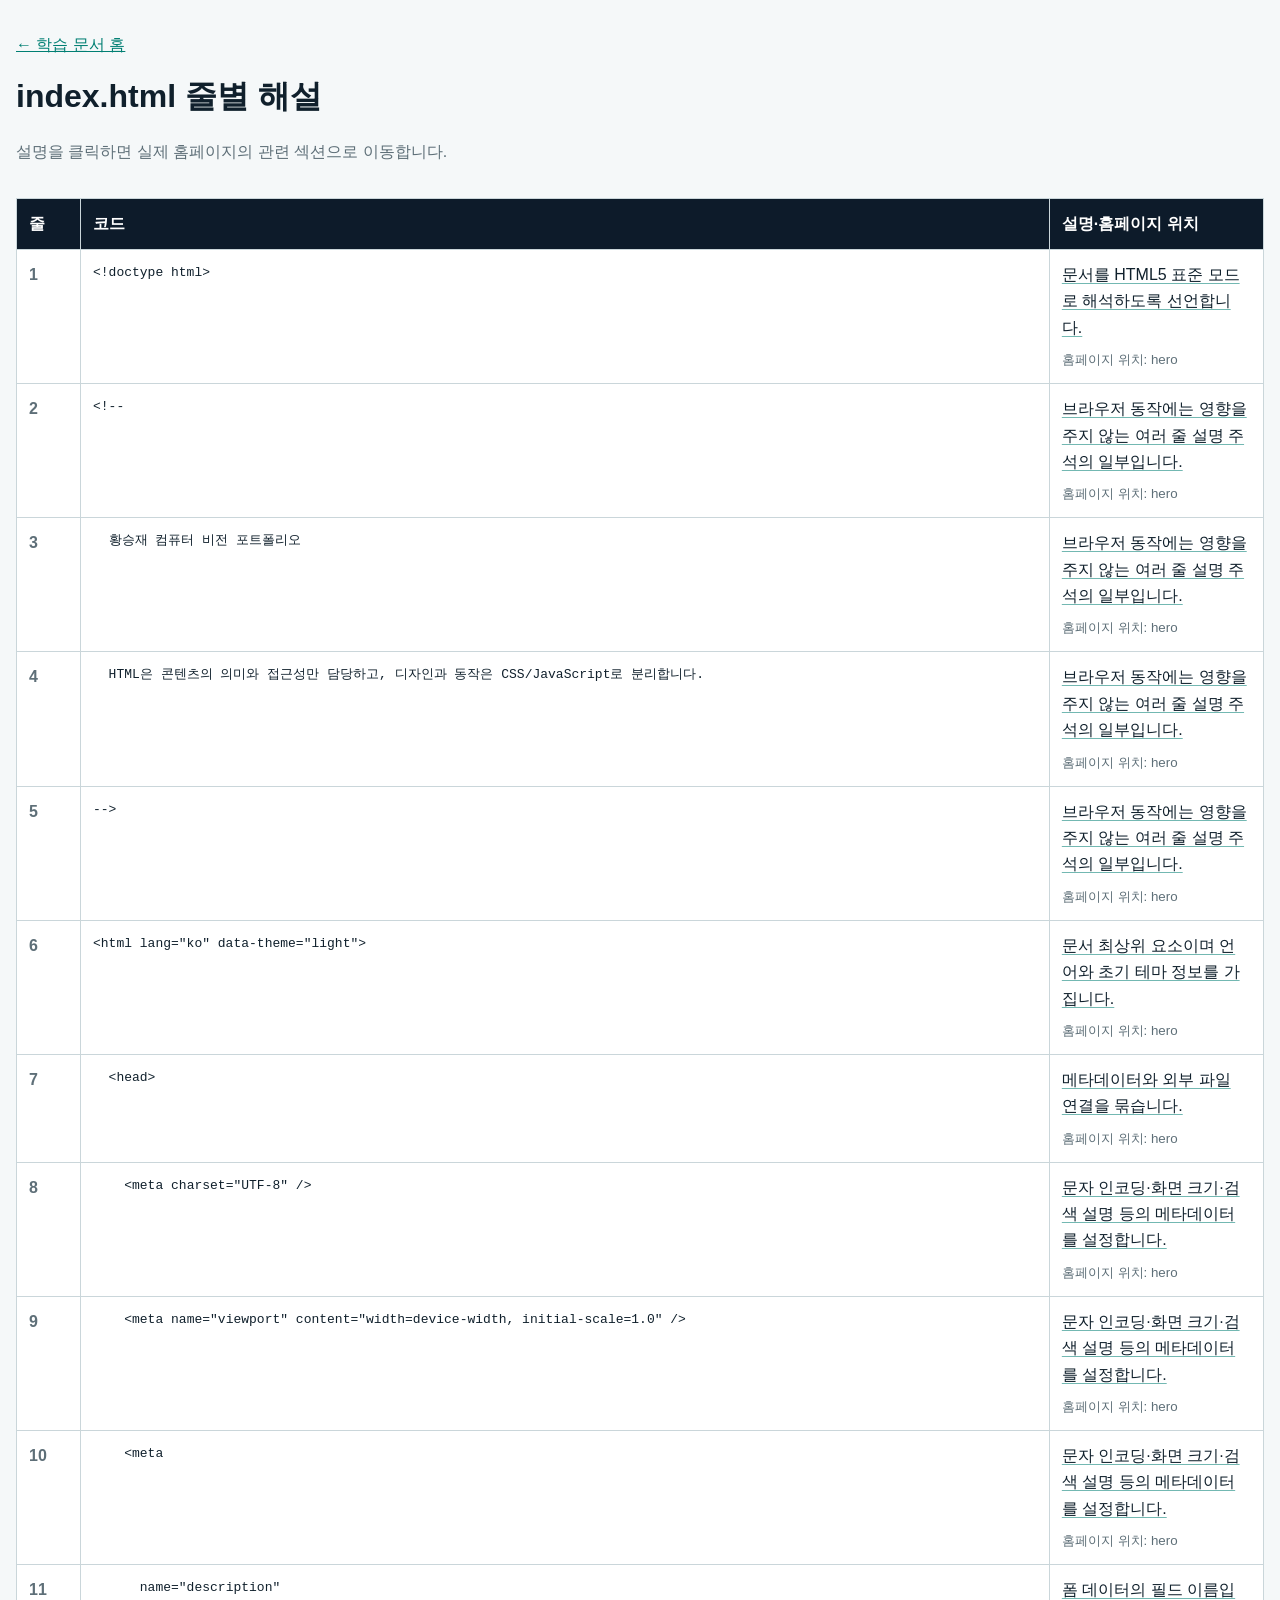
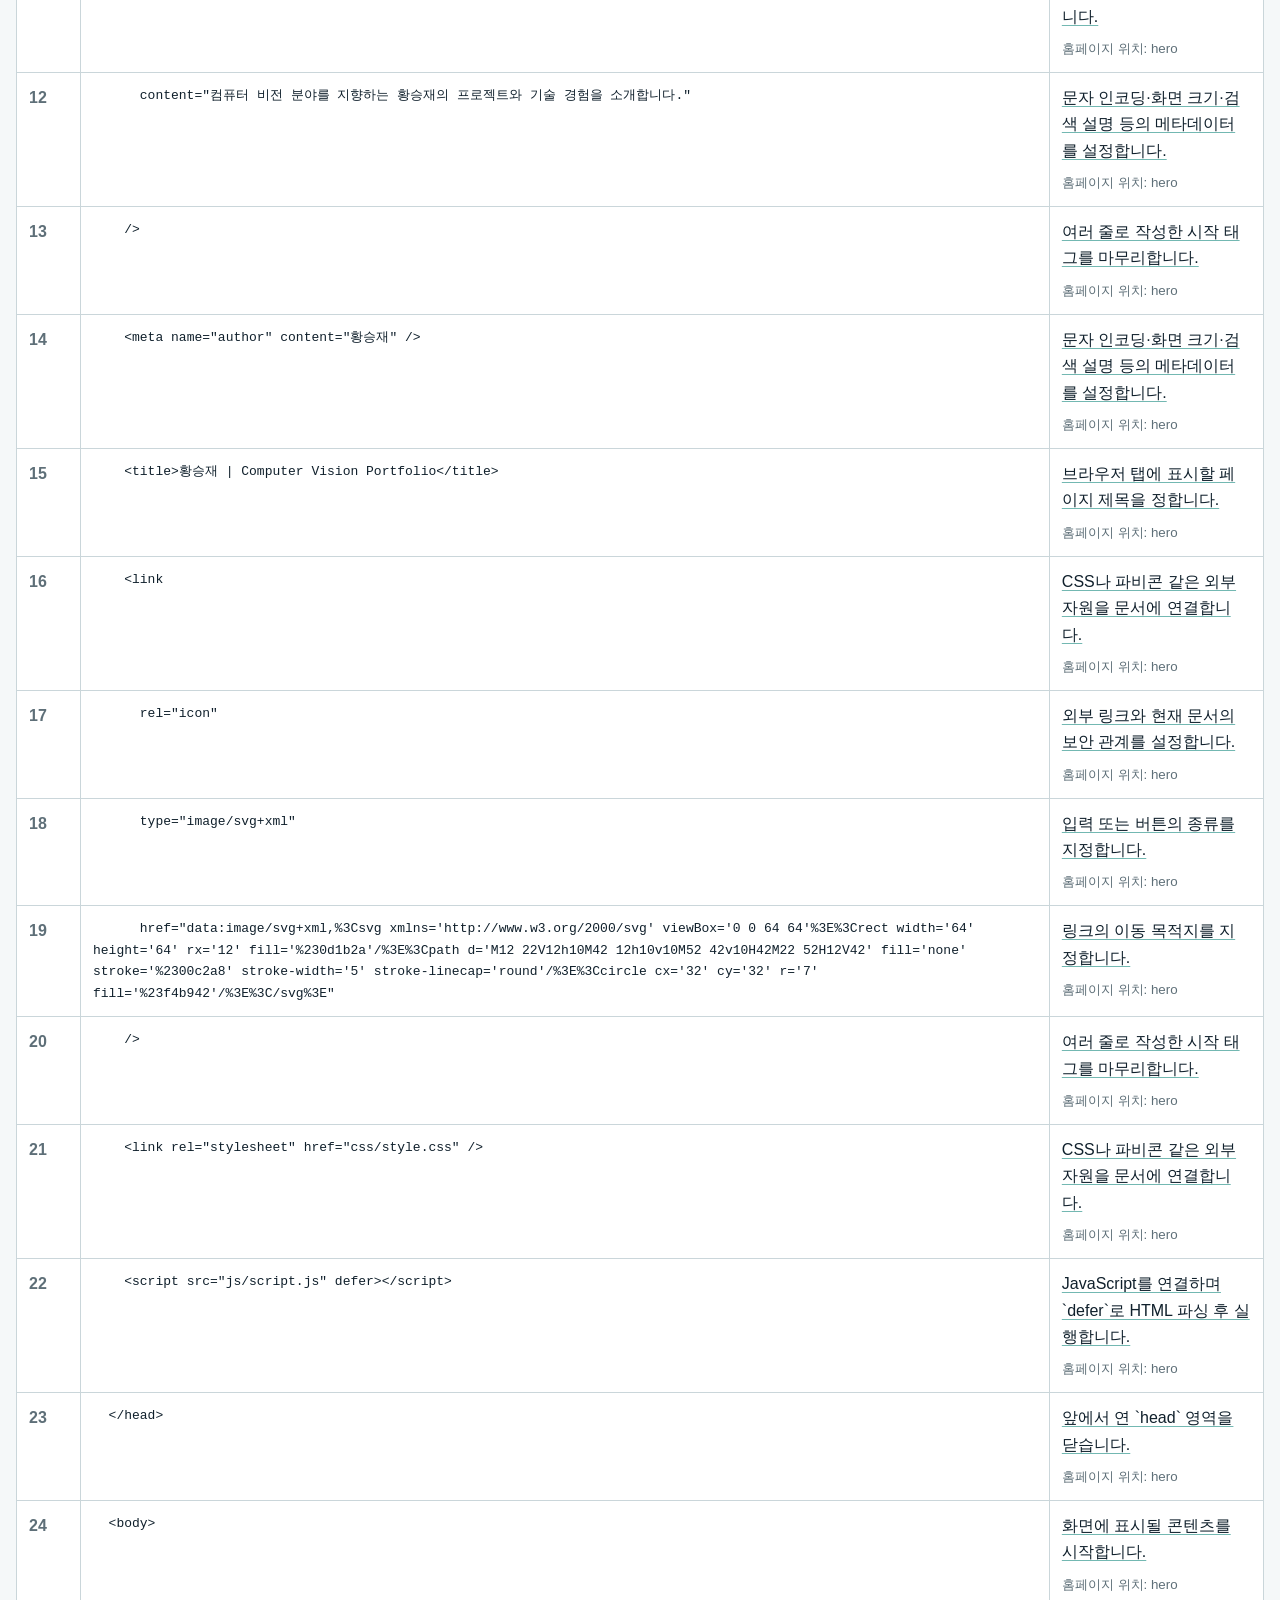
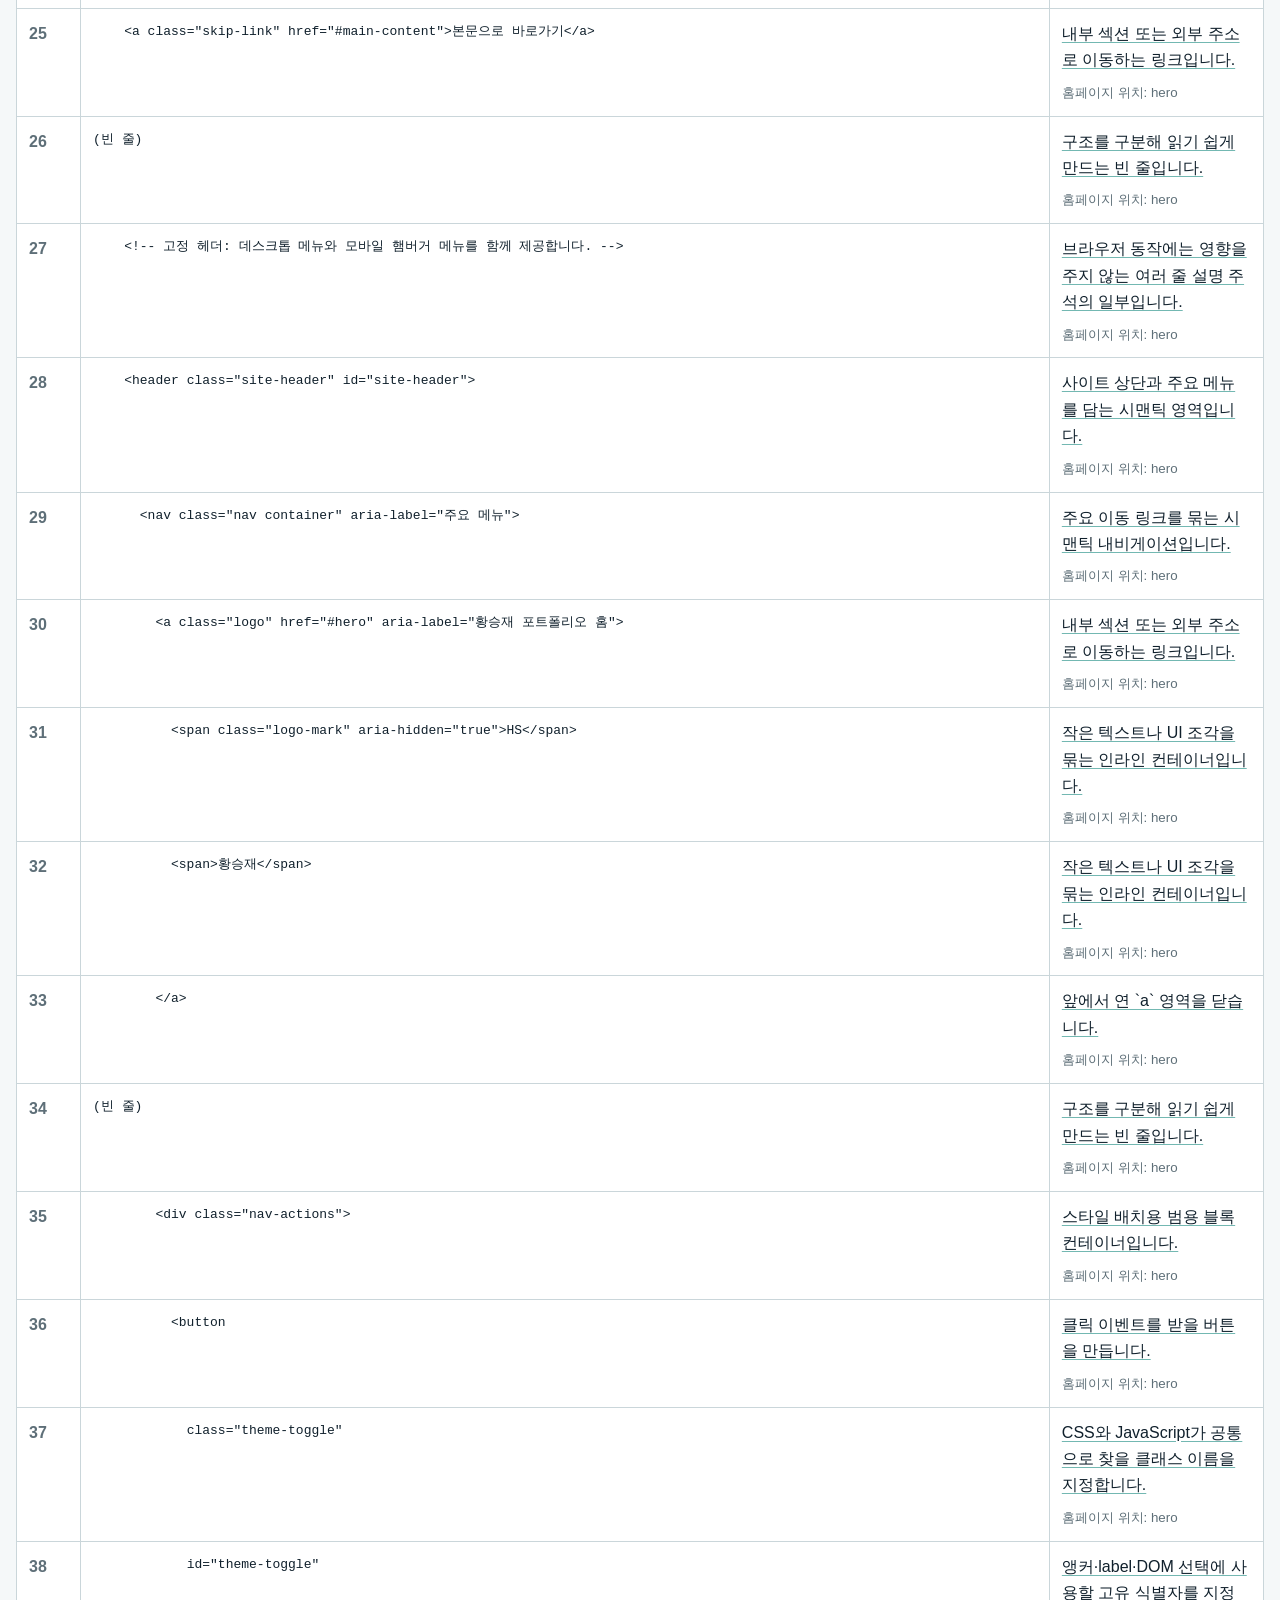
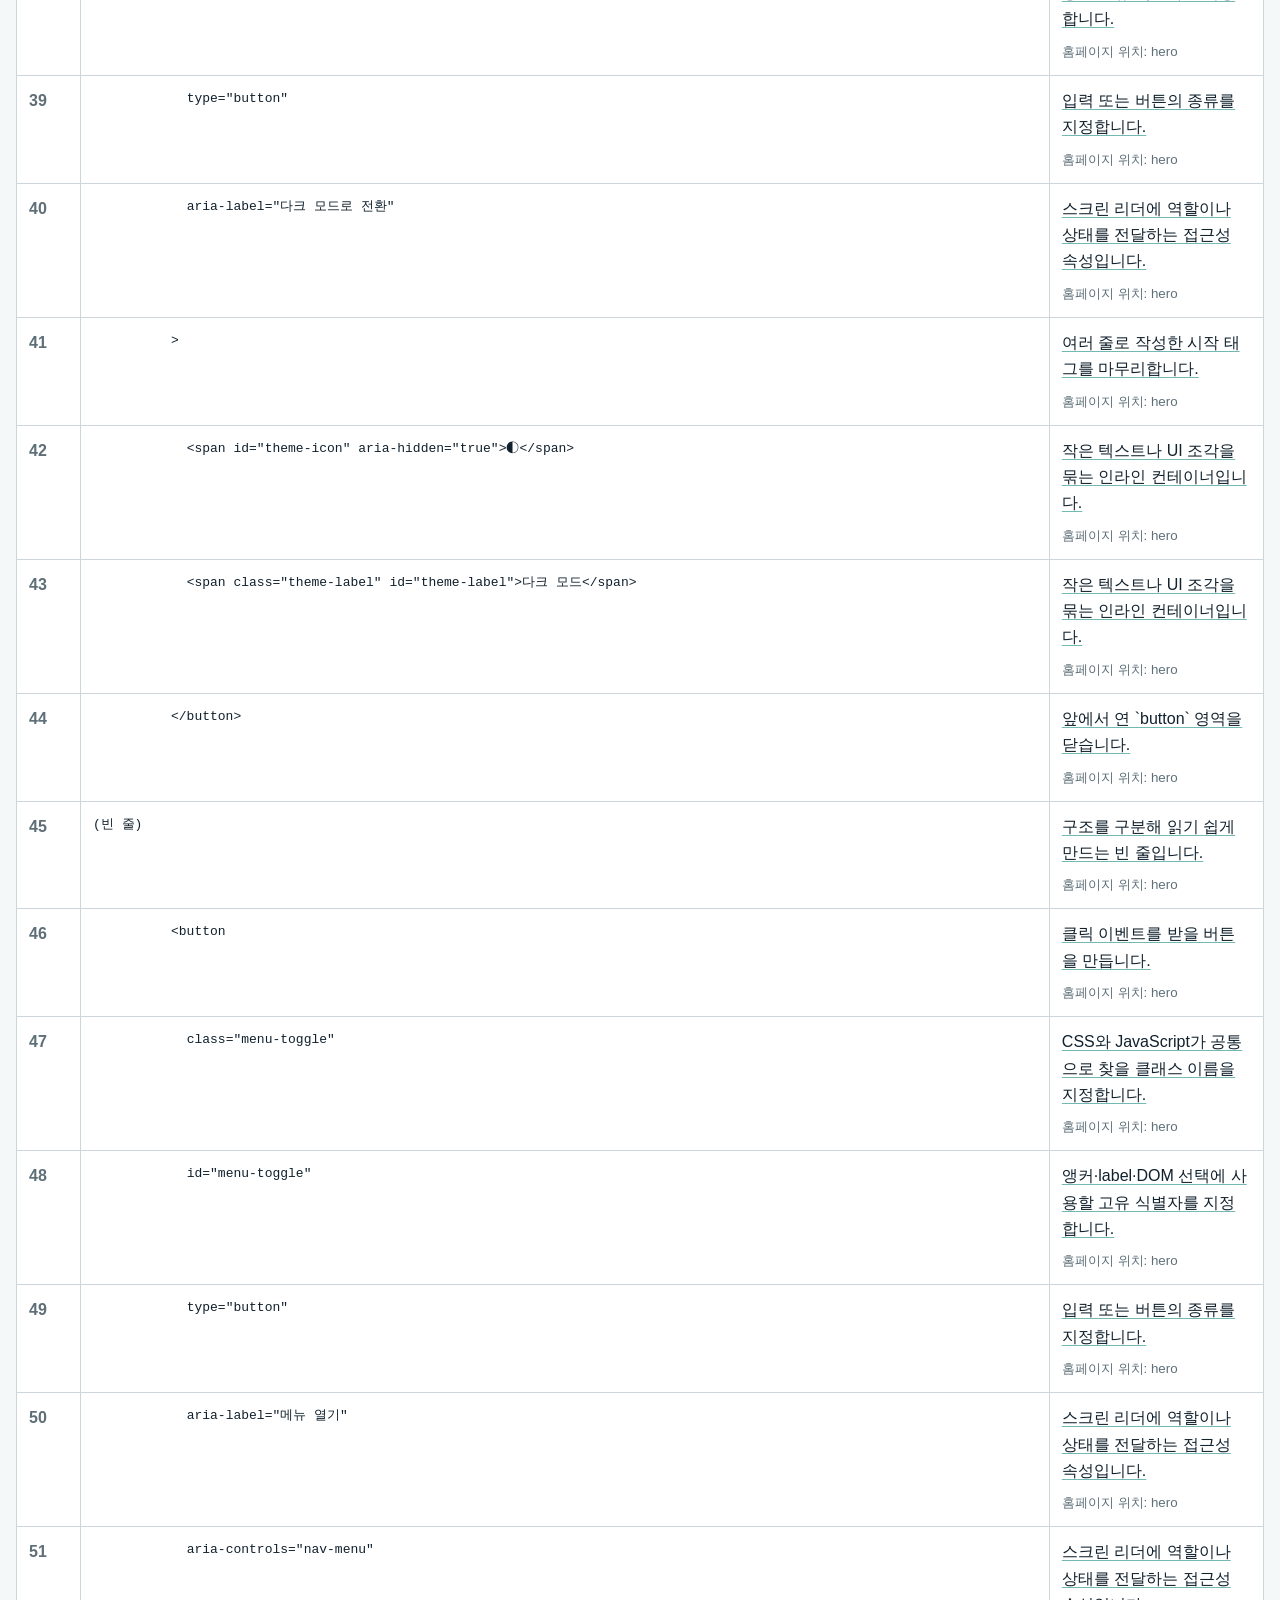
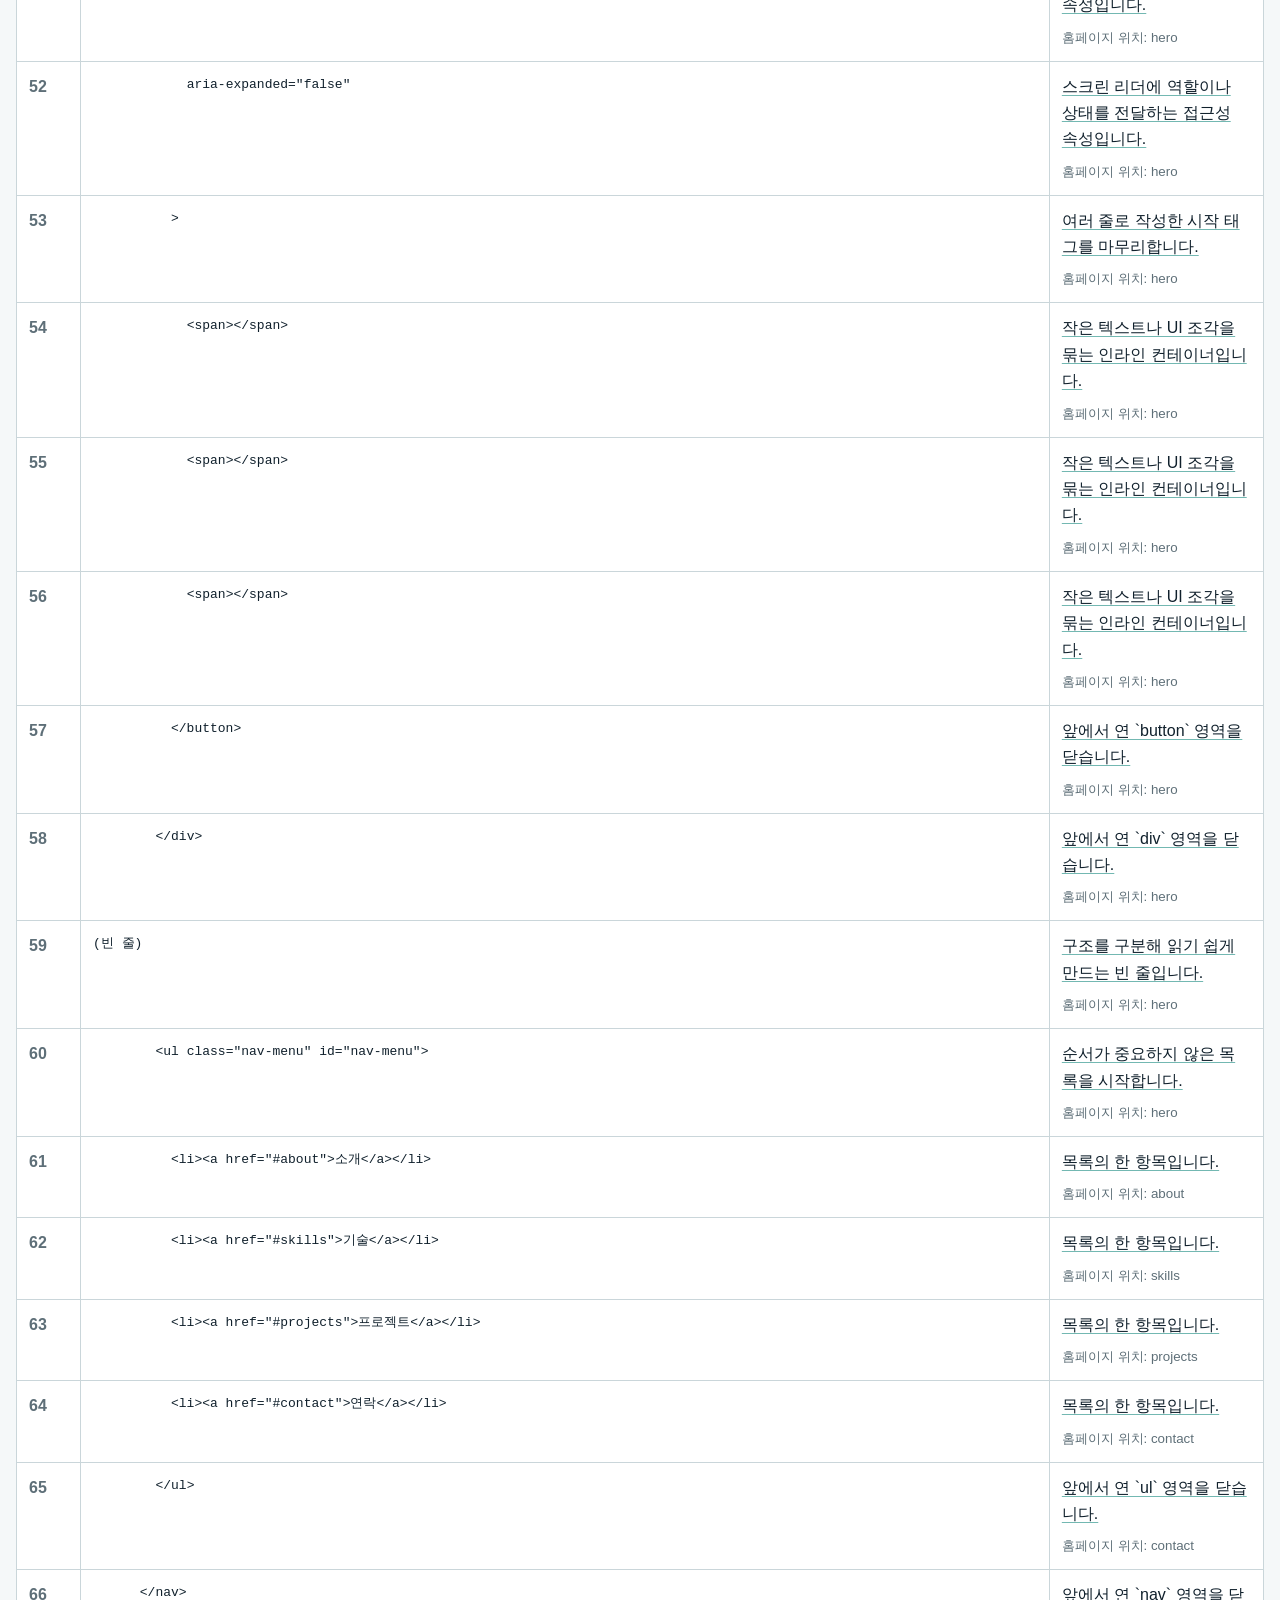
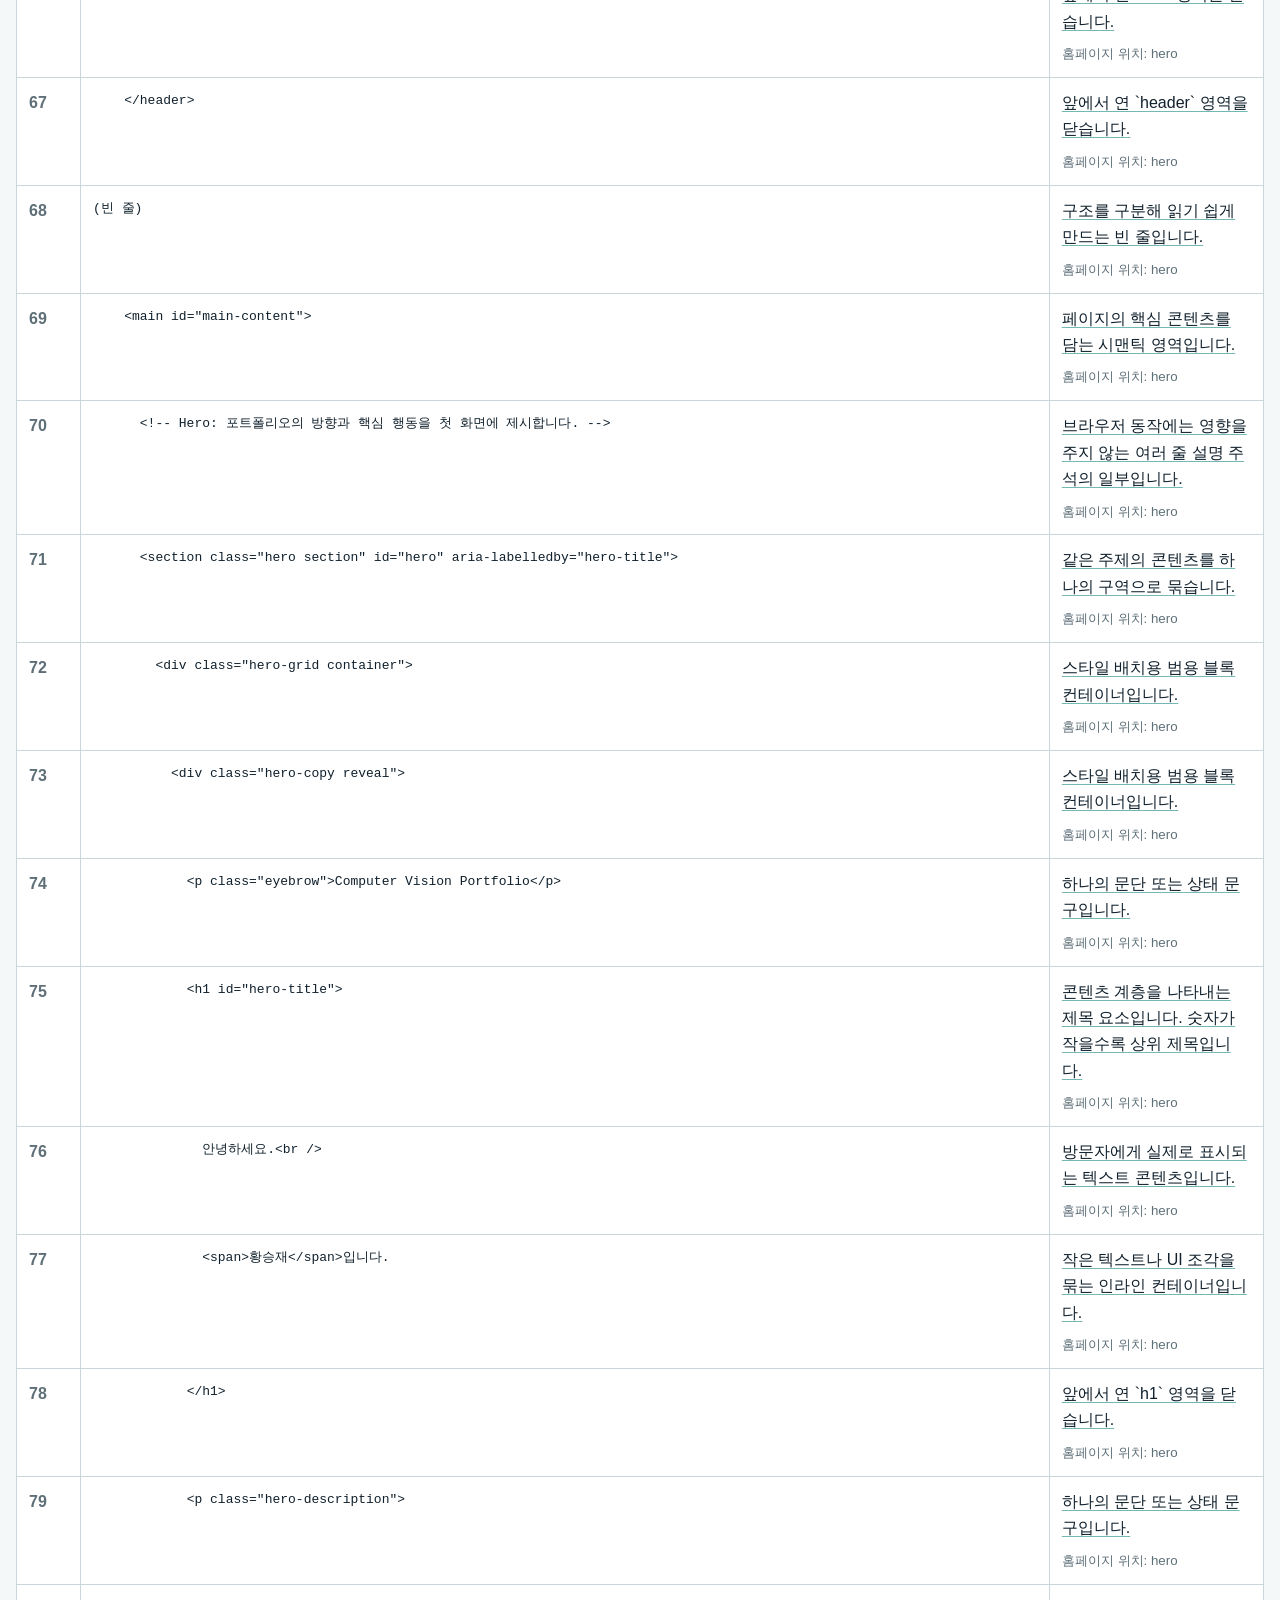
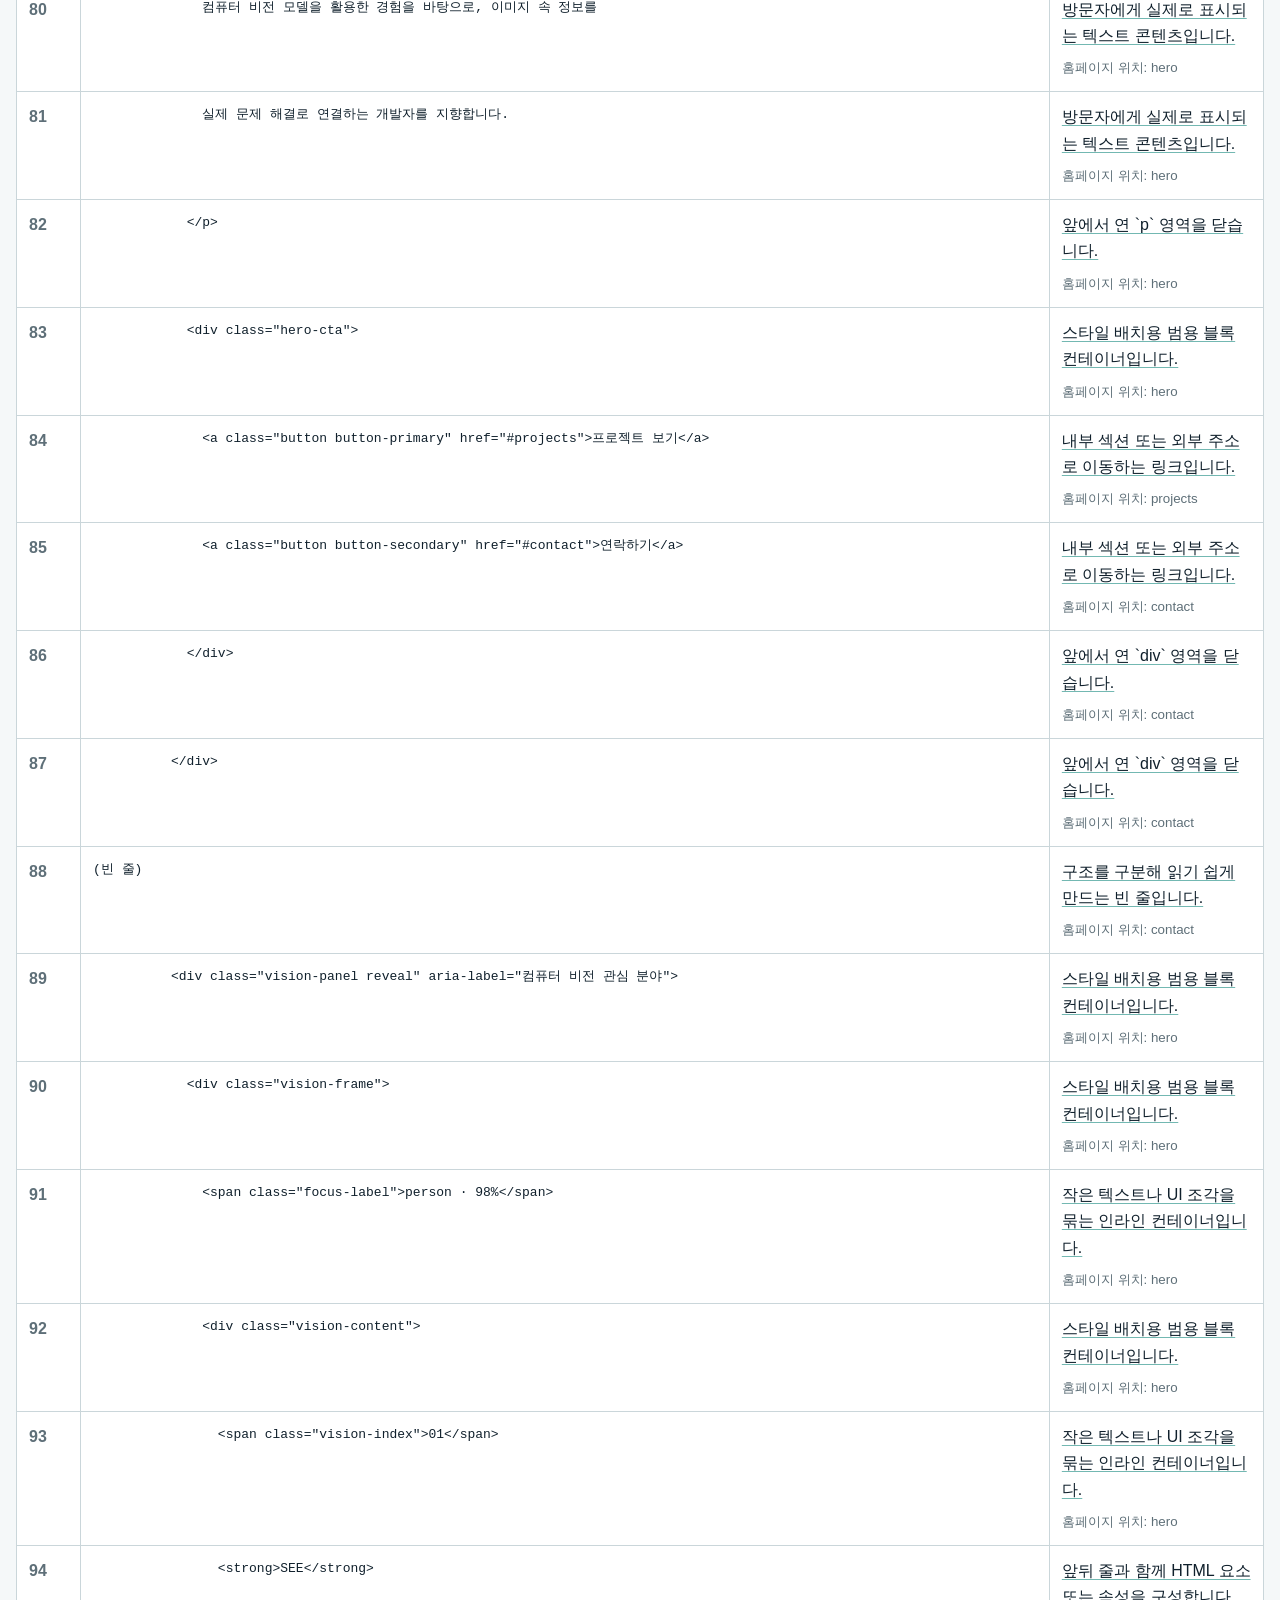
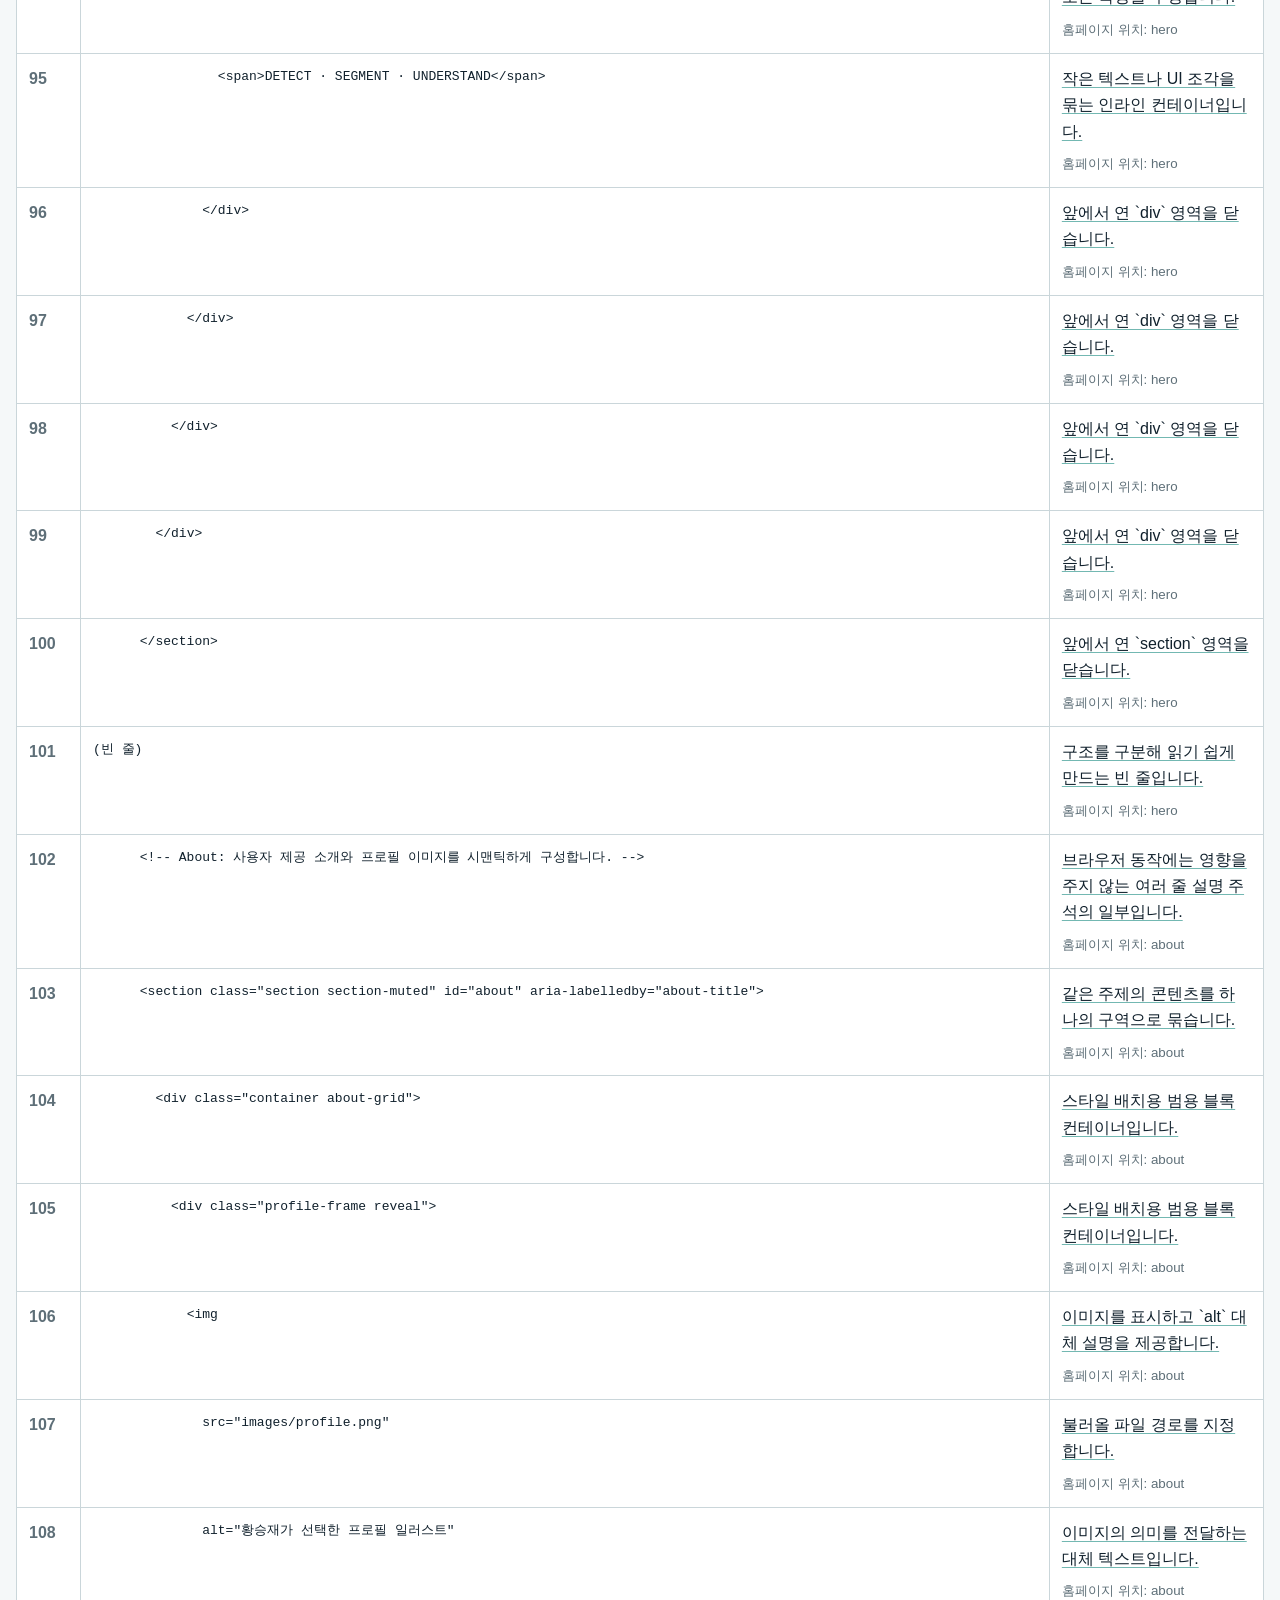
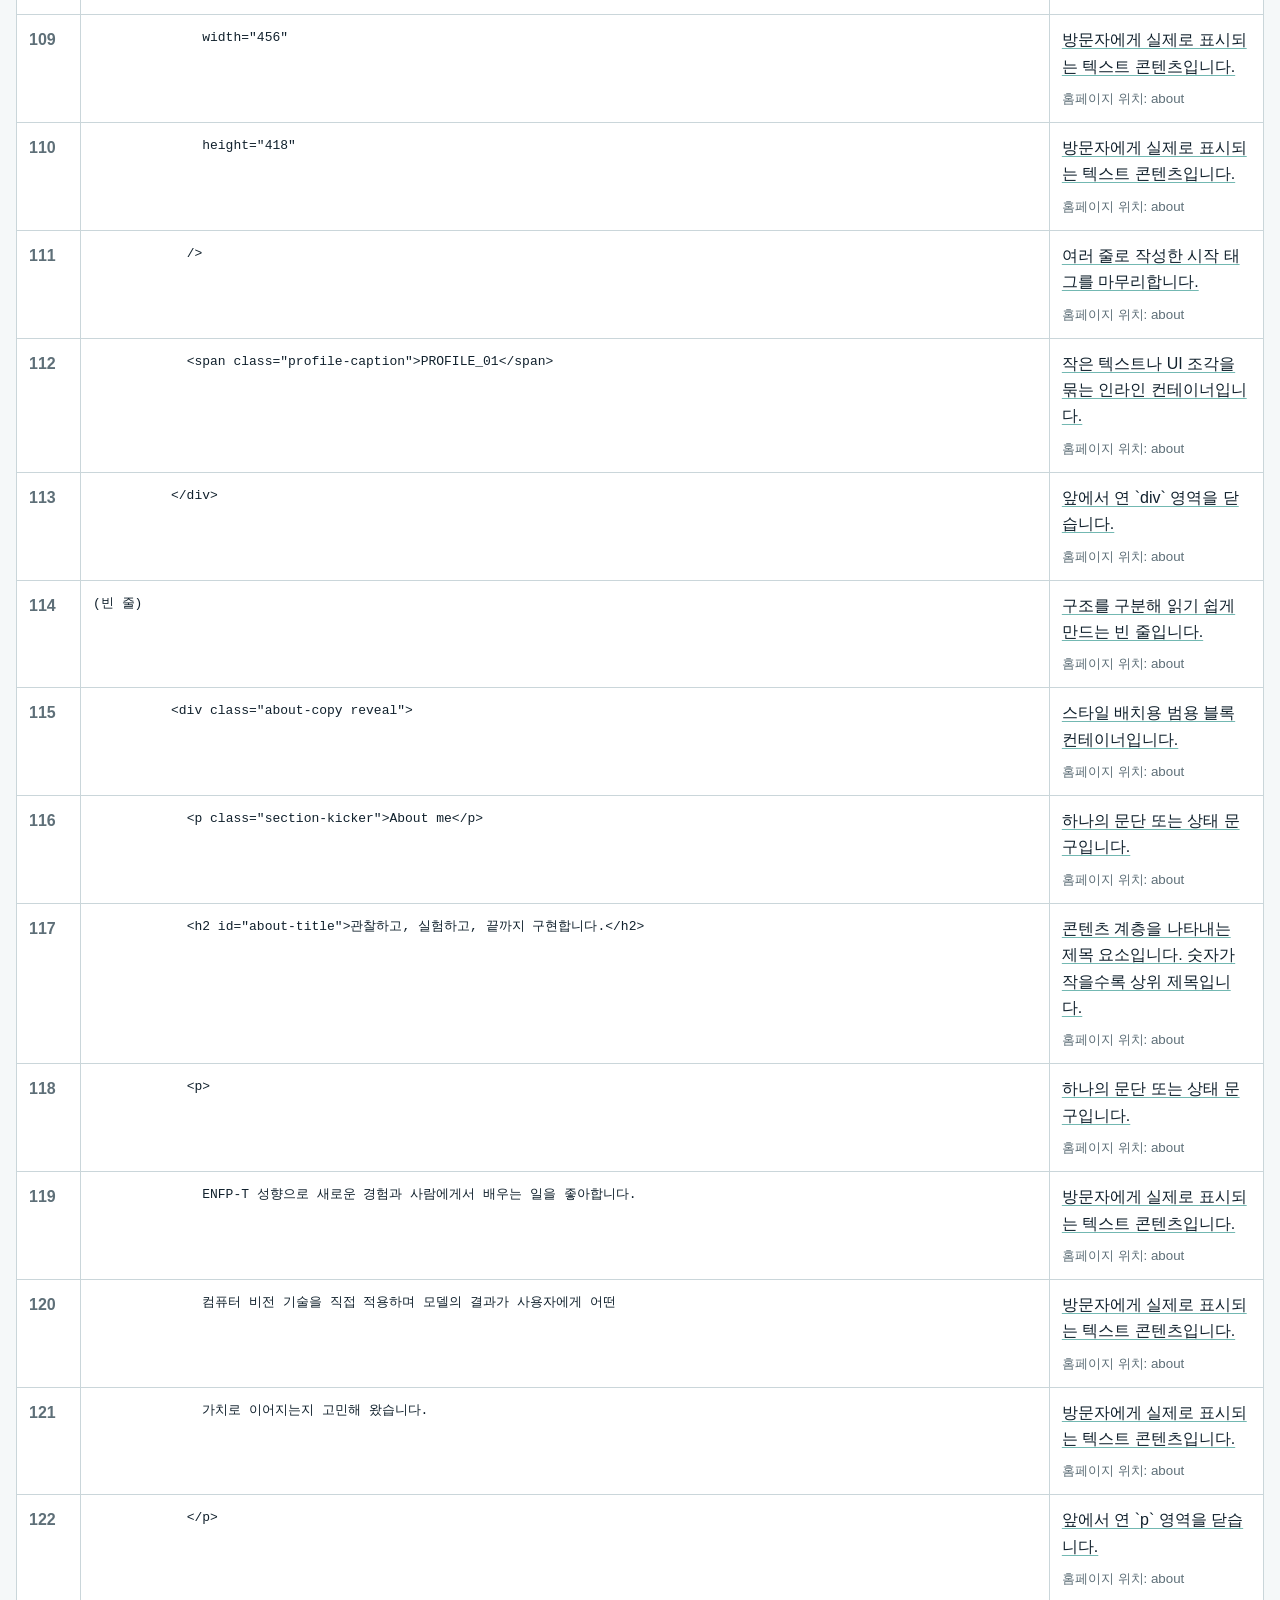
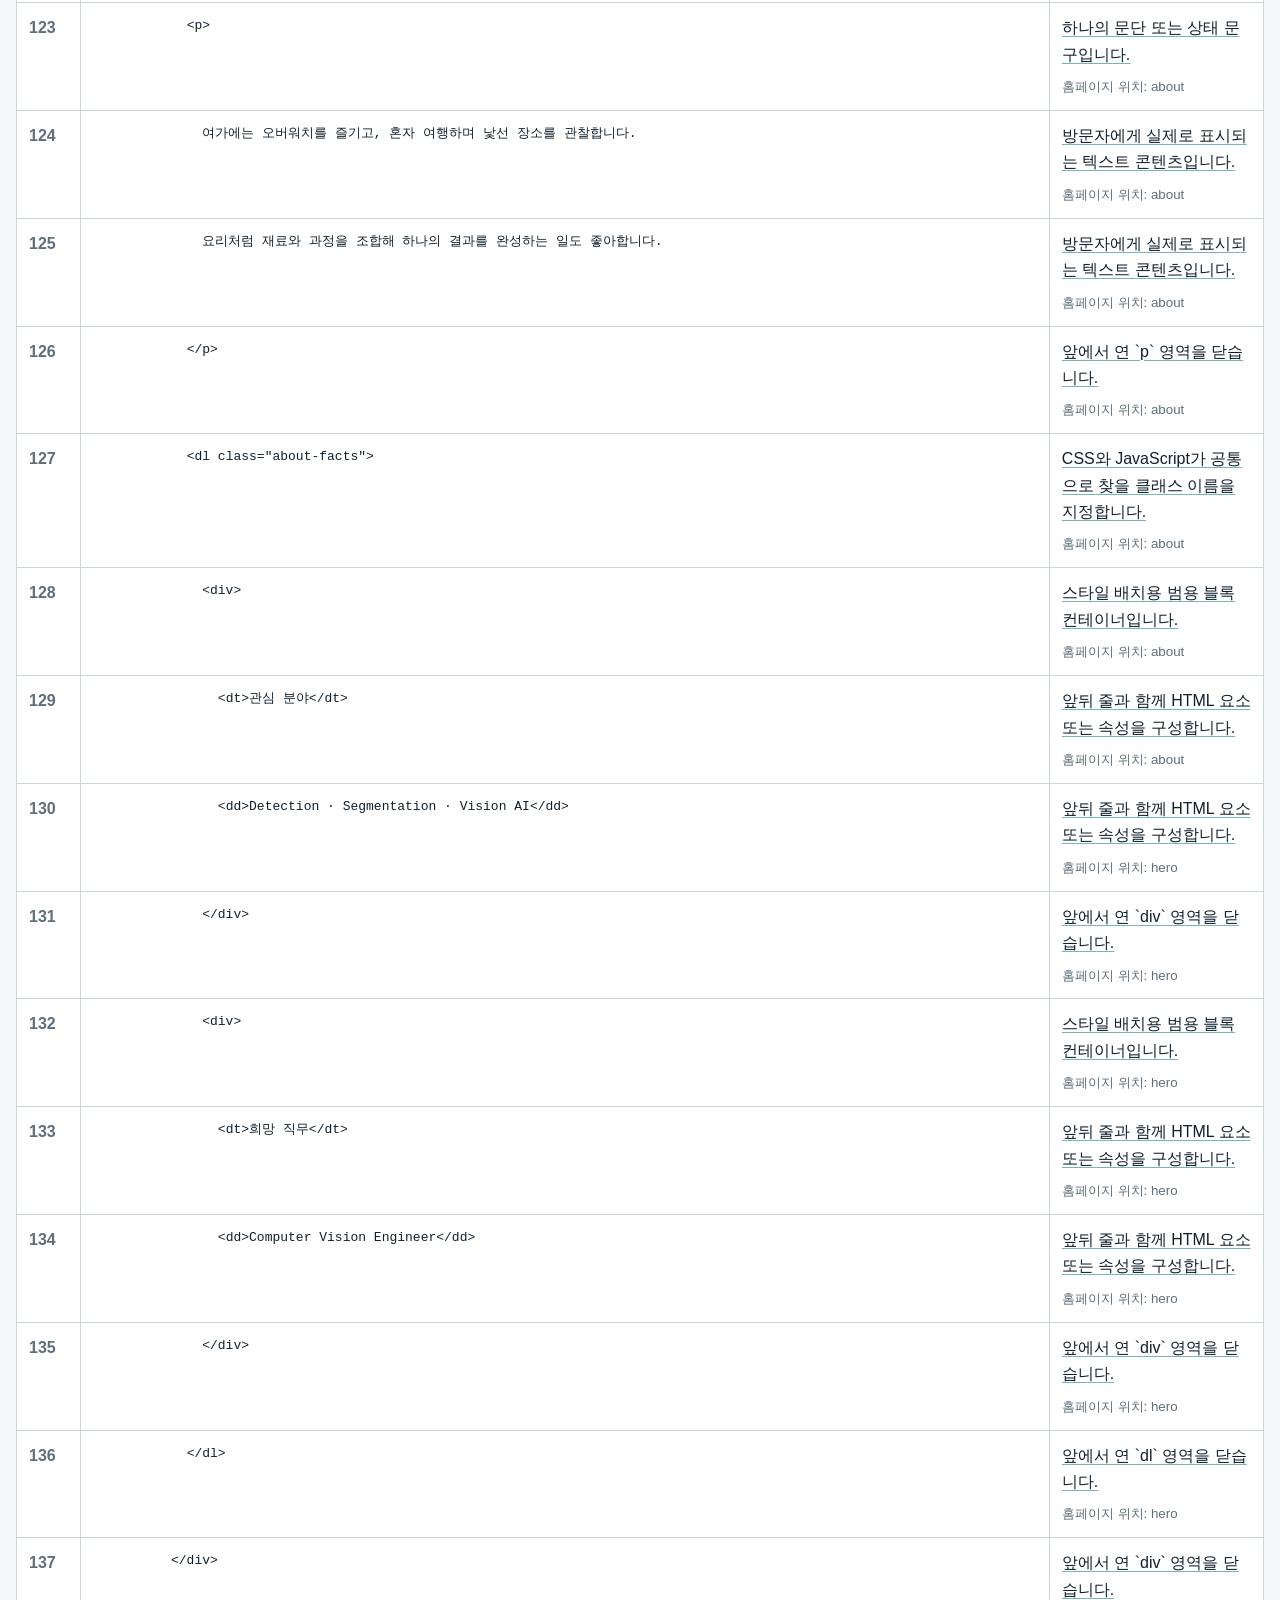
==== docs/annotated-index.html @ 6542ed5b "Add interactive code and CSS reference" ====
<!doctype html>
<html lang="ko"><head><meta charset="UTF-8"><meta name="viewport" content="width=device-width, initial-scale=1.0">
<title>index.html 줄별 해설</title><link rel="stylesheet" href="guide.css"></head>
<body><header class="guide-header"><a href="code-guide.html">← 학습 문서 홈</a><h1>index.html 줄별 해설</h1>
<p>설명을 클릭하면 실제 홈페이지의 관련 섹션으로 이동합니다.</p></header>
<main><div class="table-wrap"><table><thead><tr><th>줄</th><th>코드</th><th>설명·홈페이지 위치</th></tr></thead>
<tbody><tr id="L1"><th>1</th><td><code>&lt;!doctype html&gt;</code></td><td><a href="../index.html#hero" title="홈페이지의 hero 섹션에서 보기">문서를 HTML5 표준 모드로 해석하도록 선언합니다.</a><small>홈페이지 위치: hero</small></td></tr><tr id="L2"><th>2</th><td><code>&lt;!--</code></td><td><a href="../index.html#hero" title="홈페이지의 hero 섹션에서 보기">브라우저 동작에는 영향을 주지 않는 여러 줄 설명 주석의 일부입니다.</a><small>홈페이지 위치: hero</small></td></tr><tr id="L3"><th>3</th><td><code>  황승재 컴퓨터 비전 포트폴리오</code></td><td><a href="../index.html#hero" title="홈페이지의 hero 섹션에서 보기">브라우저 동작에는 영향을 주지 않는 여러 줄 설명 주석의 일부입니다.</a><small>홈페이지 위치: hero</small></td></tr><tr id="L4"><th>4</th><td><code>  HTML은 콘텐츠의 의미와 접근성만 담당하고, 디자인과 동작은 CSS/JavaScript로 분리합니다.</code></td><td><a href="../index.html#hero" title="홈페이지의 hero 섹션에서 보기">브라우저 동작에는 영향을 주지 않는 여러 줄 설명 주석의 일부입니다.</a><small>홈페이지 위치: hero</small></td></tr><tr id="L5"><th>5</th><td><code>--&gt;</code></td><td><a href="../index.html#hero" title="홈페이지의 hero 섹션에서 보기">브라우저 동작에는 영향을 주지 않는 여러 줄 설명 주석의 일부입니다.</a><small>홈페이지 위치: hero</small></td></tr><tr id="L6"><th>6</th><td><code>&lt;html lang=&quot;ko&quot; data-theme=&quot;light&quot;&gt;</code></td><td><a href="../index.html#hero" title="홈페이지의 hero 섹션에서 보기">문서 최상위 요소이며 언어와 초기 테마 정보를 가집니다.</a><small>홈페이지 위치: hero</small></td></tr><tr id="L7"><th>7</th><td><code>  &lt;head&gt;</code></td><td><a href="../index.html#hero" title="홈페이지의 hero 섹션에서 보기">메타데이터와 외부 파일 연결을 묶습니다.</a><small>홈페이지 위치: hero</small></td></tr><tr id="L8"><th>8</th><td><code>    &lt;meta charset=&quot;UTF-8&quot; /&gt;</code></td><td><a href="../index.html#hero" title="홈페이지의 hero 섹션에서 보기">문자 인코딩·화면 크기·검색 설명 등의 메타데이터를 설정합니다.</a><small>홈페이지 위치: hero</small></td></tr><tr id="L9"><th>9</th><td><code>    &lt;meta name=&quot;viewport&quot; content=&quot;width=device-width, initial-scale=1.0&quot; /&gt;</code></td><td><a href="../index.html#hero" title="홈페이지의 hero 섹션에서 보기">문자 인코딩·화면 크기·검색 설명 등의 메타데이터를 설정합니다.</a><small>홈페이지 위치: hero</small></td></tr><tr id="L10"><th>10</th><td><code>    &lt;meta</code></td><td><a href="../index.html#hero" title="홈페이지의 hero 섹션에서 보기">문자 인코딩·화면 크기·검색 설명 등의 메타데이터를 설정합니다.</a><small>홈페이지 위치: hero</small></td></tr><tr id="L11"><th>11</th><td><code>      name=&quot;description&quot;</code></td><td><a href="../index.html#hero" title="홈페이지의 hero 섹션에서 보기">폼 데이터의 필드 이름입니다.</a><small>홈페이지 위치: hero</small></td></tr><tr id="L12"><th>12</th><td><code>      content=&quot;컴퓨터 비전 분야를 지향하는 황승재의 프로젝트와 기술 경험을 소개합니다.&quot;</code></td><td><a href="../index.html#hero" title="홈페이지의 hero 섹션에서 보기">문자 인코딩·화면 크기·검색 설명 등의 메타데이터를 설정합니다.</a><small>홈페이지 위치: hero</small></td></tr><tr id="L13"><th>13</th><td><code>    /&gt;</code></td><td><a href="../index.html#hero" title="홈페이지의 hero 섹션에서 보기">여러 줄로 작성한 시작 태그를 마무리합니다.</a><small>홈페이지 위치: hero</small></td></tr><tr id="L14"><th>14</th><td><code>    &lt;meta name=&quot;author&quot; content=&quot;황승재&quot; /&gt;</code></td><td><a href="../index.html#hero" title="홈페이지의 hero 섹션에서 보기">문자 인코딩·화면 크기·검색 설명 등의 메타데이터를 설정합니다.</a><small>홈페이지 위치: hero</small></td></tr><tr id="L15"><th>15</th><td><code>    &lt;title&gt;황승재 | Computer Vision Portfolio&lt;/title&gt;</code></td><td><a href="../index.html#hero" title="홈페이지의 hero 섹션에서 보기">브라우저 탭에 표시할 페이지 제목을 정합니다.</a><small>홈페이지 위치: hero</small></td></tr><tr id="L16"><th>16</th><td><code>    &lt;link</code></td><td><a href="../index.html#hero" title="홈페이지의 hero 섹션에서 보기">CSS나 파비콘 같은 외부 자원을 문서에 연결합니다.</a><small>홈페이지 위치: hero</small></td></tr><tr id="L17"><th>17</th><td><code>      rel=&quot;icon&quot;</code></td><td><a href="../index.html#hero" title="홈페이지의 hero 섹션에서 보기">외부 링크와 현재 문서의 보안 관계를 설정합니다.</a><small>홈페이지 위치: hero</small></td></tr><tr id="L18"><th>18</th><td><code>      type=&quot;image/svg+xml&quot;</code></td><td><a href="../index.html#hero" title="홈페이지의 hero 섹션에서 보기">입력 또는 버튼의 종류를 지정합니다.</a><small>홈페이지 위치: hero</small></td></tr><tr id="L19"><th>19</th><td><code>      href=&quot;data:image/svg+xml,%3Csvg xmlns=&#x27;http://www.w3.org/2000/svg&#x27; viewBox=&#x27;0 0 64 64&#x27;%3E%3Crect width=&#x27;64&#x27; height=&#x27;64&#x27; rx=&#x27;12&#x27; fill=&#x27;%230d1b2a&#x27;/%3E%3Cpath d=&#x27;M12 22V12h10M42 12h10v10M52 42v10H42M22 52H12V42&#x27; fill=&#x27;none&#x27; stroke=&#x27;%2300c2a8&#x27; stroke-width=&#x27;5&#x27; stroke-linecap=&#x27;round&#x27;/%3E%3Ccircle cx=&#x27;32&#x27; cy=&#x27;32&#x27; r=&#x27;7&#x27; fill=&#x27;%23f4b942&#x27;/%3E%3C/svg%3E&quot;</code></td><td><a href="../index.html#hero" title="홈페이지의 hero 섹션에서 보기">링크의 이동 목적지를 지정합니다.</a><small>홈페이지 위치: hero</small></td></tr><tr id="L20"><th>20</th><td><code>    /&gt;</code></td><td><a href="../index.html#hero" title="홈페이지의 hero 섹션에서 보기">여러 줄로 작성한 시작 태그를 마무리합니다.</a><small>홈페이지 위치: hero</small></td></tr><tr id="L21"><th>21</th><td><code>    &lt;link rel=&quot;stylesheet&quot; href=&quot;css/style.css&quot; /&gt;</code></td><td><a href="../index.html#hero" title="홈페이지의 hero 섹션에서 보기">CSS나 파비콘 같은 외부 자원을 문서에 연결합니다.</a><small>홈페이지 위치: hero</small></td></tr><tr id="L22"><th>22</th><td><code>    &lt;script src=&quot;js/script.js&quot; defer&gt;&lt;/script&gt;</code></td><td><a href="../index.html#hero" title="홈페이지의 hero 섹션에서 보기">JavaScript를 연결하며 `defer`로 HTML 파싱 후 실행합니다.</a><small>홈페이지 위치: hero</small></td></tr><tr id="L23"><th>23</th><td><code>  &lt;/head&gt;</code></td><td><a href="../index.html#hero" title="홈페이지의 hero 섹션에서 보기">앞에서 연 `head` 영역을 닫습니다.</a><small>홈페이지 위치: hero</small></td></tr><tr id="L24"><th>24</th><td><code>  &lt;body&gt;</code></td><td><a href="../index.html#hero" title="홈페이지의 hero 섹션에서 보기">화면에 표시될 콘텐츠를 시작합니다.</a><small>홈페이지 위치: hero</small></td></tr><tr id="L25"><th>25</th><td><code>    &lt;a class=&quot;skip-link&quot; href=&quot;#main-content&quot;&gt;본문으로 바로가기&lt;/a&gt;</code></td><td><a href="../index.html#hero" title="홈페이지의 hero 섹션에서 보기">내부 섹션 또는 외부 주소로 이동하는 링크입니다.</a><small>홈페이지 위치: hero</small></td></tr><tr id="L26"><th>26</th><td><code>(빈 줄)</code></td><td><a href="../index.html#hero" title="홈페이지의 hero 섹션에서 보기">구조를 구분해 읽기 쉽게 만드는 빈 줄입니다.</a><small>홈페이지 위치: hero</small></td></tr><tr id="L27"><th>27</th><td><code>    &lt;!-- 고정 헤더: 데스크톱 메뉴와 모바일 햄버거 메뉴를 함께 제공합니다. --&gt;</code></td><td><a href="../index.html#hero" title="홈페이지의 hero 섹션에서 보기">브라우저 동작에는 영향을 주지 않는 여러 줄 설명 주석의 일부입니다.</a><small>홈페이지 위치: hero</small></td></tr><tr id="L28"><th>28</th><td><code>    &lt;header class=&quot;site-header&quot; id=&quot;site-header&quot;&gt;</code></td><td><a href="../index.html#hero" title="홈페이지의 hero 섹션에서 보기">사이트 상단과 주요 메뉴를 담는 시맨틱 영역입니다.</a><small>홈페이지 위치: hero</small></td></tr><tr id="L29"><th>29</th><td><code>      &lt;nav class=&quot;nav container&quot; aria-label=&quot;주요 메뉴&quot;&gt;</code></td><td><a href="../index.html#hero" title="홈페이지의 hero 섹션에서 보기">주요 이동 링크를 묶는 시맨틱 내비게이션입니다.</a><small>홈페이지 위치: hero</small></td></tr><tr id="L30"><th>30</th><td><code>        &lt;a class=&quot;logo&quot; href=&quot;#hero&quot; aria-label=&quot;황승재 포트폴리오 홈&quot;&gt;</code></td><td><a href="../index.html#hero" title="홈페이지의 hero 섹션에서 보기">내부 섹션 또는 외부 주소로 이동하는 링크입니다.</a><small>홈페이지 위치: hero</small></td></tr><tr id="L31"><th>31</th><td><code>          &lt;span class=&quot;logo-mark&quot; aria-hidden=&quot;true&quot;&gt;HS&lt;/span&gt;</code></td><td><a href="../index.html#hero" title="홈페이지의 hero 섹션에서 보기">작은 텍스트나 UI 조각을 묶는 인라인 컨테이너입니다.</a><small>홈페이지 위치: hero</small></td></tr><tr id="L32"><th>32</th><td><code>          &lt;span&gt;황승재&lt;/span&gt;</code></td><td><a href="../index.html#hero" title="홈페이지의 hero 섹션에서 보기">작은 텍스트나 UI 조각을 묶는 인라인 컨테이너입니다.</a><small>홈페이지 위치: hero</small></td></tr><tr id="L33"><th>33</th><td><code>        &lt;/a&gt;</code></td><td><a href="../index.html#hero" title="홈페이지의 hero 섹션에서 보기">앞에서 연 `a` 영역을 닫습니다.</a><small>홈페이지 위치: hero</small></td></tr><tr id="L34"><th>34</th><td><code>(빈 줄)</code></td><td><a href="../index.html#hero" title="홈페이지의 hero 섹션에서 보기">구조를 구분해 읽기 쉽게 만드는 빈 줄입니다.</a><small>홈페이지 위치: hero</small></td></tr><tr id="L35"><th>35</th><td><code>        &lt;div class=&quot;nav-actions&quot;&gt;</code></td><td><a href="../index.html#hero" title="홈페이지의 hero 섹션에서 보기">스타일 배치용 범용 블록 컨테이너입니다.</a><small>홈페이지 위치: hero</small></td></tr><tr id="L36"><th>36</th><td><code>          &lt;button</code></td><td><a href="../index.html#hero" title="홈페이지의 hero 섹션에서 보기">클릭 이벤트를 받을 버튼을 만듭니다.</a><small>홈페이지 위치: hero</small></td></tr><tr id="L37"><th>37</th><td><code>            class=&quot;theme-toggle&quot;</code></td><td><a href="../index.html#hero" title="홈페이지의 hero 섹션에서 보기">CSS와 JavaScript가 공통으로 찾을 클래스 이름을 지정합니다.</a><small>홈페이지 위치: hero</small></td></tr><tr id="L38"><th>38</th><td><code>            id=&quot;theme-toggle&quot;</code></td><td><a href="../index.html#hero" title="홈페이지의 hero 섹션에서 보기">앵커·label·DOM 선택에 사용할 고유 식별자를 지정합니다.</a><small>홈페이지 위치: hero</small></td></tr><tr id="L39"><th>39</th><td><code>            type=&quot;button&quot;</code></td><td><a href="../index.html#hero" title="홈페이지의 hero 섹션에서 보기">입력 또는 버튼의 종류를 지정합니다.</a><small>홈페이지 위치: hero</small></td></tr><tr id="L40"><th>40</th><td><code>            aria-label=&quot;다크 모드로 전환&quot;</code></td><td><a href="../index.html#hero" title="홈페이지의 hero 섹션에서 보기">스크린 리더에 역할이나 상태를 전달하는 접근성 속성입니다.</a><small>홈페이지 위치: hero</small></td></tr><tr id="L41"><th>41</th><td><code>          &gt;</code></td><td><a href="../index.html#hero" title="홈페이지의 hero 섹션에서 보기">여러 줄로 작성한 시작 태그를 마무리합니다.</a><small>홈페이지 위치: hero</small></td></tr><tr id="L42"><th>42</th><td><code>            &lt;span id=&quot;theme-icon&quot; aria-hidden=&quot;true&quot;&gt;◐&lt;/span&gt;</code></td><td><a href="../index.html#hero" title="홈페이지의 hero 섹션에서 보기">작은 텍스트나 UI 조각을 묶는 인라인 컨테이너입니다.</a><small>홈페이지 위치: hero</small></td></tr><tr id="L43"><th>43</th><td><code>            &lt;span class=&quot;theme-label&quot; id=&quot;theme-label&quot;&gt;다크 모드&lt;/span&gt;</code></td><td><a href="../index.html#hero" title="홈페이지의 hero 섹션에서 보기">작은 텍스트나 UI 조각을 묶는 인라인 컨테이너입니다.</a><small>홈페이지 위치: hero</small></td></tr><tr id="L44"><th>44</th><td><code>          &lt;/button&gt;</code></td><td><a href="../index.html#hero" title="홈페이지의 hero 섹션에서 보기">앞에서 연 `button` 영역을 닫습니다.</a><small>홈페이지 위치: hero</small></td></tr><tr id="L45"><th>45</th><td><code>(빈 줄)</code></td><td><a href="../index.html#hero" title="홈페이지의 hero 섹션에서 보기">구조를 구분해 읽기 쉽게 만드는 빈 줄입니다.</a><small>홈페이지 위치: hero</small></td></tr><tr id="L46"><th>46</th><td><code>          &lt;button</code></td><td><a href="../index.html#hero" title="홈페이지의 hero 섹션에서 보기">클릭 이벤트를 받을 버튼을 만듭니다.</a><small>홈페이지 위치: hero</small></td></tr><tr id="L47"><th>47</th><td><code>            class=&quot;menu-toggle&quot;</code></td><td><a href="../index.html#hero" title="홈페이지의 hero 섹션에서 보기">CSS와 JavaScript가 공통으로 찾을 클래스 이름을 지정합니다.</a><small>홈페이지 위치: hero</small></td></tr><tr id="L48"><th>48</th><td><code>            id=&quot;menu-toggle&quot;</code></td><td><a href="../index.html#hero" title="홈페이지의 hero 섹션에서 보기">앵커·label·DOM 선택에 사용할 고유 식별자를 지정합니다.</a><small>홈페이지 위치: hero</small></td></tr><tr id="L49"><th>49</th><td><code>            type=&quot;button&quot;</code></td><td><a href="../index.html#hero" title="홈페이지의 hero 섹션에서 보기">입력 또는 버튼의 종류를 지정합니다.</a><small>홈페이지 위치: hero</small></td></tr><tr id="L50"><th>50</th><td><code>            aria-label=&quot;메뉴 열기&quot;</code></td><td><a href="../index.html#hero" title="홈페이지의 hero 섹션에서 보기">스크린 리더에 역할이나 상태를 전달하는 접근성 속성입니다.</a><small>홈페이지 위치: hero</small></td></tr><tr id="L51"><th>51</th><td><code>            aria-controls=&quot;nav-menu&quot;</code></td><td><a href="../index.html#hero" title="홈페이지의 hero 섹션에서 보기">스크린 리더에 역할이나 상태를 전달하는 접근성 속성입니다.</a><small>홈페이지 위치: hero</small></td></tr><tr id="L52"><th>52</th><td><code>            aria-expanded=&quot;false&quot;</code></td><td><a href="../index.html#hero" title="홈페이지의 hero 섹션에서 보기">스크린 리더에 역할이나 상태를 전달하는 접근성 속성입니다.</a><small>홈페이지 위치: hero</small></td></tr><tr id="L53"><th>53</th><td><code>          &gt;</code></td><td><a href="../index.html#hero" title="홈페이지의 hero 섹션에서 보기">여러 줄로 작성한 시작 태그를 마무리합니다.</a><small>홈페이지 위치: hero</small></td></tr><tr id="L54"><th>54</th><td><code>            &lt;span&gt;&lt;/span&gt;</code></td><td><a href="../index.html#hero" title="홈페이지의 hero 섹션에서 보기">작은 텍스트나 UI 조각을 묶는 인라인 컨테이너입니다.</a><small>홈페이지 위치: hero</small></td></tr><tr id="L55"><th>55</th><td><code>            &lt;span&gt;&lt;/span&gt;</code></td><td><a href="../index.html#hero" title="홈페이지의 hero 섹션에서 보기">작은 텍스트나 UI 조각을 묶는 인라인 컨테이너입니다.</a><small>홈페이지 위치: hero</small></td></tr><tr id="L56"><th>56</th><td><code>            &lt;span&gt;&lt;/span&gt;</code></td><td><a href="../index.html#hero" title="홈페이지의 hero 섹션에서 보기">작은 텍스트나 UI 조각을 묶는 인라인 컨테이너입니다.</a><small>홈페이지 위치: hero</small></td></tr><tr id="L57"><th>57</th><td><code>          &lt;/button&gt;</code></td><td><a href="../index.html#hero" title="홈페이지의 hero 섹션에서 보기">앞에서 연 `button` 영역을 닫습니다.</a><small>홈페이지 위치: hero</small></td></tr><tr id="L58"><th>58</th><td><code>        &lt;/div&gt;</code></td><td><a href="../index.html#hero" title="홈페이지의 hero 섹션에서 보기">앞에서 연 `div` 영역을 닫습니다.</a><small>홈페이지 위치: hero</small></td></tr><tr id="L59"><th>59</th><td><code>(빈 줄)</code></td><td><a href="../index.html#hero" title="홈페이지의 hero 섹션에서 보기">구조를 구분해 읽기 쉽게 만드는 빈 줄입니다.</a><small>홈페이지 위치: hero</small></td></tr><tr id="L60"><th>60</th><td><code>        &lt;ul class=&quot;nav-menu&quot; id=&quot;nav-menu&quot;&gt;</code></td><td><a href="../index.html#hero" title="홈페이지의 hero 섹션에서 보기">순서가 중요하지 않은 목록을 시작합니다.</a><small>홈페이지 위치: hero</small></td></tr><tr id="L61"><th>61</th><td><code>          &lt;li&gt;&lt;a href=&quot;#about&quot;&gt;소개&lt;/a&gt;&lt;/li&gt;</code></td><td><a href="../index.html#about" title="홈페이지의 about 섹션에서 보기">목록의 한 항목입니다.</a><small>홈페이지 위치: about</small></td></tr><tr id="L62"><th>62</th><td><code>          &lt;li&gt;&lt;a href=&quot;#skills&quot;&gt;기술&lt;/a&gt;&lt;/li&gt;</code></td><td><a href="../index.html#skills" title="홈페이지의 skills 섹션에서 보기">목록의 한 항목입니다.</a><small>홈페이지 위치: skills</small></td></tr><tr id="L63"><th>63</th><td><code>          &lt;li&gt;&lt;a href=&quot;#projects&quot;&gt;프로젝트&lt;/a&gt;&lt;/li&gt;</code></td><td><a href="../index.html#projects" title="홈페이지의 projects 섹션에서 보기">목록의 한 항목입니다.</a><small>홈페이지 위치: projects</small></td></tr><tr id="L64"><th>64</th><td><code>          &lt;li&gt;&lt;a href=&quot;#contact&quot;&gt;연락&lt;/a&gt;&lt;/li&gt;</code></td><td><a href="../index.html#contact" title="홈페이지의 contact 섹션에서 보기">목록의 한 항목입니다.</a><small>홈페이지 위치: contact</small></td></tr><tr id="L65"><th>65</th><td><code>        &lt;/ul&gt;</code></td><td><a href="../index.html#contact" title="홈페이지의 contact 섹션에서 보기">앞에서 연 `ul` 영역을 닫습니다.</a><small>홈페이지 위치: contact</small></td></tr><tr id="L66"><th>66</th><td><code>      &lt;/nav&gt;</code></td><td><a href="../index.html#hero" title="홈페이지의 hero 섹션에서 보기">앞에서 연 `nav` 영역을 닫습니다.</a><small>홈페이지 위치: hero</small></td></tr><tr id="L67"><th>67</th><td><code>    &lt;/header&gt;</code></td><td><a href="../index.html#hero" title="홈페이지의 hero 섹션에서 보기">앞에서 연 `header` 영역을 닫습니다.</a><small>홈페이지 위치: hero</small></td></tr><tr id="L68"><th>68</th><td><code>(빈 줄)</code></td><td><a href="../index.html#hero" title="홈페이지의 hero 섹션에서 보기">구조를 구분해 읽기 쉽게 만드는 빈 줄입니다.</a><small>홈페이지 위치: hero</small></td></tr><tr id="L69"><th>69</th><td><code>    &lt;main id=&quot;main-content&quot;&gt;</code></td><td><a href="../index.html#hero" title="홈페이지의 hero 섹션에서 보기">페이지의 핵심 콘텐츠를 담는 시맨틱 영역입니다.</a><small>홈페이지 위치: hero</small></td></tr><tr id="L70"><th>70</th><td><code>      &lt;!-- Hero: 포트폴리오의 방향과 핵심 행동을 첫 화면에 제시합니다. --&gt;</code></td><td><a href="../index.html#hero" title="홈페이지의 hero 섹션에서 보기">브라우저 동작에는 영향을 주지 않는 여러 줄 설명 주석의 일부입니다.</a><small>홈페이지 위치: hero</small></td></tr><tr id="L71"><th>71</th><td><code>      &lt;section class=&quot;hero section&quot; id=&quot;hero&quot; aria-labelledby=&quot;hero-title&quot;&gt;</code></td><td><a href="../index.html#hero" title="홈페이지의 hero 섹션에서 보기">같은 주제의 콘텐츠를 하나의 구역으로 묶습니다.</a><small>홈페이지 위치: hero</small></td></tr><tr id="L72"><th>72</th><td><code>        &lt;div class=&quot;hero-grid container&quot;&gt;</code></td><td><a href="../index.html#hero" title="홈페이지의 hero 섹션에서 보기">스타일 배치용 범용 블록 컨테이너입니다.</a><small>홈페이지 위치: hero</small></td></tr><tr id="L73"><th>73</th><td><code>          &lt;div class=&quot;hero-copy reveal&quot;&gt;</code></td><td><a href="../index.html#hero" title="홈페이지의 hero 섹션에서 보기">스타일 배치용 범용 블록 컨테이너입니다.</a><small>홈페이지 위치: hero</small></td></tr><tr id="L74"><th>74</th><td><code>            &lt;p class=&quot;eyebrow&quot;&gt;Computer Vision Portfolio&lt;/p&gt;</code></td><td><a href="../index.html#hero" title="홈페이지의 hero 섹션에서 보기">하나의 문단 또는 상태 문구입니다.</a><small>홈페이지 위치: hero</small></td></tr><tr id="L75"><th>75</th><td><code>            &lt;h1 id=&quot;hero-title&quot;&gt;</code></td><td><a href="../index.html#hero" title="홈페이지의 hero 섹션에서 보기">콘텐츠 계층을 나타내는 제목 요소입니다. 숫자가 작을수록 상위 제목입니다.</a><small>홈페이지 위치: hero</small></td></tr><tr id="L76"><th>76</th><td><code>              안녕하세요.&lt;br /&gt;</code></td><td><a href="../index.html#hero" title="홈페이지의 hero 섹션에서 보기">방문자에게 실제로 표시되는 텍스트 콘텐츠입니다.</a><small>홈페이지 위치: hero</small></td></tr><tr id="L77"><th>77</th><td><code>              &lt;span&gt;황승재&lt;/span&gt;입니다.</code></td><td><a href="../index.html#hero" title="홈페이지의 hero 섹션에서 보기">작은 텍스트나 UI 조각을 묶는 인라인 컨테이너입니다.</a><small>홈페이지 위치: hero</small></td></tr><tr id="L78"><th>78</th><td><code>            &lt;/h1&gt;</code></td><td><a href="../index.html#hero" title="홈페이지의 hero 섹션에서 보기">앞에서 연 `h1` 영역을 닫습니다.</a><small>홈페이지 위치: hero</small></td></tr><tr id="L79"><th>79</th><td><code>            &lt;p class=&quot;hero-description&quot;&gt;</code></td><td><a href="../index.html#hero" title="홈페이지의 hero 섹션에서 보기">하나의 문단 또는 상태 문구입니다.</a><small>홈페이지 위치: hero</small></td></tr><tr id="L80"><th>80</th><td><code>              컴퓨터 비전 모델을 활용한 경험을 바탕으로, 이미지 속 정보를</code></td><td><a href="../index.html#hero" title="홈페이지의 hero 섹션에서 보기">방문자에게 실제로 표시되는 텍스트 콘텐츠입니다.</a><small>홈페이지 위치: hero</small></td></tr><tr id="L81"><th>81</th><td><code>              실제 문제 해결로 연결하는 개발자를 지향합니다.</code></td><td><a href="../index.html#hero" title="홈페이지의 hero 섹션에서 보기">방문자에게 실제로 표시되는 텍스트 콘텐츠입니다.</a><small>홈페이지 위치: hero</small></td></tr><tr id="L82"><th>82</th><td><code>            &lt;/p&gt;</code></td><td><a href="../index.html#hero" title="홈페이지의 hero 섹션에서 보기">앞에서 연 `p` 영역을 닫습니다.</a><small>홈페이지 위치: hero</small></td></tr><tr id="L83"><th>83</th><td><code>            &lt;div class=&quot;hero-cta&quot;&gt;</code></td><td><a href="../index.html#hero" title="홈페이지의 hero 섹션에서 보기">스타일 배치용 범용 블록 컨테이너입니다.</a><small>홈페이지 위치: hero</small></td></tr><tr id="L84"><th>84</th><td><code>              &lt;a class=&quot;button button-primary&quot; href=&quot;#projects&quot;&gt;프로젝트 보기&lt;/a&gt;</code></td><td><a href="../index.html#projects" title="홈페이지의 projects 섹션에서 보기">내부 섹션 또는 외부 주소로 이동하는 링크입니다.</a><small>홈페이지 위치: projects</small></td></tr><tr id="L85"><th>85</th><td><code>              &lt;a class=&quot;button button-secondary&quot; href=&quot;#contact&quot;&gt;연락하기&lt;/a&gt;</code></td><td><a href="../index.html#contact" title="홈페이지의 contact 섹션에서 보기">내부 섹션 또는 외부 주소로 이동하는 링크입니다.</a><small>홈페이지 위치: contact</small></td></tr><tr id="L86"><th>86</th><td><code>            &lt;/div&gt;</code></td><td><a href="../index.html#contact" title="홈페이지의 contact 섹션에서 보기">앞에서 연 `div` 영역을 닫습니다.</a><small>홈페이지 위치: contact</small></td></tr><tr id="L87"><th>87</th><td><code>          &lt;/div&gt;</code></td><td><a href="../index.html#contact" title="홈페이지의 contact 섹션에서 보기">앞에서 연 `div` 영역을 닫습니다.</a><small>홈페이지 위치: contact</small></td></tr><tr id="L88"><th>88</th><td><code>(빈 줄)</code></td><td><a href="../index.html#contact" title="홈페이지의 contact 섹션에서 보기">구조를 구분해 읽기 쉽게 만드는 빈 줄입니다.</a><small>홈페이지 위치: contact</small></td></tr><tr id="L89"><th>89</th><td><code>          &lt;div class=&quot;vision-panel reveal&quot; aria-label=&quot;컴퓨터 비전 관심 분야&quot;&gt;</code></td><td><a href="../index.html#hero" title="홈페이지의 hero 섹션에서 보기">스타일 배치용 범용 블록 컨테이너입니다.</a><small>홈페이지 위치: hero</small></td></tr><tr id="L90"><th>90</th><td><code>            &lt;div class=&quot;vision-frame&quot;&gt;</code></td><td><a href="../index.html#hero" title="홈페이지의 hero 섹션에서 보기">스타일 배치용 범용 블록 컨테이너입니다.</a><small>홈페이지 위치: hero</small></td></tr><tr id="L91"><th>91</th><td><code>              &lt;span class=&quot;focus-label&quot;&gt;person · 98%&lt;/span&gt;</code></td><td><a href="../index.html#hero" title="홈페이지의 hero 섹션에서 보기">작은 텍스트나 UI 조각을 묶는 인라인 컨테이너입니다.</a><small>홈페이지 위치: hero</small></td></tr><tr id="L92"><th>92</th><td><code>              &lt;div class=&quot;vision-content&quot;&gt;</code></td><td><a href="../index.html#hero" title="홈페이지의 hero 섹션에서 보기">스타일 배치용 범용 블록 컨테이너입니다.</a><small>홈페이지 위치: hero</small></td></tr><tr id="L93"><th>93</th><td><code>                &lt;span class=&quot;vision-index&quot;&gt;01&lt;/span&gt;</code></td><td><a href="../index.html#hero" title="홈페이지의 hero 섹션에서 보기">작은 텍스트나 UI 조각을 묶는 인라인 컨테이너입니다.</a><small>홈페이지 위치: hero</small></td></tr><tr id="L94"><th>94</th><td><code>                &lt;strong&gt;SEE&lt;/strong&gt;</code></td><td><a href="../index.html#hero" title="홈페이지의 hero 섹션에서 보기">앞뒤 줄과 함께 HTML 요소 또는 속성을 구성합니다.</a><small>홈페이지 위치: hero</small></td></tr><tr id="L95"><th>95</th><td><code>                &lt;span&gt;DETECT · SEGMENT · UNDERSTAND&lt;/span&gt;</code></td><td><a href="../index.html#hero" title="홈페이지의 hero 섹션에서 보기">작은 텍스트나 UI 조각을 묶는 인라인 컨테이너입니다.</a><small>홈페이지 위치: hero</small></td></tr><tr id="L96"><th>96</th><td><code>              &lt;/div&gt;</code></td><td><a href="../index.html#hero" title="홈페이지의 hero 섹션에서 보기">앞에서 연 `div` 영역을 닫습니다.</a><small>홈페이지 위치: hero</small></td></tr><tr id="L97"><th>97</th><td><code>            &lt;/div&gt;</code></td><td><a href="../index.html#hero" title="홈페이지의 hero 섹션에서 보기">앞에서 연 `div` 영역을 닫습니다.</a><small>홈페이지 위치: hero</small></td></tr><tr id="L98"><th>98</th><td><code>          &lt;/div&gt;</code></td><td><a href="../index.html#hero" title="홈페이지의 hero 섹션에서 보기">앞에서 연 `div` 영역을 닫습니다.</a><small>홈페이지 위치: hero</small></td></tr><tr id="L99"><th>99</th><td><code>        &lt;/div&gt;</code></td><td><a href="../index.html#hero" title="홈페이지의 hero 섹션에서 보기">앞에서 연 `div` 영역을 닫습니다.</a><small>홈페이지 위치: hero</small></td></tr><tr id="L100"><th>100</th><td><code>      &lt;/section&gt;</code></td><td><a href="../index.html#hero" title="홈페이지의 hero 섹션에서 보기">앞에서 연 `section` 영역을 닫습니다.</a><small>홈페이지 위치: hero</small></td></tr><tr id="L101"><th>101</th><td><code>(빈 줄)</code></td><td><a href="../index.html#hero" title="홈페이지의 hero 섹션에서 보기">구조를 구분해 읽기 쉽게 만드는 빈 줄입니다.</a><small>홈페이지 위치: hero</small></td></tr><tr id="L102"><th>102</th><td><code>      &lt;!-- About: 사용자 제공 소개와 프로필 이미지를 시맨틱하게 구성합니다. --&gt;</code></td><td><a href="../index.html#about" title="홈페이지의 about 섹션에서 보기">브라우저 동작에는 영향을 주지 않는 여러 줄 설명 주석의 일부입니다.</a><small>홈페이지 위치: about</small></td></tr><tr id="L103"><th>103</th><td><code>      &lt;section class=&quot;section section-muted&quot; id=&quot;about&quot; aria-labelledby=&quot;about-title&quot;&gt;</code></td><td><a href="../index.html#about" title="홈페이지의 about 섹션에서 보기">같은 주제의 콘텐츠를 하나의 구역으로 묶습니다.</a><small>홈페이지 위치: about</small></td></tr><tr id="L104"><th>104</th><td><code>        &lt;div class=&quot;container about-grid&quot;&gt;</code></td><td><a href="../index.html#about" title="홈페이지의 about 섹션에서 보기">스타일 배치용 범용 블록 컨테이너입니다.</a><small>홈페이지 위치: about</small></td></tr><tr id="L105"><th>105</th><td><code>          &lt;div class=&quot;profile-frame reveal&quot;&gt;</code></td><td><a href="../index.html#about" title="홈페이지의 about 섹션에서 보기">스타일 배치용 범용 블록 컨테이너입니다.</a><small>홈페이지 위치: about</small></td></tr><tr id="L106"><th>106</th><td><code>            &lt;img</code></td><td><a href="../index.html#about" title="홈페이지의 about 섹션에서 보기">이미지를 표시하고 `alt` 대체 설명을 제공합니다.</a><small>홈페이지 위치: about</small></td></tr><tr id="L107"><th>107</th><td><code>              src=&quot;images/profile.png&quot;</code></td><td><a href="../index.html#about" title="홈페이지의 about 섹션에서 보기">불러올 파일 경로를 지정합니다.</a><small>홈페이지 위치: about</small></td></tr><tr id="L108"><th>108</th><td><code>              alt=&quot;황승재가 선택한 프로필 일러스트&quot;</code></td><td><a href="../index.html#about" title="홈페이지의 about 섹션에서 보기">이미지의 의미를 전달하는 대체 텍스트입니다.</a><small>홈페이지 위치: about</small></td></tr><tr id="L109"><th>109</th><td><code>              width=&quot;456&quot;</code></td><td><a href="../index.html#about" title="홈페이지의 about 섹션에서 보기">방문자에게 실제로 표시되는 텍스트 콘텐츠입니다.</a><small>홈페이지 위치: about</small></td></tr><tr id="L110"><th>110</th><td><code>              height=&quot;418&quot;</code></td><td><a href="../index.html#about" title="홈페이지의 about 섹션에서 보기">방문자에게 실제로 표시되는 텍스트 콘텐츠입니다.</a><small>홈페이지 위치: about</small></td></tr><tr id="L111"><th>111</th><td><code>            /&gt;</code></td><td><a href="../index.html#about" title="홈페이지의 about 섹션에서 보기">여러 줄로 작성한 시작 태그를 마무리합니다.</a><small>홈페이지 위치: about</small></td></tr><tr id="L112"><th>112</th><td><code>            &lt;span class=&quot;profile-caption&quot;&gt;PROFILE_01&lt;/span&gt;</code></td><td><a href="../index.html#about" title="홈페이지의 about 섹션에서 보기">작은 텍스트나 UI 조각을 묶는 인라인 컨테이너입니다.</a><small>홈페이지 위치: about</small></td></tr><tr id="L113"><th>113</th><td><code>          &lt;/div&gt;</code></td><td><a href="../index.html#about" title="홈페이지의 about 섹션에서 보기">앞에서 연 `div` 영역을 닫습니다.</a><small>홈페이지 위치: about</small></td></tr><tr id="L114"><th>114</th><td><code>(빈 줄)</code></td><td><a href="../index.html#about" title="홈페이지의 about 섹션에서 보기">구조를 구분해 읽기 쉽게 만드는 빈 줄입니다.</a><small>홈페이지 위치: about</small></td></tr><tr id="L115"><th>115</th><td><code>          &lt;div class=&quot;about-copy reveal&quot;&gt;</code></td><td><a href="../index.html#about" title="홈페이지의 about 섹션에서 보기">스타일 배치용 범용 블록 컨테이너입니다.</a><small>홈페이지 위치: about</small></td></tr><tr id="L116"><th>116</th><td><code>            &lt;p class=&quot;section-kicker&quot;&gt;About me&lt;/p&gt;</code></td><td><a href="../index.html#about" title="홈페이지의 about 섹션에서 보기">하나의 문단 또는 상태 문구입니다.</a><small>홈페이지 위치: about</small></td></tr><tr id="L117"><th>117</th><td><code>            &lt;h2 id=&quot;about-title&quot;&gt;관찰하고, 실험하고, 끝까지 구현합니다.&lt;/h2&gt;</code></td><td><a href="../index.html#about" title="홈페이지의 about 섹션에서 보기">콘텐츠 계층을 나타내는 제목 요소입니다. 숫자가 작을수록 상위 제목입니다.</a><small>홈페이지 위치: about</small></td></tr><tr id="L118"><th>118</th><td><code>            &lt;p&gt;</code></td><td><a href="../index.html#about" title="홈페이지의 about 섹션에서 보기">하나의 문단 또는 상태 문구입니다.</a><small>홈페이지 위치: about</small></td></tr><tr id="L119"><th>119</th><td><code>              ENFP-T 성향으로 새로운 경험과 사람에게서 배우는 일을 좋아합니다.</code></td><td><a href="../index.html#about" title="홈페이지의 about 섹션에서 보기">방문자에게 실제로 표시되는 텍스트 콘텐츠입니다.</a><small>홈페이지 위치: about</small></td></tr><tr id="L120"><th>120</th><td><code>              컴퓨터 비전 기술을 직접 적용하며 모델의 결과가 사용자에게 어떤</code></td><td><a href="../index.html#about" title="홈페이지의 about 섹션에서 보기">방문자에게 실제로 표시되는 텍스트 콘텐츠입니다.</a><small>홈페이지 위치: about</small></td></tr><tr id="L121"><th>121</th><td><code>              가치로 이어지는지 고민해 왔습니다.</code></td><td><a href="../index.html#about" title="홈페이지의 about 섹션에서 보기">방문자에게 실제로 표시되는 텍스트 콘텐츠입니다.</a><small>홈페이지 위치: about</small></td></tr><tr id="L122"><th>122</th><td><code>            &lt;/p&gt;</code></td><td><a href="../index.html#about" title="홈페이지의 about 섹션에서 보기">앞에서 연 `p` 영역을 닫습니다.</a><small>홈페이지 위치: about</small></td></tr><tr id="L123"><th>123</th><td><code>            &lt;p&gt;</code></td><td><a href="../index.html#about" title="홈페이지의 about 섹션에서 보기">하나의 문단 또는 상태 문구입니다.</a><small>홈페이지 위치: about</small></td></tr><tr id="L124"><th>124</th><td><code>              여가에는 오버워치를 즐기고, 혼자 여행하며 낯선 장소를 관찰합니다.</code></td><td><a href="../index.html#about" title="홈페이지의 about 섹션에서 보기">방문자에게 실제로 표시되는 텍스트 콘텐츠입니다.</a><small>홈페이지 위치: about</small></td></tr><tr id="L125"><th>125</th><td><code>              요리처럼 재료와 과정을 조합해 하나의 결과를 완성하는 일도 좋아합니다.</code></td><td><a href="../index.html#about" title="홈페이지의 about 섹션에서 보기">방문자에게 실제로 표시되는 텍스트 콘텐츠입니다.</a><small>홈페이지 위치: about</small></td></tr><tr id="L126"><th>126</th><td><code>            &lt;/p&gt;</code></td><td><a href="../index.html#about" title="홈페이지의 about 섹션에서 보기">앞에서 연 `p` 영역을 닫습니다.</a><small>홈페이지 위치: about</small></td></tr><tr id="L127"><th>127</th><td><code>            &lt;dl class=&quot;about-facts&quot;&gt;</code></td><td><a href="../index.html#about" title="홈페이지의 about 섹션에서 보기">CSS와 JavaScript가 공통으로 찾을 클래스 이름을 지정합니다.</a><small>홈페이지 위치: about</small></td></tr><tr id="L128"><th>128</th><td><code>              &lt;div&gt;</code></td><td><a href="../index.html#about" title="홈페이지의 about 섹션에서 보기">스타일 배치용 범용 블록 컨테이너입니다.</a><small>홈페이지 위치: about</small></td></tr><tr id="L129"><th>129</th><td><code>                &lt;dt&gt;관심 분야&lt;/dt&gt;</code></td><td><a href="../index.html#about" title="홈페이지의 about 섹션에서 보기">앞뒤 줄과 함께 HTML 요소 또는 속성을 구성합니다.</a><small>홈페이지 위치: about</small></td></tr><tr id="L130"><th>130</th><td><code>                &lt;dd&gt;Detection · Segmentation · Vision AI&lt;/dd&gt;</code></td><td><a href="../index.html#hero" title="홈페이지의 hero 섹션에서 보기">앞뒤 줄과 함께 HTML 요소 또는 속성을 구성합니다.</a><small>홈페이지 위치: hero</small></td></tr><tr id="L131"><th>131</th><td><code>              &lt;/div&gt;</code></td><td><a href="../index.html#hero" title="홈페이지의 hero 섹션에서 보기">앞에서 연 `div` 영역을 닫습니다.</a><small>홈페이지 위치: hero</small></td></tr><tr id="L132"><th>132</th><td><code>              &lt;div&gt;</code></td><td><a href="../index.html#hero" title="홈페이지의 hero 섹션에서 보기">스타일 배치용 범용 블록 컨테이너입니다.</a><small>홈페이지 위치: hero</small></td></tr><tr id="L133"><th>133</th><td><code>                &lt;dt&gt;희망 직무&lt;/dt&gt;</code></td><td><a href="../index.html#hero" title="홈페이지의 hero 섹션에서 보기">앞뒤 줄과 함께 HTML 요소 또는 속성을 구성합니다.</a><small>홈페이지 위치: hero</small></td></tr><tr id="L134"><th>134</th><td><code>                &lt;dd&gt;Computer Vision Engineer&lt;/dd&gt;</code></td><td><a href="../index.html#hero" title="홈페이지의 hero 섹션에서 보기">앞뒤 줄과 함께 HTML 요소 또는 속성을 구성합니다.</a><small>홈페이지 위치: hero</small></td></tr><tr id="L135"><th>135</th><td><code>              &lt;/div&gt;</code></td><td><a href="../index.html#hero" title="홈페이지의 hero 섹션에서 보기">앞에서 연 `div` 영역을 닫습니다.</a><small>홈페이지 위치: hero</small></td></tr><tr id="L136"><th>136</th><td><code>            &lt;/dl&gt;</code></td><td><a href="../index.html#hero" title="홈페이지의 hero 섹션에서 보기">앞에서 연 `dl` 영역을 닫습니다.</a><small>홈페이지 위치: hero</small></td></tr><tr id="L137"><th>137</th><td><code>          &lt;/div&gt;</code></td><td><a href="../index.html#hero" title="홈페이지의 hero 섹션에서 보기">앞에서 연 `div` 영역을 닫습니다.</a><small>홈페이지 위치: hero</small></td></tr><tr id="L138"><th>138</th><td><code>        &lt;/div&gt;</code></td><td><a href="../index.html#hero" title="홈페이지의 hero 섹션에서 보기">앞에서 연 `div` 영역을 닫습니다.</a><small>홈페이지 위치: hero</small></td></tr><tr id="L139"><th>139</th><td><code>      &lt;/section&gt;</code></td><td><a href="../index.html#hero" title="홈페이지의 hero 섹션에서 보기">앞에서 연 `section` 영역을 닫습니다.</a><small>홈페이지 위치: hero</small></td></tr><tr id="L140"><th>140</th><td><code>(빈 줄)</code></td><td><a href="../index.html#hero" title="홈페이지의 hero 섹션에서 보기">구조를 구분해 읽기 쉽게 만드는 빈 줄입니다.</a><small>홈페이지 위치: hero</small></td></tr><tr id="L141"><th>141</th><td><code>      &lt;!-- Skills: 모델과 개발 도구를 그룹별로 구분합니다. --&gt;</code></td><td><a href="../index.html#skills" title="홈페이지의 skills 섹션에서 보기">브라우저 동작에는 영향을 주지 않는 여러 줄 설명 주석의 일부입니다.</a><small>홈페이지 위치: skills</small></td></tr><tr id="L142"><th>142</th><td><code>      &lt;section class=&quot;section&quot; id=&quot;skills&quot; aria-labelledby=&quot;skills-title&quot;&gt;</code></td><td><a href="../index.html#skills" title="홈페이지의 skills 섹션에서 보기">같은 주제의 콘텐츠를 하나의 구역으로 묶습니다.</a><small>홈페이지 위치: skills</small></td></tr><tr id="L143"><th>143</th><td><code>        &lt;div class=&quot;container&quot;&gt;</code></td><td><a href="../index.html#skills" title="홈페이지의 skills 섹션에서 보기">스타일 배치용 범용 블록 컨테이너입니다.</a><small>홈페이지 위치: skills</small></td></tr><tr id="L144"><th>144</th><td><code>          &lt;div class=&quot;section-heading reveal&quot;&gt;</code></td><td><a href="../index.html#hero" title="홈페이지의 hero 섹션에서 보기">스타일 배치용 범용 블록 컨테이너입니다.</a><small>홈페이지 위치: hero</small></td></tr><tr id="L145"><th>145</th><td><code>            &lt;p class=&quot;section-kicker&quot;&gt;Skills&lt;/p&gt;</code></td><td><a href="../index.html#skills" title="홈페이지의 skills 섹션에서 보기">하나의 문단 또는 상태 문구입니다.</a><small>홈페이지 위치: skills</small></td></tr><tr id="L146"><th>146</th><td><code>            &lt;h2 id=&quot;skills-title&quot;&gt;컴퓨터 비전 중심의 기술 스택&lt;/h2&gt;</code></td><td><a href="../index.html#skills" title="홈페이지의 skills 섹션에서 보기">콘텐츠 계층을 나타내는 제목 요소입니다. 숫자가 작을수록 상위 제목입니다.</a><small>홈페이지 위치: skills</small></td></tr><tr id="L147"><th>147</th><td><code>            &lt;p&gt;탐지와 분할 모델을 실험하고 Python 환경에서 결과를 구현합니다.&lt;/p&gt;</code></td><td><a href="../index.html#skills" title="홈페이지의 skills 섹션에서 보기">하나의 문단 또는 상태 문구입니다.</a><small>홈페이지 위치: skills</small></td></tr><tr id="L148"><th>148</th><td><code>          &lt;/div&gt;</code></td><td><a href="../index.html#skills" title="홈페이지의 skills 섹션에서 보기">앞에서 연 `div` 영역을 닫습니다.</a><small>홈페이지 위치: skills</small></td></tr><tr id="L149"><th>149</th><td><code>(빈 줄)</code></td><td><a href="../index.html#skills" title="홈페이지의 skills 섹션에서 보기">구조를 구분해 읽기 쉽게 만드는 빈 줄입니다.</a><small>홈페이지 위치: skills</small></td></tr><tr id="L150"><th>150</th><td><code>          &lt;div class=&quot;skills-grid&quot;&gt;</code></td><td><a href="../index.html#skills" title="홈페이지의 skills 섹션에서 보기">스타일 배치용 범용 블록 컨테이너입니다.</a><small>홈페이지 위치: skills</small></td></tr><tr id="L151"><th>151</th><td><code>            &lt;article class=&quot;skill-card reveal&quot;&gt;</code></td><td><a href="../index.html#skills" title="홈페이지의 skills 섹션에서 보기">독립적으로 이해할 수 있는 카드 콘텐츠입니다.</a><small>홈페이지 위치: skills</small></td></tr><tr id="L152"><th>152</th><td><code>              &lt;span class=&quot;card-number&quot;&gt;01&lt;/span&gt;</code></td><td><a href="../index.html#skills" title="홈페이지의 skills 섹션에서 보기">작은 텍스트나 UI 조각을 묶는 인라인 컨테이너입니다.</a><small>홈페이지 위치: skills</small></td></tr><tr id="L153"><th>153</th><td><code>              &lt;h3&gt;Vision Models&lt;/h3&gt;</code></td><td><a href="../index.html#hero" title="홈페이지의 hero 섹션에서 보기">콘텐츠 계층을 나타내는 제목 요소입니다. 숫자가 작을수록 상위 제목입니다.</a><small>홈페이지 위치: hero</small></td></tr><tr id="L154"><th>154</th><td><code>              &lt;ul class=&quot;tag-list&quot; aria-label=&quot;비전 모델 기술&quot;&gt;</code></td><td><a href="../index.html#skills" title="홈페이지의 skills 섹션에서 보기">순서가 중요하지 않은 목록을 시작합니다.</a><small>홈페이지 위치: skills</small></td></tr><tr id="L155"><th>155</th><td><code>                &lt;li&gt;YOLO&lt;/li&gt;</code></td><td><a href="../index.html#skills" title="홈페이지의 skills 섹션에서 보기">목록의 한 항목입니다.</a><small>홈페이지 위치: skills</small></td></tr><tr id="L156"><th>156</th><td><code>                &lt;li&gt;SAM 2&lt;/li&gt;</code></td><td><a href="../index.html#skills" title="홈페이지의 skills 섹션에서 보기">목록의 한 항목입니다.</a><small>홈페이지 위치: skills</small></td></tr><tr id="L157"><th>157</th><td><code>                &lt;li&gt;DINO&lt;/li&gt;</code></td><td><a href="../index.html#skills" title="홈페이지의 skills 섹션에서 보기">목록의 한 항목입니다.</a><small>홈페이지 위치: skills</small></td></tr><tr id="L158"><th>158</th><td><code>              &lt;/ul&gt;</code></td><td><a href="../index.html#skills" title="홈페이지의 skills 섹션에서 보기">앞에서 연 `ul` 영역을 닫습니다.</a><small>홈페이지 위치: skills</small></td></tr><tr id="L159"><th>159</th><td><code>              &lt;p&gt;객체 탐지, 세그멘테이션, 특징 표현 모델을 활용합니다.&lt;/p&gt;</code></td><td><a href="../index.html#skills" title="홈페이지의 skills 섹션에서 보기">하나의 문단 또는 상태 문구입니다.</a><small>홈페이지 위치: skills</small></td></tr><tr id="L160"><th>160</th><td><code>            &lt;/article&gt;</code></td><td><a href="../index.html#skills" title="홈페이지의 skills 섹션에서 보기">앞에서 연 `article` 영역을 닫습니다.</a><small>홈페이지 위치: skills</small></td></tr><tr id="L161"><th>161</th><td><code>(빈 줄)</code></td><td><a href="../index.html#skills" title="홈페이지의 skills 섹션에서 보기">구조를 구분해 읽기 쉽게 만드는 빈 줄입니다.</a><small>홈페이지 위치: skills</small></td></tr><tr id="L162"><th>162</th><td><code>            &lt;article class=&quot;skill-card reveal&quot;&gt;</code></td><td><a href="../index.html#skills" title="홈페이지의 skills 섹션에서 보기">독립적으로 이해할 수 있는 카드 콘텐츠입니다.</a><small>홈페이지 위치: skills</small></td></tr><tr id="L163"><th>163</th><td><code>              &lt;span class=&quot;card-number&quot;&gt;02&lt;/span&gt;</code></td><td><a href="../index.html#skills" title="홈페이지의 skills 섹션에서 보기">작은 텍스트나 UI 조각을 묶는 인라인 컨테이너입니다.</a><small>홈페이지 위치: skills</small></td></tr><tr id="L164"><th>164</th><td><code>              &lt;h3&gt;Deep Learning&lt;/h3&gt;</code></td><td><a href="../index.html#skills" title="홈페이지의 skills 섹션에서 보기">콘텐츠 계층을 나타내는 제목 요소입니다. 숫자가 작을수록 상위 제목입니다.</a><small>홈페이지 위치: skills</small></td></tr><tr id="L165"><th>165</th><td><code>              &lt;ul class=&quot;tag-list&quot; aria-label=&quot;딥러닝 기술&quot;&gt;</code></td><td><a href="../index.html#skills" title="홈페이지의 skills 섹션에서 보기">순서가 중요하지 않은 목록을 시작합니다.</a><small>홈페이지 위치: skills</small></td></tr><tr id="L166"><th>166</th><td><code>                &lt;li&gt;PyTorch&lt;/li&gt;</code></td><td><a href="../index.html#skills" title="홈페이지의 skills 섹션에서 보기">목록의 한 항목입니다.</a><small>홈페이지 위치: skills</small></td></tr><tr id="L167"><th>167</th><td><code>                &lt;li&gt;Training&lt;/li&gt;</code></td><td><a href="../index.html#skills" title="홈페이지의 skills 섹션에서 보기">목록의 한 항목입니다.</a><small>홈페이지 위치: skills</small></td></tr><tr id="L168"><th>168</th><td><code>                &lt;li&gt;Inference&lt;/li&gt;</code></td><td><a href="../index.html#skills" title="홈페이지의 skills 섹션에서 보기">목록의 한 항목입니다.</a><small>홈페이지 위치: skills</small></td></tr><tr id="L169"><th>169</th><td><code>              &lt;/ul&gt;</code></td><td><a href="../index.html#skills" title="홈페이지의 skills 섹션에서 보기">앞에서 연 `ul` 영역을 닫습니다.</a><small>홈페이지 위치: skills</small></td></tr><tr id="L170"><th>170</th><td><code>              &lt;p&gt;모델 학습부터 추론 결과 분석까지 전체 흐름을 다룹니다.&lt;/p&gt;</code></td><td><a href="../index.html#skills" title="홈페이지의 skills 섹션에서 보기">하나의 문단 또는 상태 문구입니다.</a><small>홈페이지 위치: skills</small></td></tr><tr id="L171"><th>171</th><td><code>            &lt;/article&gt;</code></td><td><a href="../index.html#skills" title="홈페이지의 skills 섹션에서 보기">앞에서 연 `article` 영역을 닫습니다.</a><small>홈페이지 위치: skills</small></td></tr><tr id="L172"><th>172</th><td><code>(빈 줄)</code></td><td><a href="../index.html#skills" title="홈페이지의 skills 섹션에서 보기">구조를 구분해 읽기 쉽게 만드는 빈 줄입니다.</a><small>홈페이지 위치: skills</small></td></tr><tr id="L173"><th>173</th><td><code>            &lt;article class=&quot;skill-card reveal&quot;&gt;</code></td><td><a href="../index.html#skills" title="홈페이지의 skills 섹션에서 보기">독립적으로 이해할 수 있는 카드 콘텐츠입니다.</a><small>홈페이지 위치: skills</small></td></tr><tr id="L174"><th>174</th><td><code>              &lt;span class=&quot;card-number&quot;&gt;03&lt;/span&gt;</code></td><td><a href="../index.html#skills" title="홈페이지의 skills 섹션에서 보기">작은 텍스트나 UI 조각을 묶는 인라인 컨테이너입니다.</a><small>홈페이지 위치: skills</small></td></tr><tr id="L175"><th>175</th><td><code>              &lt;h3&gt;Development&lt;/h3&gt;</code></td><td><a href="../index.html#skills" title="홈페이지의 skills 섹션에서 보기">콘텐츠 계층을 나타내는 제목 요소입니다. 숫자가 작을수록 상위 제목입니다.</a><small>홈페이지 위치: skills</small></td></tr><tr id="L176"><th>176</th><td><code>              &lt;ul class=&quot;tag-list&quot; aria-label=&quot;개발 기술&quot;&gt;</code></td><td><a href="../index.html#skills" title="홈페이지의 skills 섹션에서 보기">순서가 중요하지 않은 목록을 시작합니다.</a><small>홈페이지 위치: skills</small></td></tr><tr id="L177"><th>177</th><td><code>                &lt;li&gt;Python&lt;/li&gt;</code></td><td><a href="../index.html#skills" title="홈페이지의 skills 섹션에서 보기">목록의 한 항목입니다.</a><small>홈페이지 위치: skills</small></td></tr><tr id="L178"><th>178</th><td><code>                &lt;li&gt;Git&lt;/li&gt;</code></td><td><a href="../index.html#skills" title="홈페이지의 skills 섹션에서 보기">목록의 한 항목입니다.</a><small>홈페이지 위치: skills</small></td></tr><tr id="L179"><th>179</th><td><code>                &lt;li&gt;OpenCV&lt;/li&gt;</code></td><td><a href="../index.html#skills" title="홈페이지의 skills 섹션에서 보기">목록의 한 항목입니다.</a><small>홈페이지 위치: skills</small></td></tr><tr id="L180"><th>180</th><td><code>              &lt;/ul&gt;</code></td><td><a href="../index.html#skills" title="홈페이지의 skills 섹션에서 보기">앞에서 연 `ul` 영역을 닫습니다.</a><small>홈페이지 위치: skills</small></td></tr><tr id="L181"><th>181</th><td><code>              &lt;p&gt;재현 가능한 코드와 협업 가능한 버전 관리를 중요하게 생각합니다.&lt;/p&gt;</code></td><td><a href="../index.html#skills" title="홈페이지의 skills 섹션에서 보기">하나의 문단 또는 상태 문구입니다.</a><small>홈페이지 위치: skills</small></td></tr><tr id="L182"><th>182</th><td><code>            &lt;/article&gt;</code></td><td><a href="../index.html#skills" title="홈페이지의 skills 섹션에서 보기">앞에서 연 `article` 영역을 닫습니다.</a><small>홈페이지 위치: skills</small></td></tr><tr id="L183"><th>183</th><td><code>          &lt;/div&gt;</code></td><td><a href="../index.html#skills" title="홈페이지의 skills 섹션에서 보기">앞에서 연 `div` 영역을 닫습니다.</a><small>홈페이지 위치: skills</small></td></tr><tr id="L184"><th>184</th><td><code>        &lt;/div&gt;</code></td><td><a href="../index.html#skills" title="홈페이지의 skills 섹션에서 보기">앞에서 연 `div` 영역을 닫습니다.</a><small>홈페이지 위치: skills</small></td></tr><tr id="L185"><th>185</th><td><code>      &lt;/section&gt;</code></td><td><a href="../index.html#skills" title="홈페이지의 skills 섹션에서 보기">앞에서 연 `section` 영역을 닫습니다.</a><small>홈페이지 위치: skills</small></td></tr><tr id="L186"><th>186</th><td><code>(빈 줄)</code></td><td><a href="../index.html#skills" title="홈페이지의 skills 섹션에서 보기">구조를 구분해 읽기 쉽게 만드는 빈 줄입니다.</a><small>홈페이지 위치: skills</small></td></tr><tr id="L187"><th>187</th><td><code>      &lt;!-- Projects: GitHub API의 로딩·성공·에러·빈 상태가 JavaScript로 렌더링됩니다. --&gt;</code></td><td><a href="../index.html#projects" title="홈페이지의 projects 섹션에서 보기">브라우저 동작에는 영향을 주지 않는 여러 줄 설명 주석의 일부입니다.</a><small>홈페이지 위치: projects</small></td></tr><tr id="L188"><th>188</th><td><code>      &lt;section class=&quot;section section-dark&quot; id=&quot;projects&quot; aria-labelledby=&quot;projects-title&quot;&gt;</code></td><td><a href="../index.html#projects" title="홈페이지의 projects 섹션에서 보기">같은 주제의 콘텐츠를 하나의 구역으로 묶습니다.</a><small>홈페이지 위치: projects</small></td></tr><tr id="L189"><th>189</th><td><code>        &lt;div class=&quot;container&quot;&gt;</code></td><td><a href="../index.html#projects" title="홈페이지의 projects 섹션에서 보기">스타일 배치용 범용 블록 컨테이너입니다.</a><small>홈페이지 위치: projects</small></td></tr><tr id="L190"><th>190</th><td><code>          &lt;div class=&quot;projects-heading reveal&quot;&gt;</code></td><td><a href="../index.html#projects" title="홈페이지의 projects 섹션에서 보기">스타일 배치용 범용 블록 컨테이너입니다.</a><small>홈페이지 위치: projects</small></td></tr><tr id="L191"><th>191</th><td><code>            &lt;div&gt;</code></td><td><a href="../index.html#projects" title="홈페이지의 projects 섹션에서 보기">스타일 배치용 범용 블록 컨테이너입니다.</a><small>홈페이지 위치: projects</small></td></tr><tr id="L192"><th>192</th><td><code>              &lt;p class=&quot;section-kicker&quot;&gt;GitHub Projects&lt;/p&gt;</code></td><td><a href="../index.html#projects" title="홈페이지의 projects 섹션에서 보기">하나의 문단 또는 상태 문구입니다.</a><small>홈페이지 위치: projects</small></td></tr><tr id="L193"><th>193</th><td><code>              &lt;h2 id=&quot;projects-title&quot;&gt;최근 업데이트한 저장소&lt;/h2&gt;</code></td><td><a href="../index.html#projects" title="홈페이지의 projects 섹션에서 보기">콘텐츠 계층을 나타내는 제목 요소입니다. 숫자가 작을수록 상위 제목입니다.</a><small>홈페이지 위치: projects</small></td></tr><tr id="L194"><th>194</th><td><code>              &lt;p&gt;GitHub API에서 공개 저장소 정보를 실시간으로 가져옵니다.&lt;/p&gt;</code></td><td><a href="../index.html#projects" title="홈페이지의 projects 섹션에서 보기">하나의 문단 또는 상태 문구입니다.</a><small>홈페이지 위치: projects</small></td></tr><tr id="L195"><th>195</th><td><code>            &lt;/div&gt;</code></td><td><a href="../index.html#projects" title="홈페이지의 projects 섹션에서 보기">앞에서 연 `div` 영역을 닫습니다.</a><small>홈페이지 위치: projects</small></td></tr><tr id="L196"><th>196</th><td><code>            &lt;a</code></td><td><a href="../index.html#projects" title="홈페이지의 projects 섹션에서 보기">내부 섹션 또는 외부 주소로 이동하는 링크입니다.</a><small>홈페이지 위치: projects</small></td></tr><tr id="L197"><th>197</th><td><code>              class=&quot;text-link&quot;</code></td><td><a href="../index.html#projects" title="홈페이지의 projects 섹션에서 보기">CSS와 JavaScript가 공통으로 찾을 클래스 이름을 지정합니다.</a><small>홈페이지 위치: projects</small></td></tr><tr id="L198"><th>198</th><td><code>              href=&quot;https://github.com/bidulgiya999&quot;</code></td><td><a href="../index.html#projects" title="홈페이지의 projects 섹션에서 보기">링크의 이동 목적지를 지정합니다.</a><small>홈페이지 위치: projects</small></td></tr><tr id="L199"><th>199</th><td><code>              target=&quot;_blank&quot;</code></td><td><a href="../index.html#projects" title="홈페이지의 projects 섹션에서 보기">링크를 열 창을 지정합니다.</a><small>홈페이지 위치: projects</small></td></tr><tr id="L200"><th>200</th><td><code>              rel=&quot;noopener noreferrer&quot;</code></td><td><a href="../index.html#projects" title="홈페이지의 projects 섹션에서 보기">외부 링크와 현재 문서의 보안 관계를 설정합니다.</a><small>홈페이지 위치: projects</small></td></tr><tr id="L201"><th>201</th><td><code>            &gt;</code></td><td><a href="../index.html#projects" title="홈페이지의 projects 섹션에서 보기">여러 줄로 작성한 시작 태그를 마무리합니다.</a><small>홈페이지 위치: projects</small></td></tr><tr id="L202"><th>202</th><td><code>              GitHub 전체 보기 &lt;span aria-hidden=&quot;true&quot;&gt;↗&lt;/span&gt;</code></td><td><a href="../index.html#projects" title="홈페이지의 projects 섹션에서 보기">스크린 리더에 역할이나 상태를 전달하는 접근성 속성입니다.</a><small>홈페이지 위치: projects</small></td></tr><tr id="L203"><th>203</th><td><code>            &lt;/a&gt;</code></td><td><a href="../index.html#projects" title="홈페이지의 projects 섹션에서 보기">앞에서 연 `a` 영역을 닫습니다.</a><small>홈페이지 위치: projects</small></td></tr><tr id="L204"><th>204</th><td><code>          &lt;/div&gt;</code></td><td><a href="../index.html#projects" title="홈페이지의 projects 섹션에서 보기">앞에서 연 `div` 영역을 닫습니다.</a><small>홈페이지 위치: projects</small></td></tr><tr id="L205"><th>205</th><td><code>(빈 줄)</code></td><td><a href="../index.html#projects" title="홈페이지의 projects 섹션에서 보기">구조를 구분해 읽기 쉽게 만드는 빈 줄입니다.</a><small>홈페이지 위치: projects</small></td></tr><tr id="L206"><th>206</th><td><code>          &lt;div</code></td><td><a href="../index.html#projects" title="홈페이지의 projects 섹션에서 보기">스타일 배치용 범용 블록 컨테이너입니다.</a><small>홈페이지 위치: projects</small></td></tr><tr id="L207"><th>207</th><td><code>            class=&quot;project-filters&quot;</code></td><td><a href="../index.html#projects" title="홈페이지의 projects 섹션에서 보기">CSS와 JavaScript가 공통으로 찾을 클래스 이름을 지정합니다.</a><small>홈페이지 위치: projects</small></td></tr><tr id="L208"><th>208</th><td><code>            id=&quot;project-filters&quot;</code></td><td><a href="../index.html#projects" title="홈페이지의 projects 섹션에서 보기">앵커·label·DOM 선택에 사용할 고유 식별자를 지정합니다.</a><small>홈페이지 위치: projects</small></td></tr><tr id="L209"><th>209</th><td><code>            aria-label=&quot;프로젝트 언어 필터&quot;</code></td><td><a href="../index.html#projects" title="홈페이지의 projects 섹션에서 보기">스크린 리더에 역할이나 상태를 전달하는 접근성 속성입니다.</a><small>홈페이지 위치: projects</small></td></tr><tr id="L210"><th>210</th><td><code>            hidden</code></td><td><a href="../index.html#projects" title="홈페이지의 projects 섹션에서 보기">방문자에게 실제로 표시되는 텍스트 콘텐츠입니다.</a><small>홈페이지 위치: projects</small></td></tr><tr id="L211"><th>211</th><td><code>          &gt;&lt;/div&gt;</code></td><td><a href="../index.html#projects" title="홈페이지의 projects 섹션에서 보기">방문자에게 실제로 표시되는 텍스트 콘텐츠입니다.</a><small>홈페이지 위치: projects</small></td></tr><tr id="L212"><th>212</th><td><code>(빈 줄)</code></td><td><a href="../index.html#projects" title="홈페이지의 projects 섹션에서 보기">구조를 구분해 읽기 쉽게 만드는 빈 줄입니다.</a><small>홈페이지 위치: projects</small></td></tr><tr id="L213"><th>213</th><td><code>          &lt;div</code></td><td><a href="../index.html#projects" title="홈페이지의 projects 섹션에서 보기">스타일 배치용 범용 블록 컨테이너입니다.</a><small>홈페이지 위치: projects</small></td></tr><tr id="L214"><th>214</th><td><code>            class=&quot;projects-grid&quot;</code></td><td><a href="../index.html#projects" title="홈페이지의 projects 섹션에서 보기">CSS와 JavaScript가 공통으로 찾을 클래스 이름을 지정합니다.</a><small>홈페이지 위치: projects</small></td></tr><tr id="L215"><th>215</th><td><code>            id=&quot;projects-grid&quot;</code></td><td><a href="../index.html#projects" title="홈페이지의 projects 섹션에서 보기">앵커·label·DOM 선택에 사용할 고유 식별자를 지정합니다.</a><small>홈페이지 위치: projects</small></td></tr><tr id="L216"><th>216</th><td><code>            aria-live=&quot;polite&quot;</code></td><td><a href="../index.html#projects" title="홈페이지의 projects 섹션에서 보기">스크린 리더에 역할이나 상태를 전달하는 접근성 속성입니다.</a><small>홈페이지 위치: projects</small></td></tr><tr id="L217"><th>217</th><td><code>            aria-busy=&quot;true&quot;</code></td><td><a href="../index.html#projects" title="홈페이지의 projects 섹션에서 보기">스크린 리더에 역할이나 상태를 전달하는 접근성 속성입니다.</a><small>홈페이지 위치: projects</small></td></tr><tr id="L218"><th>218</th><td><code>          &gt;</code></td><td><a href="../index.html#projects" title="홈페이지의 projects 섹션에서 보기">여러 줄로 작성한 시작 태그를 마무리합니다.</a><small>홈페이지 위치: projects</small></td></tr><tr id="L219"><th>219</th><td><code>            &lt;div class=&quot;project-state&quot;&gt;</code></td><td><a href="../index.html#projects" title="홈페이지의 projects 섹션에서 보기">스타일 배치용 범용 블록 컨테이너입니다.</a><small>홈페이지 위치: projects</small></td></tr><tr id="L220"><th>220</th><td><code>              &lt;span class=&quot;spinner&quot; aria-hidden=&quot;true&quot;&gt;&lt;/span&gt;</code></td><td><a href="../index.html#projects" title="홈페이지의 projects 섹션에서 보기">작은 텍스트나 UI 조각을 묶는 인라인 컨테이너입니다.</a><small>홈페이지 위치: projects</small></td></tr><tr id="L221"><th>221</th><td><code>              &lt;p&gt;프로젝트를 불러오는 중입니다.&lt;/p&gt;</code></td><td><a href="../index.html#projects" title="홈페이지의 projects 섹션에서 보기">하나의 문단 또는 상태 문구입니다.</a><small>홈페이지 위치: projects</small></td></tr><tr id="L222"><th>222</th><td><code>            &lt;/div&gt;</code></td><td><a href="../index.html#projects" title="홈페이지의 projects 섹션에서 보기">앞에서 연 `div` 영역을 닫습니다.</a><small>홈페이지 위치: projects</small></td></tr><tr id="L223"><th>223</th><td><code>          &lt;/div&gt;</code></td><td><a href="../index.html#projects" title="홈페이지의 projects 섹션에서 보기">앞에서 연 `div` 영역을 닫습니다.</a><small>홈페이지 위치: projects</small></td></tr><tr id="L224"><th>224</th><td><code>(빈 줄)</code></td><td><a href="../index.html#projects" title="홈페이지의 projects 섹션에서 보기">구조를 구분해 읽기 쉽게 만드는 빈 줄입니다.</a><small>홈페이지 위치: projects</small></td></tr><tr id="L225"><th>225</th><td><code>          &lt;noscript&gt;</code></td><td><a href="../index.html#projects" title="홈페이지의 projects 섹션에서 보기">앞뒤 줄과 함께 HTML 요소 또는 속성을 구성합니다.</a><small>홈페이지 위치: projects</small></td></tr><tr id="L226"><th>226</th><td><code>            &lt;p class=&quot;noscript-message&quot;&gt;</code></td><td><a href="../index.html#projects" title="홈페이지의 projects 섹션에서 보기">하나의 문단 또는 상태 문구입니다.</a><small>홈페이지 위치: projects</small></td></tr><tr id="L227"><th>227</th><td><code>              프로젝트 목록을 보려면 브라우저에서 JavaScript를 활성화해주세요.</code></td><td><a href="../index.html#projects" title="홈페이지의 projects 섹션에서 보기">방문자에게 실제로 표시되는 텍스트 콘텐츠입니다.</a><small>홈페이지 위치: projects</small></td></tr><tr id="L228"><th>228</th><td><code>            &lt;/p&gt;</code></td><td><a href="../index.html#projects" title="홈페이지의 projects 섹션에서 보기">앞에서 연 `p` 영역을 닫습니다.</a><small>홈페이지 위치: projects</small></td></tr><tr id="L229"><th>229</th><td><code>          &lt;/noscript&gt;</code></td><td><a href="../index.html#projects" title="홈페이지의 projects 섹션에서 보기">앞에서 연 `noscript` 영역을 닫습니다.</a><small>홈페이지 위치: projects</small></td></tr><tr id="L230"><th>230</th><td><code>        &lt;/div&gt;</code></td><td><a href="../index.html#projects" title="홈페이지의 projects 섹션에서 보기">앞에서 연 `div` 영역을 닫습니다.</a><small>홈페이지 위치: projects</small></td></tr><tr id="L231"><th>231</th><td><code>      &lt;/section&gt;</code></td><td><a href="../index.html#projects" title="홈페이지의 projects 섹션에서 보기">앞에서 연 `section` 영역을 닫습니다.</a><small>홈페이지 위치: projects</small></td></tr><tr id="L232"><th>232</th><td><code>(빈 줄)</code></td><td><a href="../index.html#projects" title="홈페이지의 projects 섹션에서 보기">구조를 구분해 읽기 쉽게 만드는 빈 줄입니다.</a><small>홈페이지 위치: projects</small></td></tr><tr id="L233"><th>233</th><td><code>      &lt;!-- Contact: 입력값을 검증한 뒤 FormSubmit을 통해 지정된 이메일로 전달합니다. --&gt;</code></td><td><a href="../index.html#contact" title="홈페이지의 contact 섹션에서 보기">브라우저 동작에는 영향을 주지 않는 여러 줄 설명 주석의 일부입니다.</a><small>홈페이지 위치: contact</small></td></tr><tr id="L234"><th>234</th><td><code>      &lt;section class=&quot;section&quot; id=&quot;contact&quot; aria-labelledby=&quot;contact-title&quot;&gt;</code></td><td><a href="../index.html#contact" title="홈페이지의 contact 섹션에서 보기">같은 주제의 콘텐츠를 하나의 구역으로 묶습니다.</a><small>홈페이지 위치: contact</small></td></tr><tr id="L235"><th>235</th><td><code>        &lt;div class=&quot;container contact-grid&quot;&gt;</code></td><td><a href="../index.html#contact" title="홈페이지의 contact 섹션에서 보기">스타일 배치용 범용 블록 컨테이너입니다.</a><small>홈페이지 위치: contact</small></td></tr><tr id="L236"><th>236</th><td><code>          &lt;div class=&quot;contact-copy reveal&quot;&gt;</code></td><td><a href="../index.html#contact" title="홈페이지의 contact 섹션에서 보기">스타일 배치용 범용 블록 컨테이너입니다.</a><small>홈페이지 위치: contact</small></td></tr><tr id="L237"><th>237</th><td><code>            &lt;p class=&quot;section-kicker&quot;&gt;Contact&lt;/p&gt;</code></td><td><a href="../index.html#contact" title="홈페이지의 contact 섹션에서 보기">하나의 문단 또는 상태 문구입니다.</a><small>홈페이지 위치: contact</small></td></tr><tr id="L238"><th>238</th><td><code>            &lt;h2 id=&quot;contact-title&quot;&gt;함께 이야기해보고 싶다면&lt;/h2&gt;</code></td><td><a href="../index.html#contact" title="홈페이지의 contact 섹션에서 보기">콘텐츠 계층을 나타내는 제목 요소입니다. 숫자가 작을수록 상위 제목입니다.</a><small>홈페이지 위치: contact</small></td></tr><tr id="L239"><th>239</th><td><code>            &lt;p&gt;</code></td><td><a href="../index.html#contact" title="홈페이지의 contact 섹션에서 보기">하나의 문단 또는 상태 문구입니다.</a><small>홈페이지 위치: contact</small></td></tr><tr id="L240"><th>240</th><td><code>              컴퓨터 비전 프로젝트와 관련 직무에 관한 이야기를 기다립니다.</code></td><td><a href="../index.html#contact" title="홈페이지의 contact 섹션에서 보기">방문자에게 실제로 표시되는 텍스트 콘텐츠입니다.</a><small>홈페이지 위치: contact</small></td></tr><tr id="L241"><th>241</th><td><code>              아래 폼을 작성하거나 이메일로 연락해주세요.</code></td><td><a href="../index.html#contact" title="홈페이지의 contact 섹션에서 보기">방문자에게 실제로 표시되는 텍스트 콘텐츠입니다.</a><small>홈페이지 위치: contact</small></td></tr><tr id="L242"><th>242</th><td><code>            &lt;/p&gt;</code></td><td><a href="../index.html#contact" title="홈페이지의 contact 섹션에서 보기">앞에서 연 `p` 영역을 닫습니다.</a><small>홈페이지 위치: contact</small></td></tr><tr id="L243"><th>243</th><td><code>            &lt;a class=&quot;contact-email&quot; href=&quot;mailto:jae94bro@gmail.com&quot;&gt;</code></td><td><a href="../index.html#contact" title="홈페이지의 contact 섹션에서 보기">내부 섹션 또는 외부 주소로 이동하는 링크입니다.</a><small>홈페이지 위치: contact</small></td></tr><tr id="L244"><th>244</th><td><code>              jae94bro@gmail.com</code></td><td><a href="../index.html#contact" title="홈페이지의 contact 섹션에서 보기">방문자에게 실제로 표시되는 텍스트 콘텐츠입니다.</a><small>홈페이지 위치: contact</small></td></tr><tr id="L245"><th>245</th><td><code>            &lt;/a&gt;</code></td><td><a href="../index.html#contact" title="홈페이지의 contact 섹션에서 보기">앞에서 연 `a` 영역을 닫습니다.</a><small>홈페이지 위치: contact</small></td></tr><tr id="L246"><th>246</th><td><code>          &lt;/div&gt;</code></td><td><a href="../index.html#contact" title="홈페이지의 contact 섹션에서 보기">앞에서 연 `div` 영역을 닫습니다.</a><small>홈페이지 위치: contact</small></td></tr><tr id="L247"><th>247</th><td><code>(빈 줄)</code></td><td><a href="../index.html#contact" title="홈페이지의 contact 섹션에서 보기">구조를 구분해 읽기 쉽게 만드는 빈 줄입니다.</a><small>홈페이지 위치: contact</small></td></tr><tr id="L248"><th>248</th><td><code>          &lt;form</code></td><td><a href="../index.html#contact" title="홈페이지의 contact 섹션에서 보기">사용자 입력을 하나의 제출 단위로 묶습니다.</a><small>홈페이지 위치: contact</small></td></tr><tr id="L249"><th>249</th><td><code>            class=&quot;contact-form reveal&quot;</code></td><td><a href="../index.html#contact" title="홈페이지의 contact 섹션에서 보기">CSS와 JavaScript가 공통으로 찾을 클래스 이름을 지정합니다.</a><small>홈페이지 위치: contact</small></td></tr><tr id="L250"><th>250</th><td><code>            id=&quot;contact-form&quot;</code></td><td><a href="../index.html#contact" title="홈페이지의 contact 섹션에서 보기">앵커·label·DOM 선택에 사용할 고유 식별자를 지정합니다.</a><small>홈페이지 위치: contact</small></td></tr><tr id="L251"><th>251</th><td><code>            action=&quot;https://formsubmit.co/jae94bro@gmail.com&quot;</code></td><td><a href="../index.html#contact" title="홈페이지의 contact 섹션에서 보기">폼 데이터를 보낼 주소를 지정합니다.</a><small>홈페이지 위치: contact</small></td></tr><tr id="L252"><th>252</th><td><code>            method=&quot;POST&quot;</code></td><td><a href="../index.html#contact" title="홈페이지의 contact 섹션에서 보기">폼의 HTTP 전송 방식을 지정합니다.</a><small>홈페이지 위치: contact</small></td></tr><tr id="L253"><th>253</th><td><code>            novalidate</code></td><td><a href="../index.html#contact" title="홈페이지의 contact 섹션에서 보기">방문자에게 실제로 표시되는 텍스트 콘텐츠입니다.</a><small>홈페이지 위치: contact</small></td></tr><tr id="L254"><th>254</th><td><code>          &gt;</code></td><td><a href="../index.html#contact" title="홈페이지의 contact 섹션에서 보기">여러 줄로 작성한 시작 태그를 마무리합니다.</a><small>홈페이지 위치: contact</small></td></tr><tr id="L255"><th>255</th><td><code>            &lt;!-- JavaScript를 사용할 수 없는 환경에서도 적용되는 전송 설정입니다. --&gt;</code></td><td><a href="../index.html#contact" title="홈페이지의 contact 섹션에서 보기">브라우저 동작에는 영향을 주지 않는 여러 줄 설명 주석의 일부입니다.</a><small>홈페이지 위치: contact</small></td></tr><tr id="L256"><th>256</th><td><code>            &lt;input type=&quot;hidden&quot; name=&quot;_subject&quot; value=&quot;포트폴리오에서 새로운 문의가 도착했습니다.&quot; /&gt;</code></td><td><a href="../index.html#contact" title="홈페이지의 contact 섹션에서 보기">한 줄 입력값 또는 숨겨진 전송 설정을 담습니다.</a><small>홈페이지 위치: contact</small></td></tr><tr id="L257"><th>257</th><td><code>            &lt;input type=&quot;hidden&quot; name=&quot;_template&quot; value=&quot;table&quot; /&gt;</code></td><td><a href="../index.html#contact" title="홈페이지의 contact 섹션에서 보기">한 줄 입력값 또는 숨겨진 전송 설정을 담습니다.</a><small>홈페이지 위치: contact</small></td></tr><tr id="L258"><th>258</th><td><code>            &lt;input type=&quot;hidden&quot; name=&quot;_captcha&quot; value=&quot;false&quot; /&gt;</code></td><td><a href="../index.html#contact" title="홈페이지의 contact 섹션에서 보기">한 줄 입력값 또는 숨겨진 전송 설정을 담습니다.</a><small>홈페이지 위치: contact</small></td></tr><tr id="L259"><th>259</th><td><code>            &lt;input type=&quot;hidden&quot; name=&quot;_url&quot; id=&quot;form-url&quot; value=&quot;&quot; /&gt;</code></td><td><a href="../index.html#contact" title="홈페이지의 contact 섹션에서 보기">한 줄 입력값 또는 숨겨진 전송 설정을 담습니다.</a><small>홈페이지 위치: contact</small></td></tr><tr id="L260"><th>260</th><td><code>(빈 줄)</code></td><td><a href="../index.html#contact" title="홈페이지의 contact 섹션에서 보기">구조를 구분해 읽기 쉽게 만드는 빈 줄입니다.</a><small>홈페이지 위치: contact</small></td></tr><tr id="L261"><th>261</th><td><code>            &lt;!-- 화면에서는 보이지 않지만 자동 입력 봇을 걸러내는 허니팟 필드입니다. --&gt;</code></td><td><a href="../index.html#contact" title="홈페이지의 contact 섹션에서 보기">브라우저 동작에는 영향을 주지 않는 여러 줄 설명 주석의 일부입니다.</a><small>홈페이지 위치: contact</small></td></tr><tr id="L262"><th>262</th><td><code>            &lt;div class=&quot;honeypot&quot; aria-hidden=&quot;true&quot;&gt;</code></td><td><a href="../index.html#contact" title="홈페이지의 contact 섹션에서 보기">스타일 배치용 범용 블록 컨테이너입니다.</a><small>홈페이지 위치: contact</small></td></tr><tr id="L263"><th>263</th><td><code>              &lt;label for=&quot;website&quot;&gt;웹사이트&lt;/label&gt;</code></td><td><a href="../index.html#contact" title="홈페이지의 contact 섹션에서 보기">입력 요소의 이름을 제공하고 `for`로 입력과 연결합니다.</a><small>홈페이지 위치: contact</small></td></tr><tr id="L264"><th>264</th><td><code>              &lt;input id=&quot;website&quot; name=&quot;_honey&quot; type=&quot;text&quot; tabindex=&quot;-1&quot; autocomplete=&quot;off&quot; /&gt;</code></td><td><a href="../index.html#contact" title="홈페이지의 contact 섹션에서 보기">한 줄 입력값 또는 숨겨진 전송 설정을 담습니다.</a><small>홈페이지 위치: contact</small></td></tr><tr id="L265"><th>265</th><td><code>            &lt;/div&gt;</code></td><td><a href="../index.html#contact" title="홈페이지의 contact 섹션에서 보기">앞에서 연 `div` 영역을 닫습니다.</a><small>홈페이지 위치: contact</small></td></tr><tr id="L266"><th>266</th><td><code>(빈 줄)</code></td><td><a href="../index.html#contact" title="홈페이지의 contact 섹션에서 보기">구조를 구분해 읽기 쉽게 만드는 빈 줄입니다.</a><small>홈페이지 위치: contact</small></td></tr><tr id="L267"><th>267</th><td><code>            &lt;div class=&quot;form-field&quot;&gt;</code></td><td><a href="../index.html#contact" title="홈페이지의 contact 섹션에서 보기">스타일 배치용 범용 블록 컨테이너입니다.</a><small>홈페이지 위치: contact</small></td></tr><tr id="L268"><th>268</th><td><code>              &lt;label for=&quot;name&quot;&gt;이름 &lt;span aria-hidden=&quot;true&quot;&gt;*&lt;/span&gt;&lt;/label&gt;</code></td><td><a href="../index.html#contact" title="홈페이지의 contact 섹션에서 보기">입력 요소의 이름을 제공하고 `for`로 입력과 연결합니다.</a><small>홈페이지 위치: contact</small></td></tr><tr id="L269"><th>269</th><td><code>              &lt;input</code></td><td><a href="../index.html#contact" title="홈페이지의 contact 섹션에서 보기">한 줄 입력값 또는 숨겨진 전송 설정을 담습니다.</a><small>홈페이지 위치: contact</small></td></tr><tr id="L270"><th>270</th><td><code>                id=&quot;name&quot;</code></td><td><a href="../index.html#contact" title="홈페이지의 contact 섹션에서 보기">앵커·label·DOM 선택에 사용할 고유 식별자를 지정합니다.</a><small>홈페이지 위치: contact</small></td></tr><tr id="L271"><th>271</th><td><code>                name=&quot;name&quot;</code></td><td><a href="../index.html#contact" title="홈페이지의 contact 섹션에서 보기">폼 데이터의 필드 이름입니다.</a><small>홈페이지 위치: contact</small></td></tr><tr id="L272"><th>272</th><td><code>                type=&quot;text&quot;</code></td><td><a href="../index.html#contact" title="홈페이지의 contact 섹션에서 보기">입력 또는 버튼의 종류를 지정합니다.</a><small>홈페이지 위치: contact</small></td></tr><tr id="L273"><th>273</th><td><code>                autocomplete=&quot;name&quot;</code></td><td><a href="../index.html#contact" title="홈페이지의 contact 섹션에서 보기">브라우저 자동 완성 데이터 종류를 알려줍니다.</a><small>홈페이지 위치: contact</small></td></tr><tr id="L274"><th>274</th><td><code>                aria-describedby=&quot;name-error&quot;</code></td><td><a href="../index.html#contact" title="홈페이지의 contact 섹션에서 보기">스크린 리더에 역할이나 상태를 전달하는 접근성 속성입니다.</a><small>홈페이지 위치: contact</small></td></tr><tr id="L275"><th>275</th><td><code>                data-validate</code></td><td><a href="../index.html#contact" title="홈페이지의 contact 섹션에서 보기">방문자에게 실제로 표시되는 텍스트 콘텐츠입니다.</a><small>홈페이지 위치: contact</small></td></tr><tr id="L276"><th>276</th><td><code>                required</code></td><td><a href="../index.html#contact" title="홈페이지의 contact 섹션에서 보기">비어 있으면 안 되는 필수 입력임을 알립니다.</a><small>홈페이지 위치: contact</small></td></tr><tr id="L277"><th>277</th><td><code>              /&gt;</code></td><td><a href="../index.html#contact" title="홈페이지의 contact 섹션에서 보기">여러 줄로 작성한 시작 태그를 마무리합니다.</a><small>홈페이지 위치: contact</small></td></tr><tr id="L278"><th>278</th><td><code>              &lt;span class=&quot;field-error&quot; id=&quot;name-error&quot; aria-live=&quot;polite&quot;&gt;&lt;/span&gt;</code></td><td><a href="../index.html#contact" title="홈페이지의 contact 섹션에서 보기">작은 텍스트나 UI 조각을 묶는 인라인 컨테이너입니다.</a><small>홈페이지 위치: contact</small></td></tr><tr id="L279"><th>279</th><td><code>            &lt;/div&gt;</code></td><td><a href="../index.html#contact" title="홈페이지의 contact 섹션에서 보기">앞에서 연 `div` 영역을 닫습니다.</a><small>홈페이지 위치: contact</small></td></tr><tr id="L280"><th>280</th><td><code>(빈 줄)</code></td><td><a href="../index.html#contact" title="홈페이지의 contact 섹션에서 보기">구조를 구분해 읽기 쉽게 만드는 빈 줄입니다.</a><small>홈페이지 위치: contact</small></td></tr><tr id="L281"><th>281</th><td><code>            &lt;div class=&quot;form-field&quot;&gt;</code></td><td><a href="../index.html#contact" title="홈페이지의 contact 섹션에서 보기">스타일 배치용 범용 블록 컨테이너입니다.</a><small>홈페이지 위치: contact</small></td></tr><tr id="L282"><th>282</th><td><code>              &lt;label for=&quot;email&quot;&gt;이메일 &lt;span aria-hidden=&quot;true&quot;&gt;*&lt;/span&gt;&lt;/label&gt;</code></td><td><a href="../index.html#contact" title="홈페이지의 contact 섹션에서 보기">입력 요소의 이름을 제공하고 `for`로 입력과 연결합니다.</a><small>홈페이지 위치: contact</small></td></tr><tr id="L283"><th>283</th><td><code>              &lt;input</code></td><td><a href="../index.html#contact" title="홈페이지의 contact 섹션에서 보기">한 줄 입력값 또는 숨겨진 전송 설정을 담습니다.</a><small>홈페이지 위치: contact</small></td></tr><tr id="L284"><th>284</th><td><code>                id=&quot;email&quot;</code></td><td><a href="../index.html#contact" title="홈페이지의 contact 섹션에서 보기">앵커·label·DOM 선택에 사용할 고유 식별자를 지정합니다.</a><small>홈페이지 위치: contact</small></td></tr><tr id="L285"><th>285</th><td><code>                name=&quot;email&quot;</code></td><td><a href="../index.html#contact" title="홈페이지의 contact 섹션에서 보기">폼 데이터의 필드 이름입니다.</a><small>홈페이지 위치: contact</small></td></tr><tr id="L286"><th>286</th><td><code>                type=&quot;email&quot;</code></td><td><a href="../index.html#contact" title="홈페이지의 contact 섹션에서 보기">입력 또는 버튼의 종류를 지정합니다.</a><small>홈페이지 위치: contact</small></td></tr><tr id="L287"><th>287</th><td><code>                autocomplete=&quot;email&quot;</code></td><td><a href="../index.html#contact" title="홈페이지의 contact 섹션에서 보기">브라우저 자동 완성 데이터 종류를 알려줍니다.</a><small>홈페이지 위치: contact</small></td></tr><tr id="L288"><th>288</th><td><code>                aria-describedby=&quot;email-error&quot;</code></td><td><a href="../index.html#contact" title="홈페이지의 contact 섹션에서 보기">스크린 리더에 역할이나 상태를 전달하는 접근성 속성입니다.</a><small>홈페이지 위치: contact</small></td></tr><tr id="L289"><th>289</th><td><code>                data-validate</code></td><td><a href="../index.html#contact" title="홈페이지의 contact 섹션에서 보기">방문자에게 실제로 표시되는 텍스트 콘텐츠입니다.</a><small>홈페이지 위치: contact</small></td></tr><tr id="L290"><th>290</th><td><code>                required</code></td><td><a href="../index.html#contact" title="홈페이지의 contact 섹션에서 보기">비어 있으면 안 되는 필수 입력임을 알립니다.</a><small>홈페이지 위치: contact</small></td></tr><tr id="L291"><th>291</th><td><code>              /&gt;</code></td><td><a href="../index.html#contact" title="홈페이지의 contact 섹션에서 보기">여러 줄로 작성한 시작 태그를 마무리합니다.</a><small>홈페이지 위치: contact</small></td></tr><tr id="L292"><th>292</th><td><code>              &lt;span class=&quot;field-error&quot; id=&quot;email-error&quot; aria-live=&quot;polite&quot;&gt;&lt;/span&gt;</code></td><td><a href="../index.html#contact" title="홈페이지의 contact 섹션에서 보기">작은 텍스트나 UI 조각을 묶는 인라인 컨테이너입니다.</a><small>홈페이지 위치: contact</small></td></tr><tr id="L293"><th>293</th><td><code>            &lt;/div&gt;</code></td><td><a href="../index.html#contact" title="홈페이지의 contact 섹션에서 보기">앞에서 연 `div` 영역을 닫습니다.</a><small>홈페이지 위치: contact</small></td></tr><tr id="L294"><th>294</th><td><code>(빈 줄)</code></td><td><a href="../index.html#contact" title="홈페이지의 contact 섹션에서 보기">구조를 구분해 읽기 쉽게 만드는 빈 줄입니다.</a><small>홈페이지 위치: contact</small></td></tr><tr id="L295"><th>295</th><td><code>            &lt;div class=&quot;form-field&quot;&gt;</code></td><td><a href="../index.html#contact" title="홈페이지의 contact 섹션에서 보기">스타일 배치용 범용 블록 컨테이너입니다.</a><small>홈페이지 위치: contact</small></td></tr><tr id="L296"><th>296</th><td><code>              &lt;label for=&quot;message&quot;&gt;메시지 &lt;span aria-hidden=&quot;true&quot;&gt;*&lt;/span&gt;&lt;/label&gt;</code></td><td><a href="../index.html#contact" title="홈페이지의 contact 섹션에서 보기">입력 요소의 이름을 제공하고 `for`로 입력과 연결합니다.</a><small>홈페이지 위치: contact</small></td></tr><tr id="L297"><th>297</th><td><code>              &lt;textarea</code></td><td><a href="../index.html#contact" title="홈페이지의 contact 섹션에서 보기">여러 줄 메시지를 입력받습니다.</a><small>홈페이지 위치: contact</small></td></tr><tr id="L298"><th>298</th><td><code>                id=&quot;message&quot;</code></td><td><a href="../index.html#contact" title="홈페이지의 contact 섹션에서 보기">앵커·label·DOM 선택에 사용할 고유 식별자를 지정합니다.</a><small>홈페이지 위치: contact</small></td></tr><tr id="L299"><th>299</th><td><code>                name=&quot;message&quot;</code></td><td><a href="../index.html#contact" title="홈페이지의 contact 섹션에서 보기">폼 데이터의 필드 이름입니다.</a><small>홈페이지 위치: contact</small></td></tr><tr id="L300"><th>300</th><td><code>                rows=&quot;5&quot;</code></td><td><a href="../index.html#contact" title="홈페이지의 contact 섹션에서 보기">방문자에게 실제로 표시되는 텍스트 콘텐츠입니다.</a><small>홈페이지 위치: contact</small></td></tr><tr id="L301"><th>301</th><td><code>                aria-describedby=&quot;message-error&quot;</code></td><td><a href="../index.html#contact" title="홈페이지의 contact 섹션에서 보기">스크린 리더에 역할이나 상태를 전달하는 접근성 속성입니다.</a><small>홈페이지 위치: contact</small></td></tr><tr id="L302"><th>302</th><td><code>                data-validate</code></td><td><a href="../index.html#contact" title="홈페이지의 contact 섹션에서 보기">방문자에게 실제로 표시되는 텍스트 콘텐츠입니다.</a><small>홈페이지 위치: contact</small></td></tr><tr id="L303"><th>303</th><td><code>                required</code></td><td><a href="../index.html#contact" title="홈페이지의 contact 섹션에서 보기">비어 있으면 안 되는 필수 입력임을 알립니다.</a><small>홈페이지 위치: contact</small></td></tr><tr id="L304"><th>304</th><td><code>              &gt;&lt;/textarea&gt;</code></td><td><a href="../index.html#contact" title="홈페이지의 contact 섹션에서 보기">방문자에게 실제로 표시되는 텍스트 콘텐츠입니다.</a><small>홈페이지 위치: contact</small></td></tr><tr id="L305"><th>305</th><td><code>              &lt;span class=&quot;field-error&quot; id=&quot;message-error&quot; aria-live=&quot;polite&quot;&gt;&lt;/span&gt;</code></td><td><a href="../index.html#contact" title="홈페이지의 contact 섹션에서 보기">작은 텍스트나 UI 조각을 묶는 인라인 컨테이너입니다.</a><small>홈페이지 위치: contact</small></td></tr><tr id="L306"><th>306</th><td><code>            &lt;/div&gt;</code></td><td><a href="../index.html#contact" title="홈페이지의 contact 섹션에서 보기">앞에서 연 `div` 영역을 닫습니다.</a><small>홈페이지 위치: contact</small></td></tr><tr id="L307"><th>307</th><td><code>(빈 줄)</code></td><td><a href="../index.html#contact" title="홈페이지의 contact 섹션에서 보기">구조를 구분해 읽기 쉽게 만드는 빈 줄입니다.</a><small>홈페이지 위치: contact</small></td></tr><tr id="L308"><th>308</th><td><code>            &lt;button class=&quot;button button-primary submit-button&quot; type=&quot;submit&quot;&gt;</code></td><td><a href="../index.html#contact" title="홈페이지의 contact 섹션에서 보기">클릭 이벤트를 받을 버튼을 만듭니다.</a><small>홈페이지 위치: contact</small></td></tr><tr id="L309"><th>309</th><td><code>              메시지 보내기</code></td><td><a href="../index.html#contact" title="홈페이지의 contact 섹션에서 보기">방문자에게 실제로 표시되는 텍스트 콘텐츠입니다.</a><small>홈페이지 위치: contact</small></td></tr><tr id="L310"><th>310</th><td><code>            &lt;/button&gt;</code></td><td><a href="../index.html#contact" title="홈페이지의 contact 섹션에서 보기">앞에서 연 `button` 영역을 닫습니다.</a><small>홈페이지 위치: contact</small></td></tr><tr id="L311"><th>311</th><td><code>            &lt;p class=&quot;form-status&quot; id=&quot;form-status&quot; role=&quot;status&quot; aria-live=&quot;polite&quot;&gt;&lt;/p&gt;</code></td><td><a href="../index.html#contact" title="홈페이지의 contact 섹션에서 보기">하나의 문단 또는 상태 문구입니다.</a><small>홈페이지 위치: contact</small></td></tr><tr id="L312"><th>312</th><td><code>            &lt;p class=&quot;form-notice&quot;&gt;</code></td><td><a href="../index.html#contact" title="홈페이지의 contact 섹션에서 보기">하나의 문단 또는 상태 문구입니다.</a><small>홈페이지 위치: contact</small></td></tr><tr id="L313"><th>313</th><td><code>              입력 내용은 이메일 전달을 위해</code></td><td><a href="../index.html#contact" title="홈페이지의 contact 섹션에서 보기">방문자에게 실제로 표시되는 텍스트 콘텐츠입니다.</a><small>홈페이지 위치: contact</small></td></tr><tr id="L314"><th>314</th><td><code>              &lt;a href=&quot;https://formsubmit.co/&quot; target=&quot;_blank&quot; rel=&quot;noopener noreferrer&quot;&gt;FormSubmit&lt;/a&gt;을</code></td><td><a href="../index.html#contact" title="홈페이지의 contact 섹션에서 보기">내부 섹션 또는 외부 주소로 이동하는 링크입니다.</a><small>홈페이지 위치: contact</small></td></tr><tr id="L315"><th>315</th><td><code>              거쳐 jae94bro@gmail.com으로 전송됩니다.</code></td><td><a href="../index.html#contact" title="홈페이지의 contact 섹션에서 보기">방문자에게 실제로 표시되는 텍스트 콘텐츠입니다.</a><small>홈페이지 위치: contact</small></td></tr><tr id="L316"><th>316</th><td><code>            &lt;/p&gt;</code></td><td><a href="../index.html#contact" title="홈페이지의 contact 섹션에서 보기">앞에서 연 `p` 영역을 닫습니다.</a><small>홈페이지 위치: contact</small></td></tr><tr id="L317"><th>317</th><td><code>          &lt;/form&gt;</code></td><td><a href="../index.html#contact" title="홈페이지의 contact 섹션에서 보기">앞에서 연 `form` 영역을 닫습니다.</a><small>홈페이지 위치: contact</small></td></tr><tr id="L318"><th>318</th><td><code>        &lt;/div&gt;</code></td><td><a href="../index.html#contact" title="홈페이지의 contact 섹션에서 보기">앞에서 연 `div` 영역을 닫습니다.</a><small>홈페이지 위치: contact</small></td></tr><tr id="L319"><th>319</th><td><code>      &lt;/section&gt;</code></td><td><a href="../index.html#contact" title="홈페이지의 contact 섹션에서 보기">앞에서 연 `section` 영역을 닫습니다.</a><small>홈페이지 위치: contact</small></td></tr><tr id="L320"><th>320</th><td><code>    &lt;/main&gt;</code></td><td><a href="../index.html#contact" title="홈페이지의 contact 섹션에서 보기">앞에서 연 `main` 영역을 닫습니다.</a><small>홈페이지 위치: contact</small></td></tr><tr id="L321"><th>321</th><td><code>(빈 줄)</code></td><td><a href="../index.html#contact" title="홈페이지의 contact 섹션에서 보기">구조를 구분해 읽기 쉽게 만드는 빈 줄입니다.</a><small>홈페이지 위치: contact</small></td></tr><tr id="L322"><th>322</th><td><code>    &lt;footer class=&quot;site-footer&quot;&gt;</code></td><td><a href="../index.html#contact" title="홈페이지의 contact 섹션에서 보기">저작권과 보조 링크를 담는 하단 영역입니다.</a><small>홈페이지 위치: contact</small></td></tr><tr id="L323"><th>323</th><td><code>      &lt;div class=&quot;container footer-content&quot;&gt;</code></td><td><a href="../index.html#contact" title="홈페이지의 contact 섹션에서 보기">스타일 배치용 범용 블록 컨테이너입니다.</a><small>홈페이지 위치: contact</small></td></tr><tr id="L324"><th>324</th><td><code>        &lt;p&gt;© &lt;span id=&quot;current-year&quot;&gt;&lt;/span&gt; 황승재. Built with HTML, CSS &amp;amp; JavaScript.&lt;/p&gt;</code></td><td><a href="../index.html#contact" title="홈페이지의 contact 섹션에서 보기">하나의 문단 또는 상태 문구입니다.</a><small>홈페이지 위치: contact</small></td></tr><tr id="L325"><th>325</th><td><code>        &lt;div class=&quot;footer-links&quot; aria-label=&quot;소셜 링크&quot;&gt;</code></td><td><a href="../index.html#contact" title="홈페이지의 contact 섹션에서 보기">스타일 배치용 범용 블록 컨테이너입니다.</a><small>홈페이지 위치: contact</small></td></tr><tr id="L326"><th>326</th><td><code>          &lt;a href=&quot;https://github.com/bidulgiya999&quot; target=&quot;_blank&quot; rel=&quot;noopener noreferrer&quot;&gt;</code></td><td><a href="../index.html#projects" title="홈페이지의 projects 섹션에서 보기">내부 섹션 또는 외부 주소로 이동하는 링크입니다.</a><small>홈페이지 위치: projects</small></td></tr><tr id="L327"><th>327</th><td><code>            GitHub</code></td><td><a href="../index.html#projects" title="홈페이지의 projects 섹션에서 보기">방문자에게 실제로 표시되는 텍스트 콘텐츠입니다.</a><small>홈페이지 위치: projects</small></td></tr><tr id="L328"><th>328</th><td><code>          &lt;/a&gt;</code></td><td><a href="../index.html#projects" title="홈페이지의 projects 섹션에서 보기">앞에서 연 `a` 영역을 닫습니다.</a><small>홈페이지 위치: projects</small></td></tr><tr id="L329"><th>329</th><td><code>          &lt;a href=&quot;mailto:jae94bro@gmail.com&quot;&gt;Email&lt;/a&gt;</code></td><td><a href="../index.html#contact" title="홈페이지의 contact 섹션에서 보기">내부 섹션 또는 외부 주소로 이동하는 링크입니다.</a><small>홈페이지 위치: contact</small></td></tr><tr id="L330"><th>330</th><td><code>        &lt;/div&gt;</code></td><td><a href="../index.html#contact" title="홈페이지의 contact 섹션에서 보기">앞에서 연 `div` 영역을 닫습니다.</a><small>홈페이지 위치: contact</small></td></tr><tr id="L331"><th>331</th><td><code>      &lt;/div&gt;</code></td><td><a href="../index.html#contact" title="홈페이지의 contact 섹션에서 보기">앞에서 연 `div` 영역을 닫습니다.</a><small>홈페이지 위치: contact</small></td></tr><tr id="L332"><th>332</th><td><code>    &lt;/footer&gt;</code></td><td><a href="../index.html#contact" title="홈페이지의 contact 섹션에서 보기">앞에서 연 `footer` 영역을 닫습니다.</a><small>홈페이지 위치: contact</small></td></tr><tr id="L333"><th>333</th><td><code>(빈 줄)</code></td><td><a href="../index.html#contact" title="홈페이지의 contact 섹션에서 보기">구조를 구분해 읽기 쉽게 만드는 빈 줄입니다.</a><small>홈페이지 위치: contact</small></td></tr><tr id="L334"><th>334</th><td><code>    &lt;!-- 스크롤 최상단 기능은 유지하되, 화살표 대신 명확한 TOP 텍스트를 사용합니다. --&gt;</code></td><td><a href="../index.html#contact" title="홈페이지의 contact 섹션에서 보기">브라우저 동작에는 영향을 주지 않는 여러 줄 설명 주석의 일부입니다.</a><small>홈페이지 위치: contact</small></td></tr><tr id="L335"><th>335</th><td><code>    &lt;button class=&quot;scroll-top&quot; id=&quot;scroll-top&quot; type=&quot;button&quot; aria-label=&quot;페이지 맨 위로 이동&quot;&gt;</code></td><td><a href="../index.html#hero" title="홈페이지의 hero 섹션에서 보기">클릭 이벤트를 받을 버튼을 만듭니다.</a><small>홈페이지 위치: hero</small></td></tr><tr id="L336"><th>336</th><td><code>      &lt;span aria-hidden=&quot;true&quot;&gt;TOP&lt;/span&gt;</code></td><td><a href="../index.html#hero" title="홈페이지의 hero 섹션에서 보기">작은 텍스트나 UI 조각을 묶는 인라인 컨테이너입니다.</a><small>홈페이지 위치: hero</small></td></tr><tr id="L337"><th>337</th><td><code>    &lt;/button&gt;</code></td><td><a href="../index.html#hero" title="홈페이지의 hero 섹션에서 보기">앞에서 연 `button` 영역을 닫습니다.</a><small>홈페이지 위치: hero</small></td></tr><tr id="L338"><th>338</th><td><code>  &lt;/body&gt;</code></td><td><a href="../index.html#hero" title="홈페이지의 hero 섹션에서 보기">앞에서 연 `body` 영역을 닫습니다.</a><small>홈페이지 위치: hero</small></td></tr><tr id="L339"><th>339</th><td><code>&lt;/html&gt;</code></td><td><a href="../index.html#hero" title="홈페이지의 hero 섹션에서 보기">앞에서 연 `html` 영역을 닫습니다.</a><small>홈페이지 위치: hero</small></td></tr></tbody></table></div></main></body></html>
---- docs/guide.css ----
:root {
  color-scheme: light dark;
  --bg: #f5f8f9;
  --surface: #ffffff;
  --text: #10202c;
  --muted: #5e6f78;
  --line: #cad6da;
  --accent: #007f73;
}

* { box-sizing: border-box; }
html { scroll-behavior: smooth; }
body {
  margin: 0;
  background: var(--bg);
  color: var(--text);
  font-family: "Segoe UI", "Noto Sans KR", sans-serif;
  line-height: 1.65;
}
a { color: var(--accent); }
.guide-header, main { width: min(100% - 2rem, 90rem); margin-inline: auto; }
.guide-header { padding-block: 2rem 1rem; }
.guide-header h1 { margin-block: 0.75rem 0.25rem; }
.guide-header p { color: var(--muted); }
.guide-menu, .term-grid {
  display: grid;
  grid-template-columns: repeat(auto-fit, minmax(min(100%, 18rem), 1fr));
  gap: 1rem;
  padding-bottom: 3rem;
}
.guide-menu a, .term-grid article {
  padding: 1.25rem;
  border: 1px solid var(--line);
  border-radius: 0.75rem;
  background: var(--surface);
  box-shadow: 0 0.75rem 2rem rgba(13, 27, 42, 0.08);
}
.guide-menu a {
  display: block;
  color: var(--text);
  font-size: 1.1rem;
  font-weight: 700;
  text-decoration: none;
}
.guide-menu a:hover, .guide-menu a:focus-visible { border-color: var(--accent); color: var(--accent); }
.guide-menu small, small { display: block; margin-top: 0.5rem; color: var(--muted); font-weight: 400; }
.term-grid article h2 { margin-top: 0; font-size: 1.05rem; }
.term-grid article p { margin-bottom: 0; }
.table-wrap { overflow-x: auto; padding-bottom: 3rem; }
table { width: 100%; border-collapse: collapse; background: var(--surface); }
th, td { padding: 0.75rem; border: 1px solid var(--line); text-align: left; vertical-align: top; }
thead th { position: sticky; top: 0; z-index: 1; background: #0d1b2a; color: #ffffff; }
tbody th { width: 4rem; color: var(--muted); }
td code { display: block; min-width: 24rem; overflow-wrap: anywhere; white-space: pre-wrap; }
td a {
  display: block;
  color: var(--text);
  text-decoration-color: color-mix(in srgb, var(--accent) 55%, transparent);
  text-underline-offset: 0.2em;
}
td a:hover, td a:focus-visible { color: var(--accent); }
@media (prefers-color-scheme: dark) {
  :root {
    --bg: #09131e;
    --surface: #102131;
    --text: #eff8f7;
    --muted: #a9bdc4;
    --line: #2c4655;
    --accent: #47dac5;
  }
}
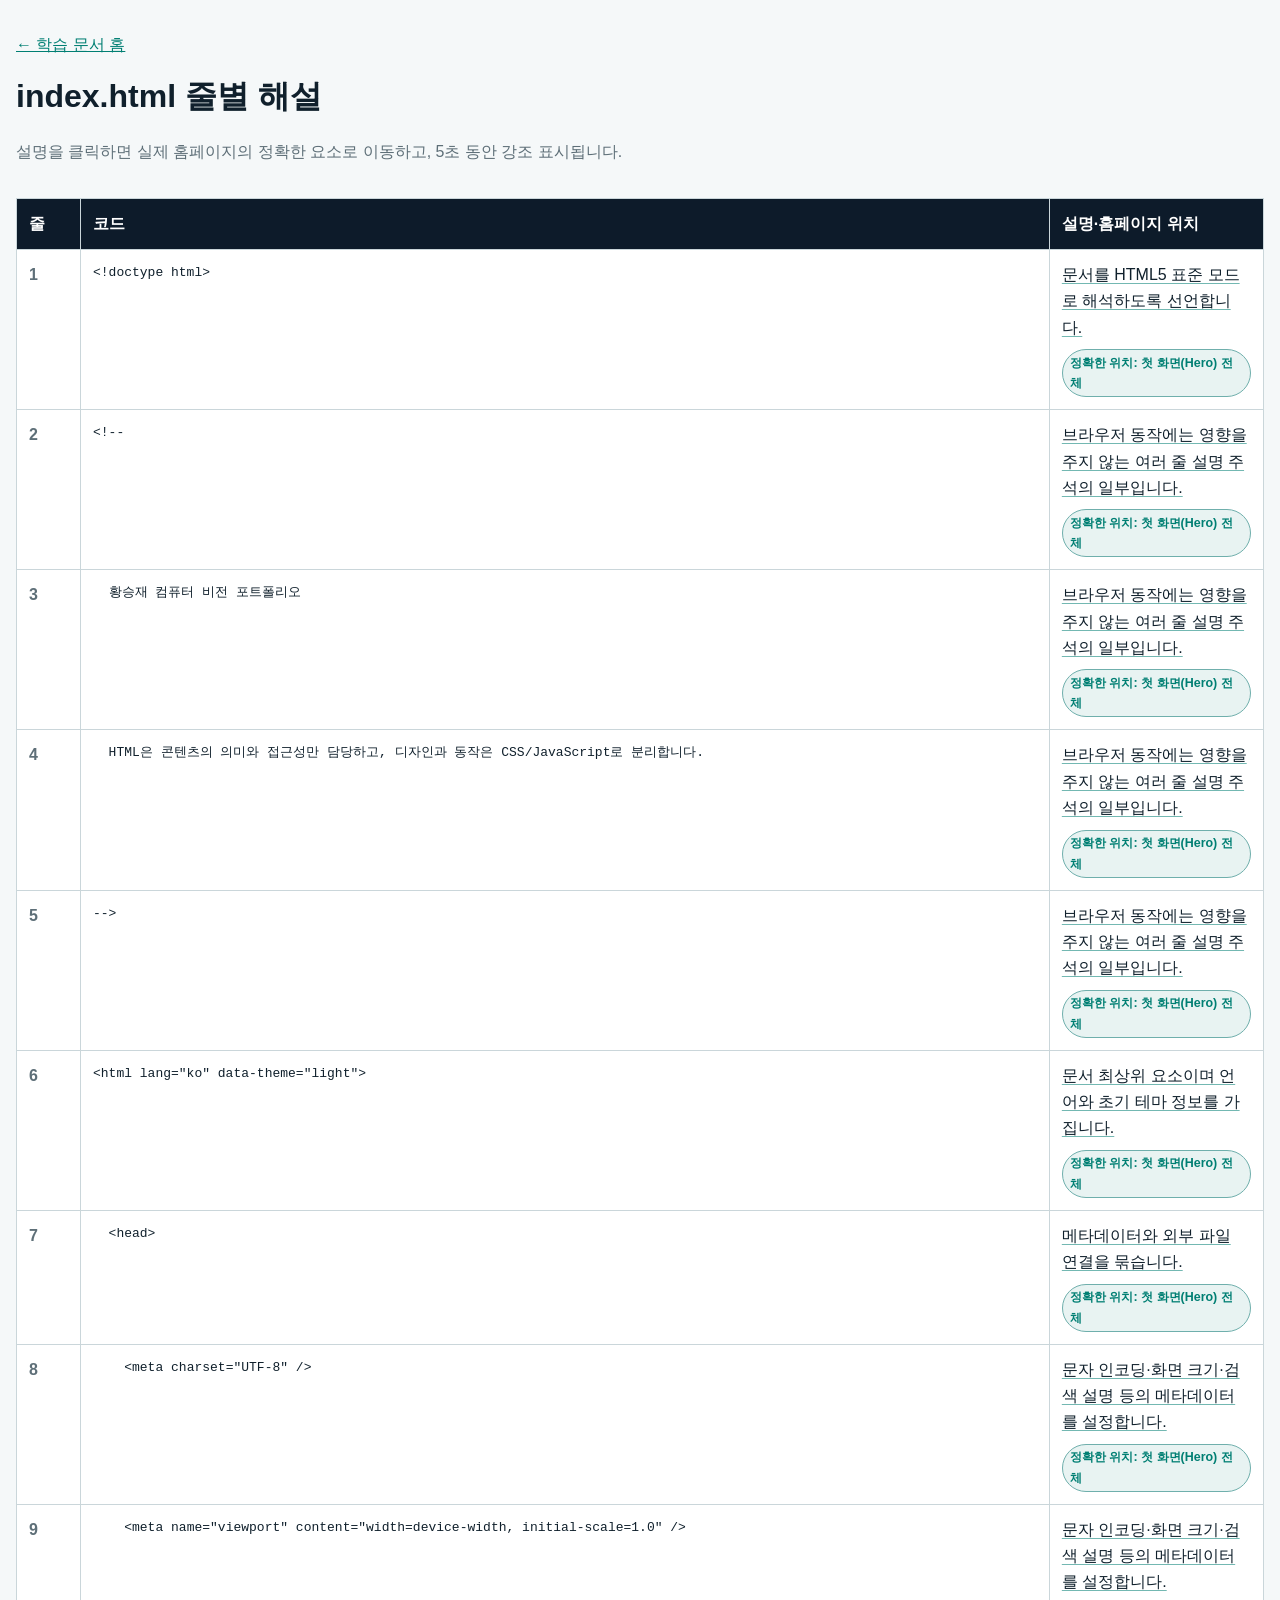
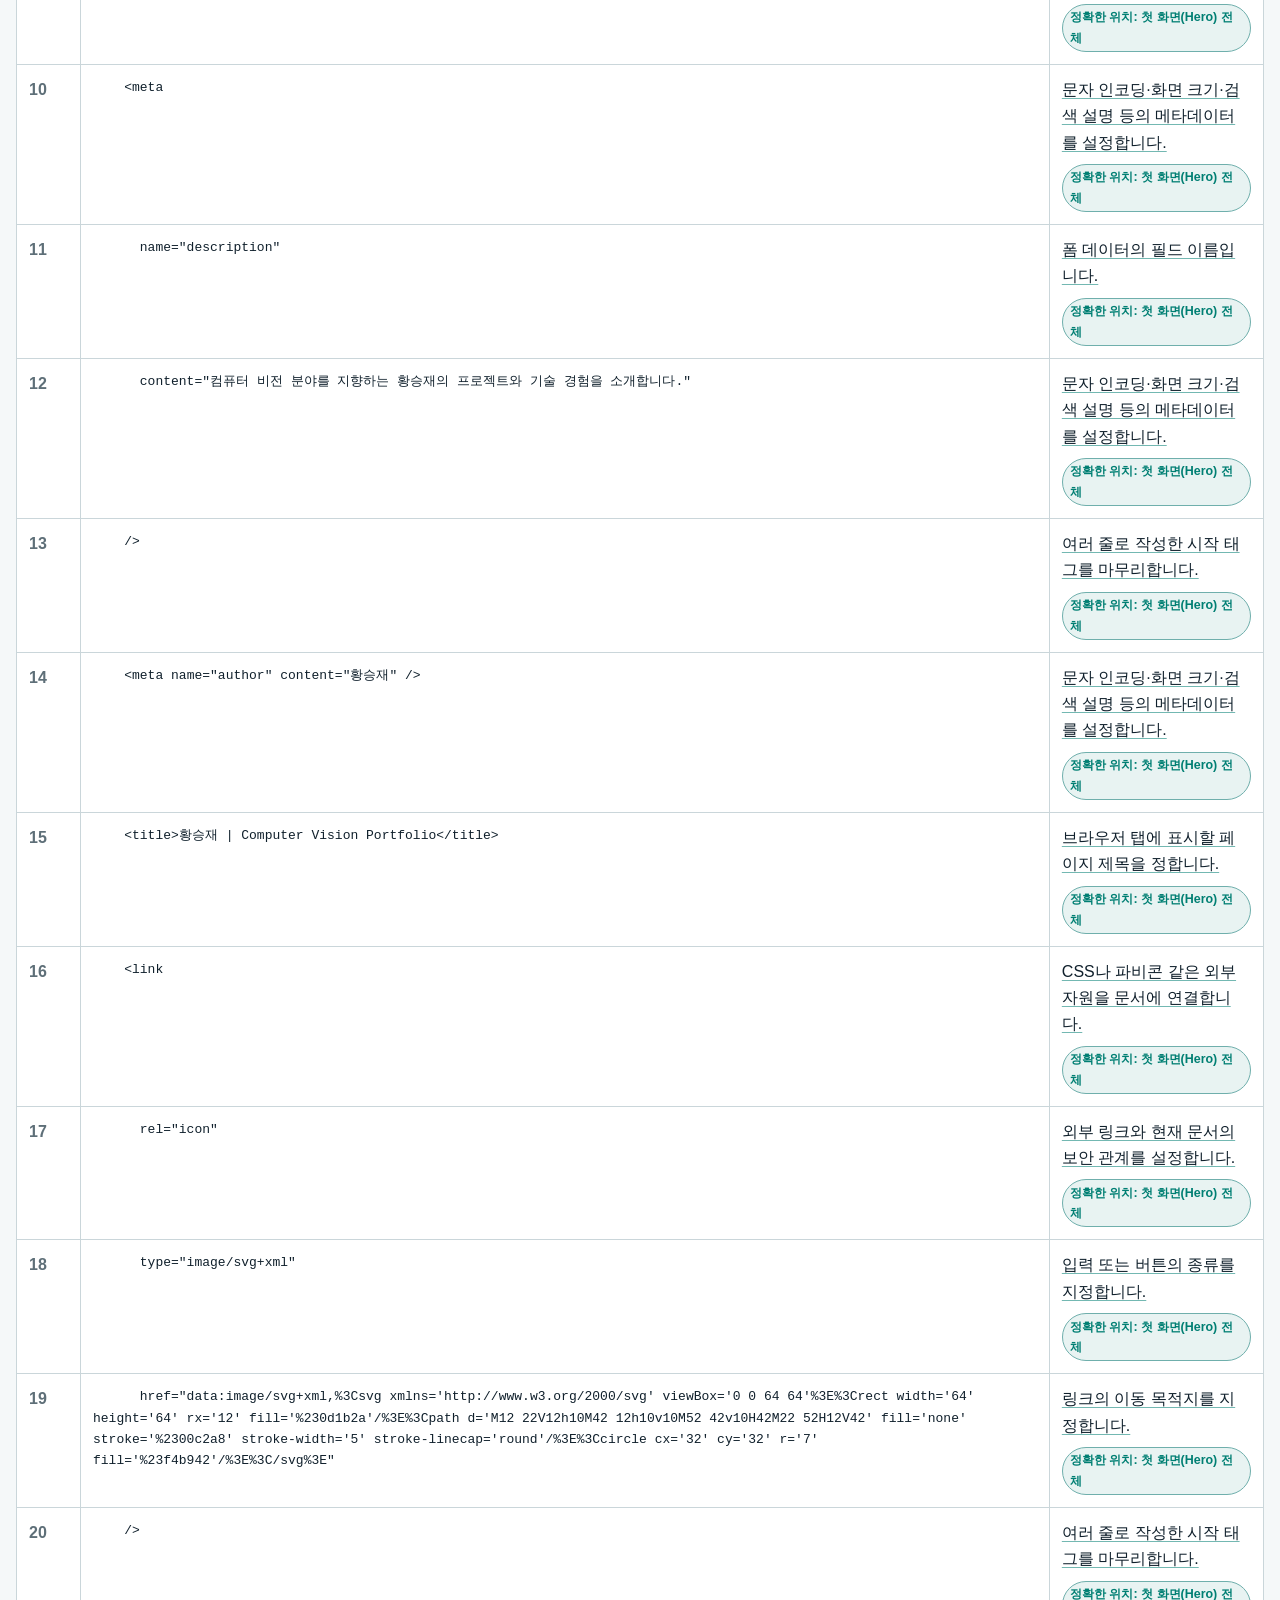
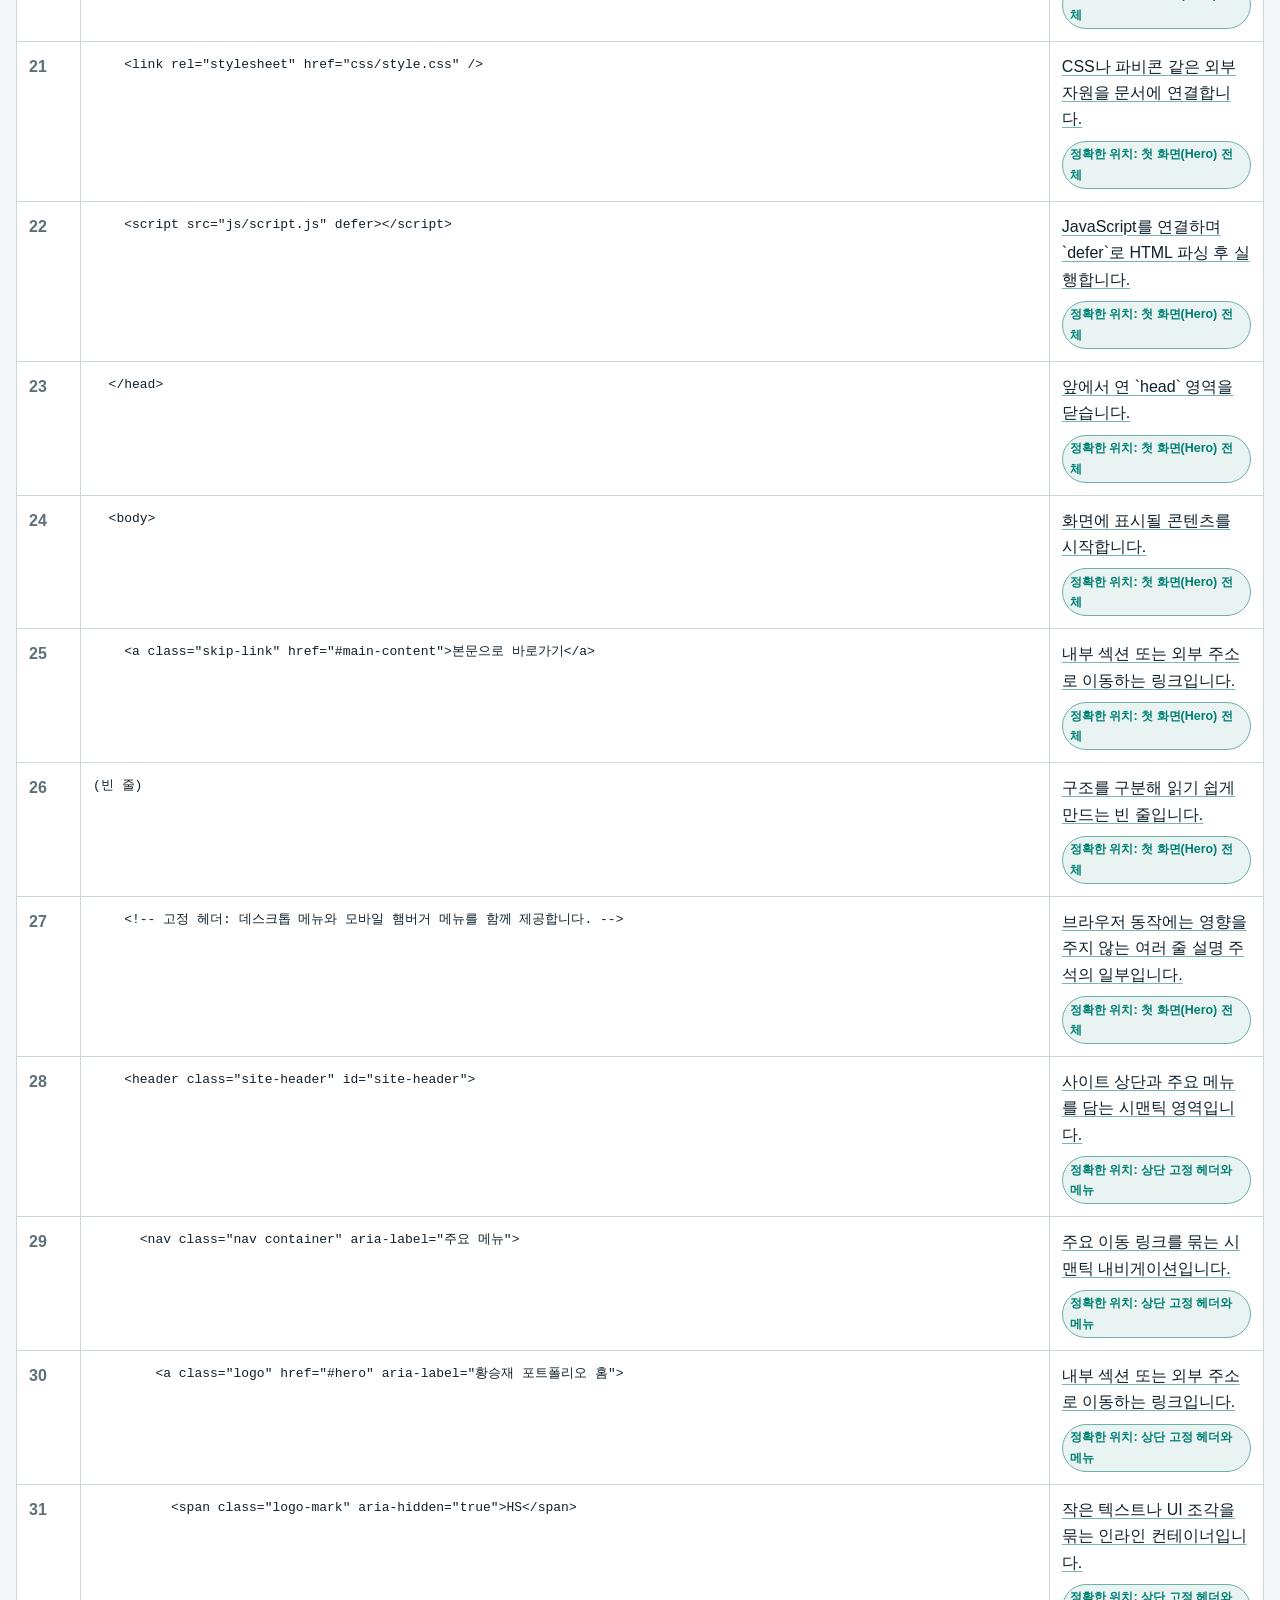
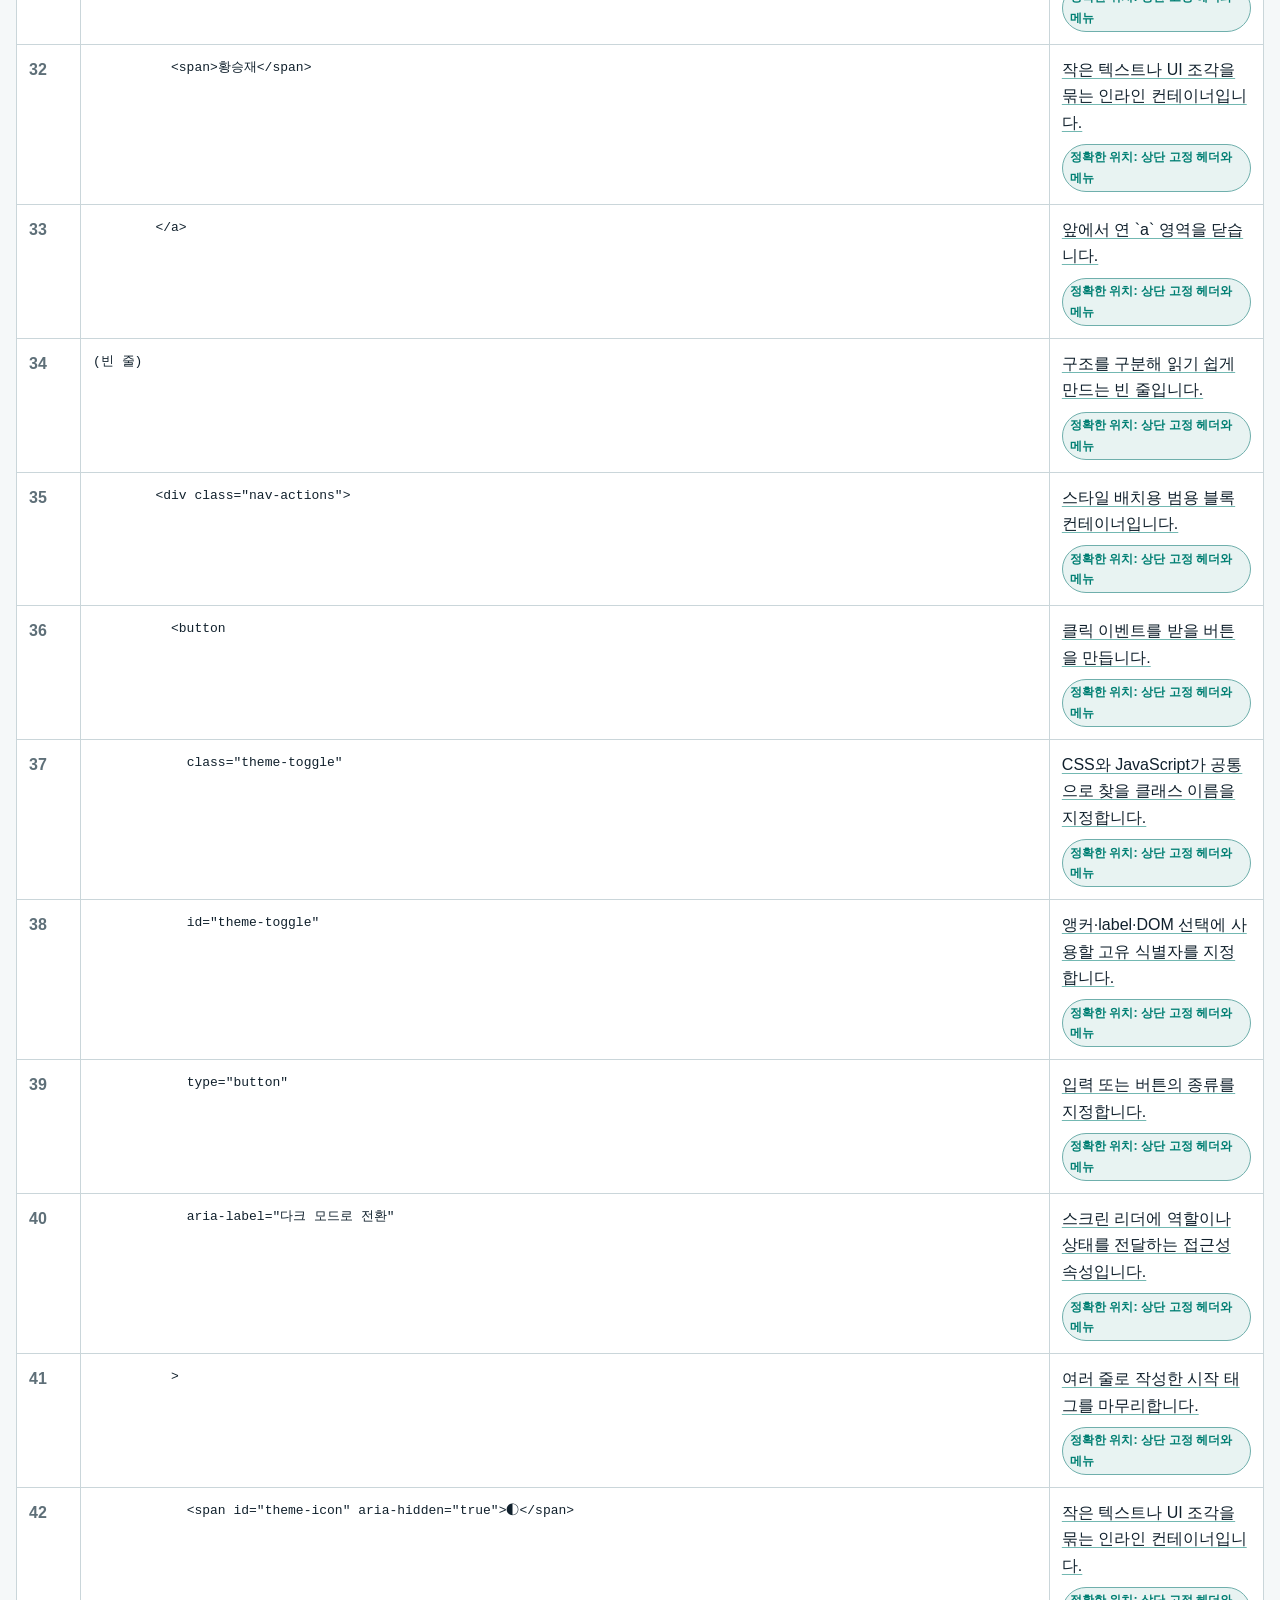
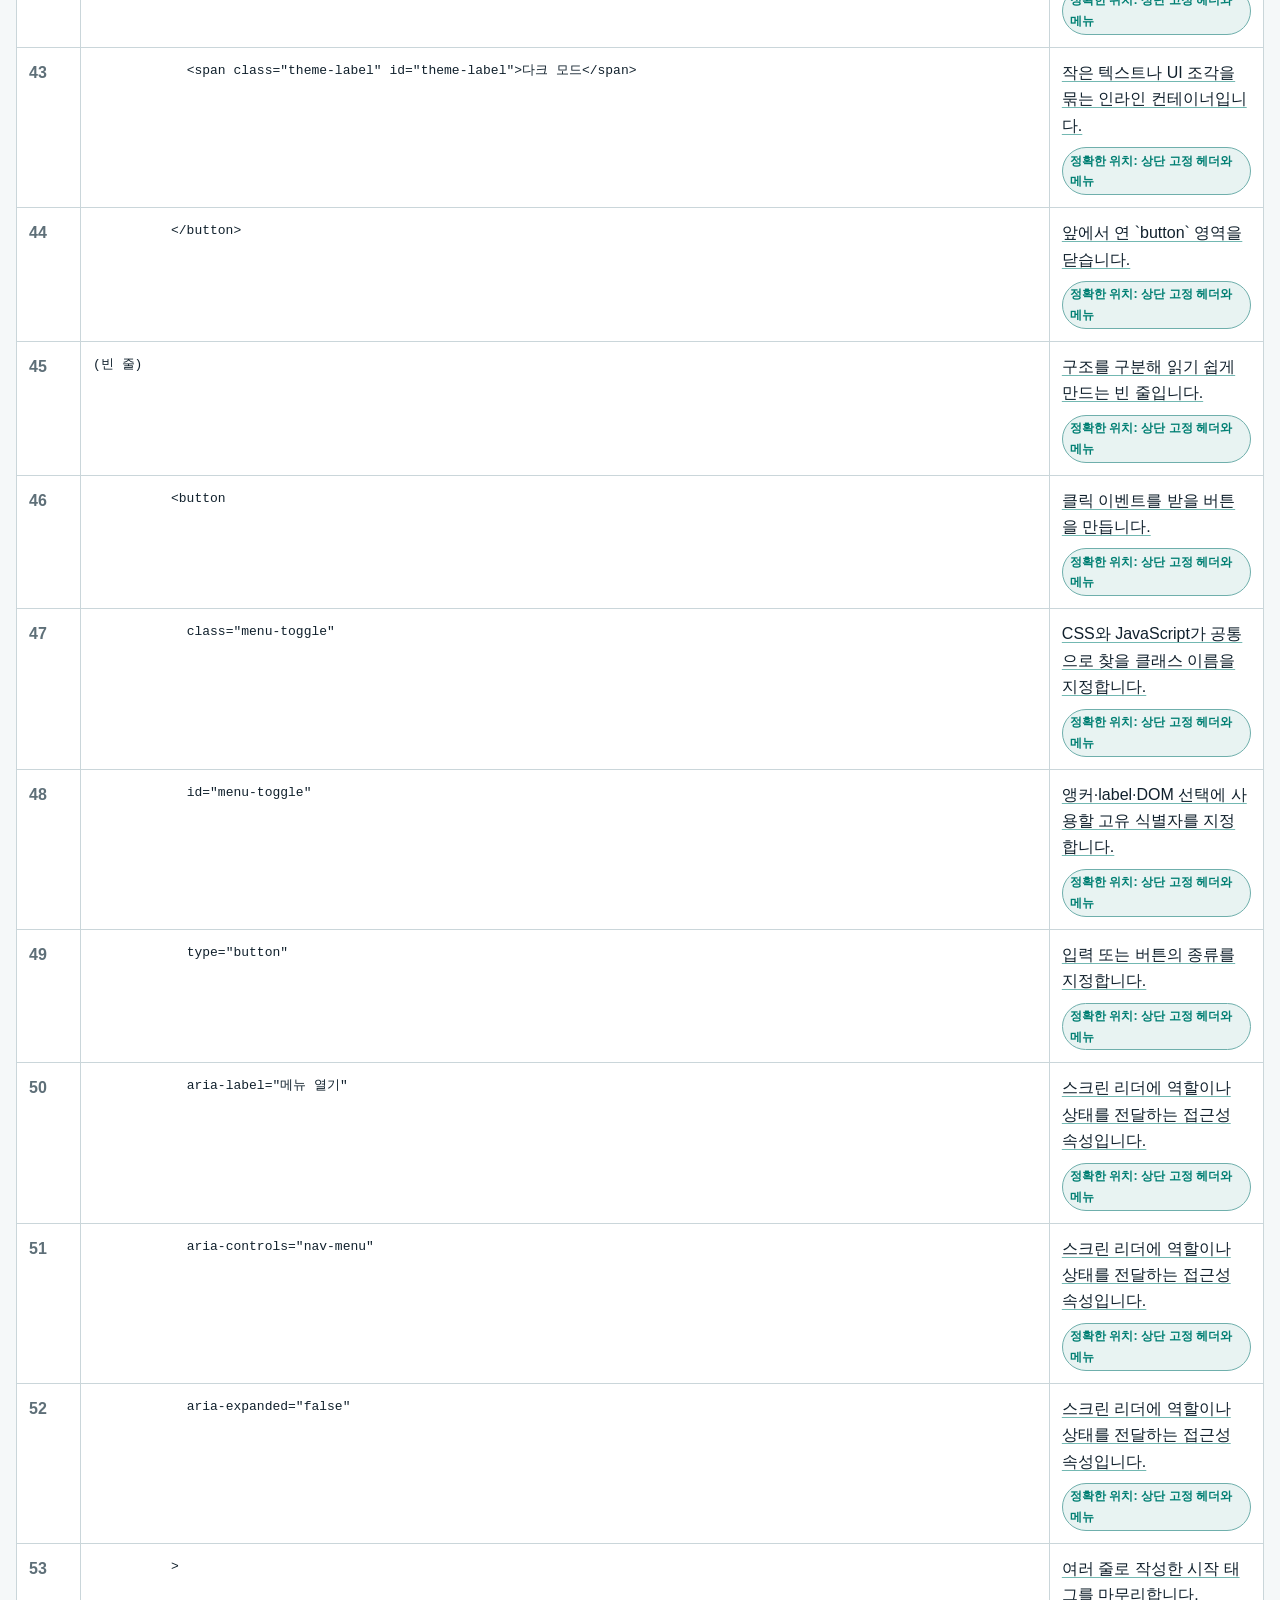
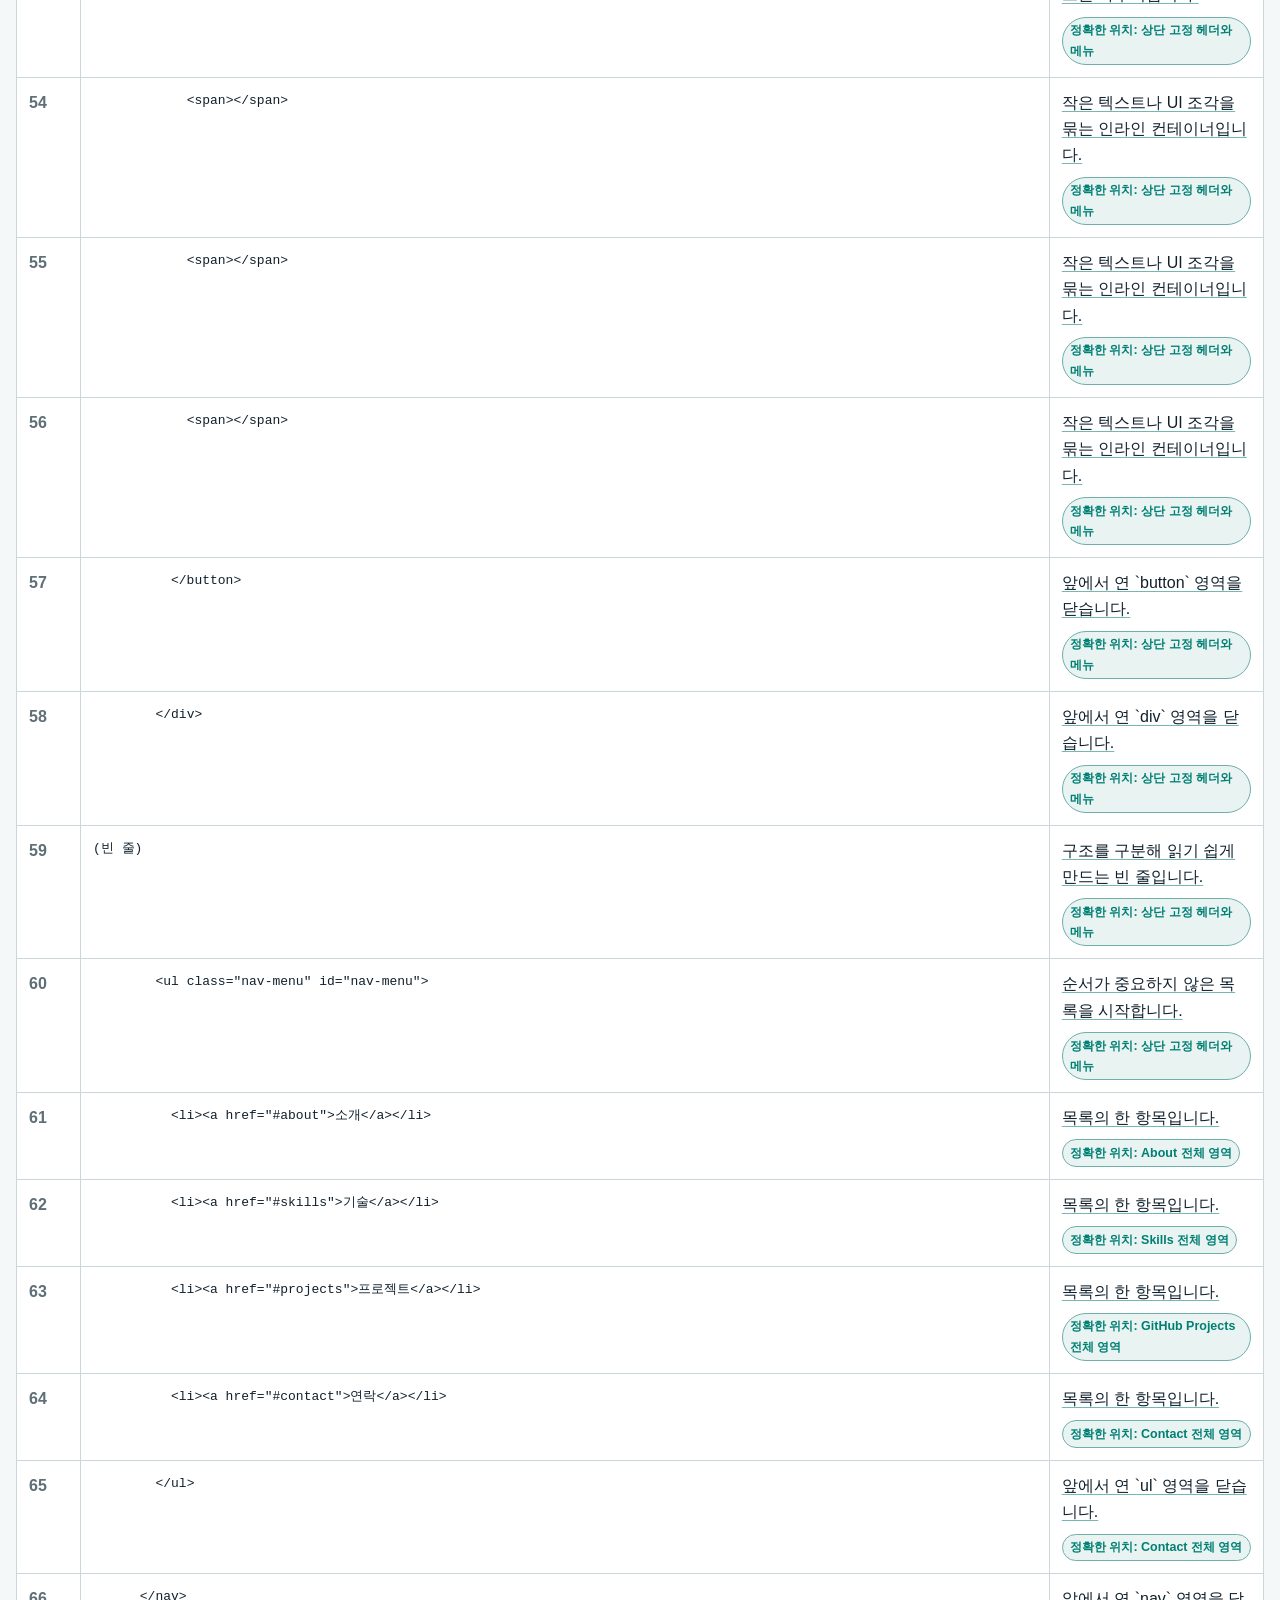
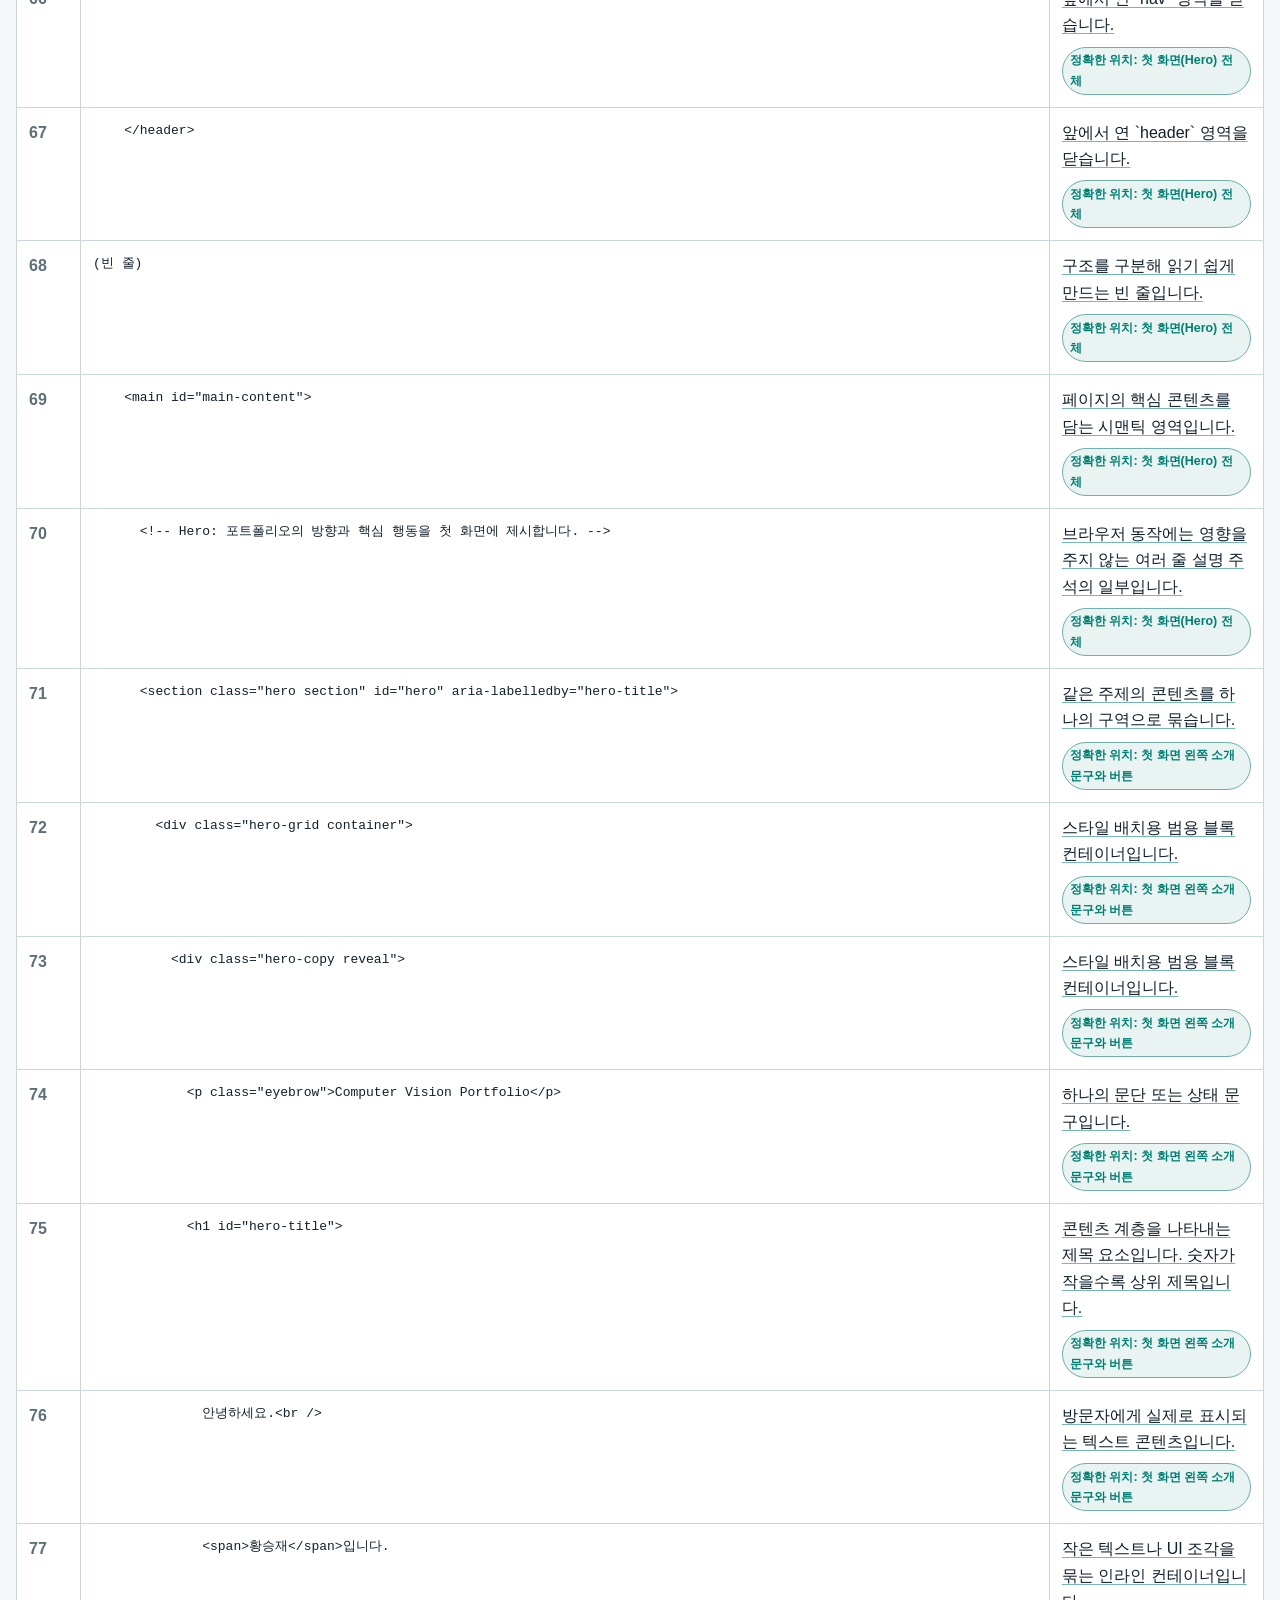
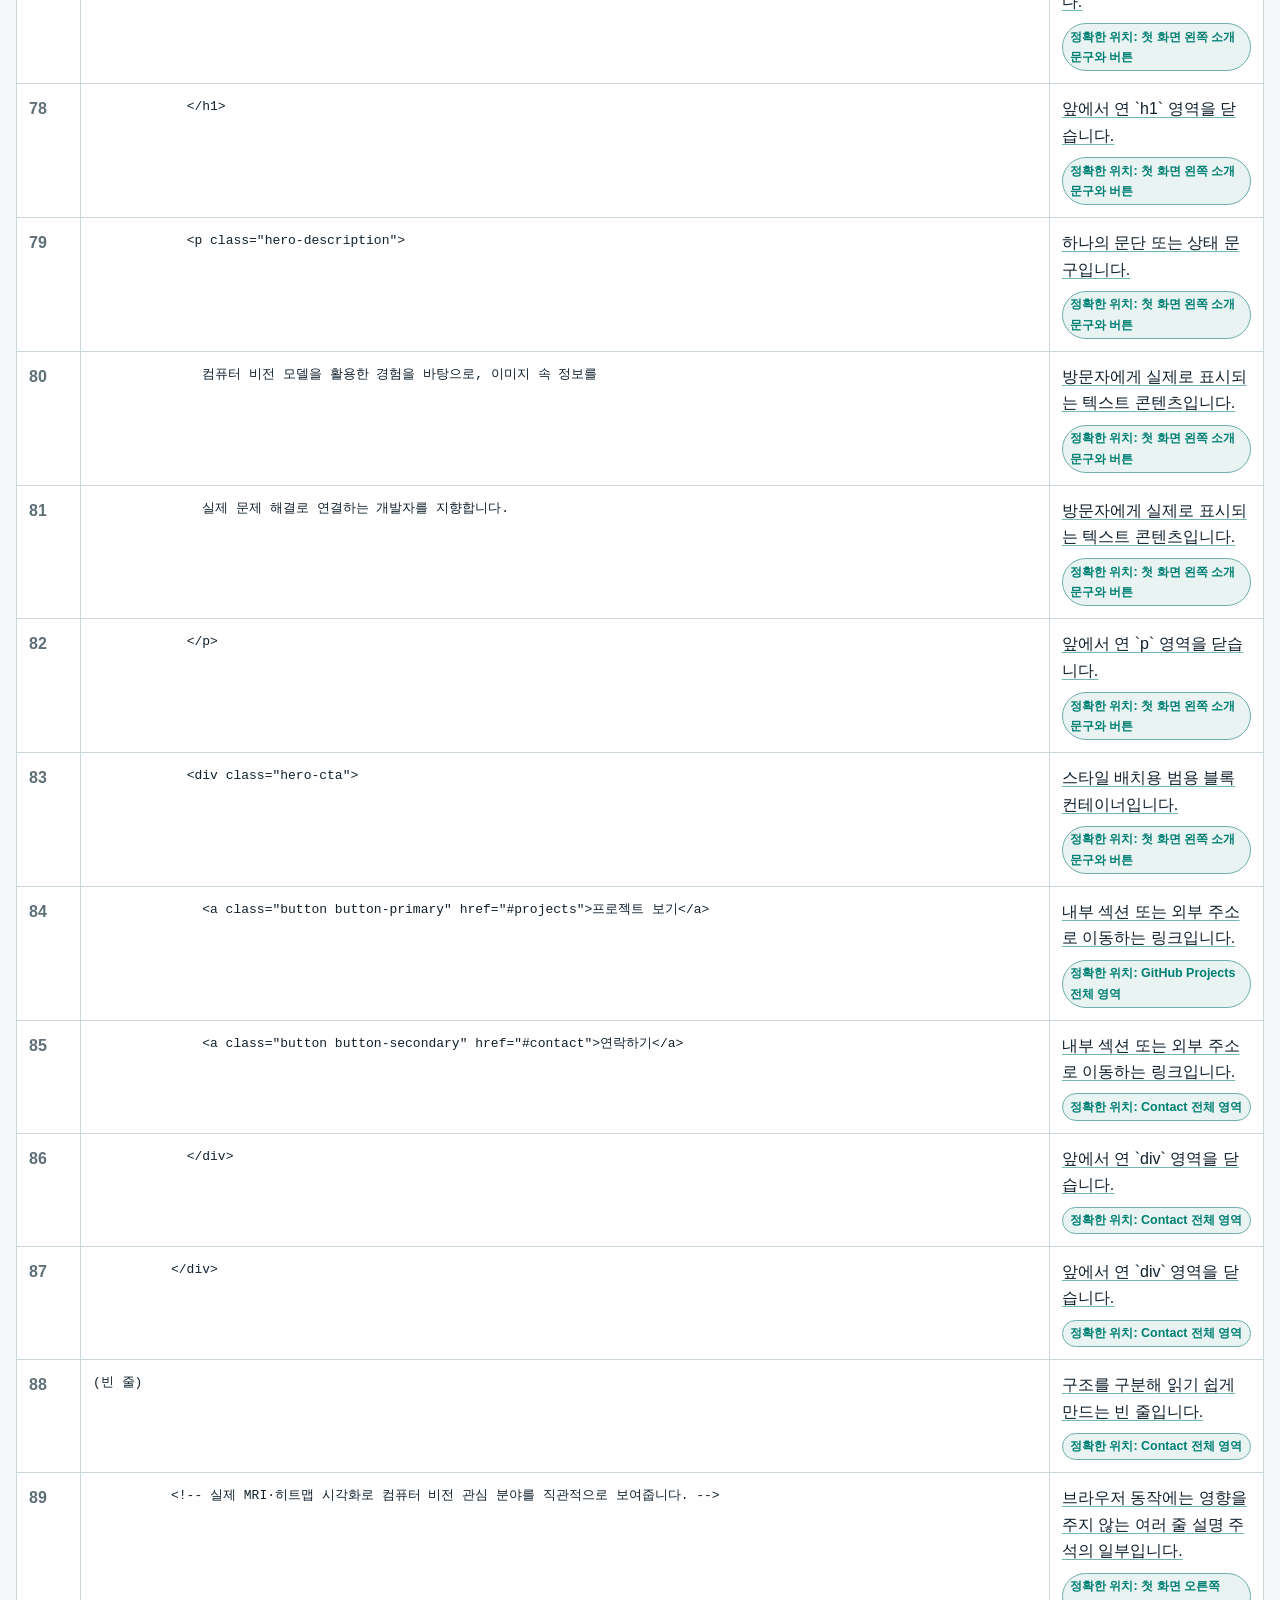
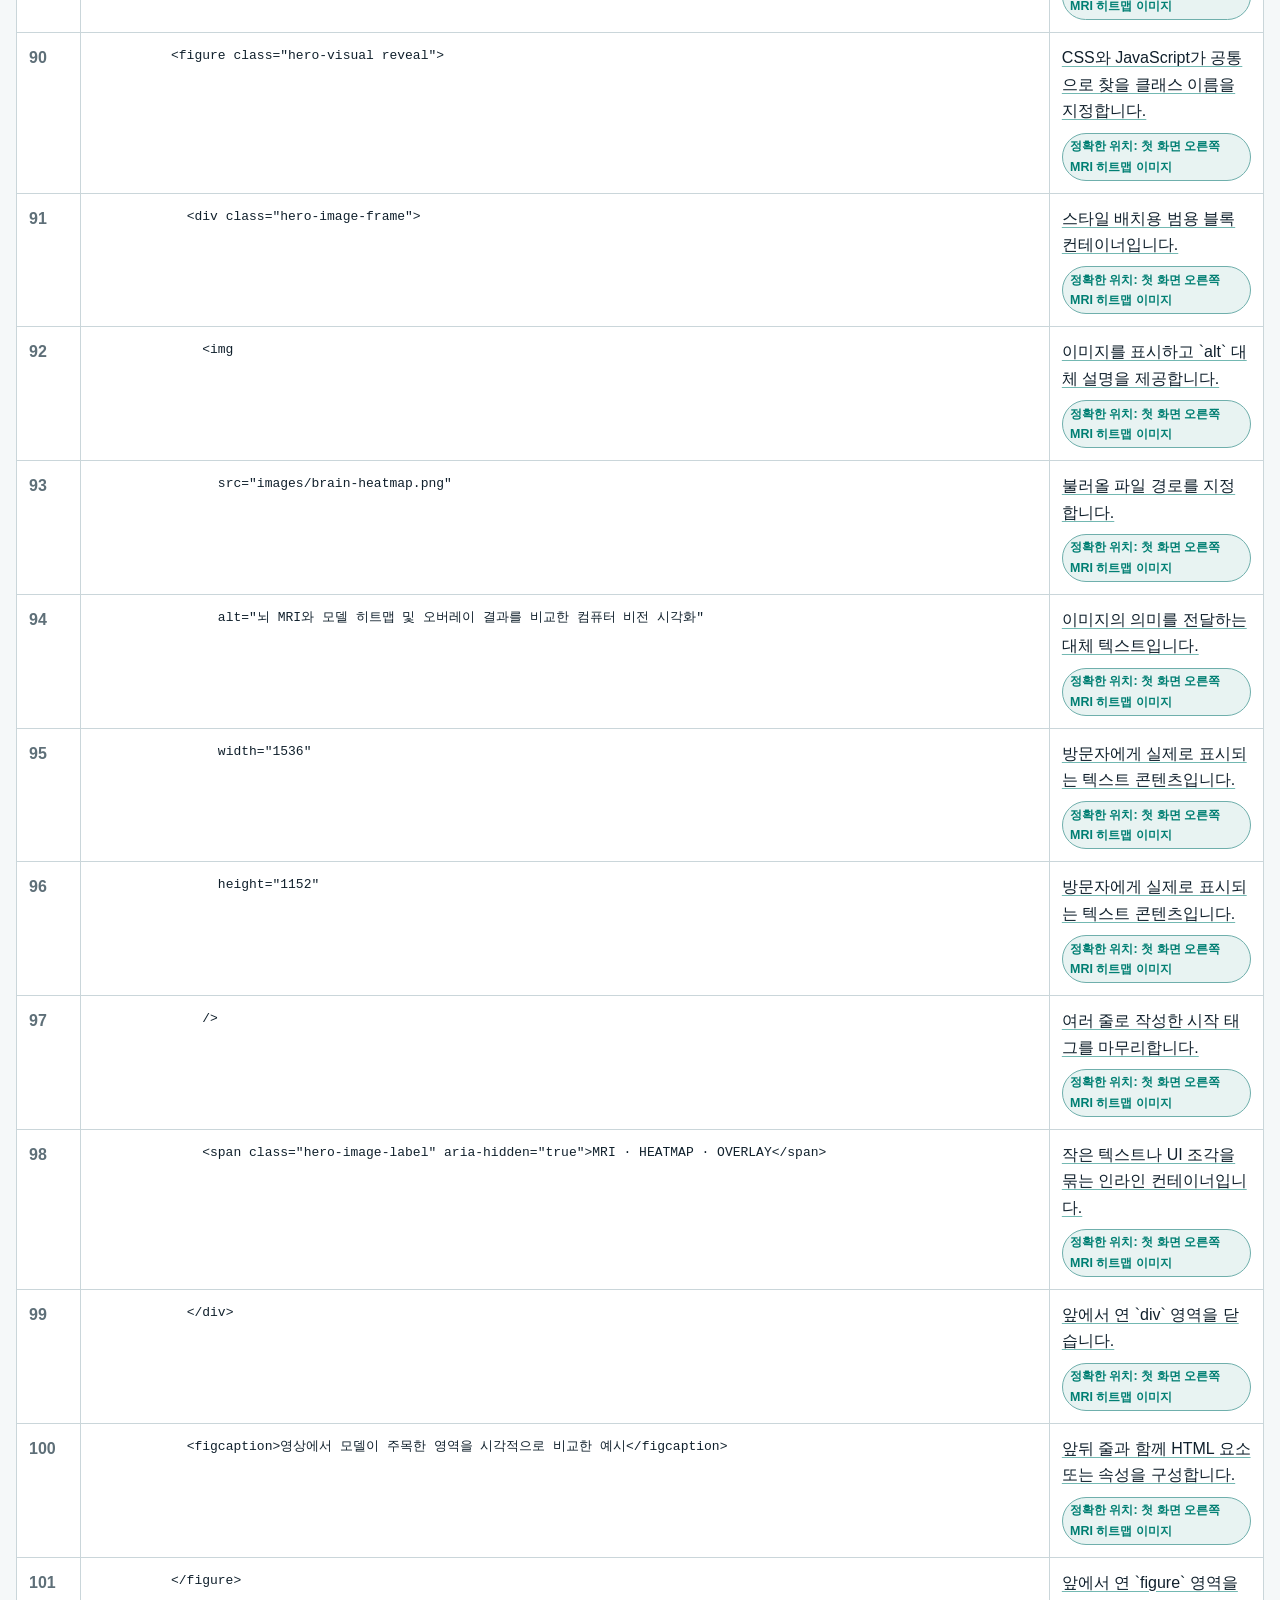
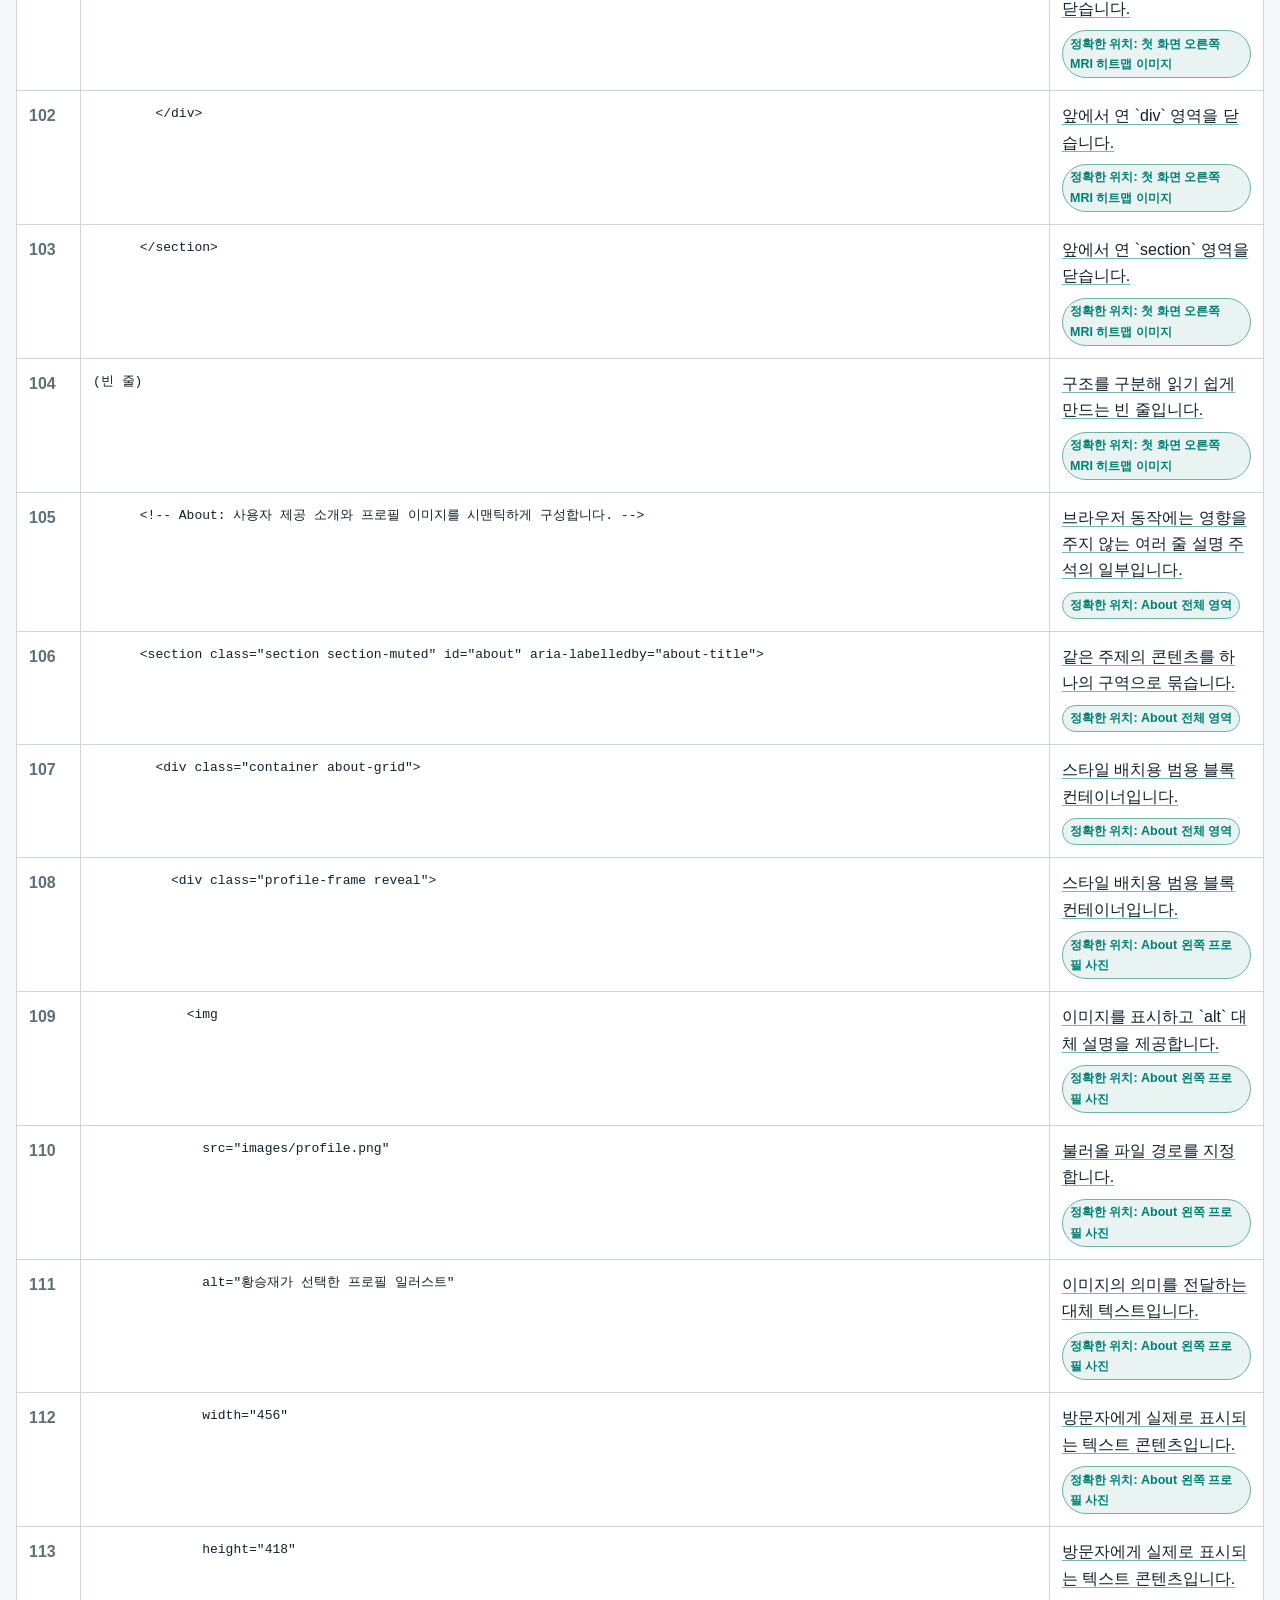
==== commit 9585d5a2: "Add precise guide location highlights" ====
--- a/docs/annotated-index.html
+++ b/docs/annotated-index.html
@@ -2,6 +2,6 @@
 <html lang="ko"><head><meta charset="UTF-8"><meta name="viewport" content="width=device-width, initial-scale=1.0">
 <title>index.html 줄별 해설</title><link rel="stylesheet" href="guide.css"></head>
 <body><header class="guide-header"><a href="code-guide.html">← 학습 문서 홈</a><h1>index.html 줄별 해설</h1>
-<p>설명을 클릭하면 실제 홈페이지의 관련 섹션으로 이동합니다.</p></header>
+<p>설명을 클릭하면 실제 홈페이지의 정확한 요소로 이동하고, 5초 동안 강조 표시됩니다.</p></header>
 <main><div class="table-wrap"><table><thead><tr><th>줄</th><th>코드</th><th>설명·홈페이지 위치</th></tr></thead>
-<tbody><tr id="L1"><th>1</th><td><code>&lt;!doctype html&gt;</code></td><td><a href="../index.html#hero" title="홈페이지의 hero 섹션에서 보기">문서를 HTML5 표준 모드로 해석하도록 선언합니다.</a><small>홈페이지 위치: hero</small></td></tr><tr id="L2"><th>2</th><td><code>&lt;!--</code></td><td><a href="../index.html#hero" title="홈페이지의 hero 섹션에서 보기">브라우저 동작에는 영향을 주지 않는 여러 줄 설명 주석의 일부입니다.</a><small>홈페이지 위치: hero</small></td></tr><tr id="L3"><th>3</th><td><code>  황승재 컴퓨터 비전 포트폴리오</code></td><td><a href="../index.html#hero" title="홈페이지의 hero 섹션에서 보기">브라우저 동작에는 영향을 주지 않는 여러 줄 설명 주석의 일부입니다.</a><small>홈페이지 위치: hero</small></td></tr><tr id="L4"><th>4</th><td><code>  HTML은 콘텐츠의 의미와 접근성만 담당하고, 디자인과 동작은 CSS/JavaScript로 분리합니다.</code></td><td><a href="../index.html#hero" title="홈페이지의 hero 섹션에서 보기">브라우저 동작에는 영향을 주지 않는 여러 줄 설명 주석의 일부입니다.</a><small>홈페이지 위치: hero</small></td></tr><tr id="L5"><th>5</th><td><code>--&gt;</code></td><td><a href="../index.html#hero" title="홈페이지의 hero 섹션에서 보기">브라우저 동작에는 영향을 주지 않는 여러 줄 설명 주석의 일부입니다.</a><small>홈페이지 위치: hero</small></td></tr><tr id="L6"><th>6</th><td><code>&lt;html lang=&quot;ko&quot; data-theme=&quot;light&quot;&gt;</code></td><td><a href="../index.html#hero" title="홈페이지의 hero 섹션에서 보기">문서 최상위 요소이며 언어와 초기 테마 정보를 가집니다.</a><small>홈페이지 위치: hero</small></td></tr><tr id="L7"><th>7</th><td><code>  &lt;head&gt;</code></td><td><a href="../index.html#hero" title="홈페이지의 hero 섹션에서 보기">메타데이터와 외부 파일 연결을 묶습니다.</a><small>홈페이지 위치: hero</small></td></tr><tr id="L8"><th>8</th><td><code>    &lt;meta charset=&quot;UTF-8&quot; /&gt;</code></td><td><a href="../index.html#hero" title="홈페이지의 hero 섹션에서 보기">문자 인코딩·화면 크기·검색 설명 등의 메타데이터를 설정합니다.</a><small>홈페이지 위치: hero</small></td></tr><tr id="L9"><th>9</th><td><code>    &lt;meta name=&quot;viewport&quot; content=&quot;width=device-width, initial-scale=1.0&quot; /&gt;</code></td><td><a href="../index.html#hero" title="홈페이지의 hero 섹션에서 보기">문자 인코딩·화면 크기·검색 설명 등의 메타데이터를 설정합니다.</a><small>홈페이지 위치: hero</small></td></tr><tr id="L10"><th>10</th><td><code>    &lt;meta</code></td><td><a href="../index.html#hero" title="홈페이지의 hero 섹션에서 보기">문자 인코딩·화면 크기·검색 설명 등의 메타데이터를 설정합니다.</a><small>홈페이지 위치: hero</small></td></tr><tr id="L11"><th>11</th><td><code>      name=&quot;description&quot;</code></td><td><a href="../index.html#hero" title="홈페이지의 hero 섹션에서 보기">폼 데이터의 필드 이름입니다.</a><small>홈페이지 위치: hero</small></td></tr><tr id="L12"><th>12</th><td><code>      content=&quot;컴퓨터 비전 분야를 지향하는 황승재의 프로젝트와 기술 경험을 소개합니다.&quot;</code></td><td><a href="../index.html#hero" title="홈페이지의 hero 섹션에서 보기">문자 인코딩·화면 크기·검색 설명 등의 메타데이터를 설정합니다.</a><small>홈페이지 위치: hero</small></td></tr><tr id="L13"><th>13</th><td><code>    /&gt;</code></td><td><a href="../index.html#hero" title="홈페이지의 hero 섹션에서 보기">여러 줄로 작성한 시작 태그를 마무리합니다.</a><small>홈페이지 위치: hero</small></td></tr><tr id="L14"><th>14</th><td><code>    &lt;meta name=&quot;author&quot; content=&quot;황승재&quot; /&gt;</code></td><td><a href="../index.html#hero" title="홈페이지의 hero 섹션에서 보기">문자 인코딩·화면 크기·검색 설명 등의 메타데이터를 설정합니다.</a><small>홈페이지 위치: hero</small></td></tr><tr id="L15"><th>15</th><td><code>    &lt;title&gt;황승재 | Computer Vision Portfolio&lt;/title&gt;</code></td><td><a href="../index.html#hero" title="홈페이지의 hero 섹션에서 보기">브라우저 탭에 표시할 페이지 제목을 정합니다.</a><small>홈페이지 위치: hero</small></td></tr><tr id="L16"><th>16</th><td><code>    &lt;link</code></td><td><a href="../index.html#hero" title="홈페이지의 hero 섹션에서 보기">CSS나 파비콘 같은 외부 자원을 문서에 연결합니다.</a><small>홈페이지 위치: hero</small></td></tr><tr id="L17"><th>17</th><td><code>      rel=&quot;icon&quot;</code></td><td><a href="../index.html#hero" title="홈페이지의 hero 섹션에서 보기">외부 링크와 현재 문서의 보안 관계를 설정합니다.</a><small>홈페이지 위치: hero</small></td></tr><tr id="L18"><th>18</th><td><code>      type=&quot;image/svg+xml&quot;</code></td><td><a href="../index.html#hero" title="홈페이지의 hero 섹션에서 보기">입력 또는 버튼의 종류를 지정합니다.</a><small>홈페이지 위치: hero</small></td></tr><tr id="L19"><th>19</th><td><code>      href=&quot;data:image/svg+xml,%3Csvg xmlns=&#x27;http://www.w3.org/2000/svg&#x27; viewBox=&#x27;0 0 64 64&#x27;%3E%3Crect width=&#x27;64&#x27; height=&#x27;64&#x27; rx=&#x27;12&#x27; fill=&#x27;%230d1b2a&#x27;/%3E%3Cpath d=&#x27;M12 22V12h10M42 12h10v10M52 42v10H42M22 52H12V42&#x27; fill=&#x27;none&#x27; stroke=&#x27;%2300c2a8&#x27; stroke-width=&#x27;5&#x27; stroke-linecap=&#x27;round&#x27;/%3E%3Ccircle cx=&#x27;32&#x27; cy=&#x27;32&#x27; r=&#x27;7&#x27; fill=&#x27;%23f4b942&#x27;/%3E%3C/svg%3E&quot;</code></td><td><a href="../index.html#hero" title="홈페이지의 hero 섹션에서 보기">링크의 이동 목적지를 지정합니다.</a><small>홈페이지 위치: hero</small></td></tr><tr id="L20"><th>20</th><td><code>    /&gt;</code></td><td><a href="../index.html#hero" title="홈페이지의 hero 섹션에서 보기">여러 줄로 작성한 시작 태그를 마무리합니다.</a><small>홈페이지 위치: hero</small></td></tr><tr id="L21"><th>21</th><td><code>    &lt;link rel=&quot;stylesheet&quot; href=&quot;css/style.css&quot; /&gt;</code></td><td><a href="../index.html#hero" title="홈페이지의 hero 섹션에서 보기">CSS나 파비콘 같은 외부 자원을 문서에 연결합니다.</a><small>홈페이지 위치: hero</small></td></tr><tr id="L22"><th>22</th><td><code>    &lt;script src=&quot;js/script.js&quot; defer&gt;&lt;/script&gt;</code></td><td><a href="../index.html#hero" title="홈페이지의 hero 섹션에서 보기">JavaScript를 연결하며 `defer`로 HTML 파싱 후 실행합니다.</a><small>홈페이지 위치: hero</small></td></tr><tr id="L23"><th>23</th><td><code>  &lt;/head&gt;</code></td><td><a href="../index.html#hero" title="홈페이지의 hero 섹션에서 보기">앞에서 연 `head` 영역을 닫습니다.</a><small>홈페이지 위치: hero</small></td></tr><tr id="L24"><th>24</th><td><code>  &lt;body&gt;</code></td><td><a href="../index.html#hero" title="홈페이지의 hero 섹션에서 보기">화면에 표시될 콘텐츠를 시작합니다.</a><small>홈페이지 위치: hero</small></td></tr><tr id="L25"><th>25</th><td><code>    &lt;a class=&quot;skip-link&quot; href=&quot;#main-content&quot;&gt;본문으로 바로가기&lt;/a&gt;</code></td><td><a href="../index.html#hero" title="홈페이지의 hero 섹션에서 보기">내부 섹션 또는 외부 주소로 이동하는 링크입니다.</a><small>홈페이지 위치: hero</small></td></tr><tr id="L26"><th>26</th><td><code>(빈 줄)</code></td><td><a href="../index.html#hero" title="홈페이지의 hero 섹션에서 보기">구조를 구분해 읽기 쉽게 만드는 빈 줄입니다.</a><small>홈페이지 위치: hero</small></td></tr><tr id="L27"><th>27</th><td><code>    &lt;!-- 고정 헤더: 데스크톱 메뉴와 모바일 햄버거 메뉴를 함께 제공합니다. --&gt;</code></td><td><a href="../index.html#hero" title="홈페이지의 hero 섹션에서 보기">브라우저 동작에는 영향을 주지 않는 여러 줄 설명 주석의 일부입니다.</a><small>홈페이지 위치: hero</small></td></tr><tr id="L28"><th>28</th><td><code>    &lt;header class=&quot;site-header&quot; id=&quot;site-header&quot;&gt;</code></td><td><a href="../index.html#hero" title="홈페이지의 hero 섹션에서 보기">사이트 상단과 주요 메뉴를 담는 시맨틱 영역입니다.</a><small>홈페이지 위치: hero</small></td></tr><tr id="L29"><th>29</th><td><code>      &lt;nav class=&quot;nav container&quot; aria-label=&quot;주요 메뉴&quot;&gt;</code></td><td><a href="../index.html#hero" title="홈페이지의 hero 섹션에서 보기">주요 이동 링크를 묶는 시맨틱 내비게이션입니다.</a><small>홈페이지 위치: hero</small></td></tr><tr id="L30"><th>30</th><td><code>        &lt;a class=&quot;logo&quot; href=&quot;#hero&quot; aria-label=&quot;황승재 포트폴리오 홈&quot;&gt;</code></td><td><a href="../index.html#hero" title="홈페이지의 hero 섹션에서 보기">내부 섹션 또는 외부 주소로 이동하는 링크입니다.</a><small>홈페이지 위치: hero</small></td></tr><tr id="L31"><th>31</th><td><code>          &lt;span class=&quot;logo-mark&quot; aria-hidden=&quot;true&quot;&gt;HS&lt;/span&gt;</code></td><td><a href="../index.html#hero" title="홈페이지의 hero 섹션에서 보기">작은 텍스트나 UI 조각을 묶는 인라인 컨테이너입니다.</a><small>홈페이지 위치: hero</small></td></tr><tr id="L32"><th>32</th><td><code>          &lt;span&gt;황승재&lt;/span&gt;</code></td><td><a href="../index.html#hero" title="홈페이지의 hero 섹션에서 보기">작은 텍스트나 UI 조각을 묶는 인라인 컨테이너입니다.</a><small>홈페이지 위치: hero</small></td></tr><tr id="L33"><th>33</th><td><code>        &lt;/a&gt;</code></td><td><a href="../index.html#hero" title="홈페이지의 hero 섹션에서 보기">앞에서 연 `a` 영역을 닫습니다.</a><small>홈페이지 위치: hero</small></td></tr><tr id="L34"><th>34</th><td><code>(빈 줄)</code></td><td><a href="../index.html#hero" title="홈페이지의 hero 섹션에서 보기">구조를 구분해 읽기 쉽게 만드는 빈 줄입니다.</a><small>홈페이지 위치: hero</small></td></tr><tr id="L35"><th>35</th><td><code>        &lt;div class=&quot;nav-actions&quot;&gt;</code></td><td><a href="../index.html#hero" title="홈페이지의 hero 섹션에서 보기">스타일 배치용 범용 블록 컨테이너입니다.</a><small>홈페이지 위치: hero</small></td></tr><tr id="L36"><th>36</th><td><code>          &lt;button</code></td><td><a href="../index.html#hero" title="홈페이지의 hero 섹션에서 보기">클릭 이벤트를 받을 버튼을 만듭니다.</a><small>홈페이지 위치: hero</small></td></tr><tr id="L37"><th>37</th><td><code>            class=&quot;theme-toggle&quot;</code></td><td><a href="../index.html#hero" title="홈페이지의 hero 섹션에서 보기">CSS와 JavaScript가 공통으로 찾을 클래스 이름을 지정합니다.</a><small>홈페이지 위치: hero</small></td></tr><tr id="L38"><th>38</th><td><code>            id=&quot;theme-toggle&quot;</code></td><td><a href="../index.html#hero" title="홈페이지의 hero 섹션에서 보기">앵커·label·DOM 선택에 사용할 고유 식별자를 지정합니다.</a><small>홈페이지 위치: hero</small></td></tr><tr id="L39"><th>39</th><td><code>            type=&quot;button&quot;</code></td><td><a href="../index.html#hero" title="홈페이지의 hero 섹션에서 보기">입력 또는 버튼의 종류를 지정합니다.</a><small>홈페이지 위치: hero</small></td></tr><tr id="L40"><th>40</th><td><code>            aria-label=&quot;다크 모드로 전환&quot;</code></td><td><a href="../index.html#hero" title="홈페이지의 hero 섹션에서 보기">스크린 리더에 역할이나 상태를 전달하는 접근성 속성입니다.</a><small>홈페이지 위치: hero</small></td></tr><tr id="L41"><th>41</th><td><code>          &gt;</code></td><td><a href="../index.html#hero" title="홈페이지의 hero 섹션에서 보기">여러 줄로 작성한 시작 태그를 마무리합니다.</a><small>홈페이지 위치: hero</small></td></tr><tr id="L42"><th>42</th><td><code>            &lt;span id=&quot;theme-icon&quot; aria-hidden=&quot;true&quot;&gt;◐&lt;/span&gt;</code></td><td><a href="../index.html#hero" title="홈페이지의 hero 섹션에서 보기">작은 텍스트나 UI 조각을 묶는 인라인 컨테이너입니다.</a><small>홈페이지 위치: hero</small></td></tr><tr id="L43"><th>43</th><td><code>            &lt;span class=&quot;theme-label&quot; id=&quot;theme-label&quot;&gt;다크 모드&lt;/span&gt;</code></td><td><a href="../index.html#hero" title="홈페이지의 hero 섹션에서 보기">작은 텍스트나 UI 조각을 묶는 인라인 컨테이너입니다.</a><small>홈페이지 위치: hero</small></td></tr><tr id="L44"><th>44</th><td><code>          &lt;/button&gt;</code></td><td><a href="../index.html#hero" title="홈페이지의 hero 섹션에서 보기">앞에서 연 `button` 영역을 닫습니다.</a><small>홈페이지 위치: hero</small></td></tr><tr id="L45"><th>45</th><td><code>(빈 줄)</code></td><td><a href="../index.html#hero" title="홈페이지의 hero 섹션에서 보기">구조를 구분해 읽기 쉽게 만드는 빈 줄입니다.</a><small>홈페이지 위치: hero</small></td></tr><tr id="L46"><th>46</th><td><code>          &lt;button</code></td><td><a href="../index.html#hero" title="홈페이지의 hero 섹션에서 보기">클릭 이벤트를 받을 버튼을 만듭니다.</a><small>홈페이지 위치: hero</small></td></tr><tr id="L47"><th>47</th><td><code>            class=&quot;menu-toggle&quot;</code></td><td><a href="../index.html#hero" title="홈페이지의 hero 섹션에서 보기">CSS와 JavaScript가 공통으로 찾을 클래스 이름을 지정합니다.</a><small>홈페이지 위치: hero</small></td></tr><tr id="L48"><th>48</th><td><code>            id=&quot;menu-toggle&quot;</code></td><td><a href="../index.html#hero" title="홈페이지의 hero 섹션에서 보기">앵커·label·DOM 선택에 사용할 고유 식별자를 지정합니다.</a><small>홈페이지 위치: hero</small></td></tr><tr id="L49"><th>49</th><td><code>            type=&quot;button&quot;</code></td><td><a href="../index.html#hero" title="홈페이지의 hero 섹션에서 보기">입력 또는 버튼의 종류를 지정합니다.</a><small>홈페이지 위치: hero</small></td></tr><tr id="L50"><th>50</th><td><code>            aria-label=&quot;메뉴 열기&quot;</code></td><td><a href="../index.html#hero" title="홈페이지의 hero 섹션에서 보기">스크린 리더에 역할이나 상태를 전달하는 접근성 속성입니다.</a><small>홈페이지 위치: hero</small></td></tr><tr id="L51"><th>51</th><td><code>            aria-controls=&quot;nav-menu&quot;</code></td><td><a href="../index.html#hero" title="홈페이지의 hero 섹션에서 보기">스크린 리더에 역할이나 상태를 전달하는 접근성 속성입니다.</a><small>홈페이지 위치: hero</small></td></tr><tr id="L52"><th>52</th><td><code>            aria-expanded=&quot;false&quot;</code></td><td><a href="../index.html#hero" title="홈페이지의 hero 섹션에서 보기">스크린 리더에 역할이나 상태를 전달하는 접근성 속성입니다.</a><small>홈페이지 위치: hero</small></td></tr><tr id="L53"><th>53</th><td><code>          &gt;</code></td><td><a href="../index.html#hero" title="홈페이지의 hero 섹션에서 보기">여러 줄로 작성한 시작 태그를 마무리합니다.</a><small>홈페이지 위치: hero</small></td></tr><tr id="L54"><th>54</th><td><code>            &lt;span&gt;&lt;/span&gt;</code></td><td><a href="../index.html#hero" title="홈페이지의 hero 섹션에서 보기">작은 텍스트나 UI 조각을 묶는 인라인 컨테이너입니다.</a><small>홈페이지 위치: hero</small></td></tr><tr id="L55"><th>55</th><td><code>            &lt;span&gt;&lt;/span&gt;</code></td><td><a href="../index.html#hero" title="홈페이지의 hero 섹션에서 보기">작은 텍스트나 UI 조각을 묶는 인라인 컨테이너입니다.</a><small>홈페이지 위치: hero</small></td></tr><tr id="L56"><th>56</th><td><code>            &lt;span&gt;&lt;/span&gt;</code></td><td><a href="../index.html#hero" title="홈페이지의 hero 섹션에서 보기">작은 텍스트나 UI 조각을 묶는 인라인 컨테이너입니다.</a><small>홈페이지 위치: hero</small></td></tr><tr id="L57"><th>57</th><td><code>          &lt;/button&gt;</code></td><td><a href="../index.html#hero" title="홈페이지의 hero 섹션에서 보기">앞에서 연 `button` 영역을 닫습니다.</a><small>홈페이지 위치: hero</small></td></tr><tr id="L58"><th>58</th><td><code>        &lt;/div&gt;</code></td><td><a href="../index.html#hero" title="홈페이지의 hero 섹션에서 보기">앞에서 연 `div` 영역을 닫습니다.</a><small>홈페이지 위치: hero</small></td></tr><tr id="L59"><th>59</th><td><code>(빈 줄)</code></td><td><a href="../index.html#hero" title="홈페이지의 hero 섹션에서 보기">구조를 구분해 읽기 쉽게 만드는 빈 줄입니다.</a><small>홈페이지 위치: hero</small></td></tr><tr id="L60"><th>60</th><td><code>        &lt;ul class=&quot;nav-menu&quot; id=&quot;nav-menu&quot;&gt;</code></td><td><a href="../index.html#hero" title="홈페이지의 hero 섹션에서 보기">순서가 중요하지 않은 목록을 시작합니다.</a><small>홈페이지 위치: hero</small></td></tr><tr id="L61"><th>61</th><td><code>          &lt;li&gt;&lt;a href=&quot;#about&quot;&gt;소개&lt;/a&gt;&lt;/li&gt;</code></td><td><a href="../index.html#about" title="홈페이지의 about 섹션에서 보기">목록의 한 항목입니다.</a><small>홈페이지 위치: about</small></td></tr><tr id="L62"><th>62</th><td><code>          &lt;li&gt;&lt;a href=&quot;#skills&quot;&gt;기술&lt;/a&gt;&lt;/li&gt;</code></td><td><a href="../index.html#skills" title="홈페이지의 skills 섹션에서 보기">목록의 한 항목입니다.</a><small>홈페이지 위치: skills</small></td></tr><tr id="L63"><th>63</th><td><code>          &lt;li&gt;&lt;a href=&quot;#projects&quot;&gt;프로젝트&lt;/a&gt;&lt;/li&gt;</code></td><td><a href="../index.html#projects" title="홈페이지의 projects 섹션에서 보기">목록의 한 항목입니다.</a><small>홈페이지 위치: projects</small></td></tr><tr id="L64"><th>64</th><td><code>          &lt;li&gt;&lt;a href=&quot;#contact&quot;&gt;연락&lt;/a&gt;&lt;/li&gt;</code></td><td><a href="../index.html#contact" title="홈페이지의 contact 섹션에서 보기">목록의 한 항목입니다.</a><small>홈페이지 위치: contact</small></td></tr><tr id="L65"><th>65</th><td><code>        &lt;/ul&gt;</code></td><td><a href="../index.html#contact" title="홈페이지의 contact 섹션에서 보기">앞에서 연 `ul` 영역을 닫습니다.</a><small>홈페이지 위치: contact</small></td></tr><tr id="L66"><th>66</th><td><code>      &lt;/nav&gt;</code></td><td><a href="../index.html#hero" title="홈페이지의 hero 섹션에서 보기">앞에서 연 `nav` 영역을 닫습니다.</a><small>홈페이지 위치: hero</small></td></tr><tr id="L67"><th>67</th><td><code>    &lt;/header&gt;</code></td><td><a href="../index.html#hero" title="홈페이지의 hero 섹션에서 보기">앞에서 연 `header` 영역을 닫습니다.</a><small>홈페이지 위치: hero</small></td></tr><tr id="L68"><th>68</th><td><code>(빈 줄)</code></td><td><a href="../index.html#hero" title="홈페이지의 hero 섹션에서 보기">구조를 구분해 읽기 쉽게 만드는 빈 줄입니다.</a><small>홈페이지 위치: hero</small></td></tr><tr id="L69"><th>69</th><td><code>    &lt;main id=&quot;main-content&quot;&gt;</code></td><td><a href="../index.html#hero" title="홈페이지의 hero 섹션에서 보기">페이지의 핵심 콘텐츠를 담는 시맨틱 영역입니다.</a><small>홈페이지 위치: hero</small></td></tr><tr id="L70"><th>70</th><td><code>      &lt;!-- Hero: 포트폴리오의 방향과 핵심 행동을 첫 화면에 제시합니다. --&gt;</code></td><td><a href="../index.html#hero" title="홈페이지의 hero 섹션에서 보기">브라우저 동작에는 영향을 주지 않는 여러 줄 설명 주석의 일부입니다.</a><small>홈페이지 위치: hero</small></td></tr><tr id="L71"><th>71</th><td><code>      &lt;section class=&quot;hero section&quot; id=&quot;hero&quot; aria-labelledby=&quot;hero-title&quot;&gt;</code></td><td><a href="../index.html#hero" title="홈페이지의 hero 섹션에서 보기">같은 주제의 콘텐츠를 하나의 구역으로 묶습니다.</a><small>홈페이지 위치: hero</small></td></tr><tr id="L72"><th>72</th><td><code>        &lt;div class=&quot;hero-grid container&quot;&gt;</code></td><td><a href="../index.html#hero" title="홈페이지의 hero 섹션에서 보기">스타일 배치용 범용 블록 컨테이너입니다.</a><small>홈페이지 위치: hero</small></td></tr><tr id="L73"><th>73</th><td><code>          &lt;div class=&quot;hero-copy reveal&quot;&gt;</code></td><td><a href="../index.html#hero" title="홈페이지의 hero 섹션에서 보기">스타일 배치용 범용 블록 컨테이너입니다.</a><small>홈페이지 위치: hero</small></td></tr><tr id="L74"><th>74</th><td><code>            &lt;p class=&quot;eyebrow&quot;&gt;Computer Vision Portfolio&lt;/p&gt;</code></td><td><a href="../index.html#hero" title="홈페이지의 hero 섹션에서 보기">하나의 문단 또는 상태 문구입니다.</a><small>홈페이지 위치: hero</small></td></tr><tr id="L75"><th>75</th><td><code>            &lt;h1 id=&quot;hero-title&quot;&gt;</code></td><td><a href="../index.html#hero" title="홈페이지의 hero 섹션에서 보기">콘텐츠 계층을 나타내는 제목 요소입니다. 숫자가 작을수록 상위 제목입니다.</a><small>홈페이지 위치: hero</small></td></tr><tr id="L76"><th>76</th><td><code>              안녕하세요.&lt;br /&gt;</code></td><td><a href="../index.html#hero" title="홈페이지의 hero 섹션에서 보기">방문자에게 실제로 표시되는 텍스트 콘텐츠입니다.</a><small>홈페이지 위치: hero</small></td></tr><tr id="L77"><th>77</th><td><code>              &lt;span&gt;황승재&lt;/span&gt;입니다.</code></td><td><a href="../index.html#hero" title="홈페이지의 hero 섹션에서 보기">작은 텍스트나 UI 조각을 묶는 인라인 컨테이너입니다.</a><small>홈페이지 위치: hero</small></td></tr><tr id="L78"><th>78</th><td><code>            &lt;/h1&gt;</code></td><td><a href="../index.html#hero" title="홈페이지의 hero 섹션에서 보기">앞에서 연 `h1` 영역을 닫습니다.</a><small>홈페이지 위치: hero</small></td></tr><tr id="L79"><th>79</th><td><code>            &lt;p class=&quot;hero-description&quot;&gt;</code></td><td><a href="../index.html#hero" title="홈페이지의 hero 섹션에서 보기">하나의 문단 또는 상태 문구입니다.</a><small>홈페이지 위치: hero</small></td></tr><tr id="L80"><th>80</th><td><code>              컴퓨터 비전 모델을 활용한 경험을 바탕으로, 이미지 속 정보를</code></td><td><a href="../index.html#hero" title="홈페이지의 hero 섹션에서 보기">방문자에게 실제로 표시되는 텍스트 콘텐츠입니다.</a><small>홈페이지 위치: hero</small></td></tr><tr id="L81"><th>81</th><td><code>              실제 문제 해결로 연결하는 개발자를 지향합니다.</code></td><td><a href="../index.html#hero" title="홈페이지의 hero 섹션에서 보기">방문자에게 실제로 표시되는 텍스트 콘텐츠입니다.</a><small>홈페이지 위치: hero</small></td></tr><tr id="L82"><th>82</th><td><code>            &lt;/p&gt;</code></td><td><a href="../index.html#hero" title="홈페이지의 hero 섹션에서 보기">앞에서 연 `p` 영역을 닫습니다.</a><small>홈페이지 위치: hero</small></td></tr><tr id="L83"><th>83</th><td><code>            &lt;div class=&quot;hero-cta&quot;&gt;</code></td><td><a href="../index.html#hero" title="홈페이지의 hero 섹션에서 보기">스타일 배치용 범용 블록 컨테이너입니다.</a><small>홈페이지 위치: hero</small></td></tr><tr id="L84"><th>84</th><td><code>              &lt;a class=&quot;button button-primary&quot; href=&quot;#projects&quot;&gt;프로젝트 보기&lt;/a&gt;</code></td><td><a href="../index.html#projects" title="홈페이지의 projects 섹션에서 보기">내부 섹션 또는 외부 주소로 이동하는 링크입니다.</a><small>홈페이지 위치: projects</small></td></tr><tr id="L85"><th>85</th><td><code>              &lt;a class=&quot;button button-secondary&quot; href=&quot;#contact&quot;&gt;연락하기&lt;/a&gt;</code></td><td><a href="../index.html#contact" title="홈페이지의 contact 섹션에서 보기">내부 섹션 또는 외부 주소로 이동하는 링크입니다.</a><small>홈페이지 위치: contact</small></td></tr><tr id="L86"><th>86</th><td><code>            &lt;/div&gt;</code></td><td><a href="../index.html#contact" title="홈페이지의 contact 섹션에서 보기">앞에서 연 `div` 영역을 닫습니다.</a><small>홈페이지 위치: contact</small></td></tr><tr id="L87"><th>87</th><td><code>          &lt;/div&gt;</code></td><td><a href="../index.html#contact" title="홈페이지의 contact 섹션에서 보기">앞에서 연 `div` 영역을 닫습니다.</a><small>홈페이지 위치: contact</small></td></tr><tr id="L88"><th>88</th><td><code>(빈 줄)</code></td><td><a href="../index.html#contact" title="홈페이지의 contact 섹션에서 보기">구조를 구분해 읽기 쉽게 만드는 빈 줄입니다.</a><small>홈페이지 위치: contact</small></td></tr><tr id="L89"><th>89</th><td><code>          &lt;div class=&quot;vision-panel reveal&quot; aria-label=&quot;컴퓨터 비전 관심 분야&quot;&gt;</code></td><td><a href="../index.html#hero" title="홈페이지의 hero 섹션에서 보기">스타일 배치용 범용 블록 컨테이너입니다.</a><small>홈페이지 위치: hero</small></td></tr><tr id="L90"><th>90</th><td><code>            &lt;div class=&quot;vision-frame&quot;&gt;</code></td><td><a href="../index.html#hero" title="홈페이지의 hero 섹션에서 보기">스타일 배치용 범용 블록 컨테이너입니다.</a><small>홈페이지 위치: hero</small></td></tr><tr id="L91"><th>91</th><td><code>              &lt;span class=&quot;focus-label&quot;&gt;person · 98%&lt;/span&gt;</code></td><td><a href="../index.html#hero" title="홈페이지의 hero 섹션에서 보기">작은 텍스트나 UI 조각을 묶는 인라인 컨테이너입니다.</a><small>홈페이지 위치: hero</small></td></tr><tr id="L92"><th>92</th><td><code>              &lt;div class=&quot;vision-content&quot;&gt;</code></td><td><a href="../index.html#hero" title="홈페이지의 hero 섹션에서 보기">스타일 배치용 범용 블록 컨테이너입니다.</a><small>홈페이지 위치: hero</small></td></tr><tr id="L93"><th>93</th><td><code>                &lt;span class=&quot;vision-index&quot;&gt;01&lt;/span&gt;</code></td><td><a href="../index.html#hero" title="홈페이지의 hero 섹션에서 보기">작은 텍스트나 UI 조각을 묶는 인라인 컨테이너입니다.</a><small>홈페이지 위치: hero</small></td></tr><tr id="L94"><th>94</th><td><code>                &lt;strong&gt;SEE&lt;/strong&gt;</code></td><td><a href="../index.html#hero" title="홈페이지의 hero 섹션에서 보기">앞뒤 줄과 함께 HTML 요소 또는 속성을 구성합니다.</a><small>홈페이지 위치: hero</small></td></tr><tr id="L95"><th>95</th><td><code>                &lt;span&gt;DETECT · SEGMENT · UNDERSTAND&lt;/span&gt;</code></td><td><a href="../index.html#hero" title="홈페이지의 hero 섹션에서 보기">작은 텍스트나 UI 조각을 묶는 인라인 컨테이너입니다.</a><small>홈페이지 위치: hero</small></td></tr><tr id="L96"><th>96</th><td><code>              &lt;/div&gt;</code></td><td><a href="../index.html#hero" title="홈페이지의 hero 섹션에서 보기">앞에서 연 `div` 영역을 닫습니다.</a><small>홈페이지 위치: hero</small></td></tr><tr id="L97"><th>97</th><td><code>            &lt;/div&gt;</code></td><td><a href="../index.html#hero" title="홈페이지의 hero 섹션에서 보기">앞에서 연 `div` 영역을 닫습니다.</a><small>홈페이지 위치: hero</small></td></tr><tr id="L98"><th>98</th><td><code>          &lt;/div&gt;</code></td><td><a href="../index.html#hero" title="홈페이지의 hero 섹션에서 보기">앞에서 연 `div` 영역을 닫습니다.</a><small>홈페이지 위치: hero</small></td></tr><tr id="L99"><th>99</th><td><code>        &lt;/div&gt;</code></td><td><a href="../index.html#hero" title="홈페이지의 hero 섹션에서 보기">앞에서 연 `div` 영역을 닫습니다.</a><small>홈페이지 위치: hero</small></td></tr><tr id="L100"><th>100</th><td><code>      &lt;/section&gt;</code></td><td><a href="../index.html#hero" title="홈페이지의 hero 섹션에서 보기">앞에서 연 `section` 영역을 닫습니다.</a><small>홈페이지 위치: hero</small></td></tr><tr id="L101"><th>101</th><td><code>(빈 줄)</code></td><td><a href="../index.html#hero" title="홈페이지의 hero 섹션에서 보기">구조를 구분해 읽기 쉽게 만드는 빈 줄입니다.</a><small>홈페이지 위치: hero</small></td></tr><tr id="L102"><th>102</th><td><code>      &lt;!-- About: 사용자 제공 소개와 프로필 이미지를 시맨틱하게 구성합니다. --&gt;</code></td><td><a href="../index.html#about" title="홈페이지의 about 섹션에서 보기">브라우저 동작에는 영향을 주지 않는 여러 줄 설명 주석의 일부입니다.</a><small>홈페이지 위치: about</small></td></tr><tr id="L103"><th>103</th><td><code>      &lt;section class=&quot;section section-muted&quot; id=&quot;about&quot; aria-labelledby=&quot;about-title&quot;&gt;</code></td><td><a href="../index.html#about" title="홈페이지의 about 섹션에서 보기">같은 주제의 콘텐츠를 하나의 구역으로 묶습니다.</a><small>홈페이지 위치: about</small></td></tr><tr id="L104"><th>104</th><td><code>        &lt;div class=&quot;container about-grid&quot;&gt;</code></td><td><a href="../index.html#about" title="홈페이지의 about 섹션에서 보기">스타일 배치용 범용 블록 컨테이너입니다.</a><small>홈페이지 위치: about</small></td></tr><tr id="L105"><th>105</th><td><code>          &lt;div class=&quot;profile-frame reveal&quot;&gt;</code></td><td><a href="../index.html#about" title="홈페이지의 about 섹션에서 보기">스타일 배치용 범용 블록 컨테이너입니다.</a><small>홈페이지 위치: about</small></td></tr><tr id="L106"><th>106</th><td><code>            &lt;img</code></td><td><a href="../index.html#about" title="홈페이지의 about 섹션에서 보기">이미지를 표시하고 `alt` 대체 설명을 제공합니다.</a><small>홈페이지 위치: about</small></td></tr><tr id="L107"><th>107</th><td><code>              src=&quot;images/profile.png&quot;</code></td><td><a href="../index.html#about" title="홈페이지의 about 섹션에서 보기">불러올 파일 경로를 지정합니다.</a><small>홈페이지 위치: about</small></td></tr><tr id="L108"><th>108</th><td><code>              alt=&quot;황승재가 선택한 프로필 일러스트&quot;</code></td><td><a href="../index.html#about" title="홈페이지의 about 섹션에서 보기">이미지의 의미를 전달하는 대체 텍스트입니다.</a><small>홈페이지 위치: about</small></td></tr><tr id="L109"><th>109</th><td><code>              width=&quot;456&quot;</code></td><td><a href="../index.html#about" title="홈페이지의 about 섹션에서 보기">방문자에게 실제로 표시되는 텍스트 콘텐츠입니다.</a><small>홈페이지 위치: about</small></td></tr><tr id="L110"><th>110</th><td><code>              height=&quot;418&quot;</code></td><td><a href="../index.html#about" title="홈페이지의 about 섹션에서 보기">방문자에게 실제로 표시되는 텍스트 콘텐츠입니다.</a><small>홈페이지 위치: about</small></td></tr><tr id="L111"><th>111</th><td><code>            /&gt;</code></td><td><a href="../index.html#about" title="홈페이지의 about 섹션에서 보기">여러 줄로 작성한 시작 태그를 마무리합니다.</a><small>홈페이지 위치: about</small></td></tr><tr id="L112"><th>112</th><td><code>            &lt;span class=&quot;profile-caption&quot;&gt;PROFILE_01&lt;/span&gt;</code></td><td><a href="../index.html#about" title="홈페이지의 about 섹션에서 보기">작은 텍스트나 UI 조각을 묶는 인라인 컨테이너입니다.</a><small>홈페이지 위치: about</small></td></tr><tr id="L113"><th>113</th><td><code>          &lt;/div&gt;</code></td><td><a href="../index.html#about" title="홈페이지의 about 섹션에서 보기">앞에서 연 `div` 영역을 닫습니다.</a><small>홈페이지 위치: about</small></td></tr><tr id="L114"><th>114</th><td><code>(빈 줄)</code></td><td><a href="../index.html#about" title="홈페이지의 about 섹션에서 보기">구조를 구분해 읽기 쉽게 만드는 빈 줄입니다.</a><small>홈페이지 위치: about</small></td></tr><tr id="L115"><th>115</th><td><code>          &lt;div class=&quot;about-copy reveal&quot;&gt;</code></td><td><a href="../index.html#about" title="홈페이지의 about 섹션에서 보기">스타일 배치용 범용 블록 컨테이너입니다.</a><small>홈페이지 위치: about</small></td></tr><tr id="L116"><th>116</th><td><code>            &lt;p class=&quot;section-kicker&quot;&gt;About me&lt;/p&gt;</code></td><td><a href="../index.html#about" title="홈페이지의 about 섹션에서 보기">하나의 문단 또는 상태 문구입니다.</a><small>홈페이지 위치: about</small></td></tr><tr id="L117"><th>117</th><td><code>            &lt;h2 id=&quot;about-title&quot;&gt;관찰하고, 실험하고, 끝까지 구현합니다.&lt;/h2&gt;</code></td><td><a href="../index.html#about" title="홈페이지의 about 섹션에서 보기">콘텐츠 계층을 나타내는 제목 요소입니다. 숫자가 작을수록 상위 제목입니다.</a><small>홈페이지 위치: about</small></td></tr><tr id="L118"><th>118</th><td><code>            &lt;p&gt;</code></td><td><a href="../index.html#about" title="홈페이지의 about 섹션에서 보기">하나의 문단 또는 상태 문구입니다.</a><small>홈페이지 위치: about</small></td></tr><tr id="L119"><th>119</th><td><code>              ENFP-T 성향으로 새로운 경험과 사람에게서 배우는 일을 좋아합니다.</code></td><td><a href="../index.html#about" title="홈페이지의 about 섹션에서 보기">방문자에게 실제로 표시되는 텍스트 콘텐츠입니다.</a><small>홈페이지 위치: about</small></td></tr><tr id="L120"><th>120</th><td><code>              컴퓨터 비전 기술을 직접 적용하며 모델의 결과가 사용자에게 어떤</code></td><td><a href="../index.html#about" title="홈페이지의 about 섹션에서 보기">방문자에게 실제로 표시되는 텍스트 콘텐츠입니다.</a><small>홈페이지 위치: about</small></td></tr><tr id="L121"><th>121</th><td><code>              가치로 이어지는지 고민해 왔습니다.</code></td><td><a href="../index.html#about" title="홈페이지의 about 섹션에서 보기">방문자에게 실제로 표시되는 텍스트 콘텐츠입니다.</a><small>홈페이지 위치: about</small></td></tr><tr id="L122"><th>122</th><td><code>            &lt;/p&gt;</code></td><td><a href="../index.html#about" title="홈페이지의 about 섹션에서 보기">앞에서 연 `p` 영역을 닫습니다.</a><small>홈페이지 위치: about</small></td></tr><tr id="L123"><th>123</th><td><code>            &lt;p&gt;</code></td><td><a href="../index.html#about" title="홈페이지의 about 섹션에서 보기">하나의 문단 또는 상태 문구입니다.</a><small>홈페이지 위치: about</small></td></tr><tr id="L124"><th>124</th><td><code>              여가에는 오버워치를 즐기고, 혼자 여행하며 낯선 장소를 관찰합니다.</code></td><td><a href="../index.html#about" title="홈페이지의 about 섹션에서 보기">방문자에게 실제로 표시되는 텍스트 콘텐츠입니다.</a><small>홈페이지 위치: about</small></td></tr><tr id="L125"><th>125</th><td><code>              요리처럼 재료와 과정을 조합해 하나의 결과를 완성하는 일도 좋아합니다.</code></td><td><a href="../index.html#about" title="홈페이지의 about 섹션에서 보기">방문자에게 실제로 표시되는 텍스트 콘텐츠입니다.</a><small>홈페이지 위치: about</small></td></tr><tr id="L126"><th>126</th><td><code>            &lt;/p&gt;</code></td><td><a href="../index.html#about" title="홈페이지의 about 섹션에서 보기">앞에서 연 `p` 영역을 닫습니다.</a><small>홈페이지 위치: about</small></td></tr><tr id="L127"><th>127</th><td><code>            &lt;dl class=&quot;about-facts&quot;&gt;</code></td><td><a href="../index.html#about" title="홈페이지의 about 섹션에서 보기">CSS와 JavaScript가 공통으로 찾을 클래스 이름을 지정합니다.</a><small>홈페이지 위치: about</small></td></tr><tr id="L128"><th>128</th><td><code>              &lt;div&gt;</code></td><td><a href="../index.html#about" title="홈페이지의 about 섹션에서 보기">스타일 배치용 범용 블록 컨테이너입니다.</a><small>홈페이지 위치: about</small></td></tr><tr id="L129"><th>129</th><td><code>                &lt;dt&gt;관심 분야&lt;/dt&gt;</code></td><td><a href="../index.html#about" title="홈페이지의 about 섹션에서 보기">앞뒤 줄과 함께 HTML 요소 또는 속성을 구성합니다.</a><small>홈페이지 위치: about</small></td></tr><tr id="L130"><th>130</th><td><code>                &lt;dd&gt;Detection · Segmentation · Vision AI&lt;/dd&gt;</code></td><td><a href="../index.html#hero" title="홈페이지의 hero 섹션에서 보기">앞뒤 줄과 함께 HTML 요소 또는 속성을 구성합니다.</a><small>홈페이지 위치: hero</small></td></tr><tr id="L131"><th>131</th><td><code>              &lt;/div&gt;</code></td><td><a href="../index.html#hero" title="홈페이지의 hero 섹션에서 보기">앞에서 연 `div` 영역을 닫습니다.</a><small>홈페이지 위치: hero</small></td></tr><tr id="L132"><th>132</th><td><code>              &lt;div&gt;</code></td><td><a href="../index.html#hero" title="홈페이지의 hero 섹션에서 보기">스타일 배치용 범용 블록 컨테이너입니다.</a><small>홈페이지 위치: hero</small></td></tr><tr id="L133"><th>133</th><td><code>                &lt;dt&gt;희망 직무&lt;/dt&gt;</code></td><td><a href="../index.html#hero" title="홈페이지의 hero 섹션에서 보기">앞뒤 줄과 함께 HTML 요소 또는 속성을 구성합니다.</a><small>홈페이지 위치: hero</small></td></tr><tr id="L134"><th>134</th><td><code>                &lt;dd&gt;Computer Vision Engineer&lt;/dd&gt;</code></td><td><a href="../index.html#hero" title="홈페이지의 hero 섹션에서 보기">앞뒤 줄과 함께 HTML 요소 또는 속성을 구성합니다.</a><small>홈페이지 위치: hero</small></td></tr><tr id="L135"><th>135</th><td><code>              &lt;/div&gt;</code></td><td><a href="../index.html#hero" title="홈페이지의 hero 섹션에서 보기">앞에서 연 `div` 영역을 닫습니다.</a><small>홈페이지 위치: hero</small></td></tr><tr id="L136"><th>136</th><td><code>            &lt;/dl&gt;</code></td><td><a href="../index.html#hero" title="홈페이지의 hero 섹션에서 보기">앞에서 연 `dl` 영역을 닫습니다.</a><small>홈페이지 위치: hero</small></td></tr><tr id="L137"><th>137</th><td><code>          &lt;/div&gt;</code></td><td><a href="../index.html#hero" title="홈페이지의 hero 섹션에서 보기">앞에서 연 `div` 영역을 닫습니다.</a><small>홈페이지 위치: hero</small></td></tr><tr id="L138"><th>138</th><td><code>        &lt;/div&gt;</code></td><td><a href="../index.html#hero" title="홈페이지의 hero 섹션에서 보기">앞에서 연 `div` 영역을 닫습니다.</a><small>홈페이지 위치: hero</small></td></tr><tr id="L139"><th>139</th><td><code>      &lt;/section&gt;</code></td><td><a href="../index.html#hero" title="홈페이지의 hero 섹션에서 보기">앞에서 연 `section` 영역을 닫습니다.</a><small>홈페이지 위치: hero</small></td></tr><tr id="L140"><th>140</th><td><code>(빈 줄)</code></td><td><a href="../index.html#hero" title="홈페이지의 hero 섹션에서 보기">구조를 구분해 읽기 쉽게 만드는 빈 줄입니다.</a><small>홈페이지 위치: hero</small></td></tr><tr id="L141"><th>141</th><td><code>      &lt;!-- Skills: 모델과 개발 도구를 그룹별로 구분합니다. --&gt;</code></td><td><a href="../index.html#skills" title="홈페이지의 skills 섹션에서 보기">브라우저 동작에는 영향을 주지 않는 여러 줄 설명 주석의 일부입니다.</a><small>홈페이지 위치: skills</small></td></tr><tr id="L142"><th>142</th><td><code>      &lt;section class=&quot;section&quot; id=&quot;skills&quot; aria-labelledby=&quot;skills-title&quot;&gt;</code></td><td><a href="../index.html#skills" title="홈페이지의 skills 섹션에서 보기">같은 주제의 콘텐츠를 하나의 구역으로 묶습니다.</a><small>홈페이지 위치: skills</small></td></tr><tr id="L143"><th>143</th><td><code>        &lt;div class=&quot;container&quot;&gt;</code></td><td><a href="../index.html#skills" title="홈페이지의 skills 섹션에서 보기">스타일 배치용 범용 블록 컨테이너입니다.</a><small>홈페이지 위치: skills</small></td></tr><tr id="L144"><th>144</th><td><code>          &lt;div class=&quot;section-heading reveal&quot;&gt;</code></td><td><a href="../index.html#hero" title="홈페이지의 hero 섹션에서 보기">스타일 배치용 범용 블록 컨테이너입니다.</a><small>홈페이지 위치: hero</small></td></tr><tr id="L145"><th>145</th><td><code>            &lt;p class=&quot;section-kicker&quot;&gt;Skills&lt;/p&gt;</code></td><td><a href="../index.html#skills" title="홈페이지의 skills 섹션에서 보기">하나의 문단 또는 상태 문구입니다.</a><small>홈페이지 위치: skills</small></td></tr><tr id="L146"><th>146</th><td><code>            &lt;h2 id=&quot;skills-title&quot;&gt;컴퓨터 비전 중심의 기술 스택&lt;/h2&gt;</code></td><td><a href="../index.html#skills" title="홈페이지의 skills 섹션에서 보기">콘텐츠 계층을 나타내는 제목 요소입니다. 숫자가 작을수록 상위 제목입니다.</a><small>홈페이지 위치: skills</small></td></tr><tr id="L147"><th>147</th><td><code>            &lt;p&gt;탐지와 분할 모델을 실험하고 Python 환경에서 결과를 구현합니다.&lt;/p&gt;</code></td><td><a href="../index.html#skills" title="홈페이지의 skills 섹션에서 보기">하나의 문단 또는 상태 문구입니다.</a><small>홈페이지 위치: skills</small></td></tr><tr id="L148"><th>148</th><td><code>          &lt;/div&gt;</code></td><td><a href="../index.html#skills" title="홈페이지의 skills 섹션에서 보기">앞에서 연 `div` 영역을 닫습니다.</a><small>홈페이지 위치: skills</small></td></tr><tr id="L149"><th>149</th><td><code>(빈 줄)</code></td><td><a href="../index.html#skills" title="홈페이지의 skills 섹션에서 보기">구조를 구분해 읽기 쉽게 만드는 빈 줄입니다.</a><small>홈페이지 위치: skills</small></td></tr><tr id="L150"><th>150</th><td><code>          &lt;div class=&quot;skills-grid&quot;&gt;</code></td><td><a href="../index.html#skills" title="홈페이지의 skills 섹션에서 보기">스타일 배치용 범용 블록 컨테이너입니다.</a><small>홈페이지 위치: skills</small></td></tr><tr id="L151"><th>151</th><td><code>            &lt;article class=&quot;skill-card reveal&quot;&gt;</code></td><td><a href="../index.html#skills" title="홈페이지의 skills 섹션에서 보기">독립적으로 이해할 수 있는 카드 콘텐츠입니다.</a><small>홈페이지 위치: skills</small></td></tr><tr id="L152"><th>152</th><td><code>              &lt;span class=&quot;card-number&quot;&gt;01&lt;/span&gt;</code></td><td><a href="../index.html#skills" title="홈페이지의 skills 섹션에서 보기">작은 텍스트나 UI 조각을 묶는 인라인 컨테이너입니다.</a><small>홈페이지 위치: skills</small></td></tr><tr id="L153"><th>153</th><td><code>              &lt;h3&gt;Vision Models&lt;/h3&gt;</code></td><td><a href="../index.html#hero" title="홈페이지의 hero 섹션에서 보기">콘텐츠 계층을 나타내는 제목 요소입니다. 숫자가 작을수록 상위 제목입니다.</a><small>홈페이지 위치: hero</small></td></tr><tr id="L154"><th>154</th><td><code>              &lt;ul class=&quot;tag-list&quot; aria-label=&quot;비전 모델 기술&quot;&gt;</code></td><td><a href="../index.html#skills" title="홈페이지의 skills 섹션에서 보기">순서가 중요하지 않은 목록을 시작합니다.</a><small>홈페이지 위치: skills</small></td></tr><tr id="L155"><th>155</th><td><code>                &lt;li&gt;YOLO&lt;/li&gt;</code></td><td><a href="../index.html#skills" title="홈페이지의 skills 섹션에서 보기">목록의 한 항목입니다.</a><small>홈페이지 위치: skills</small></td></tr><tr id="L156"><th>156</th><td><code>                &lt;li&gt;SAM 2&lt;/li&gt;</code></td><td><a href="../index.html#skills" title="홈페이지의 skills 섹션에서 보기">목록의 한 항목입니다.</a><small>홈페이지 위치: skills</small></td></tr><tr id="L157"><th>157</th><td><code>                &lt;li&gt;DINO&lt;/li&gt;</code></td><td><a href="../index.html#skills" title="홈페이지의 skills 섹션에서 보기">목록의 한 항목입니다.</a><small>홈페이지 위치: skills</small></td></tr><tr id="L158"><th>158</th><td><code>              &lt;/ul&gt;</code></td><td><a href="../index.html#skills" title="홈페이지의 skills 섹션에서 보기">앞에서 연 `ul` 영역을 닫습니다.</a><small>홈페이지 위치: skills</small></td></tr><tr id="L159"><th>159</th><td><code>              &lt;p&gt;객체 탐지, 세그멘테이션, 특징 표현 모델을 활용합니다.&lt;/p&gt;</code></td><td><a href="../index.html#skills" title="홈페이지의 skills 섹션에서 보기">하나의 문단 또는 상태 문구입니다.</a><small>홈페이지 위치: skills</small></td></tr><tr id="L160"><th>160</th><td><code>            &lt;/article&gt;</code></td><td><a href="../index.html#skills" title="홈페이지의 skills 섹션에서 보기">앞에서 연 `article` 영역을 닫습니다.</a><small>홈페이지 위치: skills</small></td></tr><tr id="L161"><th>161</th><td><code>(빈 줄)</code></td><td><a href="../index.html#skills" title="홈페이지의 skills 섹션에서 보기">구조를 구분해 읽기 쉽게 만드는 빈 줄입니다.</a><small>홈페이지 위치: skills</small></td></tr><tr id="L162"><th>162</th><td><code>            &lt;article class=&quot;skill-card reveal&quot;&gt;</code></td><td><a href="../index.html#skills" title="홈페이지의 skills 섹션에서 보기">독립적으로 이해할 수 있는 카드 콘텐츠입니다.</a><small>홈페이지 위치: skills</small></td></tr><tr id="L163"><th>163</th><td><code>              &lt;span class=&quot;card-number&quot;&gt;02&lt;/span&gt;</code></td><td><a href="../index.html#skills" title="홈페이지의 skills 섹션에서 보기">작은 텍스트나 UI 조각을 묶는 인라인 컨테이너입니다.</a><small>홈페이지 위치: skills</small></td></tr><tr id="L164"><th>164</th><td><code>              &lt;h3&gt;Deep Learning&lt;/h3&gt;</code></td><td><a href="../index.html#skills" title="홈페이지의 skills 섹션에서 보기">콘텐츠 계층을 나타내는 제목 요소입니다. 숫자가 작을수록 상위 제목입니다.</a><small>홈페이지 위치: skills</small></td></tr><tr id="L165"><th>165</th><td><code>              &lt;ul class=&quot;tag-list&quot; aria-label=&quot;딥러닝 기술&quot;&gt;</code></td><td><a href="../index.html#skills" title="홈페이지의 skills 섹션에서 보기">순서가 중요하지 않은 목록을 시작합니다.</a><small>홈페이지 위치: skills</small></td></tr><tr id="L166"><th>166</th><td><code>                &lt;li&gt;PyTorch&lt;/li&gt;</code></td><td><a href="../index.html#skills" title="홈페이지의 skills 섹션에서 보기">목록의 한 항목입니다.</a><small>홈페이지 위치: skills</small></td></tr><tr id="L167"><th>167</th><td><code>                &lt;li&gt;Training&lt;/li&gt;</code></td><td><a href="../index.html#skills" title="홈페이지의 skills 섹션에서 보기">목록의 한 항목입니다.</a><small>홈페이지 위치: skills</small></td></tr><tr id="L168"><th>168</th><td><code>                &lt;li&gt;Inference&lt;/li&gt;</code></td><td><a href="../index.html#skills" title="홈페이지의 skills 섹션에서 보기">목록의 한 항목입니다.</a><small>홈페이지 위치: skills</small></td></tr><tr id="L169"><th>169</th><td><code>              &lt;/ul&gt;</code></td><td><a href="../index.html#skills" title="홈페이지의 skills 섹션에서 보기">앞에서 연 `ul` 영역을 닫습니다.</a><small>홈페이지 위치: skills</small></td></tr><tr id="L170"><th>170</th><td><code>              &lt;p&gt;모델 학습부터 추론 결과 분석까지 전체 흐름을 다룹니다.&lt;/p&gt;</code></td><td><a href="../index.html#skills" title="홈페이지의 skills 섹션에서 보기">하나의 문단 또는 상태 문구입니다.</a><small>홈페이지 위치: skills</small></td></tr><tr id="L171"><th>171</th><td><code>            &lt;/article&gt;</code></td><td><a href="../index.html#skills" title="홈페이지의 skills 섹션에서 보기">앞에서 연 `article` 영역을 닫습니다.</a><small>홈페이지 위치: skills</small></td></tr><tr id="L172"><th>172</th><td><code>(빈 줄)</code></td><td><a href="../index.html#skills" title="홈페이지의 skills 섹션에서 보기">구조를 구분해 읽기 쉽게 만드는 빈 줄입니다.</a><small>홈페이지 위치: skills</small></td></tr><tr id="L173"><th>173</th><td><code>            &lt;article class=&quot;skill-card reveal&quot;&gt;</code></td><td><a href="../index.html#skills" title="홈페이지의 skills 섹션에서 보기">독립적으로 이해할 수 있는 카드 콘텐츠입니다.</a><small>홈페이지 위치: skills</small></td></tr><tr id="L174"><th>174</th><td><code>              &lt;span class=&quot;card-number&quot;&gt;03&lt;/span&gt;</code></td><td><a href="../index.html#skills" title="홈페이지의 skills 섹션에서 보기">작은 텍스트나 UI 조각을 묶는 인라인 컨테이너입니다.</a><small>홈페이지 위치: skills</small></td></tr><tr id="L175"><th>175</th><td><code>              &lt;h3&gt;Development&lt;/h3&gt;</code></td><td><a href="../index.html#skills" title="홈페이지의 skills 섹션에서 보기">콘텐츠 계층을 나타내는 제목 요소입니다. 숫자가 작을수록 상위 제목입니다.</a><small>홈페이지 위치: skills</small></td></tr><tr id="L176"><th>176</th><td><code>              &lt;ul class=&quot;tag-list&quot; aria-label=&quot;개발 기술&quot;&gt;</code></td><td><a href="../index.html#skills" title="홈페이지의 skills 섹션에서 보기">순서가 중요하지 않은 목록을 시작합니다.</a><small>홈페이지 위치: skills</small></td></tr><tr id="L177"><th>177</th><td><code>                &lt;li&gt;Python&lt;/li&gt;</code></td><td><a href="../index.html#skills" title="홈페이지의 skills 섹션에서 보기">목록의 한 항목입니다.</a><small>홈페이지 위치: skills</small></td></tr><tr id="L178"><th>178</th><td><code>                &lt;li&gt;Git&lt;/li&gt;</code></td><td><a href="../index.html#skills" title="홈페이지의 skills 섹션에서 보기">목록의 한 항목입니다.</a><small>홈페이지 위치: skills</small></td></tr><tr id="L179"><th>179</th><td><code>                &lt;li&gt;OpenCV&lt;/li&gt;</code></td><td><a href="../index.html#skills" title="홈페이지의 skills 섹션에서 보기">목록의 한 항목입니다.</a><small>홈페이지 위치: skills</small></td></tr><tr id="L180"><th>180</th><td><code>              &lt;/ul&gt;</code></td><td><a href="../index.html#skills" title="홈페이지의 skills 섹션에서 보기">앞에서 연 `ul` 영역을 닫습니다.</a><small>홈페이지 위치: skills</small></td></tr><tr id="L181"><th>181</th><td><code>              &lt;p&gt;재현 가능한 코드와 협업 가능한 버전 관리를 중요하게 생각합니다.&lt;/p&gt;</code></td><td><a href="../index.html#skills" title="홈페이지의 skills 섹션에서 보기">하나의 문단 또는 상태 문구입니다.</a><small>홈페이지 위치: skills</small></td></tr><tr id="L182"><th>182</th><td><code>            &lt;/article&gt;</code></td><td><a href="../index.html#skills" title="홈페이지의 skills 섹션에서 보기">앞에서 연 `article` 영역을 닫습니다.</a><small>홈페이지 위치: skills</small></td></tr><tr id="L183"><th>183</th><td><code>          &lt;/div&gt;</code></td><td><a href="../index.html#skills" title="홈페이지의 skills 섹션에서 보기">앞에서 연 `div` 영역을 닫습니다.</a><small>홈페이지 위치: skills</small></td></tr><tr id="L184"><th>184</th><td><code>        &lt;/div&gt;</code></td><td><a href="../index.html#skills" title="홈페이지의 skills 섹션에서 보기">앞에서 연 `div` 영역을 닫습니다.</a><small>홈페이지 위치: skills</small></td></tr><tr id="L185"><th>185</th><td><code>      &lt;/section&gt;</code></td><td><a href="../index.html#skills" title="홈페이지의 skills 섹션에서 보기">앞에서 연 `section` 영역을 닫습니다.</a><small>홈페이지 위치: skills</small></td></tr><tr id="L186"><th>186</th><td><code>(빈 줄)</code></td><td><a href="../index.html#skills" title="홈페이지의 skills 섹션에서 보기">구조를 구분해 읽기 쉽게 만드는 빈 줄입니다.</a><small>홈페이지 위치: skills</small></td></tr><tr id="L187"><th>187</th><td><code>      &lt;!-- Projects: GitHub API의 로딩·성공·에러·빈 상태가 JavaScript로 렌더링됩니다. --&gt;</code></td><td><a href="../index.html#projects" title="홈페이지의 projects 섹션에서 보기">브라우저 동작에는 영향을 주지 않는 여러 줄 설명 주석의 일부입니다.</a><small>홈페이지 위치: projects</small></td></tr><tr id="L188"><th>188</th><td><code>      &lt;section class=&quot;section section-dark&quot; id=&quot;projects&quot; aria-labelledby=&quot;projects-title&quot;&gt;</code></td><td><a href="../index.html#projects" title="홈페이지의 projects 섹션에서 보기">같은 주제의 콘텐츠를 하나의 구역으로 묶습니다.</a><small>홈페이지 위치: projects</small></td></tr><tr id="L189"><th>189</th><td><code>        &lt;div class=&quot;container&quot;&gt;</code></td><td><a href="../index.html#projects" title="홈페이지의 projects 섹션에서 보기">스타일 배치용 범용 블록 컨테이너입니다.</a><small>홈페이지 위치: projects</small></td></tr><tr id="L190"><th>190</th><td><code>          &lt;div class=&quot;projects-heading reveal&quot;&gt;</code></td><td><a href="../index.html#projects" title="홈페이지의 projects 섹션에서 보기">스타일 배치용 범용 블록 컨테이너입니다.</a><small>홈페이지 위치: projects</small></td></tr><tr id="L191"><th>191</th><td><code>            &lt;div&gt;</code></td><td><a href="../index.html#projects" title="홈페이지의 projects 섹션에서 보기">스타일 배치용 범용 블록 컨테이너입니다.</a><small>홈페이지 위치: projects</small></td></tr><tr id="L192"><th>192</th><td><code>              &lt;p class=&quot;section-kicker&quot;&gt;GitHub Projects&lt;/p&gt;</code></td><td><a href="../index.html#projects" title="홈페이지의 projects 섹션에서 보기">하나의 문단 또는 상태 문구입니다.</a><small>홈페이지 위치: projects</small></td></tr><tr id="L193"><th>193</th><td><code>              &lt;h2 id=&quot;projects-title&quot;&gt;최근 업데이트한 저장소&lt;/h2&gt;</code></td><td><a href="../index.html#projects" title="홈페이지의 projects 섹션에서 보기">콘텐츠 계층을 나타내는 제목 요소입니다. 숫자가 작을수록 상위 제목입니다.</a><small>홈페이지 위치: projects</small></td></tr><tr id="L194"><th>194</th><td><code>              &lt;p&gt;GitHub API에서 공개 저장소 정보를 실시간으로 가져옵니다.&lt;/p&gt;</code></td><td><a href="../index.html#projects" title="홈페이지의 projects 섹션에서 보기">하나의 문단 또는 상태 문구입니다.</a><small>홈페이지 위치: projects</small></td></tr><tr id="L195"><th>195</th><td><code>            &lt;/div&gt;</code></td><td><a href="../index.html#projects" title="홈페이지의 projects 섹션에서 보기">앞에서 연 `div` 영역을 닫습니다.</a><small>홈페이지 위치: projects</small></td></tr><tr id="L196"><th>196</th><td><code>            &lt;a</code></td><td><a href="../index.html#projects" title="홈페이지의 projects 섹션에서 보기">내부 섹션 또는 외부 주소로 이동하는 링크입니다.</a><small>홈페이지 위치: projects</small></td></tr><tr id="L197"><th>197</th><td><code>              class=&quot;text-link&quot;</code></td><td><a href="../index.html#projects" title="홈페이지의 projects 섹션에서 보기">CSS와 JavaScript가 공통으로 찾을 클래스 이름을 지정합니다.</a><small>홈페이지 위치: projects</small></td></tr><tr id="L198"><th>198</th><td><code>              href=&quot;https://github.com/bidulgiya999&quot;</code></td><td><a href="../index.html#projects" title="홈페이지의 projects 섹션에서 보기">링크의 이동 목적지를 지정합니다.</a><small>홈페이지 위치: projects</small></td></tr><tr id="L199"><th>199</th><td><code>              target=&quot;_blank&quot;</code></td><td><a href="../index.html#projects" title="홈페이지의 projects 섹션에서 보기">링크를 열 창을 지정합니다.</a><small>홈페이지 위치: projects</small></td></tr><tr id="L200"><th>200</th><td><code>              rel=&quot;noopener noreferrer&quot;</code></td><td><a href="../index.html#projects" title="홈페이지의 projects 섹션에서 보기">외부 링크와 현재 문서의 보안 관계를 설정합니다.</a><small>홈페이지 위치: projects</small></td></tr><tr id="L201"><th>201</th><td><code>            &gt;</code></td><td><a href="../index.html#projects" title="홈페이지의 projects 섹션에서 보기">여러 줄로 작성한 시작 태그를 마무리합니다.</a><small>홈페이지 위치: projects</small></td></tr><tr id="L202"><th>202</th><td><code>              GitHub 전체 보기 &lt;span aria-hidden=&quot;true&quot;&gt;↗&lt;/span&gt;</code></td><td><a href="../index.html#projects" title="홈페이지의 projects 섹션에서 보기">스크린 리더에 역할이나 상태를 전달하는 접근성 속성입니다.</a><small>홈페이지 위치: projects</small></td></tr><tr id="L203"><th>203</th><td><code>            &lt;/a&gt;</code></td><td><a href="../index.html#projects" title="홈페이지의 projects 섹션에서 보기">앞에서 연 `a` 영역을 닫습니다.</a><small>홈페이지 위치: projects</small></td></tr><tr id="L204"><th>204</th><td><code>          &lt;/div&gt;</code></td><td><a href="../index.html#projects" title="홈페이지의 projects 섹션에서 보기">앞에서 연 `div` 영역을 닫습니다.</a><small>홈페이지 위치: projects</small></td></tr><tr id="L205"><th>205</th><td><code>(빈 줄)</code></td><td><a href="../index.html#projects" title="홈페이지의 projects 섹션에서 보기">구조를 구분해 읽기 쉽게 만드는 빈 줄입니다.</a><small>홈페이지 위치: projects</small></td></tr><tr id="L206"><th>206</th><td><code>          &lt;div</code></td><td><a href="../index.html#projects" title="홈페이지의 projects 섹션에서 보기">스타일 배치용 범용 블록 컨테이너입니다.</a><small>홈페이지 위치: projects</small></td></tr><tr id="L207"><th>207</th><td><code>            class=&quot;project-filters&quot;</code></td><td><a href="../index.html#projects" title="홈페이지의 projects 섹션에서 보기">CSS와 JavaScript가 공통으로 찾을 클래스 이름을 지정합니다.</a><small>홈페이지 위치: projects</small></td></tr><tr id="L208"><th>208</th><td><code>            id=&quot;project-filters&quot;</code></td><td><a href="../index.html#projects" title="홈페이지의 projects 섹션에서 보기">앵커·label·DOM 선택에 사용할 고유 식별자를 지정합니다.</a><small>홈페이지 위치: projects</small></td></tr><tr id="L209"><th>209</th><td><code>            aria-label=&quot;프로젝트 언어 필터&quot;</code></td><td><a href="../index.html#projects" title="홈페이지의 projects 섹션에서 보기">스크린 리더에 역할이나 상태를 전달하는 접근성 속성입니다.</a><small>홈페이지 위치: projects</small></td></tr><tr id="L210"><th>210</th><td><code>            hidden</code></td><td><a href="../index.html#projects" title="홈페이지의 projects 섹션에서 보기">방문자에게 실제로 표시되는 텍스트 콘텐츠입니다.</a><small>홈페이지 위치: projects</small></td></tr><tr id="L211"><th>211</th><td><code>          &gt;&lt;/div&gt;</code></td><td><a href="../index.html#projects" title="홈페이지의 projects 섹션에서 보기">방문자에게 실제로 표시되는 텍스트 콘텐츠입니다.</a><small>홈페이지 위치: projects</small></td></tr><tr id="L212"><th>212</th><td><code>(빈 줄)</code></td><td><a href="../index.html#projects" title="홈페이지의 projects 섹션에서 보기">구조를 구분해 읽기 쉽게 만드는 빈 줄입니다.</a><small>홈페이지 위치: projects</small></td></tr><tr id="L213"><th>213</th><td><code>          &lt;div</code></td><td><a href="../index.html#projects" title="홈페이지의 projects 섹션에서 보기">스타일 배치용 범용 블록 컨테이너입니다.</a><small>홈페이지 위치: projects</small></td></tr><tr id="L214"><th>214</th><td><code>            class=&quot;projects-grid&quot;</code></td><td><a href="../index.html#projects" title="홈페이지의 projects 섹션에서 보기">CSS와 JavaScript가 공통으로 찾을 클래스 이름을 지정합니다.</a><small>홈페이지 위치: projects</small></td></tr><tr id="L215"><th>215</th><td><code>            id=&quot;projects-grid&quot;</code></td><td><a href="../index.html#projects" title="홈페이지의 projects 섹션에서 보기">앵커·label·DOM 선택에 사용할 고유 식별자를 지정합니다.</a><small>홈페이지 위치: projects</small></td></tr><tr id="L216"><th>216</th><td><code>            aria-live=&quot;polite&quot;</code></td><td><a href="../index.html#projects" title="홈페이지의 projects 섹션에서 보기">스크린 리더에 역할이나 상태를 전달하는 접근성 속성입니다.</a><small>홈페이지 위치: projects</small></td></tr><tr id="L217"><th>217</th><td><code>            aria-busy=&quot;true&quot;</code></td><td><a href="../index.html#projects" title="홈페이지의 projects 섹션에서 보기">스크린 리더에 역할이나 상태를 전달하는 접근성 속성입니다.</a><small>홈페이지 위치: projects</small></td></tr><tr id="L218"><th>218</th><td><code>          &gt;</code></td><td><a href="../index.html#projects" title="홈페이지의 projects 섹션에서 보기">여러 줄로 작성한 시작 태그를 마무리합니다.</a><small>홈페이지 위치: projects</small></td></tr><tr id="L219"><th>219</th><td><code>            &lt;div class=&quot;project-state&quot;&gt;</code></td><td><a href="../index.html#projects" title="홈페이지의 projects 섹션에서 보기">스타일 배치용 범용 블록 컨테이너입니다.</a><small>홈페이지 위치: projects</small></td></tr><tr id="L220"><th>220</th><td><code>              &lt;span class=&quot;spinner&quot; aria-hidden=&quot;true&quot;&gt;&lt;/span&gt;</code></td><td><a href="../index.html#projects" title="홈페이지의 projects 섹션에서 보기">작은 텍스트나 UI 조각을 묶는 인라인 컨테이너입니다.</a><small>홈페이지 위치: projects</small></td></tr><tr id="L221"><th>221</th><td><code>              &lt;p&gt;프로젝트를 불러오는 중입니다.&lt;/p&gt;</code></td><td><a href="../index.html#projects" title="홈페이지의 projects 섹션에서 보기">하나의 문단 또는 상태 문구입니다.</a><small>홈페이지 위치: projects</small></td></tr><tr id="L222"><th>222</th><td><code>            &lt;/div&gt;</code></td><td><a href="../index.html#projects" title="홈페이지의 projects 섹션에서 보기">앞에서 연 `div` 영역을 닫습니다.</a><small>홈페이지 위치: projects</small></td></tr><tr id="L223"><th>223</th><td><code>          &lt;/div&gt;</code></td><td><a href="../index.html#projects" title="홈페이지의 projects 섹션에서 보기">앞에서 연 `div` 영역을 닫습니다.</a><small>홈페이지 위치: projects</small></td></tr><tr id="L224"><th>224</th><td><code>(빈 줄)</code></td><td><a href="../index.html#projects" title="홈페이지의 projects 섹션에서 보기">구조를 구분해 읽기 쉽게 만드는 빈 줄입니다.</a><small>홈페이지 위치: projects</small></td></tr><tr id="L225"><th>225</th><td><code>          &lt;noscript&gt;</code></td><td><a href="../index.html#projects" title="홈페이지의 projects 섹션에서 보기">앞뒤 줄과 함께 HTML 요소 또는 속성을 구성합니다.</a><small>홈페이지 위치: projects</small></td></tr><tr id="L226"><th>226</th><td><code>            &lt;p class=&quot;noscript-message&quot;&gt;</code></td><td><a href="../index.html#projects" title="홈페이지의 projects 섹션에서 보기">하나의 문단 또는 상태 문구입니다.</a><small>홈페이지 위치: projects</small></td></tr><tr id="L227"><th>227</th><td><code>              프로젝트 목록을 보려면 브라우저에서 JavaScript를 활성화해주세요.</code></td><td><a href="../index.html#projects" title="홈페이지의 projects 섹션에서 보기">방문자에게 실제로 표시되는 텍스트 콘텐츠입니다.</a><small>홈페이지 위치: projects</small></td></tr><tr id="L228"><th>228</th><td><code>            &lt;/p&gt;</code></td><td><a href="../index.html#projects" title="홈페이지의 projects 섹션에서 보기">앞에서 연 `p` 영역을 닫습니다.</a><small>홈페이지 위치: projects</small></td></tr><tr id="L229"><th>229</th><td><code>          &lt;/noscript&gt;</code></td><td><a href="../index.html#projects" title="홈페이지의 projects 섹션에서 보기">앞에서 연 `noscript` 영역을 닫습니다.</a><small>홈페이지 위치: projects</small></td></tr><tr id="L230"><th>230</th><td><code>        &lt;/div&gt;</code></td><td><a href="../index.html#projects" title="홈페이지의 projects 섹션에서 보기">앞에서 연 `div` 영역을 닫습니다.</a><small>홈페이지 위치: projects</small></td></tr><tr id="L231"><th>231</th><td><code>      &lt;/section&gt;</code></td><td><a href="../index.html#projects" title="홈페이지의 projects 섹션에서 보기">앞에서 연 `section` 영역을 닫습니다.</a><small>홈페이지 위치: projects</small></td></tr><tr id="L232"><th>232</th><td><code>(빈 줄)</code></td><td><a href="../index.html#projects" title="홈페이지의 projects 섹션에서 보기">구조를 구분해 읽기 쉽게 만드는 빈 줄입니다.</a><small>홈페이지 위치: projects</small></td></tr><tr id="L233"><th>233</th><td><code>      &lt;!-- Contact: 입력값을 검증한 뒤 FormSubmit을 통해 지정된 이메일로 전달합니다. --&gt;</code></td><td><a href="../index.html#contact" title="홈페이지의 contact 섹션에서 보기">브라우저 동작에는 영향을 주지 않는 여러 줄 설명 주석의 일부입니다.</a><small>홈페이지 위치: contact</small></td></tr><tr id="L234"><th>234</th><td><code>      &lt;section class=&quot;section&quot; id=&quot;contact&quot; aria-labelledby=&quot;contact-title&quot;&gt;</code></td><td><a href="../index.html#contact" title="홈페이지의 contact 섹션에서 보기">같은 주제의 콘텐츠를 하나의 구역으로 묶습니다.</a><small>홈페이지 위치: contact</small></td></tr><tr id="L235"><th>235</th><td><code>        &lt;div class=&quot;container contact-grid&quot;&gt;</code></td><td><a href="../index.html#contact" title="홈페이지의 contact 섹션에서 보기">스타일 배치용 범용 블록 컨테이너입니다.</a><small>홈페이지 위치: contact</small></td></tr><tr id="L236"><th>236</th><td><code>          &lt;div class=&quot;contact-copy reveal&quot;&gt;</code></td><td><a href="../index.html#contact" title="홈페이지의 contact 섹션에서 보기">스타일 배치용 범용 블록 컨테이너입니다.</a><small>홈페이지 위치: contact</small></td></tr><tr id="L237"><th>237</th><td><code>            &lt;p class=&quot;section-kicker&quot;&gt;Contact&lt;/p&gt;</code></td><td><a href="../index.html#contact" title="홈페이지의 contact 섹션에서 보기">하나의 문단 또는 상태 문구입니다.</a><small>홈페이지 위치: contact</small></td></tr><tr id="L238"><th>238</th><td><code>            &lt;h2 id=&quot;contact-title&quot;&gt;함께 이야기해보고 싶다면&lt;/h2&gt;</code></td><td><a href="../index.html#contact" title="홈페이지의 contact 섹션에서 보기">콘텐츠 계층을 나타내는 제목 요소입니다. 숫자가 작을수록 상위 제목입니다.</a><small>홈페이지 위치: contact</small></td></tr><tr id="L239"><th>239</th><td><code>            &lt;p&gt;</code></td><td><a href="../index.html#contact" title="홈페이지의 contact 섹션에서 보기">하나의 문단 또는 상태 문구입니다.</a><small>홈페이지 위치: contact</small></td></tr><tr id="L240"><th>240</th><td><code>              컴퓨터 비전 프로젝트와 관련 직무에 관한 이야기를 기다립니다.</code></td><td><a href="../index.html#contact" title="홈페이지의 contact 섹션에서 보기">방문자에게 실제로 표시되는 텍스트 콘텐츠입니다.</a><small>홈페이지 위치: contact</small></td></tr><tr id="L241"><th>241</th><td><code>              아래 폼을 작성하거나 이메일로 연락해주세요.</code></td><td><a href="../index.html#contact" title="홈페이지의 contact 섹션에서 보기">방문자에게 실제로 표시되는 텍스트 콘텐츠입니다.</a><small>홈페이지 위치: contact</small></td></tr><tr id="L242"><th>242</th><td><code>            &lt;/p&gt;</code></td><td><a href="../index.html#contact" title="홈페이지의 contact 섹션에서 보기">앞에서 연 `p` 영역을 닫습니다.</a><small>홈페이지 위치: contact</small></td></tr><tr id="L243"><th>243</th><td><code>            &lt;a class=&quot;contact-email&quot; href=&quot;mailto:jae94bro@gmail.com&quot;&gt;</code></td><td><a href="../index.html#contact" title="홈페이지의 contact 섹션에서 보기">내부 섹션 또는 외부 주소로 이동하는 링크입니다.</a><small>홈페이지 위치: contact</small></td></tr><tr id="L244"><th>244</th><td><code>              jae94bro@gmail.com</code></td><td><a href="../index.html#contact" title="홈페이지의 contact 섹션에서 보기">방문자에게 실제로 표시되는 텍스트 콘텐츠입니다.</a><small>홈페이지 위치: contact</small></td></tr><tr id="L245"><th>245</th><td><code>            &lt;/a&gt;</code></td><td><a href="../index.html#contact" title="홈페이지의 contact 섹션에서 보기">앞에서 연 `a` 영역을 닫습니다.</a><small>홈페이지 위치: contact</small></td></tr><tr id="L246"><th>246</th><td><code>          &lt;/div&gt;</code></td><td><a href="../index.html#contact" title="홈페이지의 contact 섹션에서 보기">앞에서 연 `div` 영역을 닫습니다.</a><small>홈페이지 위치: contact</small></td></tr><tr id="L247"><th>247</th><td><code>(빈 줄)</code></td><td><a href="../index.html#contact" title="홈페이지의 contact 섹션에서 보기">구조를 구분해 읽기 쉽게 만드는 빈 줄입니다.</a><small>홈페이지 위치: contact</small></td></tr><tr id="L248"><th>248</th><td><code>          &lt;form</code></td><td><a href="../index.html#contact" title="홈페이지의 contact 섹션에서 보기">사용자 입력을 하나의 제출 단위로 묶습니다.</a><small>홈페이지 위치: contact</small></td></tr><tr id="L249"><th>249</th><td><code>            class=&quot;contact-form reveal&quot;</code></td><td><a href="../index.html#contact" title="홈페이지의 contact 섹션에서 보기">CSS와 JavaScript가 공통으로 찾을 클래스 이름을 지정합니다.</a><small>홈페이지 위치: contact</small></td></tr><tr id="L250"><th>250</th><td><code>            id=&quot;contact-form&quot;</code></td><td><a href="../index.html#contact" title="홈페이지의 contact 섹션에서 보기">앵커·label·DOM 선택에 사용할 고유 식별자를 지정합니다.</a><small>홈페이지 위치: contact</small></td></tr><tr id="L251"><th>251</th><td><code>            action=&quot;https://formsubmit.co/jae94bro@gmail.com&quot;</code></td><td><a href="../index.html#contact" title="홈페이지의 contact 섹션에서 보기">폼 데이터를 보낼 주소를 지정합니다.</a><small>홈페이지 위치: contact</small></td></tr><tr id="L252"><th>252</th><td><code>            method=&quot;POST&quot;</code></td><td><a href="../index.html#contact" title="홈페이지의 contact 섹션에서 보기">폼의 HTTP 전송 방식을 지정합니다.</a><small>홈페이지 위치: contact</small></td></tr><tr id="L253"><th>253</th><td><code>            novalidate</code></td><td><a href="../index.html#contact" title="홈페이지의 contact 섹션에서 보기">방문자에게 실제로 표시되는 텍스트 콘텐츠입니다.</a><small>홈페이지 위치: contact</small></td></tr><tr id="L254"><th>254</th><td><code>          &gt;</code></td><td><a href="../index.html#contact" title="홈페이지의 contact 섹션에서 보기">여러 줄로 작성한 시작 태그를 마무리합니다.</a><small>홈페이지 위치: contact</small></td></tr><tr id="L255"><th>255</th><td><code>            &lt;!-- JavaScript를 사용할 수 없는 환경에서도 적용되는 전송 설정입니다. --&gt;</code></td><td><a href="../index.html#contact" title="홈페이지의 contact 섹션에서 보기">브라우저 동작에는 영향을 주지 않는 여러 줄 설명 주석의 일부입니다.</a><small>홈페이지 위치: contact</small></td></tr><tr id="L256"><th>256</th><td><code>            &lt;input type=&quot;hidden&quot; name=&quot;_subject&quot; value=&quot;포트폴리오에서 새로운 문의가 도착했습니다.&quot; /&gt;</code></td><td><a href="../index.html#contact" title="홈페이지의 contact 섹션에서 보기">한 줄 입력값 또는 숨겨진 전송 설정을 담습니다.</a><small>홈페이지 위치: contact</small></td></tr><tr id="L257"><th>257</th><td><code>            &lt;input type=&quot;hidden&quot; name=&quot;_template&quot; value=&quot;table&quot; /&gt;</code></td><td><a href="../index.html#contact" title="홈페이지의 contact 섹션에서 보기">한 줄 입력값 또는 숨겨진 전송 설정을 담습니다.</a><small>홈페이지 위치: contact</small></td></tr><tr id="L258"><th>258</th><td><code>            &lt;input type=&quot;hidden&quot; name=&quot;_captcha&quot; value=&quot;false&quot; /&gt;</code></td><td><a href="../index.html#contact" title="홈페이지의 contact 섹션에서 보기">한 줄 입력값 또는 숨겨진 전송 설정을 담습니다.</a><small>홈페이지 위치: contact</small></td></tr><tr id="L259"><th>259</th><td><code>            &lt;input type=&quot;hidden&quot; name=&quot;_url&quot; id=&quot;form-url&quot; value=&quot;&quot; /&gt;</code></td><td><a href="../index.html#contact" title="홈페이지의 contact 섹션에서 보기">한 줄 입력값 또는 숨겨진 전송 설정을 담습니다.</a><small>홈페이지 위치: contact</small></td></tr><tr id="L260"><th>260</th><td><code>(빈 줄)</code></td><td><a href="../index.html#contact" title="홈페이지의 contact 섹션에서 보기">구조를 구분해 읽기 쉽게 만드는 빈 줄입니다.</a><small>홈페이지 위치: contact</small></td></tr><tr id="L261"><th>261</th><td><code>            &lt;!-- 화면에서는 보이지 않지만 자동 입력 봇을 걸러내는 허니팟 필드입니다. --&gt;</code></td><td><a href="../index.html#contact" title="홈페이지의 contact 섹션에서 보기">브라우저 동작에는 영향을 주지 않는 여러 줄 설명 주석의 일부입니다.</a><small>홈페이지 위치: contact</small></td></tr><tr id="L262"><th>262</th><td><code>            &lt;div class=&quot;honeypot&quot; aria-hidden=&quot;true&quot;&gt;</code></td><td><a href="../index.html#contact" title="홈페이지의 contact 섹션에서 보기">스타일 배치용 범용 블록 컨테이너입니다.</a><small>홈페이지 위치: contact</small></td></tr><tr id="L263"><th>263</th><td><code>              &lt;label for=&quot;website&quot;&gt;웹사이트&lt;/label&gt;</code></td><td><a href="../index.html#contact" title="홈페이지의 contact 섹션에서 보기">입력 요소의 이름을 제공하고 `for`로 입력과 연결합니다.</a><small>홈페이지 위치: contact</small></td></tr><tr id="L264"><th>264</th><td><code>              &lt;input id=&quot;website&quot; name=&quot;_honey&quot; type=&quot;text&quot; tabindex=&quot;-1&quot; autocomplete=&quot;off&quot; /&gt;</code></td><td><a href="../index.html#contact" title="홈페이지의 contact 섹션에서 보기">한 줄 입력값 또는 숨겨진 전송 설정을 담습니다.</a><small>홈페이지 위치: contact</small></td></tr><tr id="L265"><th>265</th><td><code>            &lt;/div&gt;</code></td><td><a href="../index.html#contact" title="홈페이지의 contact 섹션에서 보기">앞에서 연 `div` 영역을 닫습니다.</a><small>홈페이지 위치: contact</small></td></tr><tr id="L266"><th>266</th><td><code>(빈 줄)</code></td><td><a href="../index.html#contact" title="홈페이지의 contact 섹션에서 보기">구조를 구분해 읽기 쉽게 만드는 빈 줄입니다.</a><small>홈페이지 위치: contact</small></td></tr><tr id="L267"><th>267</th><td><code>            &lt;div class=&quot;form-field&quot;&gt;</code></td><td><a href="../index.html#contact" title="홈페이지의 contact 섹션에서 보기">스타일 배치용 범용 블록 컨테이너입니다.</a><small>홈페이지 위치: contact</small></td></tr><tr id="L268"><th>268</th><td><code>              &lt;label for=&quot;name&quot;&gt;이름 &lt;span aria-hidden=&quot;true&quot;&gt;*&lt;/span&gt;&lt;/label&gt;</code></td><td><a href="../index.html#contact" title="홈페이지의 contact 섹션에서 보기">입력 요소의 이름을 제공하고 `for`로 입력과 연결합니다.</a><small>홈페이지 위치: contact</small></td></tr><tr id="L269"><th>269</th><td><code>              &lt;input</code></td><td><a href="../index.html#contact" title="홈페이지의 contact 섹션에서 보기">한 줄 입력값 또는 숨겨진 전송 설정을 담습니다.</a><small>홈페이지 위치: contact</small></td></tr><tr id="L270"><th>270</th><td><code>                id=&quot;name&quot;</code></td><td><a href="../index.html#contact" title="홈페이지의 contact 섹션에서 보기">앵커·label·DOM 선택에 사용할 고유 식별자를 지정합니다.</a><small>홈페이지 위치: contact</small></td></tr><tr id="L271"><th>271</th><td><code>                name=&quot;name&quot;</code></td><td><a href="../index.html#contact" title="홈페이지의 contact 섹션에서 보기">폼 데이터의 필드 이름입니다.</a><small>홈페이지 위치: contact</small></td></tr><tr id="L272"><th>272</th><td><code>                type=&quot;text&quot;</code></td><td><a href="../index.html#contact" title="홈페이지의 contact 섹션에서 보기">입력 또는 버튼의 종류를 지정합니다.</a><small>홈페이지 위치: contact</small></td></tr><tr id="L273"><th>273</th><td><code>                autocomplete=&quot;name&quot;</code></td><td><a href="../index.html#contact" title="홈페이지의 contact 섹션에서 보기">브라우저 자동 완성 데이터 종류를 알려줍니다.</a><small>홈페이지 위치: contact</small></td></tr><tr id="L274"><th>274</th><td><code>                aria-describedby=&quot;name-error&quot;</code></td><td><a href="../index.html#contact" title="홈페이지의 contact 섹션에서 보기">스크린 리더에 역할이나 상태를 전달하는 접근성 속성입니다.</a><small>홈페이지 위치: contact</small></td></tr><tr id="L275"><th>275</th><td><code>                data-validate</code></td><td><a href="../index.html#contact" title="홈페이지의 contact 섹션에서 보기">방문자에게 실제로 표시되는 텍스트 콘텐츠입니다.</a><small>홈페이지 위치: contact</small></td></tr><tr id="L276"><th>276</th><td><code>                required</code></td><td><a href="../index.html#contact" title="홈페이지의 contact 섹션에서 보기">비어 있으면 안 되는 필수 입력임을 알립니다.</a><small>홈페이지 위치: contact</small></td></tr><tr id="L277"><th>277</th><td><code>              /&gt;</code></td><td><a href="../index.html#contact" title="홈페이지의 contact 섹션에서 보기">여러 줄로 작성한 시작 태그를 마무리합니다.</a><small>홈페이지 위치: contact</small></td></tr><tr id="L278"><th>278</th><td><code>              &lt;span class=&quot;field-error&quot; id=&quot;name-error&quot; aria-live=&quot;polite&quot;&gt;&lt;/span&gt;</code></td><td><a href="../index.html#contact" title="홈페이지의 contact 섹션에서 보기">작은 텍스트나 UI 조각을 묶는 인라인 컨테이너입니다.</a><small>홈페이지 위치: contact</small></td></tr><tr id="L279"><th>279</th><td><code>            &lt;/div&gt;</code></td><td><a href="../index.html#contact" title="홈페이지의 contact 섹션에서 보기">앞에서 연 `div` 영역을 닫습니다.</a><small>홈페이지 위치: contact</small></td></tr><tr id="L280"><th>280</th><td><code>(빈 줄)</code></td><td><a href="../index.html#contact" title="홈페이지의 contact 섹션에서 보기">구조를 구분해 읽기 쉽게 만드는 빈 줄입니다.</a><small>홈페이지 위치: contact</small></td></tr><tr id="L281"><th>281</th><td><code>            &lt;div class=&quot;form-field&quot;&gt;</code></td><td><a href="../index.html#contact" title="홈페이지의 contact 섹션에서 보기">스타일 배치용 범용 블록 컨테이너입니다.</a><small>홈페이지 위치: contact</small></td></tr><tr id="L282"><th>282</th><td><code>              &lt;label for=&quot;email&quot;&gt;이메일 &lt;span aria-hidden=&quot;true&quot;&gt;*&lt;/span&gt;&lt;/label&gt;</code></td><td><a href="../index.html#contact" title="홈페이지의 contact 섹션에서 보기">입력 요소의 이름을 제공하고 `for`로 입력과 연결합니다.</a><small>홈페이지 위치: contact</small></td></tr><tr id="L283"><th>283</th><td><code>              &lt;input</code></td><td><a href="../index.html#contact" title="홈페이지의 contact 섹션에서 보기">한 줄 입력값 또는 숨겨진 전송 설정을 담습니다.</a><small>홈페이지 위치: contact</small></td></tr><tr id="L284"><th>284</th><td><code>                id=&quot;email&quot;</code></td><td><a href="../index.html#contact" title="홈페이지의 contact 섹션에서 보기">앵커·label·DOM 선택에 사용할 고유 식별자를 지정합니다.</a><small>홈페이지 위치: contact</small></td></tr><tr id="L285"><th>285</th><td><code>                name=&quot;email&quot;</code></td><td><a href="../index.html#contact" title="홈페이지의 contact 섹션에서 보기">폼 데이터의 필드 이름입니다.</a><small>홈페이지 위치: contact</small></td></tr><tr id="L286"><th>286</th><td><code>                type=&quot;email&quot;</code></td><td><a href="../index.html#contact" title="홈페이지의 contact 섹션에서 보기">입력 또는 버튼의 종류를 지정합니다.</a><small>홈페이지 위치: contact</small></td></tr><tr id="L287"><th>287</th><td><code>                autocomplete=&quot;email&quot;</code></td><td><a href="../index.html#contact" title="홈페이지의 contact 섹션에서 보기">브라우저 자동 완성 데이터 종류를 알려줍니다.</a><small>홈페이지 위치: contact</small></td></tr><tr id="L288"><th>288</th><td><code>                aria-describedby=&quot;email-error&quot;</code></td><td><a href="../index.html#contact" title="홈페이지의 contact 섹션에서 보기">스크린 리더에 역할이나 상태를 전달하는 접근성 속성입니다.</a><small>홈페이지 위치: contact</small></td></tr><tr id="L289"><th>289</th><td><code>                data-validate</code></td><td><a href="../index.html#contact" title="홈페이지의 contact 섹션에서 보기">방문자에게 실제로 표시되는 텍스트 콘텐츠입니다.</a><small>홈페이지 위치: contact</small></td></tr><tr id="L290"><th>290</th><td><code>                required</code></td><td><a href="../index.html#contact" title="홈페이지의 contact 섹션에서 보기">비어 있으면 안 되는 필수 입력임을 알립니다.</a><small>홈페이지 위치: contact</small></td></tr><tr id="L291"><th>291</th><td><code>              /&gt;</code></td><td><a href="../index.html#contact" title="홈페이지의 contact 섹션에서 보기">여러 줄로 작성한 시작 태그를 마무리합니다.</a><small>홈페이지 위치: contact</small></td></tr><tr id="L292"><th>292</th><td><code>              &lt;span class=&quot;field-error&quot; id=&quot;email-error&quot; aria-live=&quot;polite&quot;&gt;&lt;/span&gt;</code></td><td><a href="../index.html#contact" title="홈페이지의 contact 섹션에서 보기">작은 텍스트나 UI 조각을 묶는 인라인 컨테이너입니다.</a><small>홈페이지 위치: contact</small></td></tr><tr id="L293"><th>293</th><td><code>            &lt;/div&gt;</code></td><td><a href="../index.html#contact" title="홈페이지의 contact 섹션에서 보기">앞에서 연 `div` 영역을 닫습니다.</a><small>홈페이지 위치: contact</small></td></tr><tr id="L294"><th>294</th><td><code>(빈 줄)</code></td><td><a href="../index.html#contact" title="홈페이지의 contact 섹션에서 보기">구조를 구분해 읽기 쉽게 만드는 빈 줄입니다.</a><small>홈페이지 위치: contact</small></td></tr><tr id="L295"><th>295</th><td><code>            &lt;div class=&quot;form-field&quot;&gt;</code></td><td><a href="../index.html#contact" title="홈페이지의 contact 섹션에서 보기">스타일 배치용 범용 블록 컨테이너입니다.</a><small>홈페이지 위치: contact</small></td></tr><tr id="L296"><th>296</th><td><code>              &lt;label for=&quot;message&quot;&gt;메시지 &lt;span aria-hidden=&quot;true&quot;&gt;*&lt;/span&gt;&lt;/label&gt;</code></td><td><a href="../index.html#contact" title="홈페이지의 contact 섹션에서 보기">입력 요소의 이름을 제공하고 `for`로 입력과 연결합니다.</a><small>홈페이지 위치: contact</small></td></tr><tr id="L297"><th>297</th><td><code>              &lt;textarea</code></td><td><a href="../index.html#contact" title="홈페이지의 contact 섹션에서 보기">여러 줄 메시지를 입력받습니다.</a><small>홈페이지 위치: contact</small></td></tr><tr id="L298"><th>298</th><td><code>                id=&quot;message&quot;</code></td><td><a href="../index.html#contact" title="홈페이지의 contact 섹션에서 보기">앵커·label·DOM 선택에 사용할 고유 식별자를 지정합니다.</a><small>홈페이지 위치: contact</small></td></tr><tr id="L299"><th>299</th><td><code>                name=&quot;message&quot;</code></td><td><a href="../index.html#contact" title="홈페이지의 contact 섹션에서 보기">폼 데이터의 필드 이름입니다.</a><small>홈페이지 위치: contact</small></td></tr><tr id="L300"><th>300</th><td><code>                rows=&quot;5&quot;</code></td><td><a href="../index.html#contact" title="홈페이지의 contact 섹션에서 보기">방문자에게 실제로 표시되는 텍스트 콘텐츠입니다.</a><small>홈페이지 위치: contact</small></td></tr><tr id="L301"><th>301</th><td><code>                aria-describedby=&quot;message-error&quot;</code></td><td><a href="../index.html#contact" title="홈페이지의 contact 섹션에서 보기">스크린 리더에 역할이나 상태를 전달하는 접근성 속성입니다.</a><small>홈페이지 위치: contact</small></td></tr><tr id="L302"><th>302</th><td><code>                data-validate</code></td><td><a href="../index.html#contact" title="홈페이지의 contact 섹션에서 보기">방문자에게 실제로 표시되는 텍스트 콘텐츠입니다.</a><small>홈페이지 위치: contact</small></td></tr><tr id="L303"><th>303</th><td><code>                required</code></td><td><a href="../index.html#contact" title="홈페이지의 contact 섹션에서 보기">비어 있으면 안 되는 필수 입력임을 알립니다.</a><small>홈페이지 위치: contact</small></td></tr><tr id="L304"><th>304</th><td><code>              &gt;&lt;/textarea&gt;</code></td><td><a href="../index.html#contact" title="홈페이지의 contact 섹션에서 보기">방문자에게 실제로 표시되는 텍스트 콘텐츠입니다.</a><small>홈페이지 위치: contact</small></td></tr><tr id="L305"><th>305</th><td><code>              &lt;span class=&quot;field-error&quot; id=&quot;message-error&quot; aria-live=&quot;polite&quot;&gt;&lt;/span&gt;</code></td><td><a href="../index.html#contact" title="홈페이지의 contact 섹션에서 보기">작은 텍스트나 UI 조각을 묶는 인라인 컨테이너입니다.</a><small>홈페이지 위치: contact</small></td></tr><tr id="L306"><th>306</th><td><code>            &lt;/div&gt;</code></td><td><a href="../index.html#contact" title="홈페이지의 contact 섹션에서 보기">앞에서 연 `div` 영역을 닫습니다.</a><small>홈페이지 위치: contact</small></td></tr><tr id="L307"><th>307</th><td><code>(빈 줄)</code></td><td><a href="../index.html#contact" title="홈페이지의 contact 섹션에서 보기">구조를 구분해 읽기 쉽게 만드는 빈 줄입니다.</a><small>홈페이지 위치: contact</small></td></tr><tr id="L308"><th>308</th><td><code>            &lt;button class=&quot;button button-primary submit-button&quot; type=&quot;submit&quot;&gt;</code></td><td><a href="../index.html#contact" title="홈페이지의 contact 섹션에서 보기">클릭 이벤트를 받을 버튼을 만듭니다.</a><small>홈페이지 위치: contact</small></td></tr><tr id="L309"><th>309</th><td><code>              메시지 보내기</code></td><td><a href="../index.html#contact" title="홈페이지의 contact 섹션에서 보기">방문자에게 실제로 표시되는 텍스트 콘텐츠입니다.</a><small>홈페이지 위치: contact</small></td></tr><tr id="L310"><th>310</th><td><code>            &lt;/button&gt;</code></td><td><a href="../index.html#contact" title="홈페이지의 contact 섹션에서 보기">앞에서 연 `button` 영역을 닫습니다.</a><small>홈페이지 위치: contact</small></td></tr><tr id="L311"><th>311</th><td><code>            &lt;p class=&quot;form-status&quot; id=&quot;form-status&quot; role=&quot;status&quot; aria-live=&quot;polite&quot;&gt;&lt;/p&gt;</code></td><td><a href="../index.html#contact" title="홈페이지의 contact 섹션에서 보기">하나의 문단 또는 상태 문구입니다.</a><small>홈페이지 위치: contact</small></td></tr><tr id="L312"><th>312</th><td><code>            &lt;p class=&quot;form-notice&quot;&gt;</code></td><td><a href="../index.html#contact" title="홈페이지의 contact 섹션에서 보기">하나의 문단 또는 상태 문구입니다.</a><small>홈페이지 위치: contact</small></td></tr><tr id="L313"><th>313</th><td><code>              입력 내용은 이메일 전달을 위해</code></td><td><a href="../index.html#contact" title="홈페이지의 contact 섹션에서 보기">방문자에게 실제로 표시되는 텍스트 콘텐츠입니다.</a><small>홈페이지 위치: contact</small></td></tr><tr id="L314"><th>314</th><td><code>              &lt;a href=&quot;https://formsubmit.co/&quot; target=&quot;_blank&quot; rel=&quot;noopener noreferrer&quot;&gt;FormSubmit&lt;/a&gt;을</code></td><td><a href="../index.html#contact" title="홈페이지의 contact 섹션에서 보기">내부 섹션 또는 외부 주소로 이동하는 링크입니다.</a><small>홈페이지 위치: contact</small></td></tr><tr id="L315"><th>315</th><td><code>              거쳐 jae94bro@gmail.com으로 전송됩니다.</code></td><td><a href="../index.html#contact" title="홈페이지의 contact 섹션에서 보기">방문자에게 실제로 표시되는 텍스트 콘텐츠입니다.</a><small>홈페이지 위치: contact</small></td></tr><tr id="L316"><th>316</th><td><code>            &lt;/p&gt;</code></td><td><a href="../index.html#contact" title="홈페이지의 contact 섹션에서 보기">앞에서 연 `p` 영역을 닫습니다.</a><small>홈페이지 위치: contact</small></td></tr><tr id="L317"><th>317</th><td><code>          &lt;/form&gt;</code></td><td><a href="../index.html#contact" title="홈페이지의 contact 섹션에서 보기">앞에서 연 `form` 영역을 닫습니다.</a><small>홈페이지 위치: contact</small></td></tr><tr id="L318"><th>318</th><td><code>        &lt;/div&gt;</code></td><td><a href="../index.html#contact" title="홈페이지의 contact 섹션에서 보기">앞에서 연 `div` 영역을 닫습니다.</a><small>홈페이지 위치: contact</small></td></tr><tr id="L319"><th>319</th><td><code>      &lt;/section&gt;</code></td><td><a href="../index.html#contact" title="홈페이지의 contact 섹션에서 보기">앞에서 연 `section` 영역을 닫습니다.</a><small>홈페이지 위치: contact</small></td></tr><tr id="L320"><th>320</th><td><code>    &lt;/main&gt;</code></td><td><a href="../index.html#contact" title="홈페이지의 contact 섹션에서 보기">앞에서 연 `main` 영역을 닫습니다.</a><small>홈페이지 위치: contact</small></td></tr><tr id="L321"><th>321</th><td><code>(빈 줄)</code></td><td><a href="../index.html#contact" title="홈페이지의 contact 섹션에서 보기">구조를 구분해 읽기 쉽게 만드는 빈 줄입니다.</a><small>홈페이지 위치: contact</small></td></tr><tr id="L322"><th>322</th><td><code>    &lt;footer class=&quot;site-footer&quot;&gt;</code></td><td><a href="../index.html#contact" title="홈페이지의 contact 섹션에서 보기">저작권과 보조 링크를 담는 하단 영역입니다.</a><small>홈페이지 위치: contact</small></td></tr><tr id="L323"><th>323</th><td><code>      &lt;div class=&quot;container footer-content&quot;&gt;</code></td><td><a href="../index.html#contact" title="홈페이지의 contact 섹션에서 보기">스타일 배치용 범용 블록 컨테이너입니다.</a><small>홈페이지 위치: contact</small></td></tr><tr id="L324"><th>324</th><td><code>        &lt;p&gt;© &lt;span id=&quot;current-year&quot;&gt;&lt;/span&gt; 황승재. Built with HTML, CSS &amp;amp; JavaScript.&lt;/p&gt;</code></td><td><a href="../index.html#contact" title="홈페이지의 contact 섹션에서 보기">하나의 문단 또는 상태 문구입니다.</a><small>홈페이지 위치: contact</small></td></tr><tr id="L325"><th>325</th><td><code>        &lt;div class=&quot;footer-links&quot; aria-label=&quot;소셜 링크&quot;&gt;</code></td><td><a href="../index.html#contact" title="홈페이지의 contact 섹션에서 보기">스타일 배치용 범용 블록 컨테이너입니다.</a><small>홈페이지 위치: contact</small></td></tr><tr id="L326"><th>326</th><td><code>          &lt;a href=&quot;https://github.com/bidulgiya999&quot; target=&quot;_blank&quot; rel=&quot;noopener noreferrer&quot;&gt;</code></td><td><a href="../index.html#projects" title="홈페이지의 projects 섹션에서 보기">내부 섹션 또는 외부 주소로 이동하는 링크입니다.</a><small>홈페이지 위치: projects</small></td></tr><tr id="L327"><th>327</th><td><code>            GitHub</code></td><td><a href="../index.html#projects" title="홈페이지의 projects 섹션에서 보기">방문자에게 실제로 표시되는 텍스트 콘텐츠입니다.</a><small>홈페이지 위치: projects</small></td></tr><tr id="L328"><th>328</th><td><code>          &lt;/a&gt;</code></td><td><a href="../index.html#projects" title="홈페이지의 projects 섹션에서 보기">앞에서 연 `a` 영역을 닫습니다.</a><small>홈페이지 위치: projects</small></td></tr><tr id="L329"><th>329</th><td><code>          &lt;a href=&quot;mailto:jae94bro@gmail.com&quot;&gt;Email&lt;/a&gt;</code></td><td><a href="../index.html#contact" title="홈페이지의 contact 섹션에서 보기">내부 섹션 또는 외부 주소로 이동하는 링크입니다.</a><small>홈페이지 위치: contact</small></td></tr><tr id="L330"><th>330</th><td><code>        &lt;/div&gt;</code></td><td><a href="../index.html#contact" title="홈페이지의 contact 섹션에서 보기">앞에서 연 `div` 영역을 닫습니다.</a><small>홈페이지 위치: contact</small></td></tr><tr id="L331"><th>331</th><td><code>      &lt;/div&gt;</code></td><td><a href="../index.html#contact" title="홈페이지의 contact 섹션에서 보기">앞에서 연 `div` 영역을 닫습니다.</a><small>홈페이지 위치: contact</small></td></tr><tr id="L332"><th>332</th><td><code>    &lt;/footer&gt;</code></td><td><a href="../index.html#contact" title="홈페이지의 contact 섹션에서 보기">앞에서 연 `footer` 영역을 닫습니다.</a><small>홈페이지 위치: contact</small></td></tr><tr id="L333"><th>333</th><td><code>(빈 줄)</code></td><td><a href="../index.html#contact" title="홈페이지의 contact 섹션에서 보기">구조를 구분해 읽기 쉽게 만드는 빈 줄입니다.</a><small>홈페이지 위치: contact</small></td></tr><tr id="L334"><th>334</th><td><code>    &lt;!-- 스크롤 최상단 기능은 유지하되, 화살표 대신 명확한 TOP 텍스트를 사용합니다. --&gt;</code></td><td><a href="../index.html#contact" title="홈페이지의 contact 섹션에서 보기">브라우저 동작에는 영향을 주지 않는 여러 줄 설명 주석의 일부입니다.</a><small>홈페이지 위치: contact</small></td></tr><tr id="L335"><th>335</th><td><code>    &lt;button class=&quot;scroll-top&quot; id=&quot;scroll-top&quot; type=&quot;button&quot; aria-label=&quot;페이지 맨 위로 이동&quot;&gt;</code></td><td><a href="../index.html#hero" title="홈페이지의 hero 섹션에서 보기">클릭 이벤트를 받을 버튼을 만듭니다.</a><small>홈페이지 위치: hero</small></td></tr><tr id="L336"><th>336</th><td><code>      &lt;span aria-hidden=&quot;true&quot;&gt;TOP&lt;/span&gt;</code></td><td><a href="../index.html#hero" title="홈페이지의 hero 섹션에서 보기">작은 텍스트나 UI 조각을 묶는 인라인 컨테이너입니다.</a><small>홈페이지 위치: hero</small></td></tr><tr id="L337"><th>337</th><td><code>    &lt;/button&gt;</code></td><td><a href="../index.html#hero" title="홈페이지의 hero 섹션에서 보기">앞에서 연 `button` 영역을 닫습니다.</a><small>홈페이지 위치: hero</small></td></tr><tr id="L338"><th>338</th><td><code>  &lt;/body&gt;</code></td><td><a href="../index.html#hero" title="홈페이지의 hero 섹션에서 보기">앞에서 연 `body` 영역을 닫습니다.</a><small>홈페이지 위치: hero</small></td></tr><tr id="L339"><th>339</th><td><code>&lt;/html&gt;</code></td><td><a href="../index.html#hero" title="홈페이지의 hero 섹션에서 보기">앞에서 연 `html` 영역을 닫습니다.</a><small>홈페이지 위치: hero</small></td></tr></tbody></table></div></main></body></html>+<tbody><tr id="L1"><th>1</th><td><code>&lt;!doctype html&gt;</code></td><td><a href="../index.html?focus=hero#hero" title="첫 화면(Hero) 전체에서 보기">문서를 HTML5 표준 모드로 해석하도록 선언합니다.</a><small class="location-label">정확한 위치: 첫 화면(Hero) 전체</small></td></tr><tr id="L2"><th>2</th><td><code>&lt;!--</code></td><td><a href="../index.html?focus=hero#hero" title="첫 화면(Hero) 전체에서 보기">브라우저 동작에는 영향을 주지 않는 여러 줄 설명 주석의 일부입니다.</a><small class="location-label">정확한 위치: 첫 화면(Hero) 전체</small></td></tr><tr id="L3"><th>3</th><td><code>  황승재 컴퓨터 비전 포트폴리오</code></td><td><a href="../index.html?focus=hero#hero" title="첫 화면(Hero) 전체에서 보기">브라우저 동작에는 영향을 주지 않는 여러 줄 설명 주석의 일부입니다.</a><small class="location-label">정확한 위치: 첫 화면(Hero) 전체</small></td></tr><tr id="L4"><th>4</th><td><code>  HTML은 콘텐츠의 의미와 접근성만 담당하고, 디자인과 동작은 CSS/JavaScript로 분리합니다.</code></td><td><a href="../index.html?focus=hero#hero" title="첫 화면(Hero) 전체에서 보기">브라우저 동작에는 영향을 주지 않는 여러 줄 설명 주석의 일부입니다.</a><small class="location-label">정확한 위치: 첫 화면(Hero) 전체</small></td></tr><tr id="L5"><th>5</th><td><code>--&gt;</code></td><td><a href="../index.html?focus=hero#hero" title="첫 화면(Hero) 전체에서 보기">브라우저 동작에는 영향을 주지 않는 여러 줄 설명 주석의 일부입니다.</a><small class="location-label">정확한 위치: 첫 화면(Hero) 전체</small></td></tr><tr id="L6"><th>6</th><td><code>&lt;html lang=&quot;ko&quot; data-theme=&quot;light&quot;&gt;</code></td><td><a href="../index.html?focus=hero#hero" title="첫 화면(Hero) 전체에서 보기">문서 최상위 요소이며 언어와 초기 테마 정보를 가집니다.</a><small class="location-label">정확한 위치: 첫 화면(Hero) 전체</small></td></tr><tr id="L7"><th>7</th><td><code>  &lt;head&gt;</code></td><td><a href="../index.html?focus=hero#hero" title="첫 화면(Hero) 전체에서 보기">메타데이터와 외부 파일 연결을 묶습니다.</a><small class="location-label">정확한 위치: 첫 화면(Hero) 전체</small></td></tr><tr id="L8"><th>8</th><td><code>    &lt;meta charset=&quot;UTF-8&quot; /&gt;</code></td><td><a href="../index.html?focus=hero#hero" title="첫 화면(Hero) 전체에서 보기">문자 인코딩·화면 크기·검색 설명 등의 메타데이터를 설정합니다.</a><small class="location-label">정확한 위치: 첫 화면(Hero) 전체</small></td></tr><tr id="L9"><th>9</th><td><code>    &lt;meta name=&quot;viewport&quot; content=&quot;width=device-width, initial-scale=1.0&quot; /&gt;</code></td><td><a href="../index.html?focus=hero#hero" title="첫 화면(Hero) 전체에서 보기">문자 인코딩·화면 크기·검색 설명 등의 메타데이터를 설정합니다.</a><small class="location-label">정확한 위치: 첫 화면(Hero) 전체</small></td></tr><tr id="L10"><th>10</th><td><code>    &lt;meta</code></td><td><a href="../index.html?focus=hero#hero" title="첫 화면(Hero) 전체에서 보기">문자 인코딩·화면 크기·검색 설명 등의 메타데이터를 설정합니다.</a><small class="location-label">정확한 위치: 첫 화면(Hero) 전체</small></td></tr><tr id="L11"><th>11</th><td><code>      name=&quot;description&quot;</code></td><td><a href="../index.html?focus=hero#hero" title="첫 화면(Hero) 전체에서 보기">폼 데이터의 필드 이름입니다.</a><small class="location-label">정확한 위치: 첫 화면(Hero) 전체</small></td></tr><tr id="L12"><th>12</th><td><code>      content=&quot;컴퓨터 비전 분야를 지향하는 황승재의 프로젝트와 기술 경험을 소개합니다.&quot;</code></td><td><a href="../index.html?focus=hero#hero" title="첫 화면(Hero) 전체에서 보기">문자 인코딩·화면 크기·검색 설명 등의 메타데이터를 설정합니다.</a><small class="location-label">정확한 위치: 첫 화면(Hero) 전체</small></td></tr><tr id="L13"><th>13</th><td><code>    /&gt;</code></td><td><a href="../index.html?focus=hero#hero" title="첫 화면(Hero) 전체에서 보기">여러 줄로 작성한 시작 태그를 마무리합니다.</a><small class="location-label">정확한 위치: 첫 화면(Hero) 전체</small></td></tr><tr id="L14"><th>14</th><td><code>    &lt;meta name=&quot;author&quot; content=&quot;황승재&quot; /&gt;</code></td><td><a href="../index.html?focus=hero#hero" title="첫 화면(Hero) 전체에서 보기">문자 인코딩·화면 크기·검색 설명 등의 메타데이터를 설정합니다.</a><small class="location-label">정확한 위치: 첫 화면(Hero) 전체</small></td></tr><tr id="L15"><th>15</th><td><code>    &lt;title&gt;황승재 | Computer Vision Portfolio&lt;/title&gt;</code></td><td><a href="../index.html?focus=hero#hero" title="첫 화면(Hero) 전체에서 보기">브라우저 탭에 표시할 페이지 제목을 정합니다.</a><small class="location-label">정확한 위치: 첫 화면(Hero) 전체</small></td></tr><tr id="L16"><th>16</th><td><code>    &lt;link</code></td><td><a href="../index.html?focus=hero#hero" title="첫 화면(Hero) 전체에서 보기">CSS나 파비콘 같은 외부 자원을 문서에 연결합니다.</a><small class="location-label">정확한 위치: 첫 화면(Hero) 전체</small></td></tr><tr id="L17"><th>17</th><td><code>      rel=&quot;icon&quot;</code></td><td><a href="../index.html?focus=hero#hero" title="첫 화면(Hero) 전체에서 보기">외부 링크와 현재 문서의 보안 관계를 설정합니다.</a><small class="location-label">정확한 위치: 첫 화면(Hero) 전체</small></td></tr><tr id="L18"><th>18</th><td><code>      type=&quot;image/svg+xml&quot;</code></td><td><a href="../index.html?focus=hero#hero" title="첫 화면(Hero) 전체에서 보기">입력 또는 버튼의 종류를 지정합니다.</a><small class="location-label">정확한 위치: 첫 화면(Hero) 전체</small></td></tr><tr id="L19"><th>19</th><td><code>      href=&quot;data:image/svg+xml,%3Csvg xmlns=&#x27;http://www.w3.org/2000/svg&#x27; viewBox=&#x27;0 0 64 64&#x27;%3E%3Crect width=&#x27;64&#x27; height=&#x27;64&#x27; rx=&#x27;12&#x27; fill=&#x27;%230d1b2a&#x27;/%3E%3Cpath d=&#x27;M12 22V12h10M42 12h10v10M52 42v10H42M22 52H12V42&#x27; fill=&#x27;none&#x27; stroke=&#x27;%2300c2a8&#x27; stroke-width=&#x27;5&#x27; stroke-linecap=&#x27;round&#x27;/%3E%3Ccircle cx=&#x27;32&#x27; cy=&#x27;32&#x27; r=&#x27;7&#x27; fill=&#x27;%23f4b942&#x27;/%3E%3C/svg%3E&quot;</code></td><td><a href="../index.html?focus=hero#hero" title="첫 화면(Hero) 전체에서 보기">링크의 이동 목적지를 지정합니다.</a><small class="location-label">정확한 위치: 첫 화면(Hero) 전체</small></td></tr><tr id="L20"><th>20</th><td><code>    /&gt;</code></td><td><a href="../index.html?focus=hero#hero" title="첫 화면(Hero) 전체에서 보기">여러 줄로 작성한 시작 태그를 마무리합니다.</a><small class="location-label">정확한 위치: 첫 화면(Hero) 전체</small></td></tr><tr id="L21"><th>21</th><td><code>    &lt;link rel=&quot;stylesheet&quot; href=&quot;css/style.css&quot; /&gt;</code></td><td><a href="../index.html?focus=hero#hero" title="첫 화면(Hero) 전체에서 보기">CSS나 파비콘 같은 외부 자원을 문서에 연결합니다.</a><small class="location-label">정확한 위치: 첫 화면(Hero) 전체</small></td></tr><tr id="L22"><th>22</th><td><code>    &lt;script src=&quot;js/script.js&quot; defer&gt;&lt;/script&gt;</code></td><td><a href="../index.html?focus=hero#hero" title="첫 화면(Hero) 전체에서 보기">JavaScript를 연결하며 `defer`로 HTML 파싱 후 실행합니다.</a><small class="location-label">정확한 위치: 첫 화면(Hero) 전체</small></td></tr><tr id="L23"><th>23</th><td><code>  &lt;/head&gt;</code></td><td><a href="../index.html?focus=hero#hero" title="첫 화면(Hero) 전체에서 보기">앞에서 연 `head` 영역을 닫습니다.</a><small class="location-label">정확한 위치: 첫 화면(Hero) 전체</small></td></tr><tr id="L24"><th>24</th><td><code>  &lt;body&gt;</code></td><td><a href="../index.html?focus=hero#hero" title="첫 화면(Hero) 전체에서 보기">화면에 표시될 콘텐츠를 시작합니다.</a><small class="location-label">정확한 위치: 첫 화면(Hero) 전체</small></td></tr><tr id="L25"><th>25</th><td><code>    &lt;a class=&quot;skip-link&quot; href=&quot;#main-content&quot;&gt;본문으로 바로가기&lt;/a&gt;</code></td><td><a href="../index.html?focus=hero#hero" title="첫 화면(Hero) 전체에서 보기">내부 섹션 또는 외부 주소로 이동하는 링크입니다.</a><small class="location-label">정확한 위치: 첫 화면(Hero) 전체</small></td></tr><tr id="L26"><th>26</th><td><code>(빈 줄)</code></td><td><a href="../index.html?focus=hero#hero" title="첫 화면(Hero) 전체에서 보기">구조를 구분해 읽기 쉽게 만드는 빈 줄입니다.</a><small class="location-label">정확한 위치: 첫 화면(Hero) 전체</small></td></tr><tr id="L27"><th>27</th><td><code>    &lt;!-- 고정 헤더: 데스크톱 메뉴와 모바일 햄버거 메뉴를 함께 제공합니다. --&gt;</code></td><td><a href="../index.html?focus=hero#hero" title="첫 화면(Hero) 전체에서 보기">브라우저 동작에는 영향을 주지 않는 여러 줄 설명 주석의 일부입니다.</a><small class="location-label">정확한 위치: 첫 화면(Hero) 전체</small></td></tr><tr id="L28"><th>28</th><td><code>    &lt;header class=&quot;site-header&quot; id=&quot;site-header&quot;&gt;</code></td><td><a href="../index.html?focus=header#hero" title="상단 고정 헤더와 메뉴에서 보기">사이트 상단과 주요 메뉴를 담는 시맨틱 영역입니다.</a><small class="location-label">정확한 위치: 상단 고정 헤더와 메뉴</small></td></tr><tr id="L29"><th>29</th><td><code>      &lt;nav class=&quot;nav container&quot; aria-label=&quot;주요 메뉴&quot;&gt;</code></td><td><a href="../index.html?focus=header#hero" title="상단 고정 헤더와 메뉴에서 보기">주요 이동 링크를 묶는 시맨틱 내비게이션입니다.</a><small class="location-label">정확한 위치: 상단 고정 헤더와 메뉴</small></td></tr><tr id="L30"><th>30</th><td><code>        &lt;a class=&quot;logo&quot; href=&quot;#hero&quot; aria-label=&quot;황승재 포트폴리오 홈&quot;&gt;</code></td><td><a href="../index.html?focus=header#hero" title="상단 고정 헤더와 메뉴에서 보기">내부 섹션 또는 외부 주소로 이동하는 링크입니다.</a><small class="location-label">정확한 위치: 상단 고정 헤더와 메뉴</small></td></tr><tr id="L31"><th>31</th><td><code>          &lt;span class=&quot;logo-mark&quot; aria-hidden=&quot;true&quot;&gt;HS&lt;/span&gt;</code></td><td><a href="../index.html?focus=header#hero" title="상단 고정 헤더와 메뉴에서 보기">작은 텍스트나 UI 조각을 묶는 인라인 컨테이너입니다.</a><small class="location-label">정확한 위치: 상단 고정 헤더와 메뉴</small></td></tr><tr id="L32"><th>32</th><td><code>          &lt;span&gt;황승재&lt;/span&gt;</code></td><td><a href="../index.html?focus=header#hero" title="상단 고정 헤더와 메뉴에서 보기">작은 텍스트나 UI 조각을 묶는 인라인 컨테이너입니다.</a><small class="location-label">정확한 위치: 상단 고정 헤더와 메뉴</small></td></tr><tr id="L33"><th>33</th><td><code>        &lt;/a&gt;</code></td><td><a href="../index.html?focus=header#hero" title="상단 고정 헤더와 메뉴에서 보기">앞에서 연 `a` 영역을 닫습니다.</a><small class="location-label">정확한 위치: 상단 고정 헤더와 메뉴</small></td></tr><tr id="L34"><th>34</th><td><code>(빈 줄)</code></td><td><a href="../index.html?focus=header#hero" title="상단 고정 헤더와 메뉴에서 보기">구조를 구분해 읽기 쉽게 만드는 빈 줄입니다.</a><small class="location-label">정확한 위치: 상단 고정 헤더와 메뉴</small></td></tr><tr id="L35"><th>35</th><td><code>        &lt;div class=&quot;nav-actions&quot;&gt;</code></td><td><a href="../index.html?focus=header#hero" title="상단 고정 헤더와 메뉴에서 보기">스타일 배치용 범용 블록 컨테이너입니다.</a><small class="location-label">정확한 위치: 상단 고정 헤더와 메뉴</small></td></tr><tr id="L36"><th>36</th><td><code>          &lt;button</code></td><td><a href="../index.html?focus=header#hero" title="상단 고정 헤더와 메뉴에서 보기">클릭 이벤트를 받을 버튼을 만듭니다.</a><small class="location-label">정확한 위치: 상단 고정 헤더와 메뉴</small></td></tr><tr id="L37"><th>37</th><td><code>            class=&quot;theme-toggle&quot;</code></td><td><a href="../index.html?focus=header#hero" title="상단 고정 헤더와 메뉴에서 보기">CSS와 JavaScript가 공통으로 찾을 클래스 이름을 지정합니다.</a><small class="location-label">정확한 위치: 상단 고정 헤더와 메뉴</small></td></tr><tr id="L38"><th>38</th><td><code>            id=&quot;theme-toggle&quot;</code></td><td><a href="../index.html?focus=header#hero" title="상단 고정 헤더와 메뉴에서 보기">앵커·label·DOM 선택에 사용할 고유 식별자를 지정합니다.</a><small class="location-label">정확한 위치: 상단 고정 헤더와 메뉴</small></td></tr><tr id="L39"><th>39</th><td><code>            type=&quot;button&quot;</code></td><td><a href="../index.html?focus=header#hero" title="상단 고정 헤더와 메뉴에서 보기">입력 또는 버튼의 종류를 지정합니다.</a><small class="location-label">정확한 위치: 상단 고정 헤더와 메뉴</small></td></tr><tr id="L40"><th>40</th><td><code>            aria-label=&quot;다크 모드로 전환&quot;</code></td><td><a href="../index.html?focus=header#hero" title="상단 고정 헤더와 메뉴에서 보기">스크린 리더에 역할이나 상태를 전달하는 접근성 속성입니다.</a><small class="location-label">정확한 위치: 상단 고정 헤더와 메뉴</small></td></tr><tr id="L41"><th>41</th><td><code>          &gt;</code></td><td><a href="../index.html?focus=header#hero" title="상단 고정 헤더와 메뉴에서 보기">여러 줄로 작성한 시작 태그를 마무리합니다.</a><small class="location-label">정확한 위치: 상단 고정 헤더와 메뉴</small></td></tr><tr id="L42"><th>42</th><td><code>            &lt;span id=&quot;theme-icon&quot; aria-hidden=&quot;true&quot;&gt;◐&lt;/span&gt;</code></td><td><a href="../index.html?focus=header#hero" title="상단 고정 헤더와 메뉴에서 보기">작은 텍스트나 UI 조각을 묶는 인라인 컨테이너입니다.</a><small class="location-label">정확한 위치: 상단 고정 헤더와 메뉴</small></td></tr><tr id="L43"><th>43</th><td><code>            &lt;span class=&quot;theme-label&quot; id=&quot;theme-label&quot;&gt;다크 모드&lt;/span&gt;</code></td><td><a href="../index.html?focus=header#hero" title="상단 고정 헤더와 메뉴에서 보기">작은 텍스트나 UI 조각을 묶는 인라인 컨테이너입니다.</a><small class="location-label">정확한 위치: 상단 고정 헤더와 메뉴</small></td></tr><tr id="L44"><th>44</th><td><code>          &lt;/button&gt;</code></td><td><a href="../index.html?focus=header#hero" title="상단 고정 헤더와 메뉴에서 보기">앞에서 연 `button` 영역을 닫습니다.</a><small class="location-label">정확한 위치: 상단 고정 헤더와 메뉴</small></td></tr><tr id="L45"><th>45</th><td><code>(빈 줄)</code></td><td><a href="../index.html?focus=header#hero" title="상단 고정 헤더와 메뉴에서 보기">구조를 구분해 읽기 쉽게 만드는 빈 줄입니다.</a><small class="location-label">정확한 위치: 상단 고정 헤더와 메뉴</small></td></tr><tr id="L46"><th>46</th><td><code>          &lt;button</code></td><td><a href="../index.html?focus=header#hero" title="상단 고정 헤더와 메뉴에서 보기">클릭 이벤트를 받을 버튼을 만듭니다.</a><small class="location-label">정확한 위치: 상단 고정 헤더와 메뉴</small></td></tr><tr id="L47"><th>47</th><td><code>            class=&quot;menu-toggle&quot;</code></td><td><a href="../index.html?focus=header#hero" title="상단 고정 헤더와 메뉴에서 보기">CSS와 JavaScript가 공통으로 찾을 클래스 이름을 지정합니다.</a><small class="location-label">정확한 위치: 상단 고정 헤더와 메뉴</small></td></tr><tr id="L48"><th>48</th><td><code>            id=&quot;menu-toggle&quot;</code></td><td><a href="../index.html?focus=header#hero" title="상단 고정 헤더와 메뉴에서 보기">앵커·label·DOM 선택에 사용할 고유 식별자를 지정합니다.</a><small class="location-label">정확한 위치: 상단 고정 헤더와 메뉴</small></td></tr><tr id="L49"><th>49</th><td><code>            type=&quot;button&quot;</code></td><td><a href="../index.html?focus=header#hero" title="상단 고정 헤더와 메뉴에서 보기">입력 또는 버튼의 종류를 지정합니다.</a><small class="location-label">정확한 위치: 상단 고정 헤더와 메뉴</small></td></tr><tr id="L50"><th>50</th><td><code>            aria-label=&quot;메뉴 열기&quot;</code></td><td><a href="../index.html?focus=header#hero" title="상단 고정 헤더와 메뉴에서 보기">스크린 리더에 역할이나 상태를 전달하는 접근성 속성입니다.</a><small class="location-label">정확한 위치: 상단 고정 헤더와 메뉴</small></td></tr><tr id="L51"><th>51</th><td><code>            aria-controls=&quot;nav-menu&quot;</code></td><td><a href="../index.html?focus=header#hero" title="상단 고정 헤더와 메뉴에서 보기">스크린 리더에 역할이나 상태를 전달하는 접근성 속성입니다.</a><small class="location-label">정확한 위치: 상단 고정 헤더와 메뉴</small></td></tr><tr id="L52"><th>52</th><td><code>            aria-expanded=&quot;false&quot;</code></td><td><a href="../index.html?focus=header#hero" title="상단 고정 헤더와 메뉴에서 보기">스크린 리더에 역할이나 상태를 전달하는 접근성 속성입니다.</a><small class="location-label">정확한 위치: 상단 고정 헤더와 메뉴</small></td></tr><tr id="L53"><th>53</th><td><code>          &gt;</code></td><td><a href="../index.html?focus=header#hero" title="상단 고정 헤더와 메뉴에서 보기">여러 줄로 작성한 시작 태그를 마무리합니다.</a><small class="location-label">정확한 위치: 상단 고정 헤더와 메뉴</small></td></tr><tr id="L54"><th>54</th><td><code>            &lt;span&gt;&lt;/span&gt;</code></td><td><a href="../index.html?focus=header#hero" title="상단 고정 헤더와 메뉴에서 보기">작은 텍스트나 UI 조각을 묶는 인라인 컨테이너입니다.</a><small class="location-label">정확한 위치: 상단 고정 헤더와 메뉴</small></td></tr><tr id="L55"><th>55</th><td><code>            &lt;span&gt;&lt;/span&gt;</code></td><td><a href="../index.html?focus=header#hero" title="상단 고정 헤더와 메뉴에서 보기">작은 텍스트나 UI 조각을 묶는 인라인 컨테이너입니다.</a><small class="location-label">정확한 위치: 상단 고정 헤더와 메뉴</small></td></tr><tr id="L56"><th>56</th><td><code>            &lt;span&gt;&lt;/span&gt;</code></td><td><a href="../index.html?focus=header#hero" title="상단 고정 헤더와 메뉴에서 보기">작은 텍스트나 UI 조각을 묶는 인라인 컨테이너입니다.</a><small class="location-label">정확한 위치: 상단 고정 헤더와 메뉴</small></td></tr><tr id="L57"><th>57</th><td><code>          &lt;/button&gt;</code></td><td><a href="../index.html?focus=header#hero" title="상단 고정 헤더와 메뉴에서 보기">앞에서 연 `button` 영역을 닫습니다.</a><small class="location-label">정확한 위치: 상단 고정 헤더와 메뉴</small></td></tr><tr id="L58"><th>58</th><td><code>        &lt;/div&gt;</code></td><td><a href="../index.html?focus=header#hero" title="상단 고정 헤더와 메뉴에서 보기">앞에서 연 `div` 영역을 닫습니다.</a><small class="location-label">정확한 위치: 상단 고정 헤더와 메뉴</small></td></tr><tr id="L59"><th>59</th><td><code>(빈 줄)</code></td><td><a href="../index.html?focus=header#hero" title="상단 고정 헤더와 메뉴에서 보기">구조를 구분해 읽기 쉽게 만드는 빈 줄입니다.</a><small class="location-label">정확한 위치: 상단 고정 헤더와 메뉴</small></td></tr><tr id="L60"><th>60</th><td><code>        &lt;ul class=&quot;nav-menu&quot; id=&quot;nav-menu&quot;&gt;</code></td><td><a href="../index.html?focus=header#hero" title="상단 고정 헤더와 메뉴에서 보기">순서가 중요하지 않은 목록을 시작합니다.</a><small class="location-label">정확한 위치: 상단 고정 헤더와 메뉴</small></td></tr><tr id="L61"><th>61</th><td><code>          &lt;li&gt;&lt;a href=&quot;#about&quot;&gt;소개&lt;/a&gt;&lt;/li&gt;</code></td><td><a href="../index.html?focus=about#about" title="About 전체 영역에서 보기">목록의 한 항목입니다.</a><small class="location-label">정확한 위치: About 전체 영역</small></td></tr><tr id="L62"><th>62</th><td><code>          &lt;li&gt;&lt;a href=&quot;#skills&quot;&gt;기술&lt;/a&gt;&lt;/li&gt;</code></td><td><a href="../index.html?focus=skills#skills" title="Skills 전체 영역에서 보기">목록의 한 항목입니다.</a><small class="location-label">정확한 위치: Skills 전체 영역</small></td></tr><tr id="L63"><th>63</th><td><code>          &lt;li&gt;&lt;a href=&quot;#projects&quot;&gt;프로젝트&lt;/a&gt;&lt;/li&gt;</code></td><td><a href="../index.html?focus=projects#projects" title="GitHub Projects 전체 영역에서 보기">목록의 한 항목입니다.</a><small class="location-label">정확한 위치: GitHub Projects 전체 영역</small></td></tr><tr id="L64"><th>64</th><td><code>          &lt;li&gt;&lt;a href=&quot;#contact&quot;&gt;연락&lt;/a&gt;&lt;/li&gt;</code></td><td><a href="../index.html?focus=contact#contact" title="Contact 전체 영역에서 보기">목록의 한 항목입니다.</a><small class="location-label">정확한 위치: Contact 전체 영역</small></td></tr><tr id="L65"><th>65</th><td><code>        &lt;/ul&gt;</code></td><td><a href="../index.html?focus=contact#contact" title="Contact 전체 영역에서 보기">앞에서 연 `ul` 영역을 닫습니다.</a><small class="location-label">정확한 위치: Contact 전체 영역</small></td></tr><tr id="L66"><th>66</th><td><code>      &lt;/nav&gt;</code></td><td><a href="../index.html?focus=hero#hero" title="첫 화면(Hero) 전체에서 보기">앞에서 연 `nav` 영역을 닫습니다.</a><small class="location-label">정확한 위치: 첫 화면(Hero) 전체</small></td></tr><tr id="L67"><th>67</th><td><code>    &lt;/header&gt;</code></td><td><a href="../index.html?focus=hero#hero" title="첫 화면(Hero) 전체에서 보기">앞에서 연 `header` 영역을 닫습니다.</a><small class="location-label">정확한 위치: 첫 화면(Hero) 전체</small></td></tr><tr id="L68"><th>68</th><td><code>(빈 줄)</code></td><td><a href="../index.html?focus=hero#hero" title="첫 화면(Hero) 전체에서 보기">구조를 구분해 읽기 쉽게 만드는 빈 줄입니다.</a><small class="location-label">정확한 위치: 첫 화면(Hero) 전체</small></td></tr><tr id="L69"><th>69</th><td><code>    &lt;main id=&quot;main-content&quot;&gt;</code></td><td><a href="../index.html?focus=hero#hero" title="첫 화면(Hero) 전체에서 보기">페이지의 핵심 콘텐츠를 담는 시맨틱 영역입니다.</a><small class="location-label">정확한 위치: 첫 화면(Hero) 전체</small></td></tr><tr id="L70"><th>70</th><td><code>      &lt;!-- Hero: 포트폴리오의 방향과 핵심 행동을 첫 화면에 제시합니다. --&gt;</code></td><td><a href="../index.html?focus=hero#hero" title="첫 화면(Hero) 전체에서 보기">브라우저 동작에는 영향을 주지 않는 여러 줄 설명 주석의 일부입니다.</a><small class="location-label">정확한 위치: 첫 화면(Hero) 전체</small></td></tr><tr id="L71"><th>71</th><td><code>      &lt;section class=&quot;hero section&quot; id=&quot;hero&quot; aria-labelledby=&quot;hero-title&quot;&gt;</code></td><td><a href="../index.html?focus=hero-copy#hero" title="첫 화면 왼쪽 소개 문구와 버튼에서 보기">같은 주제의 콘텐츠를 하나의 구역으로 묶습니다.</a><small class="location-label">정확한 위치: 첫 화면 왼쪽 소개 문구와 버튼</small></td></tr><tr id="L72"><th>72</th><td><code>        &lt;div class=&quot;hero-grid container&quot;&gt;</code></td><td><a href="../index.html?focus=hero-copy#hero" title="첫 화면 왼쪽 소개 문구와 버튼에서 보기">스타일 배치용 범용 블록 컨테이너입니다.</a><small class="location-label">정확한 위치: 첫 화면 왼쪽 소개 문구와 버튼</small></td></tr><tr id="L73"><th>73</th><td><code>          &lt;div class=&quot;hero-copy reveal&quot;&gt;</code></td><td><a href="../index.html?focus=hero-copy#hero" title="첫 화면 왼쪽 소개 문구와 버튼에서 보기">스타일 배치용 범용 블록 컨테이너입니다.</a><small class="location-label">정확한 위치: 첫 화면 왼쪽 소개 문구와 버튼</small></td></tr><tr id="L74"><th>74</th><td><code>            &lt;p class=&quot;eyebrow&quot;&gt;Computer Vision Portfolio&lt;/p&gt;</code></td><td><a href="../index.html?focus=hero-copy#hero" title="첫 화면 왼쪽 소개 문구와 버튼에서 보기">하나의 문단 또는 상태 문구입니다.</a><small class="location-label">정확한 위치: 첫 화면 왼쪽 소개 문구와 버튼</small></td></tr><tr id="L75"><th>75</th><td><code>            &lt;h1 id=&quot;hero-title&quot;&gt;</code></td><td><a href="../index.html?focus=hero-copy#hero" title="첫 화면 왼쪽 소개 문구와 버튼에서 보기">콘텐츠 계층을 나타내는 제목 요소입니다. 숫자가 작을수록 상위 제목입니다.</a><small class="location-label">정확한 위치: 첫 화면 왼쪽 소개 문구와 버튼</small></td></tr><tr id="L76"><th>76</th><td><code>              안녕하세요.&lt;br /&gt;</code></td><td><a href="../index.html?focus=hero-copy#hero" title="첫 화면 왼쪽 소개 문구와 버튼에서 보기">방문자에게 실제로 표시되는 텍스트 콘텐츠입니다.</a><small class="location-label">정확한 위치: 첫 화면 왼쪽 소개 문구와 버튼</small></td></tr><tr id="L77"><th>77</th><td><code>              &lt;span&gt;황승재&lt;/span&gt;입니다.</code></td><td><a href="../index.html?focus=hero-copy#hero" title="첫 화면 왼쪽 소개 문구와 버튼에서 보기">작은 텍스트나 UI 조각을 묶는 인라인 컨테이너입니다.</a><small class="location-label">정확한 위치: 첫 화면 왼쪽 소개 문구와 버튼</small></td></tr><tr id="L78"><th>78</th><td><code>            &lt;/h1&gt;</code></td><td><a href="../index.html?focus=hero-copy#hero" title="첫 화면 왼쪽 소개 문구와 버튼에서 보기">앞에서 연 `h1` 영역을 닫습니다.</a><small class="location-label">정확한 위치: 첫 화면 왼쪽 소개 문구와 버튼</small></td></tr><tr id="L79"><th>79</th><td><code>            &lt;p class=&quot;hero-description&quot;&gt;</code></td><td><a href="../index.html?focus=hero-copy#hero" title="첫 화면 왼쪽 소개 문구와 버튼에서 보기">하나의 문단 또는 상태 문구입니다.</a><small class="location-label">정확한 위치: 첫 화면 왼쪽 소개 문구와 버튼</small></td></tr><tr id="L80"><th>80</th><td><code>              컴퓨터 비전 모델을 활용한 경험을 바탕으로, 이미지 속 정보를</code></td><td><a href="../index.html?focus=hero-copy#hero" title="첫 화면 왼쪽 소개 문구와 버튼에서 보기">방문자에게 실제로 표시되는 텍스트 콘텐츠입니다.</a><small class="location-label">정확한 위치: 첫 화면 왼쪽 소개 문구와 버튼</small></td></tr><tr id="L81"><th>81</th><td><code>              실제 문제 해결로 연결하는 개발자를 지향합니다.</code></td><td><a href="../index.html?focus=hero-copy#hero" title="첫 화면 왼쪽 소개 문구와 버튼에서 보기">방문자에게 실제로 표시되는 텍스트 콘텐츠입니다.</a><small class="location-label">정확한 위치: 첫 화면 왼쪽 소개 문구와 버튼</small></td></tr><tr id="L82"><th>82</th><td><code>            &lt;/p&gt;</code></td><td><a href="../index.html?focus=hero-copy#hero" title="첫 화면 왼쪽 소개 문구와 버튼에서 보기">앞에서 연 `p` 영역을 닫습니다.</a><small class="location-label">정확한 위치: 첫 화면 왼쪽 소개 문구와 버튼</small></td></tr><tr id="L83"><th>83</th><td><code>            &lt;div class=&quot;hero-cta&quot;&gt;</code></td><td><a href="../index.html?focus=hero-copy#hero" title="첫 화면 왼쪽 소개 문구와 버튼에서 보기">스타일 배치용 범용 블록 컨테이너입니다.</a><small class="location-label">정확한 위치: 첫 화면 왼쪽 소개 문구와 버튼</small></td></tr><tr id="L84"><th>84</th><td><code>              &lt;a class=&quot;button button-primary&quot; href=&quot;#projects&quot;&gt;프로젝트 보기&lt;/a&gt;</code></td><td><a href="../index.html?focus=projects#projects" title="GitHub Projects 전체 영역에서 보기">내부 섹션 또는 외부 주소로 이동하는 링크입니다.</a><small class="location-label">정확한 위치: GitHub Projects 전체 영역</small></td></tr><tr id="L85"><th>85</th><td><code>              &lt;a class=&quot;button button-secondary&quot; href=&quot;#contact&quot;&gt;연락하기&lt;/a&gt;</code></td><td><a href="../index.html?focus=contact#contact" title="Contact 전체 영역에서 보기">내부 섹션 또는 외부 주소로 이동하는 링크입니다.</a><small class="location-label">정확한 위치: Contact 전체 영역</small></td></tr><tr id="L86"><th>86</th><td><code>            &lt;/div&gt;</code></td><td><a href="../index.html?focus=contact#contact" title="Contact 전체 영역에서 보기">앞에서 연 `div` 영역을 닫습니다.</a><small class="location-label">정확한 위치: Contact 전체 영역</small></td></tr><tr id="L87"><th>87</th><td><code>          &lt;/div&gt;</code></td><td><a href="../index.html?focus=contact#contact" title="Contact 전체 영역에서 보기">앞에서 연 `div` 영역을 닫습니다.</a><small class="location-label">정확한 위치: Contact 전체 영역</small></td></tr><tr id="L88"><th>88</th><td><code>(빈 줄)</code></td><td><a href="../index.html?focus=contact#contact" title="Contact 전체 영역에서 보기">구조를 구분해 읽기 쉽게 만드는 빈 줄입니다.</a><small class="location-label">정확한 위치: Contact 전체 영역</small></td></tr><tr id="L89"><th>89</th><td><code>          &lt;!-- 실제 MRI·히트맵 시각화로 컴퓨터 비전 관심 분야를 직관적으로 보여줍니다. --&gt;</code></td><td><a href="../index.html?focus=hero-visual#hero" title="첫 화면 오른쪽 MRI 히트맵 이미지에서 보기">브라우저 동작에는 영향을 주지 않는 여러 줄 설명 주석의 일부입니다.</a><small class="location-label">정확한 위치: 첫 화면 오른쪽 MRI 히트맵 이미지</small></td></tr><tr id="L90"><th>90</th><td><code>          &lt;figure class=&quot;hero-visual reveal&quot;&gt;</code></td><td><a href="../index.html?focus=hero-visual#hero" title="첫 화면 오른쪽 MRI 히트맵 이미지에서 보기">CSS와 JavaScript가 공통으로 찾을 클래스 이름을 지정합니다.</a><small class="location-label">정확한 위치: 첫 화면 오른쪽 MRI 히트맵 이미지</small></td></tr><tr id="L91"><th>91</th><td><code>            &lt;div class=&quot;hero-image-frame&quot;&gt;</code></td><td><a href="../index.html?focus=hero-visual#hero" title="첫 화면 오른쪽 MRI 히트맵 이미지에서 보기">스타일 배치용 범용 블록 컨테이너입니다.</a><small class="location-label">정확한 위치: 첫 화면 오른쪽 MRI 히트맵 이미지</small></td></tr><tr id="L92"><th>92</th><td><code>              &lt;img</code></td><td><a href="../index.html?focus=hero-visual#hero" title="첫 화면 오른쪽 MRI 히트맵 이미지에서 보기">이미지를 표시하고 `alt` 대체 설명을 제공합니다.</a><small class="location-label">정확한 위치: 첫 화면 오른쪽 MRI 히트맵 이미지</small></td></tr><tr id="L93"><th>93</th><td><code>                src=&quot;images/brain-heatmap.png&quot;</code></td><td><a href="../index.html?focus=hero-visual#hero" title="첫 화면 오른쪽 MRI 히트맵 이미지에서 보기">불러올 파일 경로를 지정합니다.</a><small class="location-label">정확한 위치: 첫 화면 오른쪽 MRI 히트맵 이미지</small></td></tr><tr id="L94"><th>94</th><td><code>                alt=&quot;뇌 MRI와 모델 히트맵 및 오버레이 결과를 비교한 컴퓨터 비전 시각화&quot;</code></td><td><a href="../index.html?focus=hero-visual#hero" title="첫 화면 오른쪽 MRI 히트맵 이미지에서 보기">이미지의 의미를 전달하는 대체 텍스트입니다.</a><small class="location-label">정확한 위치: 첫 화면 오른쪽 MRI 히트맵 이미지</small></td></tr><tr id="L95"><th>95</th><td><code>                width=&quot;1536&quot;</code></td><td><a href="../index.html?focus=hero-visual#hero" title="첫 화면 오른쪽 MRI 히트맵 이미지에서 보기">방문자에게 실제로 표시되는 텍스트 콘텐츠입니다.</a><small class="location-label">정확한 위치: 첫 화면 오른쪽 MRI 히트맵 이미지</small></td></tr><tr id="L96"><th>96</th><td><code>                height=&quot;1152&quot;</code></td><td><a href="../index.html?focus=hero-visual#hero" title="첫 화면 오른쪽 MRI 히트맵 이미지에서 보기">방문자에게 실제로 표시되는 텍스트 콘텐츠입니다.</a><small class="location-label">정확한 위치: 첫 화면 오른쪽 MRI 히트맵 이미지</small></td></tr><tr id="L97"><th>97</th><td><code>              /&gt;</code></td><td><a href="../index.html?focus=hero-visual#hero" title="첫 화면 오른쪽 MRI 히트맵 이미지에서 보기">여러 줄로 작성한 시작 태그를 마무리합니다.</a><small class="location-label">정확한 위치: 첫 화면 오른쪽 MRI 히트맵 이미지</small></td></tr><tr id="L98"><th>98</th><td><code>              &lt;span class=&quot;hero-image-label&quot; aria-hidden=&quot;true&quot;&gt;MRI · HEATMAP · OVERLAY&lt;/span&gt;</code></td><td><a href="../index.html?focus=hero-visual#hero" title="첫 화면 오른쪽 MRI 히트맵 이미지에서 보기">작은 텍스트나 UI 조각을 묶는 인라인 컨테이너입니다.</a><small class="location-label">정확한 위치: 첫 화면 오른쪽 MRI 히트맵 이미지</small></td></tr><tr id="L99"><th>99</th><td><code>            &lt;/div&gt;</code></td><td><a href="../index.html?focus=hero-visual#hero" title="첫 화면 오른쪽 MRI 히트맵 이미지에서 보기">앞에서 연 `div` 영역을 닫습니다.</a><small class="location-label">정확한 위치: 첫 화면 오른쪽 MRI 히트맵 이미지</small></td></tr><tr id="L100"><th>100</th><td><code>            &lt;figcaption&gt;영상에서 모델이 주목한 영역을 시각적으로 비교한 예시&lt;/figcaption&gt;</code></td><td><a href="../index.html?focus=hero-visual#hero" title="첫 화면 오른쪽 MRI 히트맵 이미지에서 보기">앞뒤 줄과 함께 HTML 요소 또는 속성을 구성합니다.</a><small class="location-label">정확한 위치: 첫 화면 오른쪽 MRI 히트맵 이미지</small></td></tr><tr id="L101"><th>101</th><td><code>          &lt;/figure&gt;</code></td><td><a href="../index.html?focus=hero-visual#hero" title="첫 화면 오른쪽 MRI 히트맵 이미지에서 보기">앞에서 연 `figure` 영역을 닫습니다.</a><small class="location-label">정확한 위치: 첫 화면 오른쪽 MRI 히트맵 이미지</small></td></tr><tr id="L102"><th>102</th><td><code>        &lt;/div&gt;</code></td><td><a href="../index.html?focus=hero-visual#hero" title="첫 화면 오른쪽 MRI 히트맵 이미지에서 보기">앞에서 연 `div` 영역을 닫습니다.</a><small class="location-label">정확한 위치: 첫 화면 오른쪽 MRI 히트맵 이미지</small></td></tr><tr id="L103"><th>103</th><td><code>      &lt;/section&gt;</code></td><td><a href="../index.html?focus=hero-visual#hero" title="첫 화면 오른쪽 MRI 히트맵 이미지에서 보기">앞에서 연 `section` 영역을 닫습니다.</a><small class="location-label">정확한 위치: 첫 화면 오른쪽 MRI 히트맵 이미지</small></td></tr><tr id="L104"><th>104</th><td><code>(빈 줄)</code></td><td><a href="../index.html?focus=hero-visual#hero" title="첫 화면 오른쪽 MRI 히트맵 이미지에서 보기">구조를 구분해 읽기 쉽게 만드는 빈 줄입니다.</a><small class="location-label">정확한 위치: 첫 화면 오른쪽 MRI 히트맵 이미지</small></td></tr><tr id="L105"><th>105</th><td><code>      &lt;!-- About: 사용자 제공 소개와 프로필 이미지를 시맨틱하게 구성합니다. --&gt;</code></td><td><a href="../index.html?focus=about#about" title="About 전체 영역에서 보기">브라우저 동작에는 영향을 주지 않는 여러 줄 설명 주석의 일부입니다.</a><small class="location-label">정확한 위치: About 전체 영역</small></td></tr><tr id="L106"><th>106</th><td><code>      &lt;section class=&quot;section section-muted&quot; id=&quot;about&quot; aria-labelledby=&quot;about-title&quot;&gt;</code></td><td><a href="../index.html?focus=about#about" title="About 전체 영역에서 보기">같은 주제의 콘텐츠를 하나의 구역으로 묶습니다.</a><small class="location-label">정확한 위치: About 전체 영역</small></td></tr><tr id="L107"><th>107</th><td><code>        &lt;div class=&quot;container about-grid&quot;&gt;</code></td><td><a href="../index.html?focus=about#about" title="About 전체 영역에서 보기">스타일 배치용 범용 블록 컨테이너입니다.</a><small class="location-label">정확한 위치: About 전체 영역</small></td></tr><tr id="L108"><th>108</th><td><code>          &lt;div class=&quot;profile-frame reveal&quot;&gt;</code></td><td><a href="../index.html?focus=profile#about" title="About 왼쪽 프로필 사진에서 보기">스타일 배치용 범용 블록 컨테이너입니다.</a><small class="location-label">정확한 위치: About 왼쪽 프로필 사진</small></td></tr><tr id="L109"><th>109</th><td><code>            &lt;img</code></td><td><a href="../index.html?focus=profile#about" title="About 왼쪽 프로필 사진에서 보기">이미지를 표시하고 `alt` 대체 설명을 제공합니다.</a><small class="location-label">정확한 위치: About 왼쪽 프로필 사진</small></td></tr><tr id="L110"><th>110</th><td><code>              src=&quot;images/profile.png&quot;</code></td><td><a href="../index.html?focus=profile#about" title="About 왼쪽 프로필 사진에서 보기">불러올 파일 경로를 지정합니다.</a><small class="location-label">정확한 위치: About 왼쪽 프로필 사진</small></td></tr><tr id="L111"><th>111</th><td><code>              alt=&quot;황승재가 선택한 프로필 일러스트&quot;</code></td><td><a href="../index.html?focus=profile#about" title="About 왼쪽 프로필 사진에서 보기">이미지의 의미를 전달하는 대체 텍스트입니다.</a><small class="location-label">정확한 위치: About 왼쪽 프로필 사진</small></td></tr><tr id="L112"><th>112</th><td><code>              width=&quot;456&quot;</code></td><td><a href="../index.html?focus=profile#about" title="About 왼쪽 프로필 사진에서 보기">방문자에게 실제로 표시되는 텍스트 콘텐츠입니다.</a><small class="location-label">정확한 위치: About 왼쪽 프로필 사진</small></td></tr><tr id="L113"><th>113</th><td><code>              height=&quot;418&quot;</code></td><td><a href="../index.html?focus=profile#about" title="About 왼쪽 프로필 사진에서 보기">방문자에게 실제로 표시되는 텍스트 콘텐츠입니다.</a><small class="location-label">정확한 위치: About 왼쪽 프로필 사진</small></td></tr><tr id="L114"><th>114</th><td><code>            /&gt;</code></td><td><a href="../index.html?focus=profile#about" title="About 왼쪽 프로필 사진에서 보기">여러 줄로 작성한 시작 태그를 마무리합니다.</a><small class="location-label">정확한 위치: About 왼쪽 프로필 사진</small></td></tr><tr id="L115"><th>115</th><td><code>            &lt;span class=&quot;profile-caption&quot;&gt;PROFILE_01&lt;/span&gt;</code></td><td><a href="../index.html?focus=profile#about" title="About 왼쪽 프로필 사진에서 보기">작은 텍스트나 UI 조각을 묶는 인라인 컨테이너입니다.</a><small class="location-label">정확한 위치: About 왼쪽 프로필 사진</small></td></tr><tr id="L116"><th>116</th><td><code>          &lt;/div&gt;</code></td><td><a href="../index.html?focus=profile#about" title="About 왼쪽 프로필 사진에서 보기">앞에서 연 `div` 영역을 닫습니다.</a><small class="location-label">정확한 위치: About 왼쪽 프로필 사진</small></td></tr><tr id="L117"><th>117</th><td><code>(빈 줄)</code></td><td><a href="../index.html?focus=profile#about" title="About 왼쪽 프로필 사진에서 보기">구조를 구분해 읽기 쉽게 만드는 빈 줄입니다.</a><small class="location-label">정확한 위치: About 왼쪽 프로필 사진</small></td></tr><tr id="L118"><th>118</th><td><code>          &lt;div class=&quot;about-copy reveal&quot;&gt;</code></td><td><a href="../index.html?focus=profile#about" title="About 왼쪽 프로필 사진에서 보기">스타일 배치용 범용 블록 컨테이너입니다.</a><small class="location-label">정확한 위치: About 왼쪽 프로필 사진</small></td></tr><tr id="L119"><th>119</th><td><code>            &lt;p class=&quot;section-kicker&quot;&gt;About me&lt;/p&gt;</code></td><td><a href="../index.html?focus=profile#about" title="About 왼쪽 프로필 사진에서 보기">하나의 문단 또는 상태 문구입니다.</a><small class="location-label">정확한 위치: About 왼쪽 프로필 사진</small></td></tr><tr id="L120"><th>120</th><td><code>            &lt;h2 id=&quot;about-title&quot;&gt;관찰하고, 실험하고, 끝까지 구현합니다.&lt;/h2&gt;</code></td><td><a href="../index.html?focus=profile#about" title="About 왼쪽 프로필 사진에서 보기">콘텐츠 계층을 나타내는 제목 요소입니다. 숫자가 작을수록 상위 제목입니다.</a><small class="location-label">정확한 위치: About 왼쪽 프로필 사진</small></td></tr><tr id="L121"><th>121</th><td><code>            &lt;p&gt;</code></td><td><a href="../index.html?focus=profile#about" title="About 왼쪽 프로필 사진에서 보기">하나의 문단 또는 상태 문구입니다.</a><small class="location-label">정확한 위치: About 왼쪽 프로필 사진</small></td></tr><tr id="L122"><th>122</th><td><code>              ENFP-T 성향으로 새로운 경험과 사람에게서 배우는 일을 좋아합니다.</code></td><td><a href="../index.html?focus=profile#about" title="About 왼쪽 프로필 사진에서 보기">방문자에게 실제로 표시되는 텍스트 콘텐츠입니다.</a><small class="location-label">정확한 위치: About 왼쪽 프로필 사진</small></td></tr><tr id="L123"><th>123</th><td><code>              컴퓨터 비전 기술을 직접 적용하며 모델의 결과가 사용자에게 어떤</code></td><td><a href="../index.html?focus=profile#about" title="About 왼쪽 프로필 사진에서 보기">방문자에게 실제로 표시되는 텍스트 콘텐츠입니다.</a><small class="location-label">정확한 위치: About 왼쪽 프로필 사진</small></td></tr><tr id="L124"><th>124</th><td><code>              가치로 이어지는지 고민해 왔습니다.</code></td><td><a href="../index.html?focus=profile#about" title="About 왼쪽 프로필 사진에서 보기">방문자에게 실제로 표시되는 텍스트 콘텐츠입니다.</a><small class="location-label">정확한 위치: About 왼쪽 프로필 사진</small></td></tr><tr id="L125"><th>125</th><td><code>            &lt;/p&gt;</code></td><td><a href="../index.html?focus=profile#about" title="About 왼쪽 프로필 사진에서 보기">앞에서 연 `p` 영역을 닫습니다.</a><small class="location-label">정확한 위치: About 왼쪽 프로필 사진</small></td></tr><tr id="L126"><th>126</th><td><code>            &lt;p&gt;</code></td><td><a href="../index.html?focus=profile#about" title="About 왼쪽 프로필 사진에서 보기">하나의 문단 또는 상태 문구입니다.</a><small class="location-label">정확한 위치: About 왼쪽 프로필 사진</small></td></tr><tr id="L127"><th>127</th><td><code>              여가에는 오버워치를 즐기고, 혼자 여행하며 낯선 장소를 관찰합니다.</code></td><td><a href="../index.html?focus=profile#about" title="About 왼쪽 프로필 사진에서 보기">방문자에게 실제로 표시되는 텍스트 콘텐츠입니다.</a><small class="location-label">정확한 위치: About 왼쪽 프로필 사진</small></td></tr><tr id="L128"><th>128</th><td><code>              요리처럼 재료와 과정을 조합해 하나의 결과를 완성하는 일도 좋아합니다.</code></td><td><a href="../index.html?focus=profile#about" title="About 왼쪽 프로필 사진에서 보기">방문자에게 실제로 표시되는 텍스트 콘텐츠입니다.</a><small class="location-label">정확한 위치: About 왼쪽 프로필 사진</small></td></tr><tr id="L129"><th>129</th><td><code>            &lt;/p&gt;</code></td><td><a href="../index.html?focus=profile#about" title="About 왼쪽 프로필 사진에서 보기">앞에서 연 `p` 영역을 닫습니다.</a><small class="location-label">정확한 위치: About 왼쪽 프로필 사진</small></td></tr><tr id="L130"><th>130</th><td><code>            &lt;dl class=&quot;about-facts&quot;&gt;</code></td><td><a href="../index.html?focus=profile#about" title="About 왼쪽 프로필 사진에서 보기">CSS와 JavaScript가 공통으로 찾을 클래스 이름을 지정합니다.</a><small class="location-label">정확한 위치: About 왼쪽 프로필 사진</small></td></tr><tr id="L131"><th>131</th><td><code>              &lt;div&gt;</code></td><td><a href="../index.html?focus=profile#about" title="About 왼쪽 프로필 사진에서 보기">스타일 배치용 범용 블록 컨테이너입니다.</a><small class="location-label">정확한 위치: About 왼쪽 프로필 사진</small></td></tr><tr id="L132"><th>132</th><td><code>                &lt;dt&gt;관심 분야&lt;/dt&gt;</code></td><td><a href="../index.html?focus=profile#about" title="About 왼쪽 프로필 사진에서 보기">앞뒤 줄과 함께 HTML 요소 또는 속성을 구성합니다.</a><small class="location-label">정확한 위치: About 왼쪽 프로필 사진</small></td></tr><tr id="L133"><th>133</th><td><code>                &lt;dd&gt;Detection · Segmentation · Vision AI&lt;/dd&gt;</code></td><td><a href="../index.html?focus=hero#hero" title="첫 화면(Hero) 전체에서 보기">앞뒤 줄과 함께 HTML 요소 또는 속성을 구성합니다.</a><small class="location-label">정확한 위치: 첫 화면(Hero) 전체</small></td></tr><tr id="L134"><th>134</th><td><code>              &lt;/div&gt;</code></td><td><a href="../index.html?focus=hero#hero" title="첫 화면(Hero) 전체에서 보기">앞에서 연 `div` 영역을 닫습니다.</a><small class="location-label">정확한 위치: 첫 화면(Hero) 전체</small></td></tr><tr id="L135"><th>135</th><td><code>              &lt;div&gt;</code></td><td><a href="../index.html?focus=hero#hero" title="첫 화면(Hero) 전체에서 보기">스타일 배치용 범용 블록 컨테이너입니다.</a><small class="location-label">정확한 위치: 첫 화면(Hero) 전체</small></td></tr><tr id="L136"><th>136</th><td><code>                &lt;dt&gt;희망 직무&lt;/dt&gt;</code></td><td><a href="../index.html?focus=hero#hero" title="첫 화면(Hero) 전체에서 보기">앞뒤 줄과 함께 HTML 요소 또는 속성을 구성합니다.</a><small class="location-label">정확한 위치: 첫 화면(Hero) 전체</small></td></tr><tr id="L137"><th>137</th><td><code>                &lt;dd&gt;Computer Vision Engineer&lt;/dd&gt;</code></td><td><a href="../index.html?focus=hero#hero" title="첫 화면(Hero) 전체에서 보기">앞뒤 줄과 함께 HTML 요소 또는 속성을 구성합니다.</a><small class="location-label">정확한 위치: 첫 화면(Hero) 전체</small></td></tr><tr id="L138"><th>138</th><td><code>              &lt;/div&gt;</code></td><td><a href="../index.html?focus=hero#hero" title="첫 화면(Hero) 전체에서 보기">앞에서 연 `div` 영역을 닫습니다.</a><small class="location-label">정확한 위치: 첫 화면(Hero) 전체</small></td></tr><tr id="L139"><th>139</th><td><code>            &lt;/dl&gt;</code></td><td><a href="../index.html?focus=hero#hero" title="첫 화면(Hero) 전체에서 보기">앞에서 연 `dl` 영역을 닫습니다.</a><small class="location-label">정확한 위치: 첫 화면(Hero) 전체</small></td></tr><tr id="L140"><th>140</th><td><code>          &lt;/div&gt;</code></td><td><a href="../index.html?focus=hero#hero" title="첫 화면(Hero) 전체에서 보기">앞에서 연 `div` 영역을 닫습니다.</a><small class="location-label">정확한 위치: 첫 화면(Hero) 전체</small></td></tr><tr id="L141"><th>141</th><td><code>        &lt;/div&gt;</code></td><td><a href="../index.html?focus=hero#hero" title="첫 화면(Hero) 전체에서 보기">앞에서 연 `div` 영역을 닫습니다.</a><small class="location-label">정확한 위치: 첫 화면(Hero) 전체</small></td></tr><tr id="L142"><th>142</th><td><code>      &lt;/section&gt;</code></td><td><a href="../index.html?focus=hero#hero" title="첫 화면(Hero) 전체에서 보기">앞에서 연 `section` 영역을 닫습니다.</a><small class="location-label">정확한 위치: 첫 화면(Hero) 전체</small></td></tr><tr id="L143"><th>143</th><td><code>(빈 줄)</code></td><td><a href="../index.html?focus=hero#hero" title="첫 화면(Hero) 전체에서 보기">구조를 구분해 읽기 쉽게 만드는 빈 줄입니다.</a><small class="location-label">정확한 위치: 첫 화면(Hero) 전체</small></td></tr><tr id="L144"><th>144</th><td><code>      &lt;!-- Skills: 모델과 개발 도구를 그룹별로 구분합니다. --&gt;</code></td><td><a href="../index.html?focus=skills#skills" title="Skills 전체 영역에서 보기">브라우저 동작에는 영향을 주지 않는 여러 줄 설명 주석의 일부입니다.</a><small class="location-label">정확한 위치: Skills 전체 영역</small></td></tr><tr id="L145"><th>145</th><td><code>      &lt;section class=&quot;section&quot; id=&quot;skills&quot; aria-labelledby=&quot;skills-title&quot;&gt;</code></td><td><a href="../index.html?focus=skills#skills" title="Skills 전체 영역에서 보기">같은 주제의 콘텐츠를 하나의 구역으로 묶습니다.</a><small class="location-label">정확한 위치: Skills 전체 영역</small></td></tr><tr id="L146"><th>146</th><td><code>        &lt;div class=&quot;container&quot;&gt;</code></td><td><a href="../index.html?focus=skills#skills" title="Skills 전체 영역에서 보기">스타일 배치용 범용 블록 컨테이너입니다.</a><small class="location-label">정확한 위치: Skills 전체 영역</small></td></tr><tr id="L147"><th>147</th><td><code>          &lt;div class=&quot;section-heading reveal&quot;&gt;</code></td><td><a href="../index.html?focus=hero#hero" title="첫 화면(Hero) 전체에서 보기">스타일 배치용 범용 블록 컨테이너입니다.</a><small class="location-label">정확한 위치: 첫 화면(Hero) 전체</small></td></tr><tr id="L148"><th>148</th><td><code>            &lt;p class=&quot;section-kicker&quot;&gt;Skills&lt;/p&gt;</code></td><td><a href="../index.html?focus=skills#skills" title="Skills 전체 영역에서 보기">하나의 문단 또는 상태 문구입니다.</a><small class="location-label">정확한 위치: Skills 전체 영역</small></td></tr><tr id="L149"><th>149</th><td><code>            &lt;h2 id=&quot;skills-title&quot;&gt;컴퓨터 비전 중심의 기술 스택&lt;/h2&gt;</code></td><td><a href="../index.html?focus=skills#skills" title="Skills 전체 영역에서 보기">콘텐츠 계층을 나타내는 제목 요소입니다. 숫자가 작을수록 상위 제목입니다.</a><small class="location-label">정확한 위치: Skills 전체 영역</small></td></tr><tr id="L150"><th>150</th><td><code>            &lt;p&gt;탐지와 분할 모델을 실험하고 Python 환경에서 결과를 구현합니다.&lt;/p&gt;</code></td><td><a href="../index.html?focus=skills#skills" title="Skills 전체 영역에서 보기">하나의 문단 또는 상태 문구입니다.</a><small class="location-label">정확한 위치: Skills 전체 영역</small></td></tr><tr id="L151"><th>151</th><td><code>          &lt;/div&gt;</code></td><td><a href="../index.html?focus=skills#skills" title="Skills 전체 영역에서 보기">앞에서 연 `div` 영역을 닫습니다.</a><small class="location-label">정확한 위치: Skills 전체 영역</small></td></tr><tr id="L152"><th>152</th><td><code>(빈 줄)</code></td><td><a href="../index.html?focus=skills#skills" title="Skills 전체 영역에서 보기">구조를 구분해 읽기 쉽게 만드는 빈 줄입니다.</a><small class="location-label">정확한 위치: Skills 전체 영역</small></td></tr><tr id="L153"><th>153</th><td><code>          &lt;div class=&quot;skills-grid&quot;&gt;</code></td><td><a href="../index.html?focus=skill-cards#skills" title="기술 스택 카드 모음에서 보기">스타일 배치용 범용 블록 컨테이너입니다.</a><small class="location-label">정확한 위치: 기술 스택 카드 모음</small></td></tr><tr id="L154"><th>154</th><td><code>            &lt;article class=&quot;skill-card reveal&quot;&gt;</code></td><td><a href="../index.html?focus=skill-cards#skills" title="기술 스택 카드 모음에서 보기">독립적으로 이해할 수 있는 카드 콘텐츠입니다.</a><small class="location-label">정확한 위치: 기술 스택 카드 모음</small></td></tr><tr id="L155"><th>155</th><td><code>              &lt;span class=&quot;card-number&quot;&gt;01&lt;/span&gt;</code></td><td><a href="../index.html?focus=skill-cards#skills" title="기술 스택 카드 모음에서 보기">작은 텍스트나 UI 조각을 묶는 인라인 컨테이너입니다.</a><small class="location-label">정확한 위치: 기술 스택 카드 모음</small></td></tr><tr id="L156"><th>156</th><td><code>              &lt;h3&gt;Vision Models&lt;/h3&gt;</code></td><td><a href="../index.html?focus=hero#hero" title="첫 화면(Hero) 전체에서 보기">콘텐츠 계층을 나타내는 제목 요소입니다. 숫자가 작을수록 상위 제목입니다.</a><small class="location-label">정확한 위치: 첫 화면(Hero) 전체</small></td></tr><tr id="L157"><th>157</th><td><code>              &lt;ul class=&quot;tag-list&quot; aria-label=&quot;비전 모델 기술&quot;&gt;</code></td><td><a href="../index.html?focus=skill-cards#skills" title="기술 스택 카드 모음에서 보기">순서가 중요하지 않은 목록을 시작합니다.</a><small class="location-label">정확한 위치: 기술 스택 카드 모음</small></td></tr><tr id="L158"><th>158</th><td><code>                &lt;li&gt;YOLO&lt;/li&gt;</code></td><td><a href="../index.html?focus=skill-cards#skills" title="기술 스택 카드 모음에서 보기">목록의 한 항목입니다.</a><small class="location-label">정확한 위치: 기술 스택 카드 모음</small></td></tr><tr id="L159"><th>159</th><td><code>                &lt;li&gt;SAM 2&lt;/li&gt;</code></td><td><a href="../index.html?focus=skill-cards#skills" title="기술 스택 카드 모음에서 보기">목록의 한 항목입니다.</a><small class="location-label">정확한 위치: 기술 스택 카드 모음</small></td></tr><tr id="L160"><th>160</th><td><code>                &lt;li&gt;DINO&lt;/li&gt;</code></td><td><a href="../index.html?focus=skill-cards#skills" title="기술 스택 카드 모음에서 보기">목록의 한 항목입니다.</a><small class="location-label">정확한 위치: 기술 스택 카드 모음</small></td></tr><tr id="L161"><th>161</th><td><code>              &lt;/ul&gt;</code></td><td><a href="../index.html?focus=skill-cards#skills" title="기술 스택 카드 모음에서 보기">앞에서 연 `ul` 영역을 닫습니다.</a><small class="location-label">정확한 위치: 기술 스택 카드 모음</small></td></tr><tr id="L162"><th>162</th><td><code>              &lt;p&gt;객체 탐지, 세그멘테이션, 특징 표현 모델을 활용합니다.&lt;/p&gt;</code></td><td><a href="../index.html?focus=skill-cards#skills" title="기술 스택 카드 모음에서 보기">하나의 문단 또는 상태 문구입니다.</a><small class="location-label">정확한 위치: 기술 스택 카드 모음</small></td></tr><tr id="L163"><th>163</th><td><code>            &lt;/article&gt;</code></td><td><a href="../index.html?focus=skill-cards#skills" title="기술 스택 카드 모음에서 보기">앞에서 연 `article` 영역을 닫습니다.</a><small class="location-label">정확한 위치: 기술 스택 카드 모음</small></td></tr><tr id="L164"><th>164</th><td><code>(빈 줄)</code></td><td><a href="../index.html?focus=skill-cards#skills" title="기술 스택 카드 모음에서 보기">구조를 구분해 읽기 쉽게 만드는 빈 줄입니다.</a><small class="location-label">정확한 위치: 기술 스택 카드 모음</small></td></tr><tr id="L165"><th>165</th><td><code>            &lt;article class=&quot;skill-card reveal&quot;&gt;</code></td><td><a href="../index.html?focus=skill-cards#skills" title="기술 스택 카드 모음에서 보기">독립적으로 이해할 수 있는 카드 콘텐츠입니다.</a><small class="location-label">정확한 위치: 기술 스택 카드 모음</small></td></tr><tr id="L166"><th>166</th><td><code>              &lt;span class=&quot;card-number&quot;&gt;02&lt;/span&gt;</code></td><td><a href="../index.html?focus=skill-cards#skills" title="기술 스택 카드 모음에서 보기">작은 텍스트나 UI 조각을 묶는 인라인 컨테이너입니다.</a><small class="location-label">정확한 위치: 기술 스택 카드 모음</small></td></tr><tr id="L167"><th>167</th><td><code>              &lt;h3&gt;Deep Learning&lt;/h3&gt;</code></td><td><a href="../index.html?focus=skill-cards#skills" title="기술 스택 카드 모음에서 보기">콘텐츠 계층을 나타내는 제목 요소입니다. 숫자가 작을수록 상위 제목입니다.</a><small class="location-label">정확한 위치: 기술 스택 카드 모음</small></td></tr><tr id="L168"><th>168</th><td><code>              &lt;ul class=&quot;tag-list&quot; aria-label=&quot;딥러닝 기술&quot;&gt;</code></td><td><a href="../index.html?focus=skill-cards#skills" title="기술 스택 카드 모음에서 보기">순서가 중요하지 않은 목록을 시작합니다.</a><small class="location-label">정확한 위치: 기술 스택 카드 모음</small></td></tr><tr id="L169"><th>169</th><td><code>                &lt;li&gt;PyTorch&lt;/li&gt;</code></td><td><a href="../index.html?focus=skill-cards#skills" title="기술 스택 카드 모음에서 보기">목록의 한 항목입니다.</a><small class="location-label">정확한 위치: 기술 스택 카드 모음</small></td></tr><tr id="L170"><th>170</th><td><code>                &lt;li&gt;Training&lt;/li&gt;</code></td><td><a href="../index.html?focus=skill-cards#skills" title="기술 스택 카드 모음에서 보기">목록의 한 항목입니다.</a><small class="location-label">정확한 위치: 기술 스택 카드 모음</small></td></tr><tr id="L171"><th>171</th><td><code>                &lt;li&gt;Inference&lt;/li&gt;</code></td><td><a href="../index.html?focus=skill-cards#skills" title="기술 스택 카드 모음에서 보기">목록의 한 항목입니다.</a><small class="location-label">정확한 위치: 기술 스택 카드 모음</small></td></tr><tr id="L172"><th>172</th><td><code>              &lt;/ul&gt;</code></td><td><a href="../index.html?focus=skill-cards#skills" title="기술 스택 카드 모음에서 보기">앞에서 연 `ul` 영역을 닫습니다.</a><small class="location-label">정확한 위치: 기술 스택 카드 모음</small></td></tr><tr id="L173"><th>173</th><td><code>              &lt;p&gt;모델 학습부터 추론 결과 분석까지 전체 흐름을 다룹니다.&lt;/p&gt;</code></td><td><a href="../index.html?focus=skill-cards#skills" title="기술 스택 카드 모음에서 보기">하나의 문단 또는 상태 문구입니다.</a><small class="location-label">정확한 위치: 기술 스택 카드 모음</small></td></tr><tr id="L174"><th>174</th><td><code>            &lt;/article&gt;</code></td><td><a href="../index.html?focus=skill-cards#skills" title="기술 스택 카드 모음에서 보기">앞에서 연 `article` 영역을 닫습니다.</a><small class="location-label">정확한 위치: 기술 스택 카드 모음</small></td></tr><tr id="L175"><th>175</th><td><code>(빈 줄)</code></td><td><a href="../index.html?focus=skill-cards#skills" title="기술 스택 카드 모음에서 보기">구조를 구분해 읽기 쉽게 만드는 빈 줄입니다.</a><small class="location-label">정확한 위치: 기술 스택 카드 모음</small></td></tr><tr id="L176"><th>176</th><td><code>            &lt;article class=&quot;skill-card reveal&quot;&gt;</code></td><td><a href="../index.html?focus=skill-cards#skills" title="기술 스택 카드 모음에서 보기">독립적으로 이해할 수 있는 카드 콘텐츠입니다.</a><small class="location-label">정확한 위치: 기술 스택 카드 모음</small></td></tr><tr id="L177"><th>177</th><td><code>              &lt;span class=&quot;card-number&quot;&gt;03&lt;/span&gt;</code></td><td><a href="../index.html?focus=skill-cards#skills" title="기술 스택 카드 모음에서 보기">작은 텍스트나 UI 조각을 묶는 인라인 컨테이너입니다.</a><small class="location-label">정확한 위치: 기술 스택 카드 모음</small></td></tr><tr id="L178"><th>178</th><td><code>              &lt;h3&gt;Development&lt;/h3&gt;</code></td><td><a href="../index.html?focus=skill-cards#skills" title="기술 스택 카드 모음에서 보기">콘텐츠 계층을 나타내는 제목 요소입니다. 숫자가 작을수록 상위 제목입니다.</a><small class="location-label">정확한 위치: 기술 스택 카드 모음</small></td></tr><tr id="L179"><th>179</th><td><code>              &lt;ul class=&quot;tag-list&quot; aria-label=&quot;개발 기술&quot;&gt;</code></td><td><a href="../index.html?focus=skill-cards#skills" title="기술 스택 카드 모음에서 보기">순서가 중요하지 않은 목록을 시작합니다.</a><small class="location-label">정확한 위치: 기술 스택 카드 모음</small></td></tr><tr id="L180"><th>180</th><td><code>                &lt;li&gt;Python&lt;/li&gt;</code></td><td><a href="../index.html?focus=skill-cards#skills" title="기술 스택 카드 모음에서 보기">목록의 한 항목입니다.</a><small class="location-label">정확한 위치: 기술 스택 카드 모음</small></td></tr><tr id="L181"><th>181</th><td><code>                &lt;li&gt;Git&lt;/li&gt;</code></td><td><a href="../index.html?focus=skill-cards#skills" title="기술 스택 카드 모음에서 보기">목록의 한 항목입니다.</a><small class="location-label">정확한 위치: 기술 스택 카드 모음</small></td></tr><tr id="L182"><th>182</th><td><code>                &lt;li&gt;OpenCV&lt;/li&gt;</code></td><td><a href="../index.html?focus=skill-cards#skills" title="기술 스택 카드 모음에서 보기">목록의 한 항목입니다.</a><small class="location-label">정확한 위치: 기술 스택 카드 모음</small></td></tr><tr id="L183"><th>183</th><td><code>              &lt;/ul&gt;</code></td><td><a href="../index.html?focus=skill-cards#skills" title="기술 스택 카드 모음에서 보기">앞에서 연 `ul` 영역을 닫습니다.</a><small class="location-label">정확한 위치: 기술 스택 카드 모음</small></td></tr><tr id="L184"><th>184</th><td><code>              &lt;p&gt;재현 가능한 코드와 협업 가능한 버전 관리를 중요하게 생각합니다.&lt;/p&gt;</code></td><td><a href="../index.html?focus=skill-cards#skills" title="기술 스택 카드 모음에서 보기">하나의 문단 또는 상태 문구입니다.</a><small class="location-label">정확한 위치: 기술 스택 카드 모음</small></td></tr><tr id="L185"><th>185</th><td><code>            &lt;/article&gt;</code></td><td><a href="../index.html?focus=skill-cards#skills" title="기술 스택 카드 모음에서 보기">앞에서 연 `article` 영역을 닫습니다.</a><small class="location-label">정확한 위치: 기술 스택 카드 모음</small></td></tr><tr id="L186"><th>186</th><td><code>          &lt;/div&gt;</code></td><td><a href="../index.html?focus=skill-cards#skills" title="기술 스택 카드 모음에서 보기">앞에서 연 `div` 영역을 닫습니다.</a><small class="location-label">정확한 위치: 기술 스택 카드 모음</small></td></tr><tr id="L187"><th>187</th><td><code>        &lt;/div&gt;</code></td><td><a href="../index.html?focus=skill-cards#skills" title="기술 스택 카드 모음에서 보기">앞에서 연 `div` 영역을 닫습니다.</a><small class="location-label">정확한 위치: 기술 스택 카드 모음</small></td></tr><tr id="L188"><th>188</th><td><code>      &lt;/section&gt;</code></td><td><a href="../index.html?focus=skill-cards#skills" title="기술 스택 카드 모음에서 보기">앞에서 연 `section` 영역을 닫습니다.</a><small class="location-label">정확한 위치: 기술 스택 카드 모음</small></td></tr><tr id="L189"><th>189</th><td><code>(빈 줄)</code></td><td><a href="../index.html?focus=skill-cards#skills" title="기술 스택 카드 모음에서 보기">구조를 구분해 읽기 쉽게 만드는 빈 줄입니다.</a><small class="location-label">정확한 위치: 기술 스택 카드 모음</small></td></tr><tr id="L190"><th>190</th><td><code>      &lt;!-- Projects: GitHub API의 로딩·성공·에러·빈 상태가 JavaScript로 렌더링됩니다. --&gt;</code></td><td><a href="../index.html?focus=projects#projects" title="GitHub Projects 전체 영역에서 보기">브라우저 동작에는 영향을 주지 않는 여러 줄 설명 주석의 일부입니다.</a><small class="location-label">정확한 위치: GitHub Projects 전체 영역</small></td></tr><tr id="L191"><th>191</th><td><code>      &lt;section class=&quot;section section-dark&quot; id=&quot;projects&quot; aria-labelledby=&quot;projects-title&quot;&gt;</code></td><td><a href="../index.html?focus=projects#projects" title="GitHub Projects 전체 영역에서 보기">같은 주제의 콘텐츠를 하나의 구역으로 묶습니다.</a><small class="location-label">정확한 위치: GitHub Projects 전체 영역</small></td></tr><tr id="L192"><th>192</th><td><code>        &lt;div class=&quot;container&quot;&gt;</code></td><td><a href="../index.html?focus=projects#projects" title="GitHub Projects 전체 영역에서 보기">스타일 배치용 범용 블록 컨테이너입니다.</a><small class="location-label">정확한 위치: GitHub Projects 전체 영역</small></td></tr><tr id="L193"><th>193</th><td><code>          &lt;div class=&quot;projects-heading reveal&quot;&gt;</code></td><td><a href="../index.html?focus=projects#projects" title="GitHub Projects 전체 영역에서 보기">스타일 배치용 범용 블록 컨테이너입니다.</a><small class="location-label">정확한 위치: GitHub Projects 전체 영역</small></td></tr><tr id="L194"><th>194</th><td><code>            &lt;div&gt;</code></td><td><a href="../index.html?focus=projects#projects" title="GitHub Projects 전체 영역에서 보기">스타일 배치용 범용 블록 컨테이너입니다.</a><small class="location-label">정확한 위치: GitHub Projects 전체 영역</small></td></tr><tr id="L195"><th>195</th><td><code>              &lt;p class=&quot;section-kicker&quot;&gt;GitHub Projects&lt;/p&gt;</code></td><td><a href="../index.html?focus=projects#projects" title="GitHub Projects 전체 영역에서 보기">하나의 문단 또는 상태 문구입니다.</a><small class="location-label">정확한 위치: GitHub Projects 전체 영역</small></td></tr><tr id="L196"><th>196</th><td><code>              &lt;h2 id=&quot;projects-title&quot;&gt;최근 업데이트한 저장소&lt;/h2&gt;</code></td><td><a href="../index.html?focus=projects#projects" title="GitHub Projects 전체 영역에서 보기">콘텐츠 계층을 나타내는 제목 요소입니다. 숫자가 작을수록 상위 제목입니다.</a><small class="location-label">정확한 위치: GitHub Projects 전체 영역</small></td></tr><tr id="L197"><th>197</th><td><code>              &lt;p&gt;GitHub API에서 공개 저장소 정보를 실시간으로 가져옵니다.&lt;/p&gt;</code></td><td><a href="../index.html?focus=projects#projects" title="GitHub Projects 전체 영역에서 보기">하나의 문단 또는 상태 문구입니다.</a><small class="location-label">정확한 위치: GitHub Projects 전체 영역</small></td></tr><tr id="L198"><th>198</th><td><code>            &lt;/div&gt;</code></td><td><a href="../index.html?focus=projects#projects" title="GitHub Projects 전체 영역에서 보기">앞에서 연 `div` 영역을 닫습니다.</a><small class="location-label">정확한 위치: GitHub Projects 전체 영역</small></td></tr><tr id="L199"><th>199</th><td><code>            &lt;a</code></td><td><a href="../index.html?focus=projects#projects" title="GitHub Projects 전체 영역에서 보기">내부 섹션 또는 외부 주소로 이동하는 링크입니다.</a><small class="location-label">정확한 위치: GitHub Projects 전체 영역</small></td></tr><tr id="L200"><th>200</th><td><code>              class=&quot;text-link&quot;</code></td><td><a href="../index.html?focus=projects#projects" title="GitHub Projects 전체 영역에서 보기">CSS와 JavaScript가 공통으로 찾을 클래스 이름을 지정합니다.</a><small class="location-label">정확한 위치: GitHub Projects 전체 영역</small></td></tr><tr id="L201"><th>201</th><td><code>              href=&quot;https://github.com/bidulgiya999&quot;</code></td><td><a href="../index.html?focus=projects#projects" title="GitHub Projects 전체 영역에서 보기">링크의 이동 목적지를 지정합니다.</a><small class="location-label">정확한 위치: GitHub Projects 전체 영역</small></td></tr><tr id="L202"><th>202</th><td><code>              target=&quot;_blank&quot;</code></td><td><a href="../index.html?focus=projects#projects" title="GitHub Projects 전체 영역에서 보기">링크를 열 창을 지정합니다.</a><small class="location-label">정확한 위치: GitHub Projects 전체 영역</small></td></tr><tr id="L203"><th>203</th><td><code>              rel=&quot;noopener noreferrer&quot;</code></td><td><a href="../index.html?focus=projects#projects" title="GitHub Projects 전체 영역에서 보기">외부 링크와 현재 문서의 보안 관계를 설정합니다.</a><small class="location-label">정확한 위치: GitHub Projects 전체 영역</small></td></tr><tr id="L204"><th>204</th><td><code>            &gt;</code></td><td><a href="../index.html?focus=projects#projects" title="GitHub Projects 전체 영역에서 보기">여러 줄로 작성한 시작 태그를 마무리합니다.</a><small class="location-label">정확한 위치: GitHub Projects 전체 영역</small></td></tr><tr id="L205"><th>205</th><td><code>              GitHub 전체 보기 &lt;span aria-hidden=&quot;true&quot;&gt;↗&lt;/span&gt;</code></td><td><a href="../index.html?focus=projects#projects" title="GitHub Projects 전체 영역에서 보기">스크린 리더에 역할이나 상태를 전달하는 접근성 속성입니다.</a><small class="location-label">정확한 위치: GitHub Projects 전체 영역</small></td></tr><tr id="L206"><th>206</th><td><code>            &lt;/a&gt;</code></td><td><a href="../index.html?focus=projects#projects" title="GitHub Projects 전체 영역에서 보기">앞에서 연 `a` 영역을 닫습니다.</a><small class="location-label">정확한 위치: GitHub Projects 전체 영역</small></td></tr><tr id="L207"><th>207</th><td><code>          &lt;/div&gt;</code></td><td><a href="../index.html?focus=projects#projects" title="GitHub Projects 전체 영역에서 보기">앞에서 연 `div` 영역을 닫습니다.</a><small class="location-label">정확한 위치: GitHub Projects 전체 영역</small></td></tr><tr id="L208"><th>208</th><td><code>(빈 줄)</code></td><td><a href="../index.html?focus=projects#projects" title="GitHub Projects 전체 영역에서 보기">구조를 구분해 읽기 쉽게 만드는 빈 줄입니다.</a><small class="location-label">정확한 위치: GitHub Projects 전체 영역</small></td></tr><tr id="L209"><th>209</th><td><code>          &lt;div</code></td><td><a href="../index.html?focus=projects#projects" title="GitHub Projects 전체 영역에서 보기">스타일 배치용 범용 블록 컨테이너입니다.</a><small class="location-label">정확한 위치: GitHub Projects 전체 영역</small></td></tr><tr id="L210"><th>210</th><td><code>            class=&quot;project-filters&quot;</code></td><td><a href="../index.html?focus=project-filters#projects" title="프로젝트 언어 필터 버튼에서 보기">CSS와 JavaScript가 공통으로 찾을 클래스 이름을 지정합니다.</a><small class="location-label">정확한 위치: 프로젝트 언어 필터 버튼</small></td></tr><tr id="L211"><th>211</th><td><code>            id=&quot;project-filters&quot;</code></td><td><a href="../index.html?focus=project-filters#projects" title="프로젝트 언어 필터 버튼에서 보기">앵커·label·DOM 선택에 사용할 고유 식별자를 지정합니다.</a><small class="location-label">정확한 위치: 프로젝트 언어 필터 버튼</small></td></tr><tr id="L212"><th>212</th><td><code>            aria-label=&quot;프로젝트 언어 필터&quot;</code></td><td><a href="../index.html?focus=project-filters#projects" title="프로젝트 언어 필터 버튼에서 보기">스크린 리더에 역할이나 상태를 전달하는 접근성 속성입니다.</a><small class="location-label">정확한 위치: 프로젝트 언어 필터 버튼</small></td></tr><tr id="L213"><th>213</th><td><code>            hidden</code></td><td><a href="../index.html?focus=project-filters#projects" title="프로젝트 언어 필터 버튼에서 보기">방문자에게 실제로 표시되는 텍스트 콘텐츠입니다.</a><small class="location-label">정확한 위치: 프로젝트 언어 필터 버튼</small></td></tr><tr id="L214"><th>214</th><td><code>          &gt;&lt;/div&gt;</code></td><td><a href="../index.html?focus=project-filters#projects" title="프로젝트 언어 필터 버튼에서 보기">방문자에게 실제로 표시되는 텍스트 콘텐츠입니다.</a><small class="location-label">정확한 위치: 프로젝트 언어 필터 버튼</small></td></tr><tr id="L215"><th>215</th><td><code>(빈 줄)</code></td><td><a href="../index.html?focus=project-filters#projects" title="프로젝트 언어 필터 버튼에서 보기">구조를 구분해 읽기 쉽게 만드는 빈 줄입니다.</a><small class="location-label">정확한 위치: 프로젝트 언어 필터 버튼</small></td></tr><tr id="L216"><th>216</th><td><code>          &lt;div</code></td><td><a href="../index.html?focus=project-filters#projects" title="프로젝트 언어 필터 버튼에서 보기">스타일 배치용 범용 블록 컨테이너입니다.</a><small class="location-label">정확한 위치: 프로젝트 언어 필터 버튼</small></td></tr><tr id="L217"><th>217</th><td><code>            class=&quot;projects-grid&quot;</code></td><td><a href="../index.html?focus=project-cards#projects" title="GitHub 프로젝트 카드 목록에서 보기">CSS와 JavaScript가 공통으로 찾을 클래스 이름을 지정합니다.</a><small class="location-label">정확한 위치: GitHub 프로젝트 카드 목록</small></td></tr><tr id="L218"><th>218</th><td><code>            id=&quot;projects-grid&quot;</code></td><td><a href="../index.html?focus=project-cards#projects" title="GitHub 프로젝트 카드 목록에서 보기">앵커·label·DOM 선택에 사용할 고유 식별자를 지정합니다.</a><small class="location-label">정확한 위치: GitHub 프로젝트 카드 목록</small></td></tr><tr id="L219"><th>219</th><td><code>            aria-live=&quot;polite&quot;</code></td><td><a href="../index.html?focus=project-cards#projects" title="GitHub 프로젝트 카드 목록에서 보기">스크린 리더에 역할이나 상태를 전달하는 접근성 속성입니다.</a><small class="location-label">정확한 위치: GitHub 프로젝트 카드 목록</small></td></tr><tr id="L220"><th>220</th><td><code>            aria-busy=&quot;true&quot;</code></td><td><a href="../index.html?focus=project-cards#projects" title="GitHub 프로젝트 카드 목록에서 보기">스크린 리더에 역할이나 상태를 전달하는 접근성 속성입니다.</a><small class="location-label">정확한 위치: GitHub 프로젝트 카드 목록</small></td></tr><tr id="L221"><th>221</th><td><code>          &gt;</code></td><td><a href="../index.html?focus=project-cards#projects" title="GitHub 프로젝트 카드 목록에서 보기">여러 줄로 작성한 시작 태그를 마무리합니다.</a><small class="location-label">정확한 위치: GitHub 프로젝트 카드 목록</small></td></tr><tr id="L222"><th>222</th><td><code>            &lt;div class=&quot;project-state&quot;&gt;</code></td><td><a href="../index.html?focus=project-cards#projects" title="GitHub 프로젝트 카드 목록에서 보기">스타일 배치용 범용 블록 컨테이너입니다.</a><small class="location-label">정확한 위치: GitHub 프로젝트 카드 목록</small></td></tr><tr id="L223"><th>223</th><td><code>              &lt;span class=&quot;spinner&quot; aria-hidden=&quot;true&quot;&gt;&lt;/span&gt;</code></td><td><a href="../index.html?focus=project-cards#projects" title="GitHub 프로젝트 카드 목록에서 보기">작은 텍스트나 UI 조각을 묶는 인라인 컨테이너입니다.</a><small class="location-label">정확한 위치: GitHub 프로젝트 카드 목록</small></td></tr><tr id="L224"><th>224</th><td><code>              &lt;p&gt;프로젝트를 불러오는 중입니다.&lt;/p&gt;</code></td><td><a href="../index.html?focus=project-cards#projects" title="GitHub 프로젝트 카드 목록에서 보기">하나의 문단 또는 상태 문구입니다.</a><small class="location-label">정확한 위치: GitHub 프로젝트 카드 목록</small></td></tr><tr id="L225"><th>225</th><td><code>            &lt;/div&gt;</code></td><td><a href="../index.html?focus=project-cards#projects" title="GitHub 프로젝트 카드 목록에서 보기">앞에서 연 `div` 영역을 닫습니다.</a><small class="location-label">정확한 위치: GitHub 프로젝트 카드 목록</small></td></tr><tr id="L226"><th>226</th><td><code>          &lt;/div&gt;</code></td><td><a href="../index.html?focus=project-cards#projects" title="GitHub 프로젝트 카드 목록에서 보기">앞에서 연 `div` 영역을 닫습니다.</a><small class="location-label">정확한 위치: GitHub 프로젝트 카드 목록</small></td></tr><tr id="L227"><th>227</th><td><code>(빈 줄)</code></td><td><a href="../index.html?focus=project-cards#projects" title="GitHub 프로젝트 카드 목록에서 보기">구조를 구분해 읽기 쉽게 만드는 빈 줄입니다.</a><small class="location-label">정확한 위치: GitHub 프로젝트 카드 목록</small></td></tr><tr id="L228"><th>228</th><td><code>          &lt;noscript&gt;</code></td><td><a href="../index.html?focus=project-cards#projects" title="GitHub 프로젝트 카드 목록에서 보기">앞뒤 줄과 함께 HTML 요소 또는 속성을 구성합니다.</a><small class="location-label">정확한 위치: GitHub 프로젝트 카드 목록</small></td></tr><tr id="L229"><th>229</th><td><code>            &lt;p class=&quot;noscript-message&quot;&gt;</code></td><td><a href="../index.html?focus=project-cards#projects" title="GitHub 프로젝트 카드 목록에서 보기">하나의 문단 또는 상태 문구입니다.</a><small class="location-label">정확한 위치: GitHub 프로젝트 카드 목록</small></td></tr><tr id="L230"><th>230</th><td><code>              프로젝트 목록을 보려면 브라우저에서 JavaScript를 활성화해주세요.</code></td><td><a href="../index.html?focus=project-cards#projects" title="GitHub 프로젝트 카드 목록에서 보기">방문자에게 실제로 표시되는 텍스트 콘텐츠입니다.</a><small class="location-label">정확한 위치: GitHub 프로젝트 카드 목록</small></td></tr><tr id="L231"><th>231</th><td><code>            &lt;/p&gt;</code></td><td><a href="../index.html?focus=project-cards#projects" title="GitHub 프로젝트 카드 목록에서 보기">앞에서 연 `p` 영역을 닫습니다.</a><small class="location-label">정확한 위치: GitHub 프로젝트 카드 목록</small></td></tr><tr id="L232"><th>232</th><td><code>          &lt;/noscript&gt;</code></td><td><a href="../index.html?focus=project-cards#projects" title="GitHub 프로젝트 카드 목록에서 보기">앞에서 연 `noscript` 영역을 닫습니다.</a><small class="location-label">정확한 위치: GitHub 프로젝트 카드 목록</small></td></tr><tr id="L233"><th>233</th><td><code>        &lt;/div&gt;</code></td><td><a href="../index.html?focus=project-cards#projects" title="GitHub 프로젝트 카드 목록에서 보기">앞에서 연 `div` 영역을 닫습니다.</a><small class="location-label">정확한 위치: GitHub 프로젝트 카드 목록</small></td></tr><tr id="L234"><th>234</th><td><code>      &lt;/section&gt;</code></td><td><a href="../index.html?focus=project-cards#projects" title="GitHub 프로젝트 카드 목록에서 보기">앞에서 연 `section` 영역을 닫습니다.</a><small class="location-label">정확한 위치: GitHub 프로젝트 카드 목록</small></td></tr><tr id="L235"><th>235</th><td><code>(빈 줄)</code></td><td><a href="../index.html?focus=project-cards#projects" title="GitHub 프로젝트 카드 목록에서 보기">구조를 구분해 읽기 쉽게 만드는 빈 줄입니다.</a><small class="location-label">정확한 위치: GitHub 프로젝트 카드 목록</small></td></tr><tr id="L236"><th>236</th><td><code>      &lt;!-- Contact: 입력값을 검증한 뒤 FormSubmit을 통해 지정된 이메일로 전달합니다. --&gt;</code></td><td><a href="../index.html?focus=contact-form#contact" title="이름·이메일·메시지 입력 폼에서 보기">브라우저 동작에는 영향을 주지 않는 여러 줄 설명 주석의 일부입니다.</a><small class="location-label">정확한 위치: 이름·이메일·메시지 입력 폼</small></td></tr><tr id="L237"><th>237</th><td><code>      &lt;section class=&quot;section&quot; id=&quot;contact&quot; aria-labelledby=&quot;contact-title&quot;&gt;</code></td><td><a href="../index.html?focus=contact-form#contact" title="이름·이메일·메시지 입력 폼에서 보기">같은 주제의 콘텐츠를 하나의 구역으로 묶습니다.</a><small class="location-label">정확한 위치: 이름·이메일·메시지 입력 폼</small></td></tr><tr id="L238"><th>238</th><td><code>        &lt;div class=&quot;container contact-grid&quot;&gt;</code></td><td><a href="../index.html?focus=contact-form#contact" title="이름·이메일·메시지 입력 폼에서 보기">스타일 배치용 범용 블록 컨테이너입니다.</a><small class="location-label">정확한 위치: 이름·이메일·메시지 입력 폼</small></td></tr><tr id="L239"><th>239</th><td><code>          &lt;div class=&quot;contact-copy reveal&quot;&gt;</code></td><td><a href="../index.html?focus=contact-form#contact" title="이름·이메일·메시지 입력 폼에서 보기">스타일 배치용 범용 블록 컨테이너입니다.</a><small class="location-label">정확한 위치: 이름·이메일·메시지 입력 폼</small></td></tr><tr id="L240"><th>240</th><td><code>            &lt;p class=&quot;section-kicker&quot;&gt;Contact&lt;/p&gt;</code></td><td><a href="../index.html?focus=contact-form#contact" title="이름·이메일·메시지 입력 폼에서 보기">하나의 문단 또는 상태 문구입니다.</a><small class="location-label">정확한 위치: 이름·이메일·메시지 입력 폼</small></td></tr><tr id="L241"><th>241</th><td><code>            &lt;h2 id=&quot;contact-title&quot;&gt;함께 이야기해보고 싶다면&lt;/h2&gt;</code></td><td><a href="../index.html?focus=contact-form#contact" title="이름·이메일·메시지 입력 폼에서 보기">콘텐츠 계층을 나타내는 제목 요소입니다. 숫자가 작을수록 상위 제목입니다.</a><small class="location-label">정확한 위치: 이름·이메일·메시지 입력 폼</small></td></tr><tr id="L242"><th>242</th><td><code>            &lt;p&gt;</code></td><td><a href="../index.html?focus=contact-form#contact" title="이름·이메일·메시지 입력 폼에서 보기">하나의 문단 또는 상태 문구입니다.</a><small class="location-label">정확한 위치: 이름·이메일·메시지 입력 폼</small></td></tr><tr id="L243"><th>243</th><td><code>              컴퓨터 비전 프로젝트와 관련 직무에 관한 이야기를 기다립니다.</code></td><td><a href="../index.html?focus=contact-form#contact" title="이름·이메일·메시지 입력 폼에서 보기">방문자에게 실제로 표시되는 텍스트 콘텐츠입니다.</a><small class="location-label">정확한 위치: 이름·이메일·메시지 입력 폼</small></td></tr><tr id="L244"><th>244</th><td><code>              아래 폼을 작성하거나 이메일로 연락해주세요.</code></td><td><a href="../index.html?focus=contact-form#contact" title="이름·이메일·메시지 입력 폼에서 보기">방문자에게 실제로 표시되는 텍스트 콘텐츠입니다.</a><small class="location-label">정확한 위치: 이름·이메일·메시지 입력 폼</small></td></tr><tr id="L245"><th>245</th><td><code>            &lt;/p&gt;</code></td><td><a href="../index.html?focus=contact-form#contact" title="이름·이메일·메시지 입력 폼에서 보기">앞에서 연 `p` 영역을 닫습니다.</a><small class="location-label">정확한 위치: 이름·이메일·메시지 입력 폼</small></td></tr><tr id="L246"><th>246</th><td><code>            &lt;a class=&quot;contact-email&quot; href=&quot;mailto:jae94bro@gmail.com&quot;&gt;</code></td><td><a href="../index.html?focus=contact-form#contact" title="이름·이메일·메시지 입력 폼에서 보기">내부 섹션 또는 외부 주소로 이동하는 링크입니다.</a><small class="location-label">정확한 위치: 이름·이메일·메시지 입력 폼</small></td></tr><tr id="L247"><th>247</th><td><code>              jae94bro@gmail.com</code></td><td><a href="../index.html?focus=contact-form#contact" title="이름·이메일·메시지 입력 폼에서 보기">방문자에게 실제로 표시되는 텍스트 콘텐츠입니다.</a><small class="location-label">정확한 위치: 이름·이메일·메시지 입력 폼</small></td></tr><tr id="L248"><th>248</th><td><code>            &lt;/a&gt;</code></td><td><a href="../index.html?focus=contact-form#contact" title="이름·이메일·메시지 입력 폼에서 보기">앞에서 연 `a` 영역을 닫습니다.</a><small class="location-label">정확한 위치: 이름·이메일·메시지 입력 폼</small></td></tr><tr id="L249"><th>249</th><td><code>          &lt;/div&gt;</code></td><td><a href="../index.html?focus=contact-form#contact" title="이름·이메일·메시지 입력 폼에서 보기">앞에서 연 `div` 영역을 닫습니다.</a><small class="location-label">정확한 위치: 이름·이메일·메시지 입력 폼</small></td></tr><tr id="L250"><th>250</th><td><code>(빈 줄)</code></td><td><a href="../index.html?focus=contact-form#contact" title="이름·이메일·메시지 입력 폼에서 보기">구조를 구분해 읽기 쉽게 만드는 빈 줄입니다.</a><small class="location-label">정확한 위치: 이름·이메일·메시지 입력 폼</small></td></tr><tr id="L251"><th>251</th><td><code>          &lt;form</code></td><td><a href="../index.html?focus=contact-form#contact" title="이름·이메일·메시지 입력 폼에서 보기">사용자 입력을 하나의 제출 단위로 묶습니다.</a><small class="location-label">정확한 위치: 이름·이메일·메시지 입력 폼</small></td></tr><tr id="L252"><th>252</th><td><code>            class=&quot;contact-form reveal&quot;</code></td><td><a href="../index.html?focus=contact-form#contact" title="이름·이메일·메시지 입력 폼에서 보기">CSS와 JavaScript가 공통으로 찾을 클래스 이름을 지정합니다.</a><small class="location-label">정확한 위치: 이름·이메일·메시지 입력 폼</small></td></tr><tr id="L253"><th>253</th><td><code>            id=&quot;contact-form&quot;</code></td><td><a href="../index.html?focus=contact-form#contact" title="이름·이메일·메시지 입력 폼에서 보기">앵커·label·DOM 선택에 사용할 고유 식별자를 지정합니다.</a><small class="location-label">정확한 위치: 이름·이메일·메시지 입력 폼</small></td></tr><tr id="L254"><th>254</th><td><code>            action=&quot;https://formsubmit.co/jae94bro@gmail.com&quot;</code></td><td><a href="../index.html?focus=contact-form#contact" title="이름·이메일·메시지 입력 폼에서 보기">폼 데이터를 보낼 주소를 지정합니다.</a><small class="location-label">정확한 위치: 이름·이메일·메시지 입력 폼</small></td></tr><tr id="L255"><th>255</th><td><code>            method=&quot;POST&quot;</code></td><td><a href="../index.html?focus=contact-form#contact" title="이름·이메일·메시지 입력 폼에서 보기">폼의 HTTP 전송 방식을 지정합니다.</a><small class="location-label">정확한 위치: 이름·이메일·메시지 입력 폼</small></td></tr><tr id="L256"><th>256</th><td><code>            novalidate</code></td><td><a href="../index.html?focus=contact-form#contact" title="이름·이메일·메시지 입력 폼에서 보기">방문자에게 실제로 표시되는 텍스트 콘텐츠입니다.</a><small class="location-label">정확한 위치: 이름·이메일·메시지 입력 폼</small></td></tr><tr id="L257"><th>257</th><td><code>          &gt;</code></td><td><a href="../index.html?focus=contact-form#contact" title="이름·이메일·메시지 입력 폼에서 보기">여러 줄로 작성한 시작 태그를 마무리합니다.</a><small class="location-label">정확한 위치: 이름·이메일·메시지 입력 폼</small></td></tr><tr id="L258"><th>258</th><td><code>            &lt;!-- JavaScript를 사용할 수 없는 환경에서도 적용되는 전송 설정입니다. --&gt;</code></td><td><a href="../index.html?focus=contact-form#contact" title="이름·이메일·메시지 입력 폼에서 보기">브라우저 동작에는 영향을 주지 않는 여러 줄 설명 주석의 일부입니다.</a><small class="location-label">정확한 위치: 이름·이메일·메시지 입력 폼</small></td></tr><tr id="L259"><th>259</th><td><code>            &lt;input type=&quot;hidden&quot; name=&quot;_subject&quot; value=&quot;포트폴리오에서 새로운 문의가 도착했습니다.&quot; /&gt;</code></td><td><a href="../index.html?focus=contact-form#contact" title="이름·이메일·메시지 입력 폼에서 보기">한 줄 입력값 또는 숨겨진 전송 설정을 담습니다.</a><small class="location-label">정확한 위치: 이름·이메일·메시지 입력 폼</small></td></tr><tr id="L260"><th>260</th><td><code>            &lt;input type=&quot;hidden&quot; name=&quot;_template&quot; value=&quot;table&quot; /&gt;</code></td><td><a href="../index.html?focus=contact-form#contact" title="이름·이메일·메시지 입력 폼에서 보기">한 줄 입력값 또는 숨겨진 전송 설정을 담습니다.</a><small class="location-label">정확한 위치: 이름·이메일·메시지 입력 폼</small></td></tr><tr id="L261"><th>261</th><td><code>            &lt;input type=&quot;hidden&quot; name=&quot;_captcha&quot; value=&quot;false&quot; /&gt;</code></td><td><a href="../index.html?focus=contact-form#contact" title="이름·이메일·메시지 입력 폼에서 보기">한 줄 입력값 또는 숨겨진 전송 설정을 담습니다.</a><small class="location-label">정확한 위치: 이름·이메일·메시지 입력 폼</small></td></tr><tr id="L262"><th>262</th><td><code>            &lt;input type=&quot;hidden&quot; name=&quot;_url&quot; id=&quot;form-url&quot; value=&quot;&quot; /&gt;</code></td><td><a href="../index.html?focus=contact-form#contact" title="이름·이메일·메시지 입력 폼에서 보기">한 줄 입력값 또는 숨겨진 전송 설정을 담습니다.</a><small class="location-label">정확한 위치: 이름·이메일·메시지 입력 폼</small></td></tr><tr id="L263"><th>263</th><td><code>(빈 줄)</code></td><td><a href="../index.html?focus=contact-form#contact" title="이름·이메일·메시지 입력 폼에서 보기">구조를 구분해 읽기 쉽게 만드는 빈 줄입니다.</a><small class="location-label">정확한 위치: 이름·이메일·메시지 입력 폼</small></td></tr><tr id="L264"><th>264</th><td><code>            &lt;!-- 화면에서는 보이지 않지만 자동 입력 봇을 걸러내는 허니팟 필드입니다. --&gt;</code></td><td><a href="../index.html?focus=contact-form#contact" title="이름·이메일·메시지 입력 폼에서 보기">브라우저 동작에는 영향을 주지 않는 여러 줄 설명 주석의 일부입니다.</a><small class="location-label">정확한 위치: 이름·이메일·메시지 입력 폼</small></td></tr><tr id="L265"><th>265</th><td><code>            &lt;div class=&quot;honeypot&quot; aria-hidden=&quot;true&quot;&gt;</code></td><td><a href="../index.html?focus=contact-form#contact" title="이름·이메일·메시지 입력 폼에서 보기">스타일 배치용 범용 블록 컨테이너입니다.</a><small class="location-label">정확한 위치: 이름·이메일·메시지 입력 폼</small></td></tr><tr id="L266"><th>266</th><td><code>              &lt;label for=&quot;website&quot;&gt;웹사이트&lt;/label&gt;</code></td><td><a href="../index.html?focus=contact-form#contact" title="이름·이메일·메시지 입력 폼에서 보기">입력 요소의 이름을 제공하고 `for`로 입력과 연결합니다.</a><small class="location-label">정확한 위치: 이름·이메일·메시지 입력 폼</small></td></tr><tr id="L267"><th>267</th><td><code>              &lt;input id=&quot;website&quot; name=&quot;_honey&quot; type=&quot;text&quot; tabindex=&quot;-1&quot; autocomplete=&quot;off&quot; /&gt;</code></td><td><a href="../index.html?focus=contact-form#contact" title="이름·이메일·메시지 입력 폼에서 보기">한 줄 입력값 또는 숨겨진 전송 설정을 담습니다.</a><small class="location-label">정확한 위치: 이름·이메일·메시지 입력 폼</small></td></tr><tr id="L268"><th>268</th><td><code>            &lt;/div&gt;</code></td><td><a href="../index.html?focus=contact-form#contact" title="이름·이메일·메시지 입력 폼에서 보기">앞에서 연 `div` 영역을 닫습니다.</a><small class="location-label">정확한 위치: 이름·이메일·메시지 입력 폼</small></td></tr><tr id="L269"><th>269</th><td><code>(빈 줄)</code></td><td><a href="../index.html?focus=contact-form#contact" title="이름·이메일·메시지 입력 폼에서 보기">구조를 구분해 읽기 쉽게 만드는 빈 줄입니다.</a><small class="location-label">정확한 위치: 이름·이메일·메시지 입력 폼</small></td></tr><tr id="L270"><th>270</th><td><code>            &lt;div class=&quot;form-field&quot;&gt;</code></td><td><a href="../index.html?focus=contact-form#contact" title="이름·이메일·메시지 입력 폼에서 보기">스타일 배치용 범용 블록 컨테이너입니다.</a><small class="location-label">정확한 위치: 이름·이메일·메시지 입력 폼</small></td></tr><tr id="L271"><th>271</th><td><code>              &lt;label for=&quot;name&quot;&gt;이름 &lt;span aria-hidden=&quot;true&quot;&gt;*&lt;/span&gt;&lt;/label&gt;</code></td><td><a href="../index.html?focus=contact-form#contact" title="이름·이메일·메시지 입력 폼에서 보기">입력 요소의 이름을 제공하고 `for`로 입력과 연결합니다.</a><small class="location-label">정확한 위치: 이름·이메일·메시지 입력 폼</small></td></tr><tr id="L272"><th>272</th><td><code>              &lt;input</code></td><td><a href="../index.html?focus=contact-form#contact" title="이름·이메일·메시지 입력 폼에서 보기">한 줄 입력값 또는 숨겨진 전송 설정을 담습니다.</a><small class="location-label">정확한 위치: 이름·이메일·메시지 입력 폼</small></td></tr><tr id="L273"><th>273</th><td><code>                id=&quot;name&quot;</code></td><td><a href="../index.html?focus=contact-form#contact" title="이름·이메일·메시지 입력 폼에서 보기">앵커·label·DOM 선택에 사용할 고유 식별자를 지정합니다.</a><small class="location-label">정확한 위치: 이름·이메일·메시지 입력 폼</small></td></tr><tr id="L274"><th>274</th><td><code>                name=&quot;name&quot;</code></td><td><a href="../index.html?focus=contact-form#contact" title="이름·이메일·메시지 입력 폼에서 보기">폼 데이터의 필드 이름입니다.</a><small class="location-label">정확한 위치: 이름·이메일·메시지 입력 폼</small></td></tr><tr id="L275"><th>275</th><td><code>                type=&quot;text&quot;</code></td><td><a href="../index.html?focus=contact-form#contact" title="이름·이메일·메시지 입력 폼에서 보기">입력 또는 버튼의 종류를 지정합니다.</a><small class="location-label">정확한 위치: 이름·이메일·메시지 입력 폼</small></td></tr><tr id="L276"><th>276</th><td><code>                autocomplete=&quot;name&quot;</code></td><td><a href="../index.html?focus=contact-form#contact" title="이름·이메일·메시지 입력 폼에서 보기">브라우저 자동 완성 데이터 종류를 알려줍니다.</a><small class="location-label">정확한 위치: 이름·이메일·메시지 입력 폼</small></td></tr><tr id="L277"><th>277</th><td><code>                aria-describedby=&quot;name-error&quot;</code></td><td><a href="../index.html?focus=contact-form#contact" title="이름·이메일·메시지 입력 폼에서 보기">스크린 리더에 역할이나 상태를 전달하는 접근성 속성입니다.</a><small class="location-label">정확한 위치: 이름·이메일·메시지 입력 폼</small></td></tr><tr id="L278"><th>278</th><td><code>                data-validate</code></td><td><a href="../index.html?focus=contact-form#contact" title="이름·이메일·메시지 입력 폼에서 보기">방문자에게 실제로 표시되는 텍스트 콘텐츠입니다.</a><small class="location-label">정확한 위치: 이름·이메일·메시지 입력 폼</small></td></tr><tr id="L279"><th>279</th><td><code>                required</code></td><td><a href="../index.html?focus=contact-form#contact" title="이름·이메일·메시지 입력 폼에서 보기">비어 있으면 안 되는 필수 입력임을 알립니다.</a><small class="location-label">정확한 위치: 이름·이메일·메시지 입력 폼</small></td></tr><tr id="L280"><th>280</th><td><code>              /&gt;</code></td><td><a href="../index.html?focus=contact-form#contact" title="이름·이메일·메시지 입력 폼에서 보기">여러 줄로 작성한 시작 태그를 마무리합니다.</a><small class="location-label">정확한 위치: 이름·이메일·메시지 입력 폼</small></td></tr><tr id="L281"><th>281</th><td><code>              &lt;span class=&quot;field-error&quot; id=&quot;name-error&quot; aria-live=&quot;polite&quot;&gt;&lt;/span&gt;</code></td><td><a href="../index.html?focus=contact-form#contact" title="이름·이메일·메시지 입력 폼에서 보기">작은 텍스트나 UI 조각을 묶는 인라인 컨테이너입니다.</a><small class="location-label">정확한 위치: 이름·이메일·메시지 입력 폼</small></td></tr><tr id="L282"><th>282</th><td><code>            &lt;/div&gt;</code></td><td><a href="../index.html?focus=contact-form#contact" title="이름·이메일·메시지 입력 폼에서 보기">앞에서 연 `div` 영역을 닫습니다.</a><small class="location-label">정확한 위치: 이름·이메일·메시지 입력 폼</small></td></tr><tr id="L283"><th>283</th><td><code>(빈 줄)</code></td><td><a href="../index.html?focus=contact-form#contact" title="이름·이메일·메시지 입력 폼에서 보기">구조를 구분해 읽기 쉽게 만드는 빈 줄입니다.</a><small class="location-label">정확한 위치: 이름·이메일·메시지 입력 폼</small></td></tr><tr id="L284"><th>284</th><td><code>            &lt;div class=&quot;form-field&quot;&gt;</code></td><td><a href="../index.html?focus=contact-form#contact" title="이름·이메일·메시지 입력 폼에서 보기">스타일 배치용 범용 블록 컨테이너입니다.</a><small class="location-label">정확한 위치: 이름·이메일·메시지 입력 폼</small></td></tr><tr id="L285"><th>285</th><td><code>              &lt;label for=&quot;email&quot;&gt;이메일 &lt;span aria-hidden=&quot;true&quot;&gt;*&lt;/span&gt;&lt;/label&gt;</code></td><td><a href="../index.html?focus=contact-form#contact" title="이름·이메일·메시지 입력 폼에서 보기">입력 요소의 이름을 제공하고 `for`로 입력과 연결합니다.</a><small class="location-label">정확한 위치: 이름·이메일·메시지 입력 폼</small></td></tr><tr id="L286"><th>286</th><td><code>              &lt;input</code></td><td><a href="../index.html?focus=contact-form#contact" title="이름·이메일·메시지 입력 폼에서 보기">한 줄 입력값 또는 숨겨진 전송 설정을 담습니다.</a><small class="location-label">정확한 위치: 이름·이메일·메시지 입력 폼</small></td></tr><tr id="L287"><th>287</th><td><code>                id=&quot;email&quot;</code></td><td><a href="../index.html?focus=contact-form#contact" title="이름·이메일·메시지 입력 폼에서 보기">앵커·label·DOM 선택에 사용할 고유 식별자를 지정합니다.</a><small class="location-label">정확한 위치: 이름·이메일·메시지 입력 폼</small></td></tr><tr id="L288"><th>288</th><td><code>                name=&quot;email&quot;</code></td><td><a href="../index.html?focus=contact-form#contact" title="이름·이메일·메시지 입력 폼에서 보기">폼 데이터의 필드 이름입니다.</a><small class="location-label">정확한 위치: 이름·이메일·메시지 입력 폼</small></td></tr><tr id="L289"><th>289</th><td><code>                type=&quot;email&quot;</code></td><td><a href="../index.html?focus=contact-form#contact" title="이름·이메일·메시지 입력 폼에서 보기">입력 또는 버튼의 종류를 지정합니다.</a><small class="location-label">정확한 위치: 이름·이메일·메시지 입력 폼</small></td></tr><tr id="L290"><th>290</th><td><code>                autocomplete=&quot;email&quot;</code></td><td><a href="../index.html?focus=contact-form#contact" title="이름·이메일·메시지 입력 폼에서 보기">브라우저 자동 완성 데이터 종류를 알려줍니다.</a><small class="location-label">정확한 위치: 이름·이메일·메시지 입력 폼</small></td></tr><tr id="L291"><th>291</th><td><code>                aria-describedby=&quot;email-error&quot;</code></td><td><a href="../index.html?focus=contact-form#contact" title="이름·이메일·메시지 입력 폼에서 보기">스크린 리더에 역할이나 상태를 전달하는 접근성 속성입니다.</a><small class="location-label">정확한 위치: 이름·이메일·메시지 입력 폼</small></td></tr><tr id="L292"><th>292</th><td><code>                data-validate</code></td><td><a href="../index.html?focus=contact-form#contact" title="이름·이메일·메시지 입력 폼에서 보기">방문자에게 실제로 표시되는 텍스트 콘텐츠입니다.</a><small class="location-label">정확한 위치: 이름·이메일·메시지 입력 폼</small></td></tr><tr id="L293"><th>293</th><td><code>                required</code></td><td><a href="../index.html?focus=contact-form#contact" title="이름·이메일·메시지 입력 폼에서 보기">비어 있으면 안 되는 필수 입력임을 알립니다.</a><small class="location-label">정확한 위치: 이름·이메일·메시지 입력 폼</small></td></tr><tr id="L294"><th>294</th><td><code>              /&gt;</code></td><td><a href="../index.html?focus=contact-form#contact" title="이름·이메일·메시지 입력 폼에서 보기">여러 줄로 작성한 시작 태그를 마무리합니다.</a><small class="location-label">정확한 위치: 이름·이메일·메시지 입력 폼</small></td></tr><tr id="L295"><th>295</th><td><code>              &lt;span class=&quot;field-error&quot; id=&quot;email-error&quot; aria-live=&quot;polite&quot;&gt;&lt;/span&gt;</code></td><td><a href="../index.html?focus=contact-form#contact" title="이름·이메일·메시지 입력 폼에서 보기">작은 텍스트나 UI 조각을 묶는 인라인 컨테이너입니다.</a><small class="location-label">정확한 위치: 이름·이메일·메시지 입력 폼</small></td></tr><tr id="L296"><th>296</th><td><code>            &lt;/div&gt;</code></td><td><a href="../index.html?focus=contact-form#contact" title="이름·이메일·메시지 입력 폼에서 보기">앞에서 연 `div` 영역을 닫습니다.</a><small class="location-label">정확한 위치: 이름·이메일·메시지 입력 폼</small></td></tr><tr id="L297"><th>297</th><td><code>(빈 줄)</code></td><td><a href="../index.html?focus=contact-form#contact" title="이름·이메일·메시지 입력 폼에서 보기">구조를 구분해 읽기 쉽게 만드는 빈 줄입니다.</a><small class="location-label">정확한 위치: 이름·이메일·메시지 입력 폼</small></td></tr><tr id="L298"><th>298</th><td><code>            &lt;div class=&quot;form-field&quot;&gt;</code></td><td><a href="../index.html?focus=contact-form#contact" title="이름·이메일·메시지 입력 폼에서 보기">스타일 배치용 범용 블록 컨테이너입니다.</a><small class="location-label">정확한 위치: 이름·이메일·메시지 입력 폼</small></td></tr><tr id="L299"><th>299</th><td><code>              &lt;label for=&quot;message&quot;&gt;메시지 &lt;span aria-hidden=&quot;true&quot;&gt;*&lt;/span&gt;&lt;/label&gt;</code></td><td><a href="../index.html?focus=contact-form#contact" title="이름·이메일·메시지 입력 폼에서 보기">입력 요소의 이름을 제공하고 `for`로 입력과 연결합니다.</a><small class="location-label">정확한 위치: 이름·이메일·메시지 입력 폼</small></td></tr><tr id="L300"><th>300</th><td><code>              &lt;textarea</code></td><td><a href="../index.html?focus=contact-form#contact" title="이름·이메일·메시지 입력 폼에서 보기">여러 줄 메시지를 입력받습니다.</a><small class="location-label">정확한 위치: 이름·이메일·메시지 입력 폼</small></td></tr><tr id="L301"><th>301</th><td><code>                id=&quot;message&quot;</code></td><td><a href="../index.html?focus=contact-form#contact" title="이름·이메일·메시지 입력 폼에서 보기">앵커·label·DOM 선택에 사용할 고유 식별자를 지정합니다.</a><small class="location-label">정확한 위치: 이름·이메일·메시지 입력 폼</small></td></tr><tr id="L302"><th>302</th><td><code>                name=&quot;message&quot;</code></td><td><a href="../index.html?focus=contact-form#contact" title="이름·이메일·메시지 입력 폼에서 보기">폼 데이터의 필드 이름입니다.</a><small class="location-label">정확한 위치: 이름·이메일·메시지 입력 폼</small></td></tr><tr id="L303"><th>303</th><td><code>                rows=&quot;5&quot;</code></td><td><a href="../index.html?focus=contact-form#contact" title="이름·이메일·메시지 입력 폼에서 보기">방문자에게 실제로 표시되는 텍스트 콘텐츠입니다.</a><small class="location-label">정확한 위치: 이름·이메일·메시지 입력 폼</small></td></tr><tr id="L304"><th>304</th><td><code>                aria-describedby=&quot;message-error&quot;</code></td><td><a href="../index.html?focus=contact-form#contact" title="이름·이메일·메시지 입력 폼에서 보기">스크린 리더에 역할이나 상태를 전달하는 접근성 속성입니다.</a><small class="location-label">정확한 위치: 이름·이메일·메시지 입력 폼</small></td></tr><tr id="L305"><th>305</th><td><code>                data-validate</code></td><td><a href="../index.html?focus=contact-form#contact" title="이름·이메일·메시지 입력 폼에서 보기">방문자에게 실제로 표시되는 텍스트 콘텐츠입니다.</a><small class="location-label">정확한 위치: 이름·이메일·메시지 입력 폼</small></td></tr><tr id="L306"><th>306</th><td><code>                required</code></td><td><a href="../index.html?focus=contact-form#contact" title="이름·이메일·메시지 입력 폼에서 보기">비어 있으면 안 되는 필수 입력임을 알립니다.</a><small class="location-label">정확한 위치: 이름·이메일·메시지 입력 폼</small></td></tr><tr id="L307"><th>307</th><td><code>              &gt;&lt;/textarea&gt;</code></td><td><a href="../index.html?focus=contact-form#contact" title="이름·이메일·메시지 입력 폼에서 보기">방문자에게 실제로 표시되는 텍스트 콘텐츠입니다.</a><small class="location-label">정확한 위치: 이름·이메일·메시지 입력 폼</small></td></tr><tr id="L308"><th>308</th><td><code>              &lt;span class=&quot;field-error&quot; id=&quot;message-error&quot; aria-live=&quot;polite&quot;&gt;&lt;/span&gt;</code></td><td><a href="../index.html?focus=contact-form#contact" title="이름·이메일·메시지 입력 폼에서 보기">작은 텍스트나 UI 조각을 묶는 인라인 컨테이너입니다.</a><small class="location-label">정확한 위치: 이름·이메일·메시지 입력 폼</small></td></tr><tr id="L309"><th>309</th><td><code>            &lt;/div&gt;</code></td><td><a href="../index.html?focus=contact-form#contact" title="이름·이메일·메시지 입력 폼에서 보기">앞에서 연 `div` 영역을 닫습니다.</a><small class="location-label">정확한 위치: 이름·이메일·메시지 입력 폼</small></td></tr><tr id="L310"><th>310</th><td><code>(빈 줄)</code></td><td><a href="../index.html?focus=contact-form#contact" title="이름·이메일·메시지 입력 폼에서 보기">구조를 구분해 읽기 쉽게 만드는 빈 줄입니다.</a><small class="location-label">정확한 위치: 이름·이메일·메시지 입력 폼</small></td></tr><tr id="L311"><th>311</th><td><code>            &lt;button class=&quot;button button-primary submit-button&quot; type=&quot;submit&quot;&gt;</code></td><td><a href="../index.html?focus=contact-form#contact" title="이름·이메일·메시지 입력 폼에서 보기">클릭 이벤트를 받을 버튼을 만듭니다.</a><small class="location-label">정확한 위치: 이름·이메일·메시지 입력 폼</small></td></tr><tr id="L312"><th>312</th><td><code>              메시지 보내기</code></td><td><a href="../index.html?focus=contact-form#contact" title="이름·이메일·메시지 입력 폼에서 보기">방문자에게 실제로 표시되는 텍스트 콘텐츠입니다.</a><small class="location-label">정확한 위치: 이름·이메일·메시지 입력 폼</small></td></tr><tr id="L313"><th>313</th><td><code>            &lt;/button&gt;</code></td><td><a href="../index.html?focus=contact-form#contact" title="이름·이메일·메시지 입력 폼에서 보기">앞에서 연 `button` 영역을 닫습니다.</a><small class="location-label">정확한 위치: 이름·이메일·메시지 입력 폼</small></td></tr><tr id="L314"><th>314</th><td><code>            &lt;p class=&quot;form-status&quot; id=&quot;form-status&quot; role=&quot;status&quot; aria-live=&quot;polite&quot;&gt;&lt;/p&gt;</code></td><td><a href="../index.html?focus=contact-form#contact" title="이름·이메일·메시지 입력 폼에서 보기">하나의 문단 또는 상태 문구입니다.</a><small class="location-label">정확한 위치: 이름·이메일·메시지 입력 폼</small></td></tr><tr id="L315"><th>315</th><td><code>            &lt;p class=&quot;form-notice&quot;&gt;</code></td><td><a href="../index.html?focus=contact-form#contact" title="이름·이메일·메시지 입력 폼에서 보기">하나의 문단 또는 상태 문구입니다.</a><small class="location-label">정확한 위치: 이름·이메일·메시지 입력 폼</small></td></tr><tr id="L316"><th>316</th><td><code>              입력 내용은 이메일 전달을 위해</code></td><td><a href="../index.html?focus=contact-form#contact" title="이름·이메일·메시지 입력 폼에서 보기">방문자에게 실제로 표시되는 텍스트 콘텐츠입니다.</a><small class="location-label">정확한 위치: 이름·이메일·메시지 입력 폼</small></td></tr><tr id="L317"><th>317</th><td><code>              &lt;a href=&quot;https://formsubmit.co/&quot; target=&quot;_blank&quot; rel=&quot;noopener noreferrer&quot;&gt;FormSubmit&lt;/a&gt;을</code></td><td><a href="../index.html?focus=contact-form#contact" title="이름·이메일·메시지 입력 폼에서 보기">내부 섹션 또는 외부 주소로 이동하는 링크입니다.</a><small class="location-label">정확한 위치: 이름·이메일·메시지 입력 폼</small></td></tr><tr id="L318"><th>318</th><td><code>              거쳐 jae94bro@gmail.com으로 전송됩니다.</code></td><td><a href="../index.html?focus=contact-form#contact" title="이름·이메일·메시지 입력 폼에서 보기">방문자에게 실제로 표시되는 텍스트 콘텐츠입니다.</a><small class="location-label">정확한 위치: 이름·이메일·메시지 입력 폼</small></td></tr><tr id="L319"><th>319</th><td><code>            &lt;/p&gt;</code></td><td><a href="../index.html?focus=contact-form#contact" title="이름·이메일·메시지 입력 폼에서 보기">앞에서 연 `p` 영역을 닫습니다.</a><small class="location-label">정확한 위치: 이름·이메일·메시지 입력 폼</small></td></tr><tr id="L320"><th>320</th><td><code>          &lt;/form&gt;</code></td><td><a href="../index.html?focus=contact-form#contact" title="이름·이메일·메시지 입력 폼에서 보기">앞에서 연 `form` 영역을 닫습니다.</a><small class="location-label">정확한 위치: 이름·이메일·메시지 입력 폼</small></td></tr><tr id="L321"><th>321</th><td><code>        &lt;/div&gt;</code></td><td><a href="../index.html?focus=contact-form#contact" title="이름·이메일·메시지 입력 폼에서 보기">앞에서 연 `div` 영역을 닫습니다.</a><small class="location-label">정확한 위치: 이름·이메일·메시지 입력 폼</small></td></tr><tr id="L322"><th>322</th><td><code>      &lt;/section&gt;</code></td><td><a href="../index.html?focus=contact-form#contact" title="이름·이메일·메시지 입력 폼에서 보기">앞에서 연 `section` 영역을 닫습니다.</a><small class="location-label">정확한 위치: 이름·이메일·메시지 입력 폼</small></td></tr><tr id="L323"><th>323</th><td><code>    &lt;/main&gt;</code></td><td><a href="../index.html?focus=contact-form#contact" title="이름·이메일·메시지 입력 폼에서 보기">앞에서 연 `main` 영역을 닫습니다.</a><small class="location-label">정확한 위치: 이름·이메일·메시지 입력 폼</small></td></tr><tr id="L324"><th>324</th><td><code>(빈 줄)</code></td><td><a href="../index.html?focus=contact-form#contact" title="이름·이메일·메시지 입력 폼에서 보기">구조를 구분해 읽기 쉽게 만드는 빈 줄입니다.</a><small class="location-label">정확한 위치: 이름·이메일·메시지 입력 폼</small></td></tr><tr id="L325"><th>325</th><td><code>    &lt;footer class=&quot;site-footer&quot;&gt;</code></td><td><a href="../index.html?focus=footer#contact" title="페이지 하단 Footer에서 보기">저작권과 보조 링크를 담는 하단 영역입니다.</a><small class="location-label">정확한 위치: 페이지 하단 Footer</small></td></tr><tr id="L326"><th>326</th><td><code>      &lt;div class=&quot;container footer-content&quot;&gt;</code></td><td><a href="../index.html?focus=footer#contact" title="페이지 하단 Footer에서 보기">스타일 배치용 범용 블록 컨테이너입니다.</a><small class="location-label">정확한 위치: 페이지 하단 Footer</small></td></tr><tr id="L327"><th>327</th><td><code>        &lt;p&gt;© &lt;span id=&quot;current-year&quot;&gt;&lt;/span&gt; 황승재. Built with HTML, CSS &amp;amp; JavaScript.&lt;/p&gt;</code></td><td><a href="../index.html?focus=footer#contact" title="페이지 하단 Footer에서 보기">하나의 문단 또는 상태 문구입니다.</a><small class="location-label">정확한 위치: 페이지 하단 Footer</small></td></tr><tr id="L328"><th>328</th><td><code>        &lt;div class=&quot;footer-links&quot; aria-label=&quot;소셜 링크&quot;&gt;</code></td><td><a href="../index.html?focus=footer#contact" title="페이지 하단 Footer에서 보기">스타일 배치용 범용 블록 컨테이너입니다.</a><small class="location-label">정확한 위치: 페이지 하단 Footer</small></td></tr><tr id="L329"><th>329</th><td><code>          &lt;a href=&quot;https://github.com/bidulgiya999&quot; target=&quot;_blank&quot; rel=&quot;noopener noreferrer&quot;&gt;</code></td><td><a href="../index.html?focus=projects#projects" title="GitHub Projects 전체 영역에서 보기">내부 섹션 또는 외부 주소로 이동하는 링크입니다.</a><small class="location-label">정확한 위치: GitHub Projects 전체 영역</small></td></tr><tr id="L330"><th>330</th><td><code>            GitHub</code></td><td><a href="../index.html?focus=projects#projects" title="GitHub Projects 전체 영역에서 보기">방문자에게 실제로 표시되는 텍스트 콘텐츠입니다.</a><small class="location-label">정확한 위치: GitHub Projects 전체 영역</small></td></tr><tr id="L331"><th>331</th><td><code>          &lt;/a&gt;</code></td><td><a href="../index.html?focus=projects#projects" title="GitHub Projects 전체 영역에서 보기">앞에서 연 `a` 영역을 닫습니다.</a><small class="location-label">정확한 위치: GitHub Projects 전체 영역</small></td></tr><tr id="L332"><th>332</th><td><code>          &lt;a href=&quot;mailto:jae94bro@gmail.com&quot;&gt;Email&lt;/a&gt;</code></td><td><a href="../index.html?focus=contact#contact" title="Contact 전체 영역에서 보기">내부 섹션 또는 외부 주소로 이동하는 링크입니다.</a><small class="location-label">정확한 위치: Contact 전체 영역</small></td></tr><tr id="L333"><th>333</th><td><code>        &lt;/div&gt;</code></td><td><a href="../index.html?focus=contact#contact" title="Contact 전체 영역에서 보기">앞에서 연 `div` 영역을 닫습니다.</a><small class="location-label">정확한 위치: Contact 전체 영역</small></td></tr><tr id="L334"><th>334</th><td><code>      &lt;/div&gt;</code></td><td><a href="../index.html?focus=contact#contact" title="Contact 전체 영역에서 보기">앞에서 연 `div` 영역을 닫습니다.</a><small class="location-label">정확한 위치: Contact 전체 영역</small></td></tr><tr id="L335"><th>335</th><td><code>    &lt;/footer&gt;</code></td><td><a href="../index.html?focus=footer#contact" title="페이지 하단 Footer에서 보기">앞에서 연 `footer` 영역을 닫습니다.</a><small class="location-label">정확한 위치: 페이지 하단 Footer</small></td></tr><tr id="L336"><th>336</th><td><code>(빈 줄)</code></td><td><a href="../index.html?focus=footer#contact" title="페이지 하단 Footer에서 보기">구조를 구분해 읽기 쉽게 만드는 빈 줄입니다.</a><small class="location-label">정확한 위치: 페이지 하단 Footer</small></td></tr><tr id="L337"><th>337</th><td><code>    &lt;!-- 스크롤 최상단 기능은 유지하되, 화살표 대신 명확한 TOP 텍스트를 사용합니다. --&gt;</code></td><td><a href="../index.html?focus=footer#contact" title="페이지 하단 Footer에서 보기">브라우저 동작에는 영향을 주지 않는 여러 줄 설명 주석의 일부입니다.</a><small class="location-label">정확한 위치: 페이지 하단 Footer</small></td></tr><tr id="L338"><th>338</th><td><code>    &lt;button class=&quot;scroll-top&quot; id=&quot;scroll-top&quot; type=&quot;button&quot; aria-label=&quot;페이지 맨 위로 이동&quot;&gt;</code></td><td><a href="../index.html?focus=scroll-top#hero" title="오른쪽 아래 맨 위로 이동 버튼에서 보기">클릭 이벤트를 받을 버튼을 만듭니다.</a><small class="location-label">정확한 위치: 오른쪽 아래 맨 위로 이동 버튼</small></td></tr><tr id="L339"><th>339</th><td><code>      &lt;span aria-hidden=&quot;true&quot;&gt;TOP&lt;/span&gt;</code></td><td><a href="../index.html?focus=scroll-top#hero" title="오른쪽 아래 맨 위로 이동 버튼에서 보기">작은 텍스트나 UI 조각을 묶는 인라인 컨테이너입니다.</a><small class="location-label">정확한 위치: 오른쪽 아래 맨 위로 이동 버튼</small></td></tr><tr id="L340"><th>340</th><td><code>    &lt;/button&gt;</code></td><td><a href="../index.html?focus=scroll-top#hero" title="오른쪽 아래 맨 위로 이동 버튼에서 보기">앞에서 연 `button` 영역을 닫습니다.</a><small class="location-label">정확한 위치: 오른쪽 아래 맨 위로 이동 버튼</small></td></tr><tr id="L341"><th>341</th><td><code>  &lt;/body&gt;</code></td><td><a href="../index.html?focus=scroll-top#hero" title="오른쪽 아래 맨 위로 이동 버튼에서 보기">앞에서 연 `body` 영역을 닫습니다.</a><small class="location-label">정확한 위치: 오른쪽 아래 맨 위로 이동 버튼</small></td></tr><tr id="L342"><th>342</th><td><code>&lt;/html&gt;</code></td><td><a href="../index.html?focus=scroll-top#hero" title="오른쪽 아래 맨 위로 이동 버튼에서 보기">앞에서 연 `html` 영역을 닫습니다.</a><small class="location-label">정확한 위치: 오른쪽 아래 맨 위로 이동 버튼</small></td></tr></tbody></table></div></main></body></html>
--- a/docs/guide.css
+++ b/docs/guide.css
@@ -44,6 +44,17 @@
 }
 .guide-menu a:hover, .guide-menu a:focus-visible { border-color: var(--accent); color: var(--accent); }
 .guide-menu small, small { display: block; margin-top: 0.5rem; color: var(--muted); font-weight: 400; }
+.location-label {
+  display: inline-block;
+  width: fit-content;
+  padding: 0.15rem 0.45rem;
+  border: 1px solid color-mix(in srgb, var(--accent) 45%, var(--line));
+  border-radius: 999px;
+  background: color-mix(in srgb, var(--accent) 9%, var(--surface));
+  color: var(--accent);
+  font-size: 0.78rem;
+  font-weight: 700;
+}
 .term-grid article h2 { margin-top: 0; font-size: 1.05rem; }
 .term-grid article p { margin-bottom: 0; }
 .table-wrap { overflow-x: auto; padding-bottom: 3rem; }
